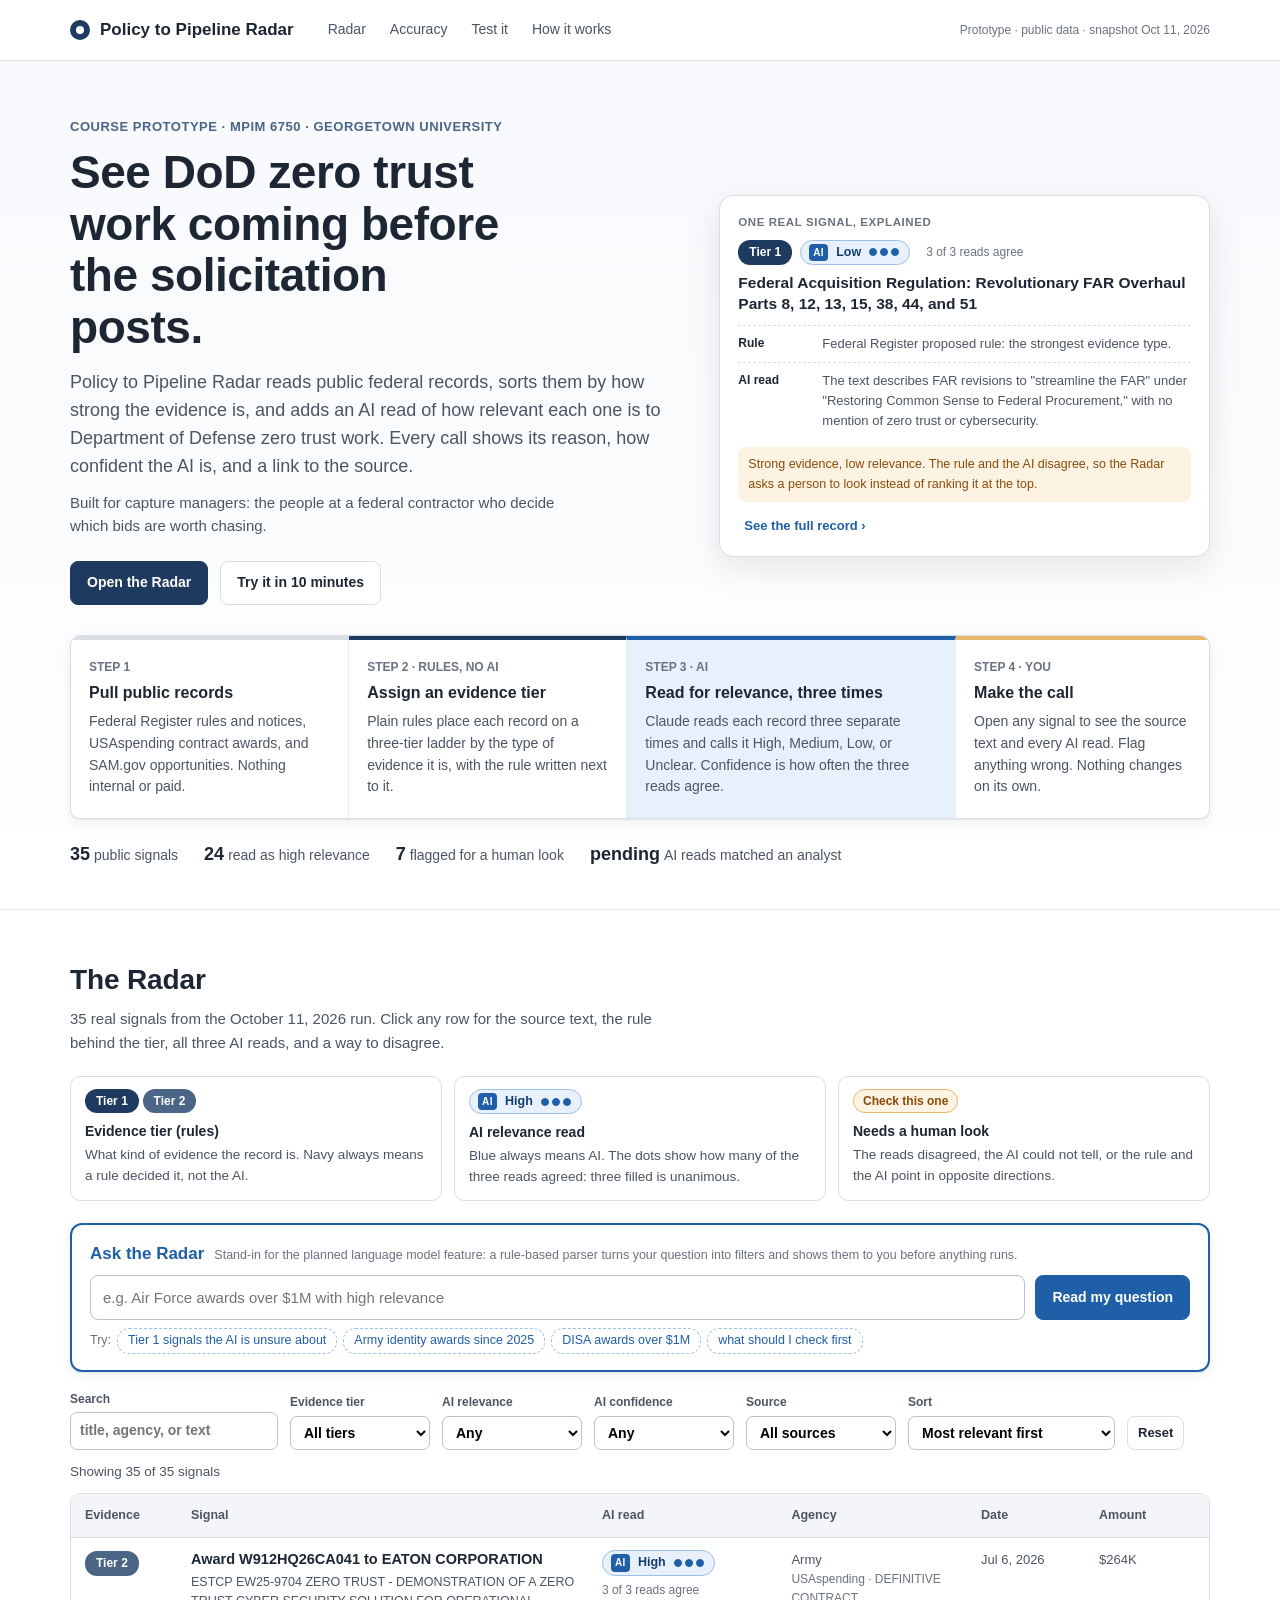
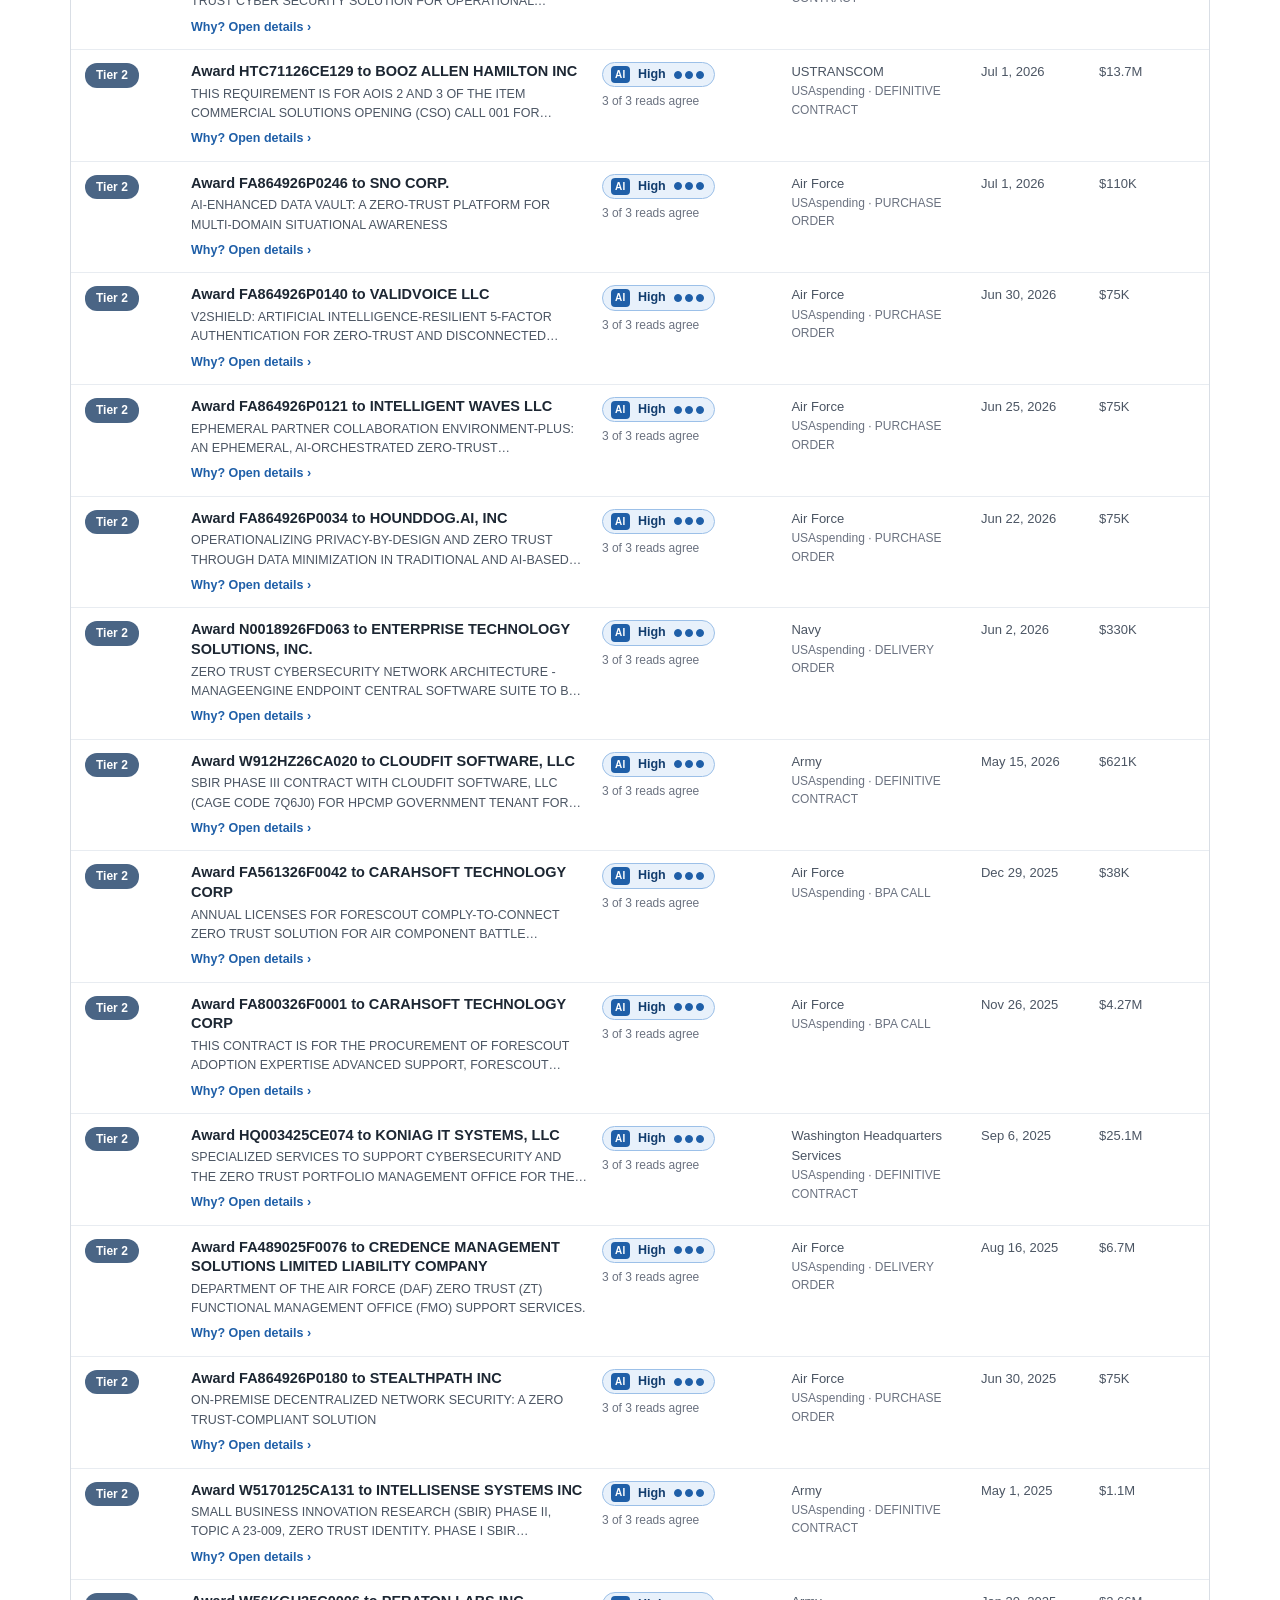
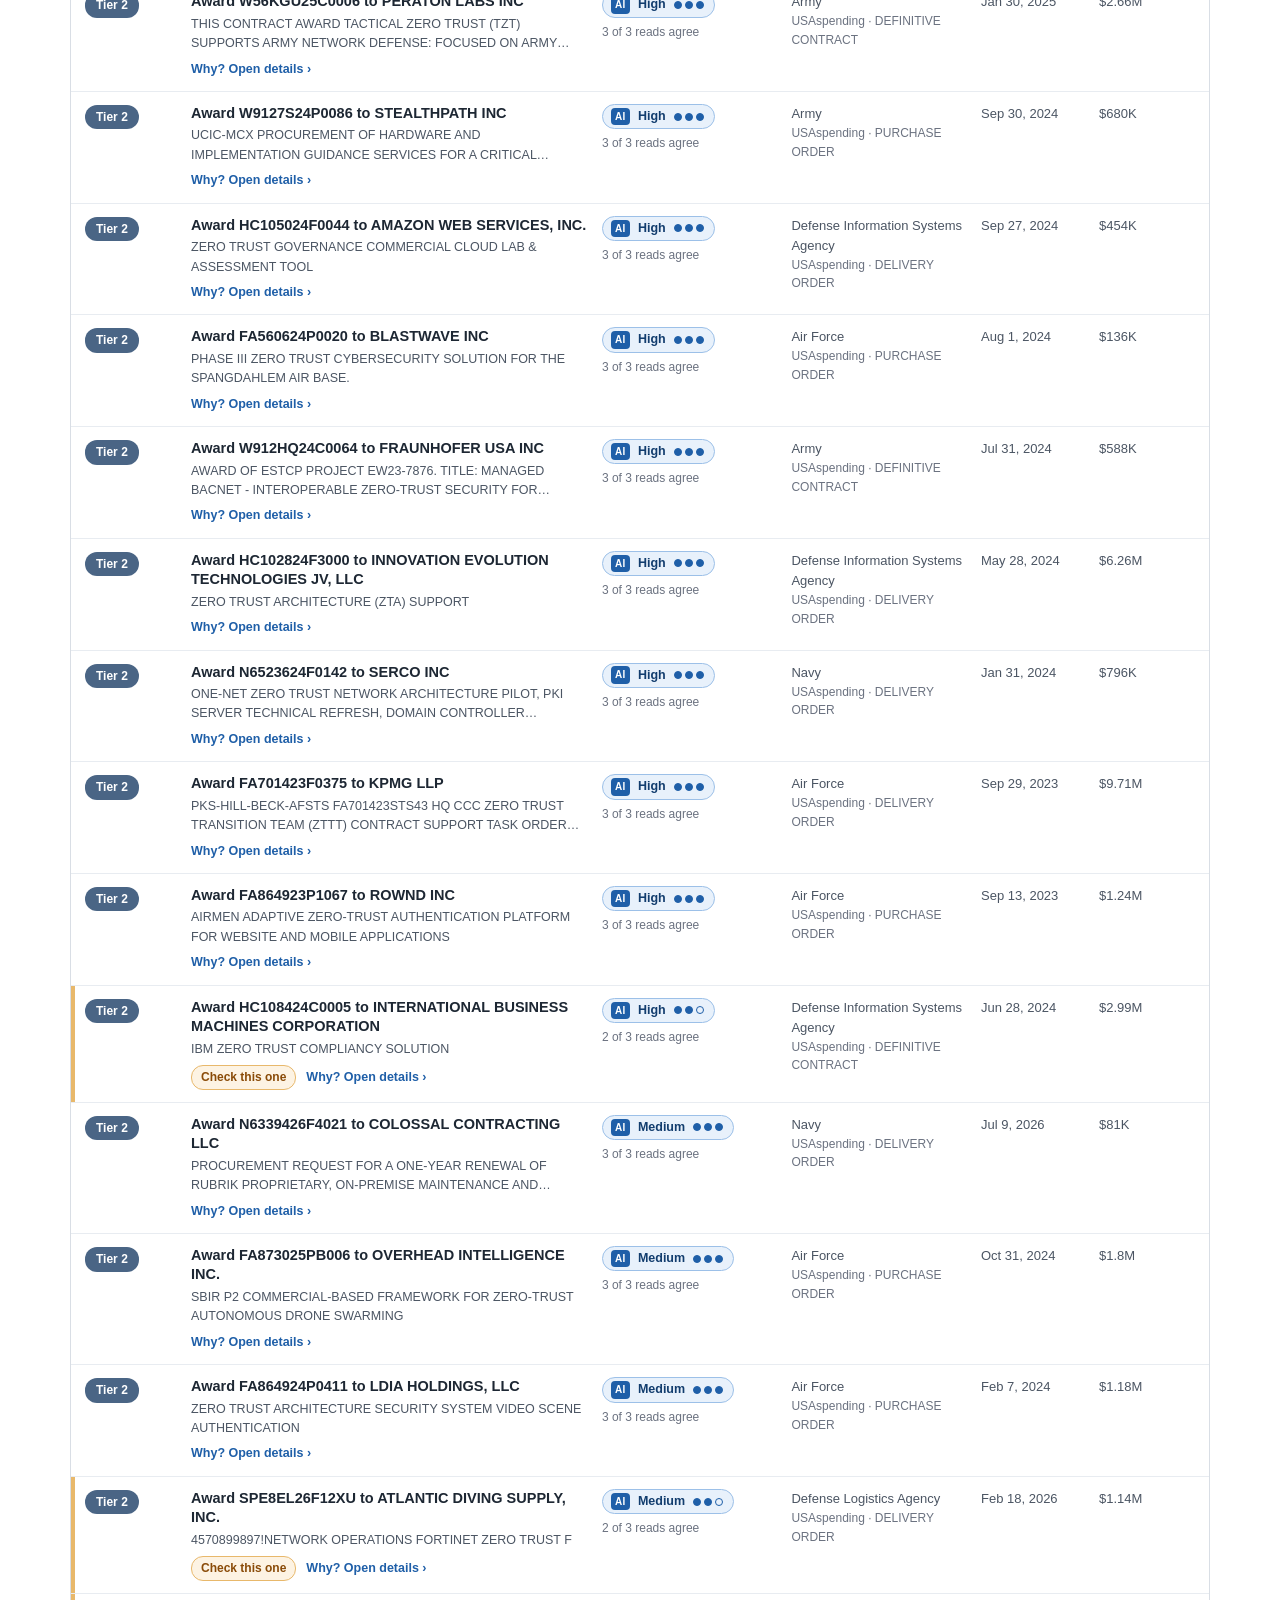
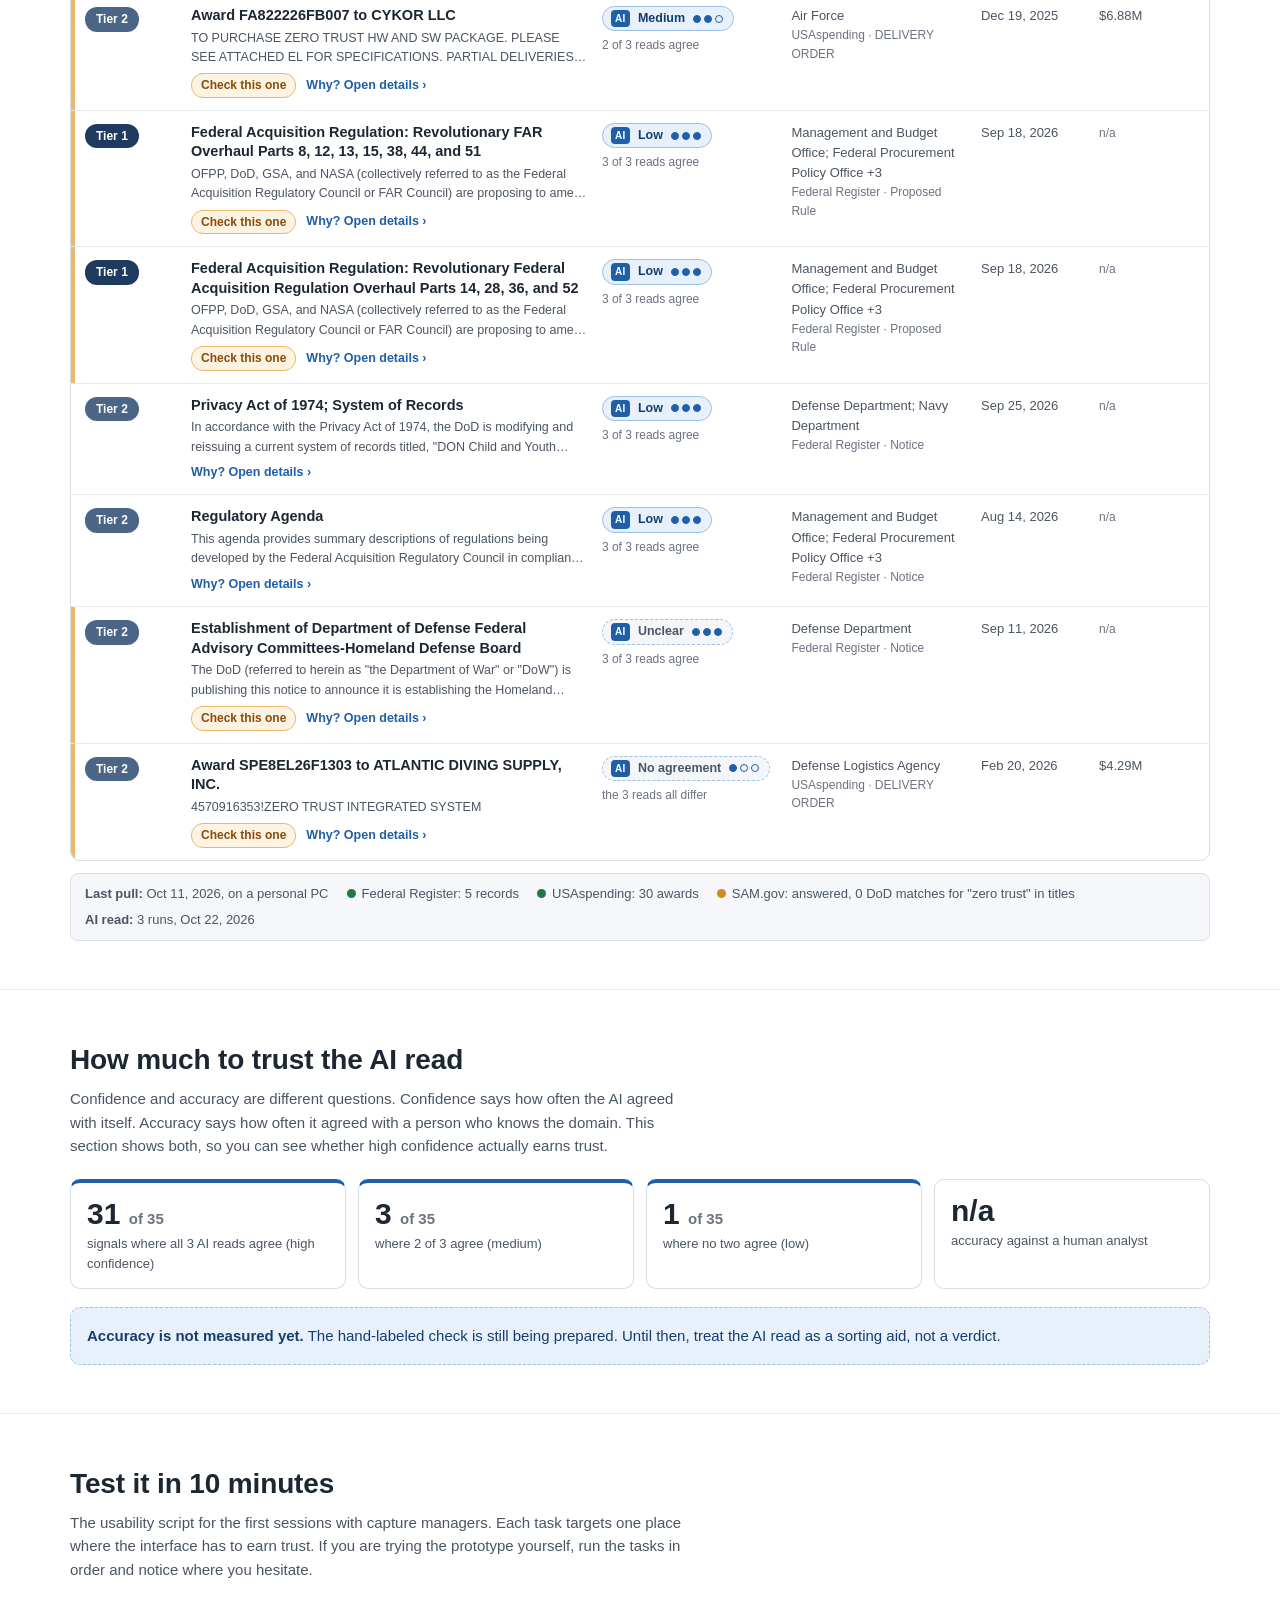
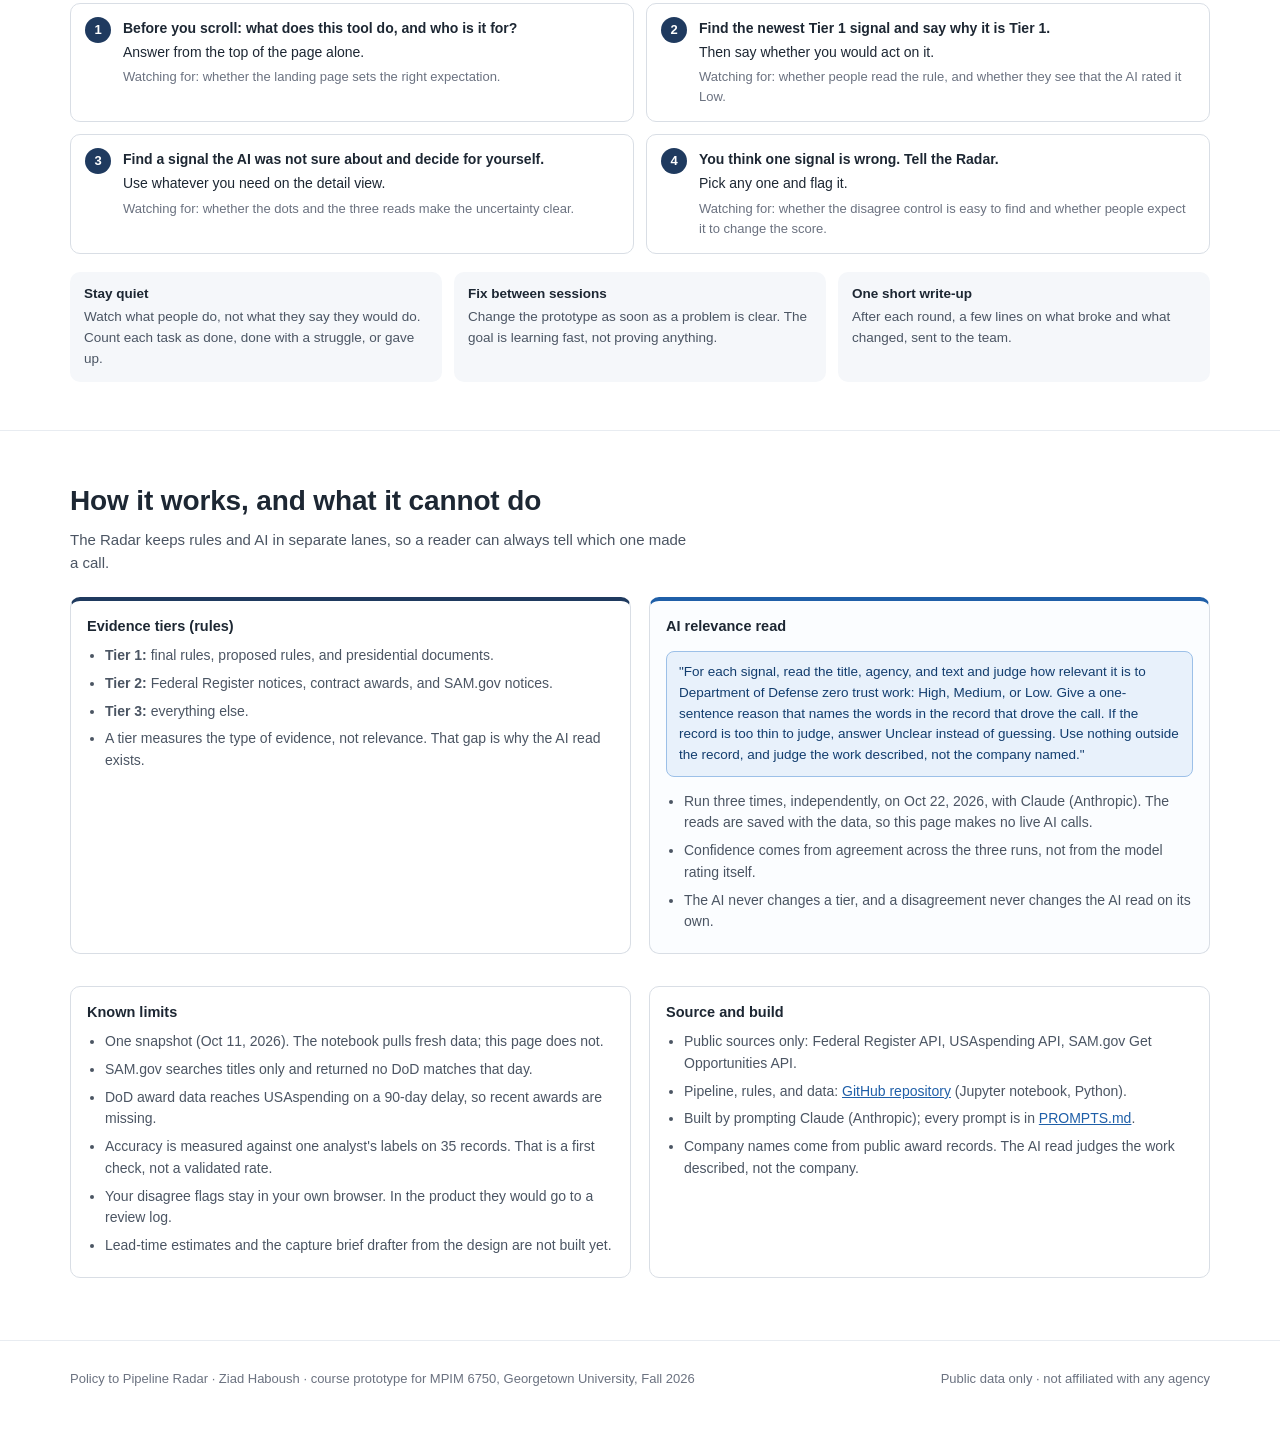
==== docs/index.html @ bf287491 "Module 7 UI prototype: website and AI relevance read Static GitHub Pages site in docs/: landing page" ====
<!doctype html>
<html lang="en">
<head>
<meta charset="utf-8">
<meta name="viewport" content="width=device-width, initial-scale=1">
<title>Policy to Pipeline Radar</title>
<meta name="description" content="A working prototype that turns public federal records into ranked, explained zero trust signals for capture managers. Every call shows its evidence tier, an AI relevance read with its confidence, and the source.">
<link rel="stylesheet" href="assets/style.css">
<link rel="icon" href="data:image/svg+xml,%3Csvg xmlns='http://www.w3.org/2000/svg' viewBox='0 0 32 32'%3E%3Ccircle cx='16' cy='16' r='11' fill='none' stroke='%231f3a5f' stroke-width='8'/%3E%3C/svg%3E">
</head>
<body>
<a class="skip" href="#radar">Skip to the Radar</a>

<header class="topbar">
  <div class="wrap">
    <a class="logo" href="#top" aria-label="Policy to Pipeline Radar, back to top"><i aria-hidden="true"></i><span>Policy to Pipeline Radar</span></a>
    <nav class="nav" aria-label="Sections">
      <a href="#radar">Radar</a>
      <a href="#accuracy">Accuracy</a>
      <a href="#test">Test it</a>
      <a href="#about">How it works</a>
    </nav>
    <div class="proto">Prototype · public data · snapshot Oct 11, 2026</div>
  </div>
</header>

<main id="top">
<!-- ===================== LANDING ===================== -->
<section class="hero" aria-labelledby="hero-h">
  <div class="wrap">
    <p class="eyebrow">Course prototype · MPIM 6750 · Georgetown University</p>
    <div class="hero-grid"><div>
    <h1 id="hero-h">See DoD zero trust work coming before the solicitation posts.</h1>
    <p class="lede">Policy to Pipeline Radar reads public federal records, sorts them by how strong the evidence is, and adds an AI read of how relevant each one is to Department of Defense zero trust work. Every call shows its reason, how confident the AI is, and a link to the source.</p>
    <p class="who">Built for capture managers: the people at a federal contractor who decide which bids are worth chasing.</p>
    <div class="cta">
      <a class="btn primary" href="#radar">Open the Radar</a>
      <a class="btn" href="#test">Try it in 10 minutes</a>
    </div>
    </div>
    <aside class="preview" id="preview" aria-label="Example: one signal, explained"></aside>
    </div>

    <div class="steps" role="list" aria-label="How the Radar works">
      <div class="step src" role="listitem"><div class="num">STEP 1</div><h3>Pull public records</h3><p>Federal Register rules and notices, USAspending contract awards, and SAM.gov opportunities. Nothing internal or paid.</p></div>
      <div class="step rule" role="listitem"><div class="num">STEP 2 · RULES, NO AI</div><h3>Assign an evidence tier</h3><p>Plain rules place each record on a three-tier ladder by the type of evidence it is, with the rule written next to it.</p></div>
      <div class="step aistep" role="listitem"><div class="num">STEP 3 · AI</div><h3>Read for relevance, three times</h3><p>Claude reads each record three separate times and calls it High, Medium, Low, or Unclear. Confidence is how often the three reads agree.</p></div>
      <div class="step you" role="listitem"><div class="num">STEP 4 · YOU</div><h3>Make the call</h3><p>Open any signal to see the source text and every AI read. Flag anything wrong. Nothing changes on its own.</p></div>
    </div>
    <div class="stats" id="stats" aria-live="polite"></div>
  </div>
</section>

<!-- ===================== THE RADAR ===================== -->
<section class="block" id="radar" aria-labelledby="radar-h">
  <div class="wrap">
    <h2 id="radar-h">The Radar</h2>
    <p class="sub">35 real signals from the October 11, 2026 run. Click any row for the source text, the rule behind the tier, all three AI reads, and a way to disagree.</p>

    <div class="legend" aria-label="How to read a row">
      <div><span class="badge t1">Tier 1</span> <span class="badge t2">Tier 2</span><strong>Evidence tier (rules)</strong>What kind of evidence the record is. Navy always means a rule decided it, not the AI.</div>
      <div><span class="airead"><span class="tag">AI</span>High <span class="dots" aria-hidden="true"><span class="on"></span><span class="on"></span><span class="on"></span></span></span><strong>AI relevance read</strong>Blue always means AI. The dots show how many of the three reads agreed: three filled is unanimous.</div>
      <div><span class="flag">Check this one</span><strong>Needs a human look</strong>The reads disagreed, the AI could not tell, or the rule and the AI point in opposite directions.</div>
    </div>

    <div class="ask" id="ask">
      <div class="ask-head">
        <h3>Ask the Radar</h3>
        <span class="note">Stand-in for the planned language model feature: a rule-based parser turns your question into filters and shows them to you before anything runs.</span>
      </div>
      <form id="ask-form" autocomplete="off">
        <label class="sr-only" for="ask-input">Ask a question about the signals</label>
        <input id="ask-input" type="text" placeholder="e.g. Air Force awards over $1M with high relevance">
        <button class="btn ai" type="submit">Read my question</button>
      </form>
      <div class="examples">Try:
        <button type="button" data-q="Tier 1 signals the AI is unsure about">Tier 1 signals the AI is unsure about</button>
        <button type="button" data-q="Army zero trust identity awards since 2025">Army identity awards since 2025</button>
        <button type="button" data-q="DISA awards over $1M">DISA awards over $1M</button>
        <button type="button" data-q="what should I check first">what should I check first</button>
      </div>
      <div class="interp" id="interp" aria-live="polite">
        <div class="label">Here is how I read your question. Remove anything I got wrong, then run it.</div>
        <div class="chips" id="interp-chips"></div>
        <button class="btn ai small" id="ask-run" type="button">Run these filters</button>
        <button class="btn link small" id="ask-cancel" type="button">Cancel</button>
        <div class="did" id="ask-did"></div>
      </div>
    </div>

    <div class="filters" role="search" aria-label="Filter signals">
      <label>Search<input id="f-q" type="search" placeholder="title, agency, or text"></label>
      <label>Evidence tier<select id="f-tier"><option value="">All tiers</option><option value="1">Tier 1</option><option value="2">Tier 2</option><option value="3">Tier 3</option></select></label>
      <label>AI relevance<select id="f-ai"><option value="">Any</option><option>High</option><option>Medium</option><option>Low</option><option>Unclear</option><option value="Split">No agreement</option></select></label>
      <label>AI confidence<select id="f-conf"><option value="">Any</option><option value="High">3 of 3 agree</option><option value="Medium">2 of 3 agree</option><option value="Low">No two agree</option></select></label>
      <label>Source<select id="f-src"><option value="">All sources</option><option value="federal_register">Federal Register</option><option value="usaspending">USAspending</option><option value="sam">SAM.gov</option></select></label>
      <label>Sort<select id="f-sort">
        <option value="relevance">Most relevant first</option>
        <option value="review">Needs a human look first</option>
        <option value="tier">Strongest evidence first</option>
        <option value="date">Newest first</option>
        <option value="amount">Largest award first</option>
      </select></label>
      <button class="btn small" id="f-reset" type="button">Reset</button>
    </div>
    <div class="countline"><span id="count" aria-live="polite"></span><span class="active-chips" id="active-chips"></span></div>

    <div class="feed" role="table" aria-label="Signals">
      <div class="feed-head" role="row">
        <span role="columnheader">Evidence</span><span role="columnheader">Signal</span><span role="columnheader">AI read</span><span role="columnheader">Agency</span><span role="columnheader">Date</span><span role="columnheader">Amount</span>
      </div>
      <div id="feed" role="rowgroup"></div>
    </div>

    <div class="status" id="status">
      <span><b>Last pull:</b> Oct 11, 2026, on a personal PC</span>
      <span><span class="dot ok"></span>Federal Register: 5 records</span>
      <span><span class="dot ok"></span>USAspending: 30 awards</span>
      <span><span class="dot warn"></span>SAM.gov: answered, 0 DoD matches for "zero trust" in titles</span>
      <span><b>AI read:</b> 3 runs, Oct 22, 2026</span>
    </div>
  </div>
</section>

<!-- ===================== ACCURACY ===================== -->
<section class="block" id="accuracy" aria-labelledby="acc-h">
  <div class="wrap">
    <h2 id="acc-h">How much to trust the AI read</h2>
    <p class="sub">Confidence and accuracy are different questions. Confidence says how often the AI agreed with itself. Accuracy says how often it agreed with a person who knows the domain. This section shows both, so you can see whether high confidence actually earns trust.</p>
    <div id="acc-body"></div>
  </div>
</section>

<!-- ===================== TEST IT ===================== -->
<section class="block" id="test" aria-labelledby="test-h">
  <div class="wrap">
    <h2 id="test-h">Test it in 10 minutes</h2>
    <p class="sub">The usability script for the first sessions with capture managers. Each task targets one place where the interface has to earn trust. If you are trying the prototype yourself, run the tasks in order and notice where you hesitate.</p>
    <ol class="tasks">
      <li><b>Before you scroll: what does this tool do, and who is it for?</b>Answer from the top of the page alone.<div class="look">Watching for: whether the landing page sets the right expectation.</div></li>
      <li><b>Find the newest Tier 1 signal and say why it is Tier 1.</b>Then say whether you would act on it.<div class="look">Watching for: whether people read the rule, and whether they see that the AI rated it Low.</div></li>
      <li><b>Find a signal the AI was not sure about and decide for yourself.</b>Use whatever you need on the detail view.<div class="look">Watching for: whether the dots and the three reads make the uncertainty clear.</div></li>
      <li><b>You think one signal is wrong. Tell the Radar.</b>Pick any one and flag it.<div class="look">Watching for: whether the disagree control is easy to find and whether people expect it to change the score.</div></li>
    </ol>
    <div class="protocol">
      <div><b>Stay quiet</b>Watch what people do, not what they say they would do. Count each task as done, done with a struggle, or gave up.</div>
      <div><b>Fix between sessions</b>Change the prototype as soon as a problem is clear. The goal is learning fast, not proving anything.</div>
      <div><b>One short write-up</b>After each round, a few lines on what broke and what changed, sent to the team.</div>
    </div>
  </div>
</section>

<!-- ===================== ABOUT ===================== -->
<section class="block" id="about" aria-labelledby="about-h">
  <div class="wrap">
    <h2 id="about-h">How it works, and what it cannot do</h2>
    <p class="sub">The Radar keeps rules and AI in separate lanes, so a reader can always tell which one made a call.</p>
    <div class="about-grid">
      <div class="card rulecard">
        <h4>Evidence tiers (rules)</h4>
        <ul>
          <li><b>Tier 1:</b> final rules, proposed rules, and presidential documents.</li>
          <li><b>Tier 2:</b> Federal Register notices, contract awards, and SAM.gov notices.</li>
          <li><b>Tier 3:</b> everything else.</li>
          <li>A tier measures the type of evidence, not relevance. That gap is why the AI read exists.</li>
        </ul>
      </div>
      <div class="card aicard">
        <h4>AI relevance read</h4>
        <p class="prompt" id="prompt-text">"For each signal, read the title, agency, and text and judge how relevant it is to Department of Defense zero trust work: High, Medium, or Low. Give a one-sentence reason that names the words in the record that drove the call. If the record is too thin to judge, answer Unclear instead of guessing. Use nothing outside the record, and judge the work described, not the company named."</p>
        <ul>
          <li>Run three times, independently, on Oct 22, 2026, with Claude (Anthropic). The reads are saved with the data, so this page makes no live AI calls.</li>
          <li>Confidence comes from agreement across the three runs, not from the model rating itself.</li>
          <li>The AI never changes a tier, and a disagreement never changes the AI read on its own.</li>
        </ul>
      </div>
      <div class="card">
        <h4>Known limits</h4>
        <ul>
          <li>One snapshot (Oct 11, 2026). The notebook pulls fresh data; this page does not.</li>
          <li>SAM.gov searches titles only and returned no DoD matches that day.</li>
          <li>DoD award data reaches USAspending on a 90-day delay, so recent awards are missing.</li>
          <li>Accuracy is measured against one analyst's labels on 35 records. That is a first check, not a validated rate.</li>
          <li>Your disagree flags stay in your own browser. In the product they would go to a review log.</li>
          <li>Lead-time estimates and the capture brief drafter from the design are not built yet.</li>
        </ul>
      </div>
      <div class="card">
        <h4>Source and build</h4>
        <ul>
          <li>Public sources only: Federal Register API, USAspending API, SAM.gov Get Opportunities API.</li>
          <li>Pipeline, rules, and data: <a href="https://github.com/haboushziad-hash/policy-to-pipeline-radar">GitHub repository</a> (Jupyter notebook, Python).</li>
          <li>Built by prompting Claude (Anthropic); every prompt is in <a href="https://github.com/haboushziad-hash/policy-to-pipeline-radar/blob/main/PROMPTS.md">PROMPTS.md</a>.</li>
          <li>Company names come from public award records. The AI read judges the work described, not the company.</li>
        </ul>
      </div>
    </div>
  </div>
</section>
</main>

<footer>
  <div class="wrap">
    <span>Policy to Pipeline Radar · Ziad Haboush · course prototype for MPIM 6750, Georgetown University, Fall 2026</span>
    <span>Public data only · not affiliated with any agency</span>
  </div>
</footer>

<button class="btn small totop" id="totop" type="button" aria-label="Back to top">↑ Back to top</button>
<div class="toast" id="toast" role="status" aria-live="polite"></div>

<dialog id="detail" aria-labelledby="dlg-title">
  <div class="dlg-head">
    <h3 id="dlg-title"></h3>
    <button class="btn small" id="dlg-close" type="button" aria-label="Close detail">Close</button>
  </div>
  <div class="dlg-body" id="dlg-body"></div>
</dialog>

<script src="assets/data.js"></script>
<script src="assets/app.js"></script>
</body>
</html>
---- docs/assets/style.css ----
/* Policy to Pipeline Radar: course prototype site.
   Palette carried over from the Module 4 wireframes: navy is reserved for the
   rule-based evidence tiers, one blue accent marks anything the AI produced. */
:root {
  --ink: #1d2733;
  --muted: #4b5563;
  --faint: #6b7280;
  --line: #d9dee5;
  --line-soft: #e8ecf1;
  --bg: #ffffff;
  --panel: #f5f7fa;
  --navy: #1f3a5f;
  --navy-2: #4a6585;
  --tier3: #b7c6d8;
  --ai: #1f5fa8;
  --ai-soft: #e8f1fb;
  --ai-line: #9cc0e8;
  --amber: #8a4b08;
  --amber-soft: #fdf3e3;
  --amber-line: #e8b86b;
  --good: #1f7a46;
  --good-soft: #e6f4ec;
  --bad: #a61b1b;
  --bad-soft: #fbeaea;
  --radius: 10px;
  --shadow: 0 1px 2px rgba(16, 24, 40, .06), 0 4px 14px rgba(16, 24, 40, .06);
  --font: "Segoe UI", -apple-system, BlinkMacSystemFont, Roboto, "Helvetica Neue", Arial, sans-serif;
}

* { box-sizing: border-box; }
[hidden] { display: none !important; }
html { scroll-behavior: smooth; scroll-padding-top: 76px; }
body { margin: 0; font-family: var(--font); color: var(--ink); background: var(--bg); font-size: 15px; line-height: 1.55; }
a { color: var(--ai); }
a:hover { text-decoration-thickness: 2px; }
:focus-visible { outline: 3px solid #f2b705; outline-offset: 2px; border-radius: 4px; }
.wrap { max-width: 1180px; margin: 0 auto; padding: 0 20px; }
.sr-only { position: absolute; width: 1px; height: 1px; overflow: hidden; clip: rect(0 0 0 0); white-space: nowrap; }
.skip { position: absolute; left: -999px; top: 8px; background: #fff; padding: 8px 12px; z-index: 50; }
.skip:focus { left: 8px; }

/* ---------- top bar ---------- */
.topbar { position: sticky; top: 0; z-index: 20; background: rgba(255,255,255,.96); border-bottom: 1px solid var(--line); backdrop-filter: saturate(1.4) blur(6px); }
.topbar .wrap { display: flex; align-items: center; gap: 24px; height: 60px; }
.logo { display: flex; align-items: center; gap: 10px; font-weight: 700; font-size: 17px; color: var(--ink); text-decoration: none; white-space: nowrap; }
.logo i { width: 20px; height: 20px; border-radius: 50%; border: 6px solid var(--navy); display: inline-block; }
.nav { display: flex; gap: 4px; overflow-x: auto; scrollbar-width: none; }
.nav a { color: var(--muted); text-decoration: none; padding: 6px 10px; border-radius: 6px; font-size: 14px; white-space: nowrap; }
.nav a:hover, .nav a.on { color: var(--ink); background: #eef1f5; }
.proto { margin-left: auto; font-size: 12px; color: var(--faint); white-space: nowrap; }

/* ---------- hero ---------- */
.hero { padding: 56px 0 40px; border-bottom: 1px solid var(--line-soft); background: linear-gradient(180deg, #f7f9fc 0%, #fff 100%); }
.eyebrow { font-size: 13px; font-weight: 600; letter-spacing: .04em; text-transform: uppercase; color: var(--navy-2); margin: 0 0 10px; }
.hero-grid { display: grid; grid-template-columns: minmax(0, 1.25fr) minmax(0, 1fr); gap: 36px; align-items: center; margin-bottom: 30px; }
.hero-grid .cta { margin-bottom: 0; }
.preview { border: 1px solid var(--line); border-radius: 14px; background: #fff; box-shadow: 0 10px 34px rgba(16,24,40,.10); padding: 18px 18px 16px; }
.preview .pv-k { font-size: 11.5px; font-weight: 700; letter-spacing: .05em; text-transform: uppercase; color: var(--faint); margin-bottom: 8px; }
.preview .pv-title { font-weight: 700; font-size: 15.5px; line-height: 1.35; margin: 8px 0 10px; }
.preview .pv-row { display: flex; gap: 8px; flex-wrap: wrap; align-items: center; }
.preview .pv-line { display: grid; grid-template-columns: 74px 1fr; gap: 10px; font-size: 13px; color: var(--muted); padding: 8px 0; border-top: 1px dashed var(--line); }
.preview .pv-line b { color: var(--ink); font-size: 12px; }
.preview .pv-foot { font-size: 12.5px; color: var(--amber); background: var(--amber-soft); border-radius: 8px; padding: 8px 10px; margin-top: 8px; }
.hero h1 { font-size: clamp(30px, 4.4vw, 46px); line-height: 1.12; margin: 0 0 16px; max-width: 18ch; letter-spacing: -.01em; }
.hero .lede { font-size: 18px; color: var(--muted); max-width: 62ch; margin: 0 0 10px; }
.hero .who { font-size: 15px; color: var(--muted); max-width: 62ch; margin: 0 0 24px; }
.cta { display: flex; flex-wrap: wrap; gap: 12px; margin-bottom: 36px; }
.btn { display: inline-flex; align-items: center; gap: 8px; border: 1px solid var(--line); background: #fff; color: var(--ink); padding: 10px 16px; border-radius: 8px; font: inherit; font-weight: 600; font-size: 14px; cursor: pointer; text-decoration: none; }
.btn:hover { border-color: #b9c3cf; }
.btn.primary { background: var(--navy); border-color: var(--navy); color: #fff; }
.btn.primary:hover { background: #172d4a; }
.btn.ai { background: var(--ai); border-color: var(--ai); color: #fff; }
.btn.ai:hover { background: #184d8a; }
.btn.small { padding: 6px 10px; font-size: 13px; font-weight: 600; }
.btn.link { border: 0; background: none; color: var(--ai); padding: 4px 6px; }

.steps { display: grid; grid-template-columns: 1.1fr 1.1fr 1.3fr 1fr; gap: 0; border: 1px solid var(--line); border-radius: var(--radius); background: #fff; box-shadow: var(--shadow); overflow: hidden; }
.step { padding: 18px 18px 20px; border-right: 1px solid var(--line-soft); position: relative; }
.step:last-child { border-right: 0; }
.step .num { font-size: 12px; font-weight: 700; color: var(--faint); }
.step h3 { margin: 4px 0 6px; font-size: 16px; }
.step p { margin: 0; font-size: 14px; color: var(--muted); }
.step.rule { border-top: 4px solid var(--navy); }
.step.aistep { border-top: 4px solid var(--ai); background: var(--ai-soft); }
.step.you { border-top: 4px solid var(--amber-line); }
.step.src { border-top: 4px solid var(--line); }

.stats { display: flex; flex-wrap: wrap; gap: 10px 26px; margin-top: 22px; font-size: 14px; color: var(--muted); }
.stats b { color: var(--ink); font-size: 18px; margin-right: 4px; }

/* ---------- sections ---------- */
section.block { padding: 48px 0; border-bottom: 1px solid var(--line-soft); }
section.block h2 { font-size: 28px; margin: 0 0 6px; letter-spacing: -.005em; }
section.block .sub { color: var(--muted); margin: 0 0 22px; max-width: 75ch; }

/* legend */
.legend { display: grid; grid-template-columns: repeat(3, 1fr); gap: 12px; margin: 0 0 22px; }
.legend > div { border: 1px solid var(--line); border-radius: var(--radius); padding: 12px 14px; background: #fff; font-size: 13.5px; color: var(--muted); }
.legend > div strong { display: block; color: var(--ink); margin: 8px 0 2px; font-size: 14px; }

/* badges and chips */
.badge { display: inline-block; padding: 3px 11px; border-radius: 12px; font-weight: 600; font-size: 12px; white-space: nowrap; }
.t1 { background: var(--navy); color: #fff; }
.t2 { background: var(--navy-2); color: #fff; }
.t3 { background: var(--tier3); color: var(--ink); }
.airead { display: inline-flex; align-items: center; gap: 8px; border: 1.5px solid var(--ai-line); background: var(--ai-soft); color: #123d6e; border-radius: 14px; padding: 2px 10px 2px 8px; font-size: 12.5px; font-weight: 600; white-space: nowrap; }
.airead .tag { font-size: 10px; font-weight: 700; letter-spacing: .05em; color: #fff; background: var(--ai); border-radius: 4px; padding: 1px 4px; }
.airead.split, .airead.unclear { border-style: dashed; background: #f4f6f9; color: var(--muted); }
.dots { display: inline-flex; gap: 3px; vertical-align: middle; }
.dots span { width: 8px; height: 8px; border-radius: 50%; border: 1.5px solid var(--ai); background: transparent; }
.dots span.on { background: var(--ai); }
.conf-text { font-size: 12px; color: var(--faint); }
.airead + .conf-text { margin-left: 8px; }
.row .airead + .conf-text { margin-left: 0; }
.flag { display: inline-flex; align-items: center; gap: 6px; border: 1px solid var(--amber-line); background: var(--amber-soft); color: var(--amber); font-size: 12px; font-weight: 600; padding: 2px 9px; border-radius: 12px; white-space: nowrap; }
.chip { display: inline-flex; align-items: center; gap: 6px; border: 1px solid #cfd6df; border-radius: 14px; padding: 3px 10px; font-size: 12.5px; background: #f7f8fa; }
.chip.ai { border-color: var(--ai-line); background: var(--ai-soft); color: #123d6e; }
.chip button { border: 0; background: none; cursor: pointer; font-size: 14px; line-height: 1; padding: 0 0 0 2px; color: inherit; }

/* ---------- ask the radar ---------- */
.ask { border: 2px solid var(--ai); border-radius: 12px; padding: 16px 18px; background: #fff; margin-bottom: 18px; box-shadow: var(--shadow); }
.ask-head { display: flex; align-items: baseline; gap: 10px; flex-wrap: wrap; margin-bottom: 8px; }
.ask-head h3 { margin: 0; font-size: 17px; color: var(--ai); }
.ask-head .note { font-size: 12.5px; color: var(--faint); }
.ask form { display: flex; gap: 10px; }
.ask input[type=text] { flex: 1; font: inherit; font-size: 15px; padding: 10px 12px; border: 1px solid #b9c3cf; border-radius: 8px; min-width: 0; }
.ask .examples { margin-top: 8px; display: flex; flex-wrap: wrap; gap: 6px; align-items: center; font-size: 12.5px; color: var(--faint); }
.ask .examples button { font: inherit; font-size: 12.5px; border: 1px dashed var(--ai-line); background: #fff; color: var(--ai); border-radius: 12px; padding: 2px 10px; cursor: pointer; }
.interp { margin-top: 14px; border-top: 1px solid var(--line-soft); padding-top: 12px; display: none; }
.interp.show { display: block; }
.interp .label { font-size: 13px; font-weight: 600; margin-bottom: 6px; }
.interp .chips { display: flex; flex-wrap: wrap; gap: 6px; margin-bottom: 10px; }
.interp .did { font-size: 12.5px; color: var(--muted); background: var(--panel); border-radius: 6px; padding: 8px 10px; margin-top: 10px; }
.interp .miss { color: var(--amber); }

/* ---------- filters ---------- */
.filters { display: flex; flex-wrap: wrap; gap: 10px 12px; align-items: end; margin-bottom: 12px; }
.filters label { display: flex; flex-direction: column; font-size: 12px; font-weight: 600; color: var(--muted); gap: 4px; }
.filters select, .filters input { font: inherit; font-size: 14px; padding: 7px 9px; border: 1px solid #b9c3cf; border-radius: 7px; background: #fff; min-width: 140px; }
.filters input { min-width: 200px; }
.countline { display: flex; flex-wrap: wrap; justify-content: space-between; gap: 8px; font-size: 13.5px; color: var(--muted); margin: 6px 0 10px; }
.active-chips { display: flex; flex-wrap: wrap; gap: 6px; }

/* ---------- feed ---------- */
.feed { border: 1px solid var(--line); border-radius: var(--radius); overflow: hidden; background: #fff; }
.feed-head, .row { display: grid; grid-template-columns: 92px minmax(0, 2.6fr) 1.15fr 1.15fr 104px 96px; gap: 14px; align-items: start; padding: 12px 14px; }
.feed-head { background: #f3f5f8; font-size: 12.5px; font-weight: 600; color: var(--muted); border-bottom: 1px solid var(--line); }
.row { border-bottom: 1px solid var(--line-soft); cursor: pointer; }
.row:last-child { border-bottom: 0; }
.row:hover { background: #fafbfd; }
.row.needs { box-shadow: inset 4px 0 0 var(--amber-line); }
.row .title { font-weight: 600; font-size: 14.5px; line-height: 1.35; }
.row .desc { font-size: 12.5px; color: var(--muted); margin-top: 3px; display: -webkit-box; -webkit-line-clamp: 2; -webkit-box-orient: vertical; overflow: hidden; }
.row .meta { font-size: 13px; color: var(--muted); }
.row .src { font-size: 12px; color: var(--faint); }
.row .rowbtn { font: inherit; font-size: 12.5px; color: var(--ai); background: none; border: 0; padding: 0; cursor: pointer; font-weight: 600; text-align: left; }
.row .aicell { display: flex; flex-direction: column; gap: 5px; align-items: flex-start; }
.mlabel { display: none; font-size: 11px; font-weight: 600; color: var(--faint); text-transform: uppercase; letter-spacing: .03em; }
.empty { padding: 28px; text-align: center; color: var(--muted); }

.status { margin-top: 12px; padding: 10px 14px; border: 1px solid var(--line); border-radius: 8px; background: var(--panel); font-size: 13px; color: var(--muted); display: flex; flex-wrap: wrap; gap: 6px 18px; align-items: center; }
.dot { display: inline-block; width: 9px; height: 9px; border-radius: 50%; margin-right: 6px; }
.dot.ok { background: var(--good); } .dot.warn { background: #d08a1f; }

/* ---------- detail dialog ---------- */
dialog#detail { width: min(860px, 94vw); max-height: 90vh; border: 0; border-radius: 14px; padding: 0; box-shadow: 0 20px 60px rgba(16, 24, 40, .25); }
dialog::backdrop { background: rgba(15, 23, 42, .45); }
.dlg-head { position: sticky; top: 0; background: #fff; border-bottom: 1px solid var(--line); padding: 14px 20px; display: flex; gap: 12px; align-items: flex-start; z-index: 1; }
.dlg-head h3 { margin: 0; font-size: 18px; line-height: 1.3; flex: 1; }
.dlg-body { padding: 18px 20px 22px; }
.dlg-grid { display: grid; grid-template-columns: 1.4fr 1fr; gap: 18px; }
.card { border: 1px solid var(--line); border-radius: var(--radius); padding: 14px 16px; background: #fff; margin-bottom: 14px; }
.card h4 { margin: 0 0 8px; font-size: 14.5px; }
.card.rulecard { border-top: 4px solid var(--navy); }
.card.aicard { border-top: 4px solid var(--ai); background: #fbfdff; }
.card.you { border-top: 4px solid var(--amber-line); }
.quote { border-left: 3px solid var(--line); background: #f8f9fb; padding: 10px 12px; font-size: 13.5px; color: #2b3542; margin: 8px 0; overflow-wrap: anywhere; }
.kv { display: grid; grid-template-columns: 110px 1fr; gap: 4px 10px; font-size: 13.5px; }
.kv dt { color: var(--faint); }
.kv dd { margin: 0; overflow-wrap: anywhere; }
.runs { list-style: none; margin: 8px 0 0; padding: 0; }
.runs li { border-top: 1px dashed var(--line); padding: 8px 0; font-size: 13.5px; }
.runs li .rl { font-weight: 700; color: var(--ai); margin-right: 6px; }
.runs li.diff { background: #fff8ec; margin: 0 -8px; padding: 8px; border-radius: 6px; }
.callout { font-size: 13px; border-radius: 8px; padding: 9px 11px; margin-top: 10px; }
.callout.warn { background: var(--amber-soft); border: 1px solid var(--amber-line); color: #6b3a05; }
.callout.info { background: var(--panel); border: 1px solid var(--line); color: var(--muted); }
.callout.good { background: var(--good-soft); border: 1px solid #a7d7b9; color: #14532d; }
.callout.bad { background: var(--bad-soft); border: 1px solid #efb4b4; color: #7a1414; }
fieldset { border: 0; padding: 0; margin: 0; }
fieldset label { display: flex; gap: 8px; align-items: baseline; font-size: 13.5px; padding: 3px 0; cursor: pointer; }
textarea { width: 100%; font: inherit; font-size: 13.5px; border: 1px solid #b9c3cf; border-radius: 7px; padding: 7px 9px; margin-top: 6px; resize: vertical; }

/* ---------- accuracy ---------- */
.acc-top { display: grid; grid-template-columns: repeat(4, 1fr); gap: 12px; margin-bottom: 18px; }
.metric { border: 1px solid var(--line); border-radius: var(--radius); padding: 14px 16px; background: #fff; }
.metric .big { font-size: 30px; font-weight: 700; line-height: 1.1; }
.metric .big small { font-size: 15px; color: var(--faint); font-weight: 600; }
.metric .lbl { font-size: 13px; color: var(--muted); margin-top: 4px; }
.metric.ai { border-top: 4px solid var(--ai); }
.acc-grid { display: grid; grid-template-columns: 1fr 1fr; gap: 18px; }
table.plain { width: 100%; border-collapse: collapse; font-size: 13.5px; }
table.plain th, table.plain td { padding: 8px 10px; border-bottom: 1px solid var(--line-soft); text-align: left; }
table.plain th { background: #f3f5f8; font-weight: 600; color: var(--muted); }
table.plain td.num, table.plain th.num { text-align: right; font-variant-numeric: tabular-nums; }
table.cm td.hit { background: var(--good-soft); font-weight: 700; }
table.cm td.zero { color: #c0c6cf; }
.bar { height: 8px; background: var(--line-soft); border-radius: 4px; overflow: hidden; min-width: 80px; }
.bar span { display: block; height: 100%; background: var(--ai); }
.misslist { list-style: none; padding: 0; margin: 0; }
.misslist li { border-bottom: 1px solid var(--line-soft); padding: 8px 0; font-size: 13.5px; }
.misslist button { font: inherit; text-align: left; background: none; border: 0; padding: 0; color: var(--ai); cursor: pointer; font-weight: 600; }
.pending { border: 1px dashed var(--ai-line); background: var(--ai-soft); border-radius: var(--radius); padding: 16px; color: #123d6e; }

/* ---------- test ---------- */
.tasks { counter-reset: t; list-style: none; padding: 0; margin: 0; display: grid; grid-template-columns: repeat(2, 1fr); gap: 12px; }
.tasks li { border: 1px solid var(--line); border-radius: var(--radius); padding: 14px 16px 14px 52px; position: relative; background: #fff; font-size: 14px; }
.tasks li::before { counter-increment: t; content: counter(t); position: absolute; left: 14px; top: 13px; width: 26px; height: 26px; border-radius: 50%; background: var(--navy); color: #fff; font-weight: 700; display: grid; place-items: center; font-size: 13px; }
.tasks li b { display: block; margin-bottom: 2px; }
.tasks li .look { color: var(--faint); font-size: 13px; margin-top: 4px; }
.protocol { margin-top: 18px; display: grid; grid-template-columns: repeat(3, 1fr); gap: 12px; }
.protocol div { background: var(--panel); border-radius: var(--radius); padding: 12px 14px; font-size: 13.5px; color: var(--muted); }
.protocol b { color: var(--ink); display: block; margin-bottom: 2px; }

/* ---------- about ---------- */
.about-grid { display: grid; grid-template-columns: 1fr 1fr; gap: 18px; }
.about-grid ul { margin: 6px 0 0; padding-left: 18px; font-size: 14px; color: var(--muted); }
.about-grid li { margin-bottom: 6px; }
.prompt { font-size: 13.5px; background: var(--ai-soft); border: 1px solid var(--ai-line); border-radius: 8px; padding: 10px 12px; color: #123d6e; }

footer { padding: 28px 0 40px; font-size: 13px; color: var(--faint); }
footer .wrap { display: flex; flex-wrap: wrap; gap: 8px 24px; justify-content: space-between; }
.totop { position: fixed; right: 18px; bottom: 18px; z-index: 15; opacity: 0; pointer-events: none; transition: opacity .2s; box-shadow: var(--shadow); }
.totop.show { opacity: 1; pointer-events: auto; }
.toast { position: fixed; left: 50%; bottom: 22px; transform: translateX(-50%); background: var(--ink); color: #fff; padding: 10px 16px; border-radius: 8px; font-size: 14px; z-index: 40; opacity: 0; transition: opacity .2s; pointer-events: none; max-width: 92vw; }
.toast.show { opacity: 1; }

/* ---------- responsive ---------- */
@media (max-width: 980px) {
  .hero-grid { grid-template-columns: 1fr; }
  .steps { grid-template-columns: 1fr 1fr; }
  .step:nth-child(2) { border-right: 0; }
  .step:nth-child(-n+2) { border-bottom: 1px solid var(--line-soft); }
  .acc-top { grid-template-columns: 1fr 1fr; }
  .dlg-grid, .acc-grid, .about-grid { grid-template-columns: 1fr; }
  .proto { display: none; }
}
@media (max-width: 820px) {
  .feed-head { display: none; }
  .row { grid-template-columns: 1fr 1fr; gap: 8px 12px; }
  .row .c-title { grid-column: 1 / -1; order: -1; }
  .mlabel { display: block; }
  .legend, .tasks, .protocol { grid-template-columns: 1fr; }
}
@media (max-width: 560px) {
  .wrap { padding: 0 16px; }
  .steps { grid-template-columns: 1fr; }
  .step { border-right: 0; border-bottom: 1px solid var(--line-soft); }
  .ask form { flex-direction: column; }
  .filters label, .filters select, .filters input { width: 100%; min-width: 0; }
  .acc-top { grid-template-columns: 1fr; }
  .kv { grid-template-columns: 1fr; }
  .logo span { display: none; }
}
@media print { .topbar, .totop, .ask, .filters { display: none; } }
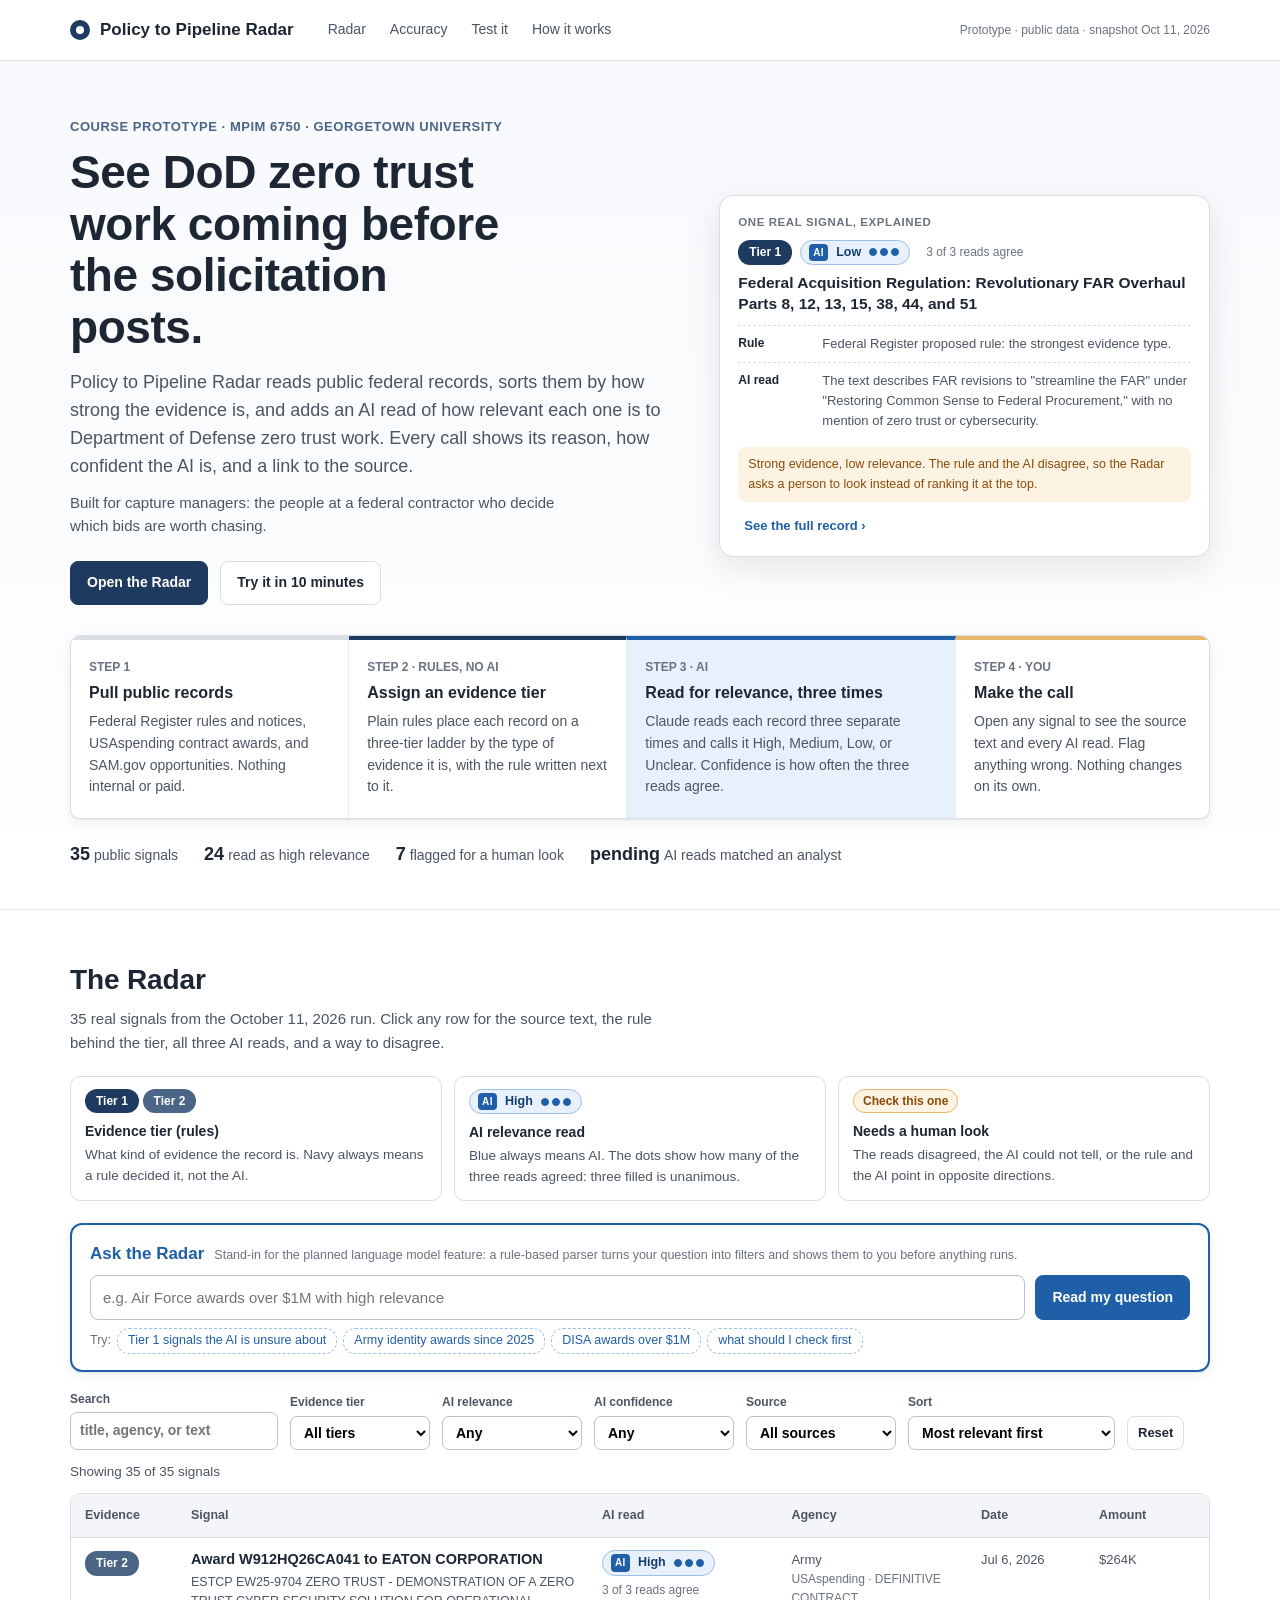
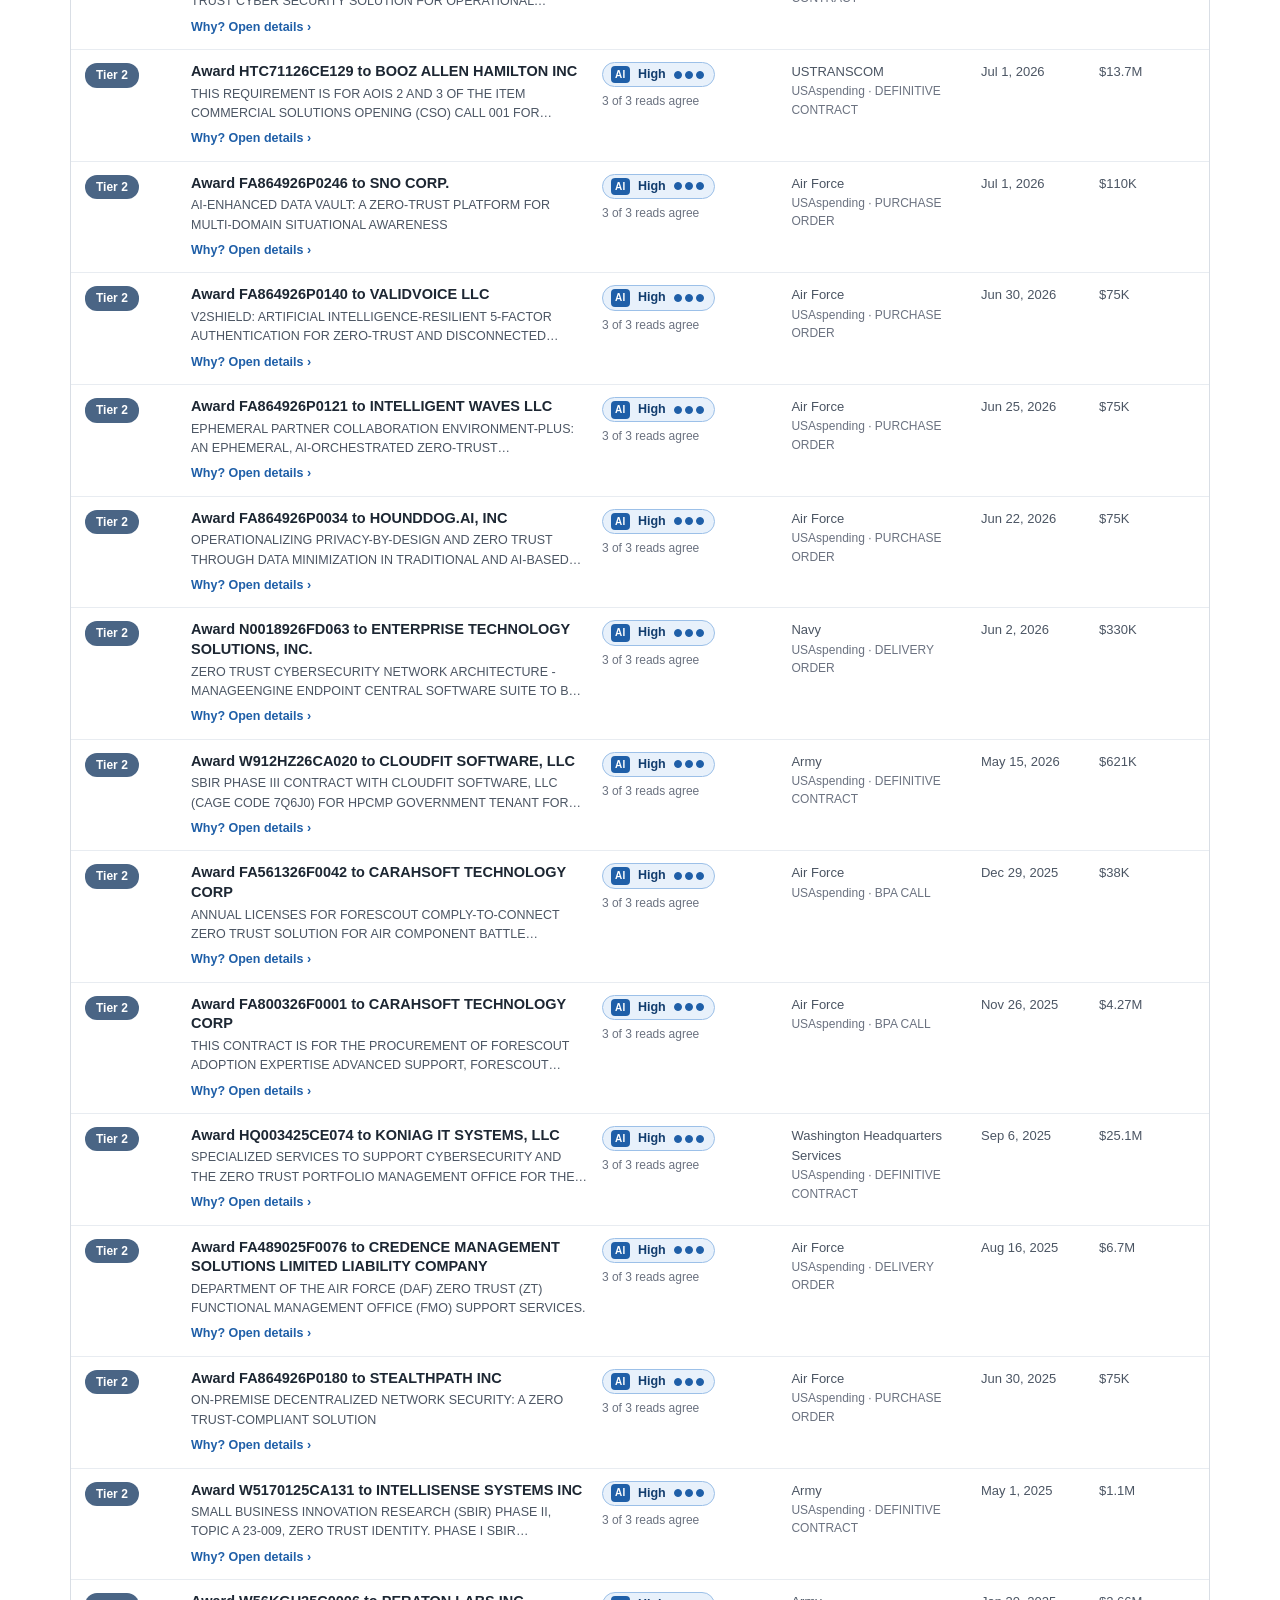
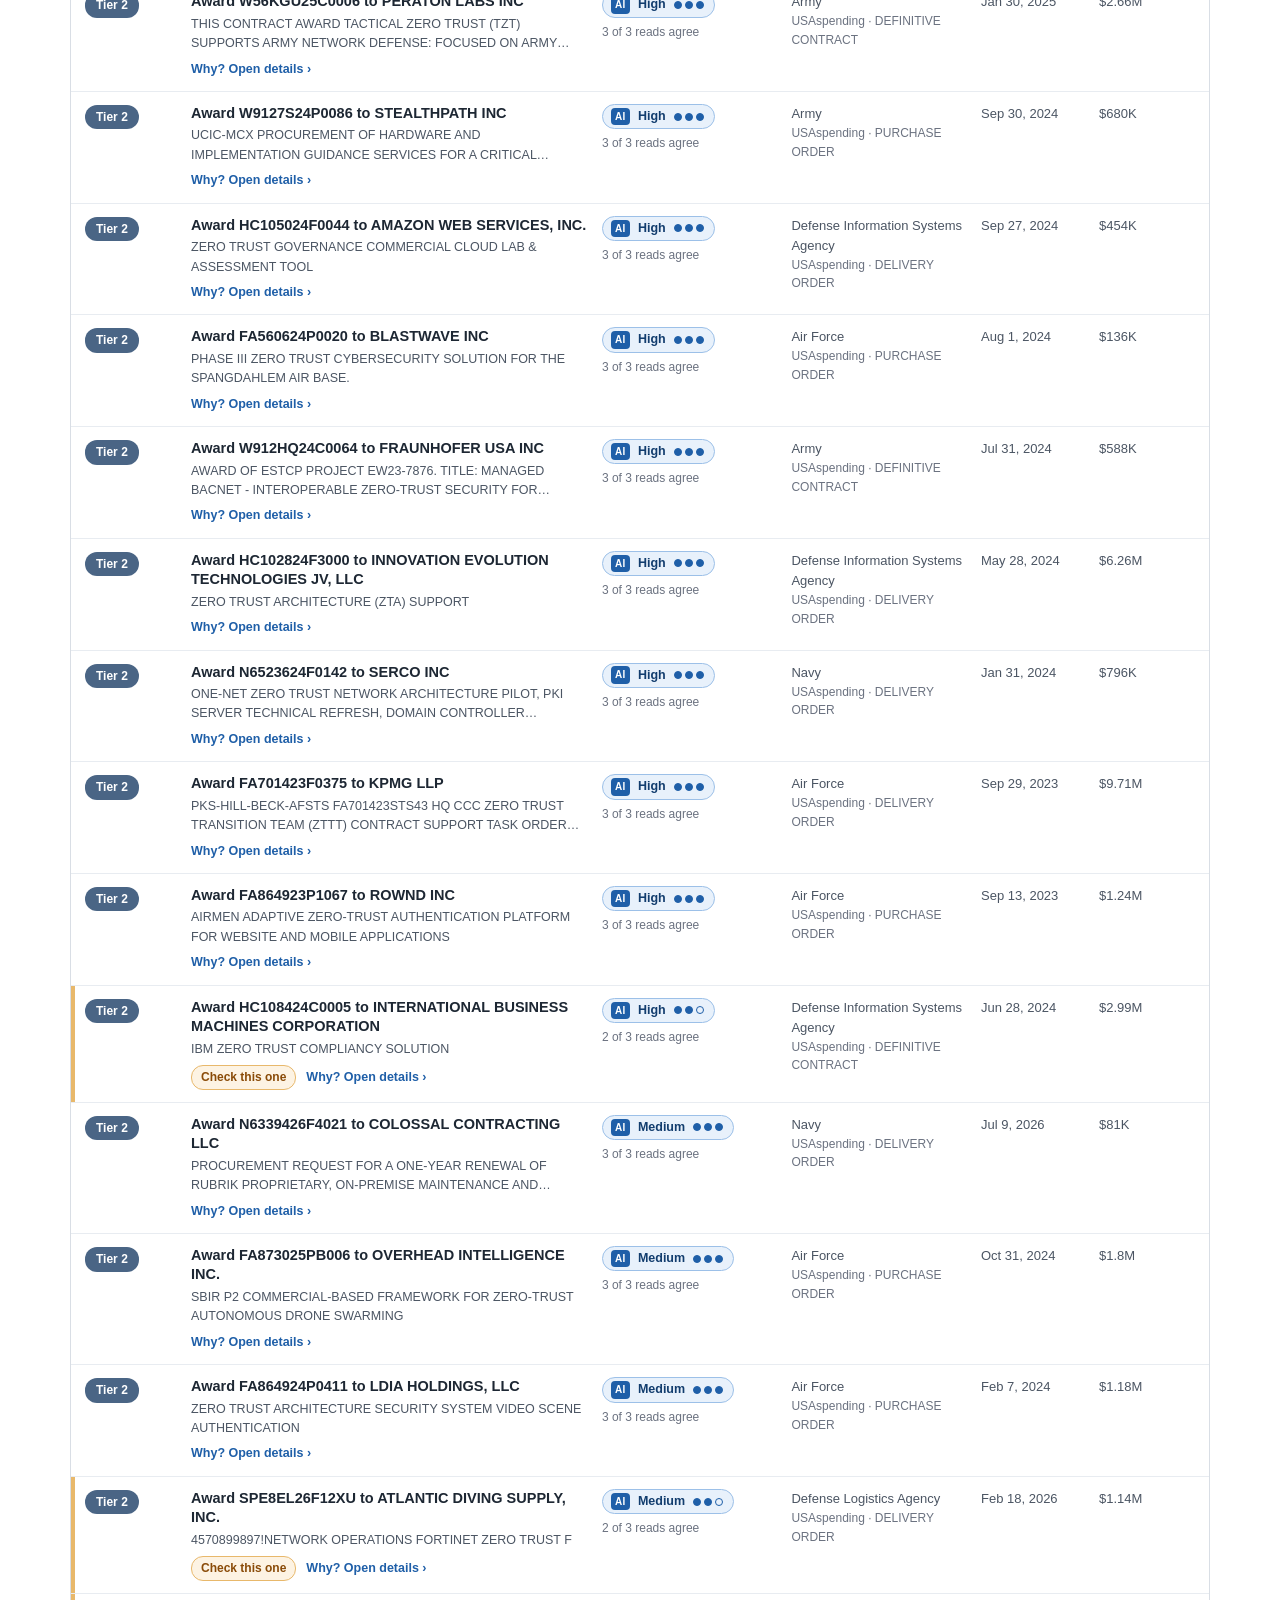
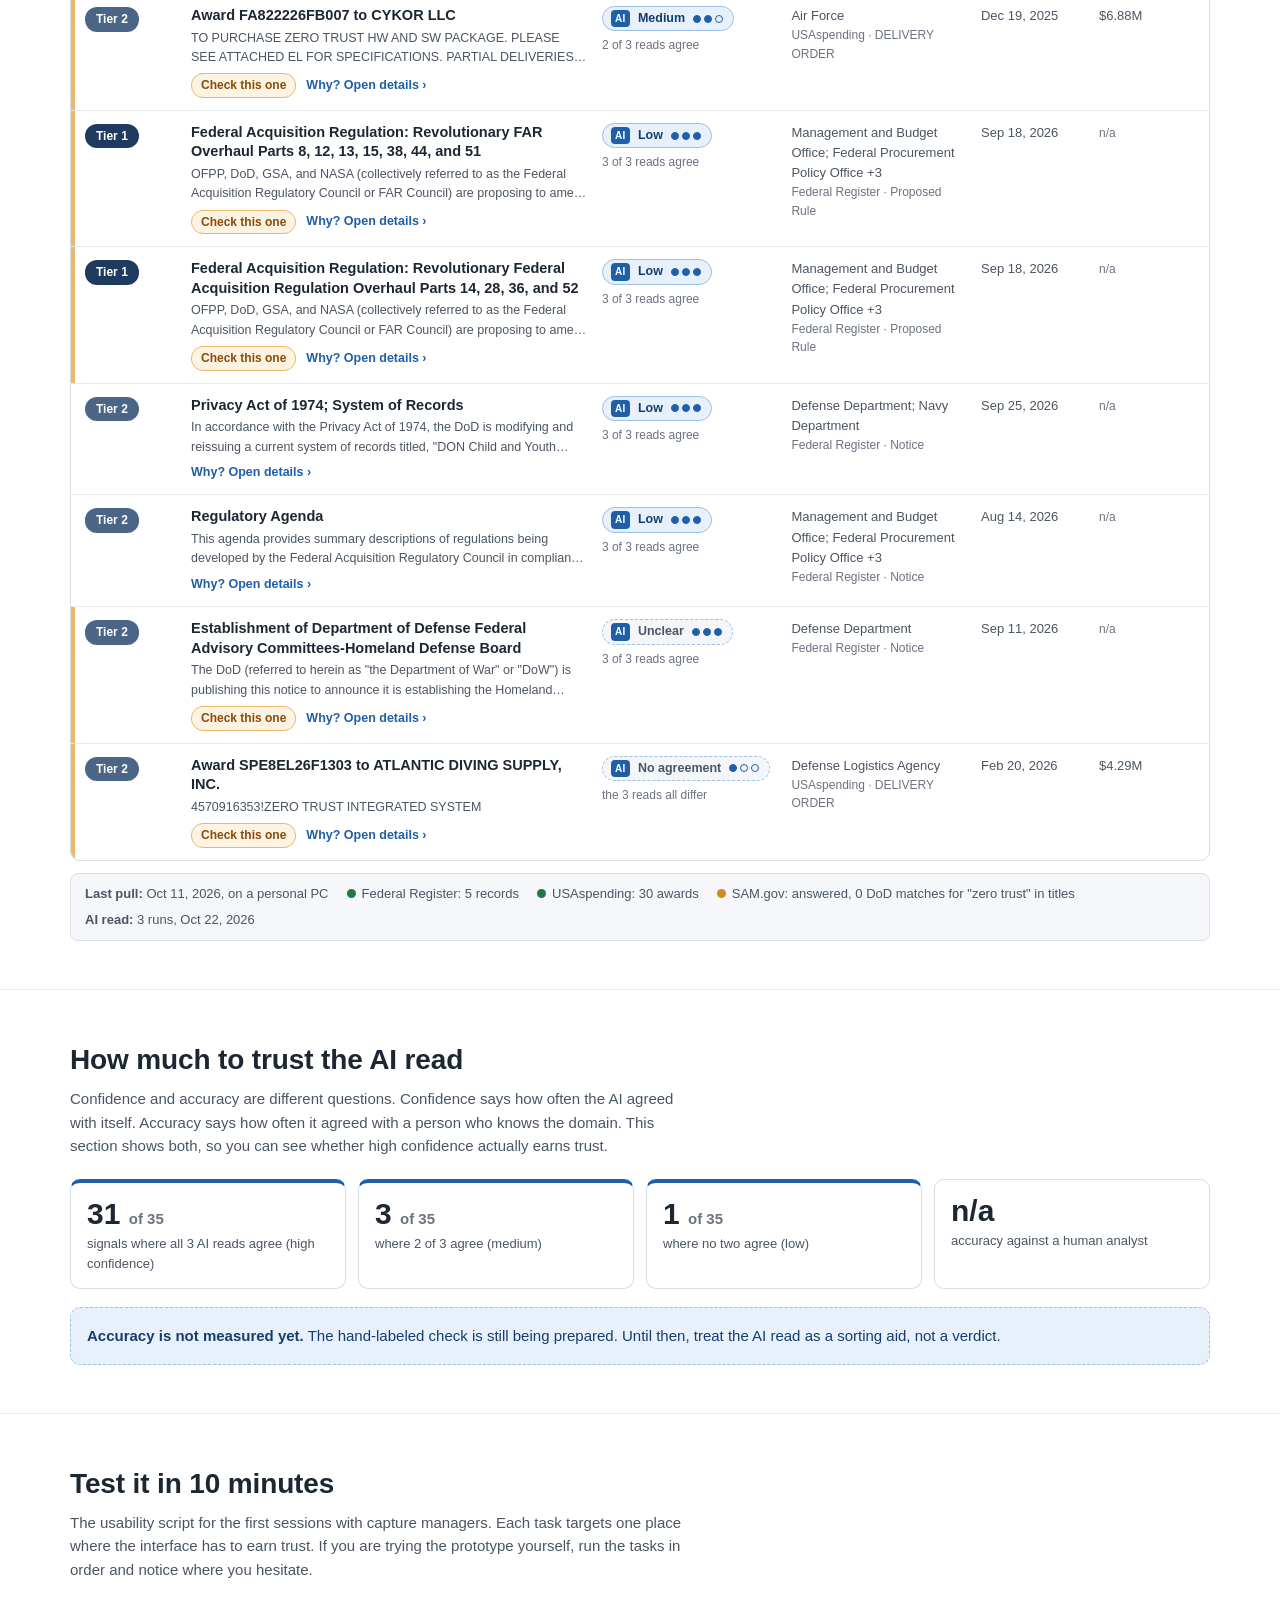
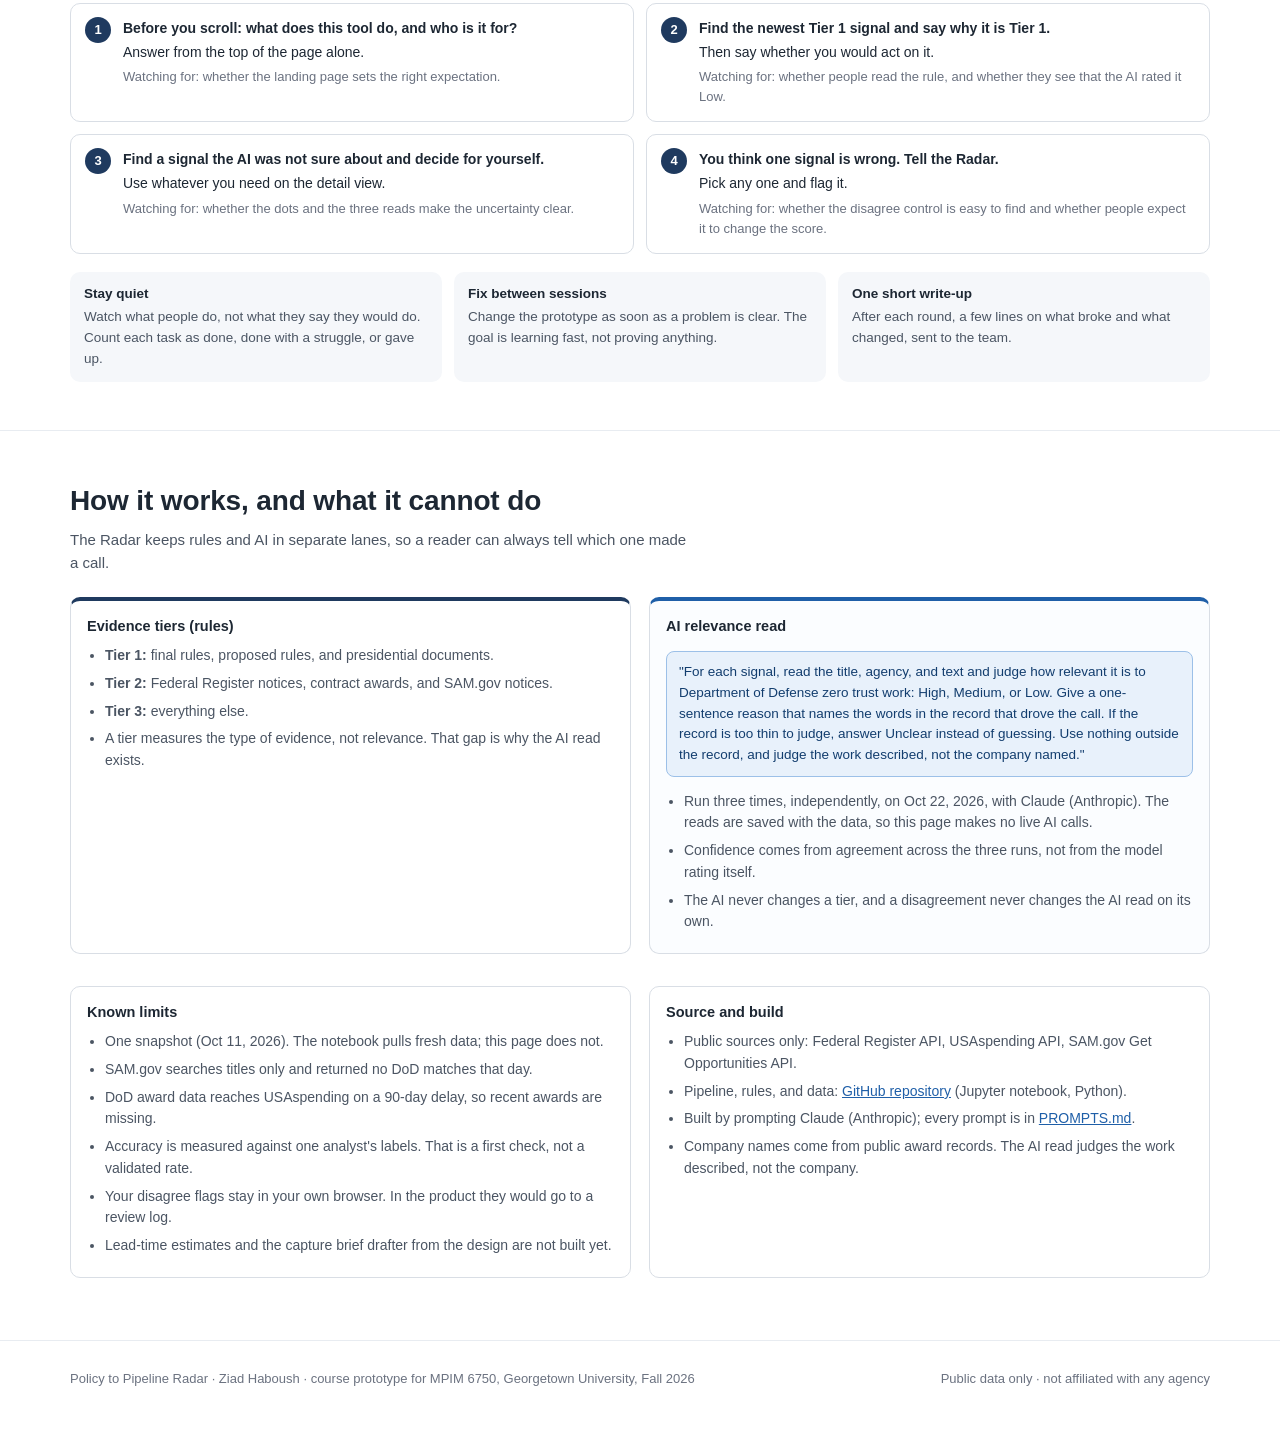
==== commit 46abd70e: "Accuracy section: handle a partial label set Co-Authored-By: Claude Opus 5.5 <noreply@anthropic.com>" ====
--- a/docs/index.html
+++ b/docs/index.html
@@ -180,7 +180,7 @@
           <li>One snapshot (Oct 11, 2026). The notebook pulls fresh data; this page does not.</li>
           <li>SAM.gov searches titles only and returned no DoD matches that day.</li>
           <li>DoD award data reaches USAspending on a 90-day delay, so recent awards are missing.</li>
-          <li>Accuracy is measured against one analyst's labels on 35 records. That is a first check, not a validated rate.</li>
+          <li>Accuracy is measured against one analyst's labels. That is a first check, not a validated rate.</li>
           <li>Your disagree flags stay in your own browser. In the product they would go to a review log.</li>
           <li>Lead-time estimates and the capture brief drafter from the design are not built yet.</li>
         </ul>
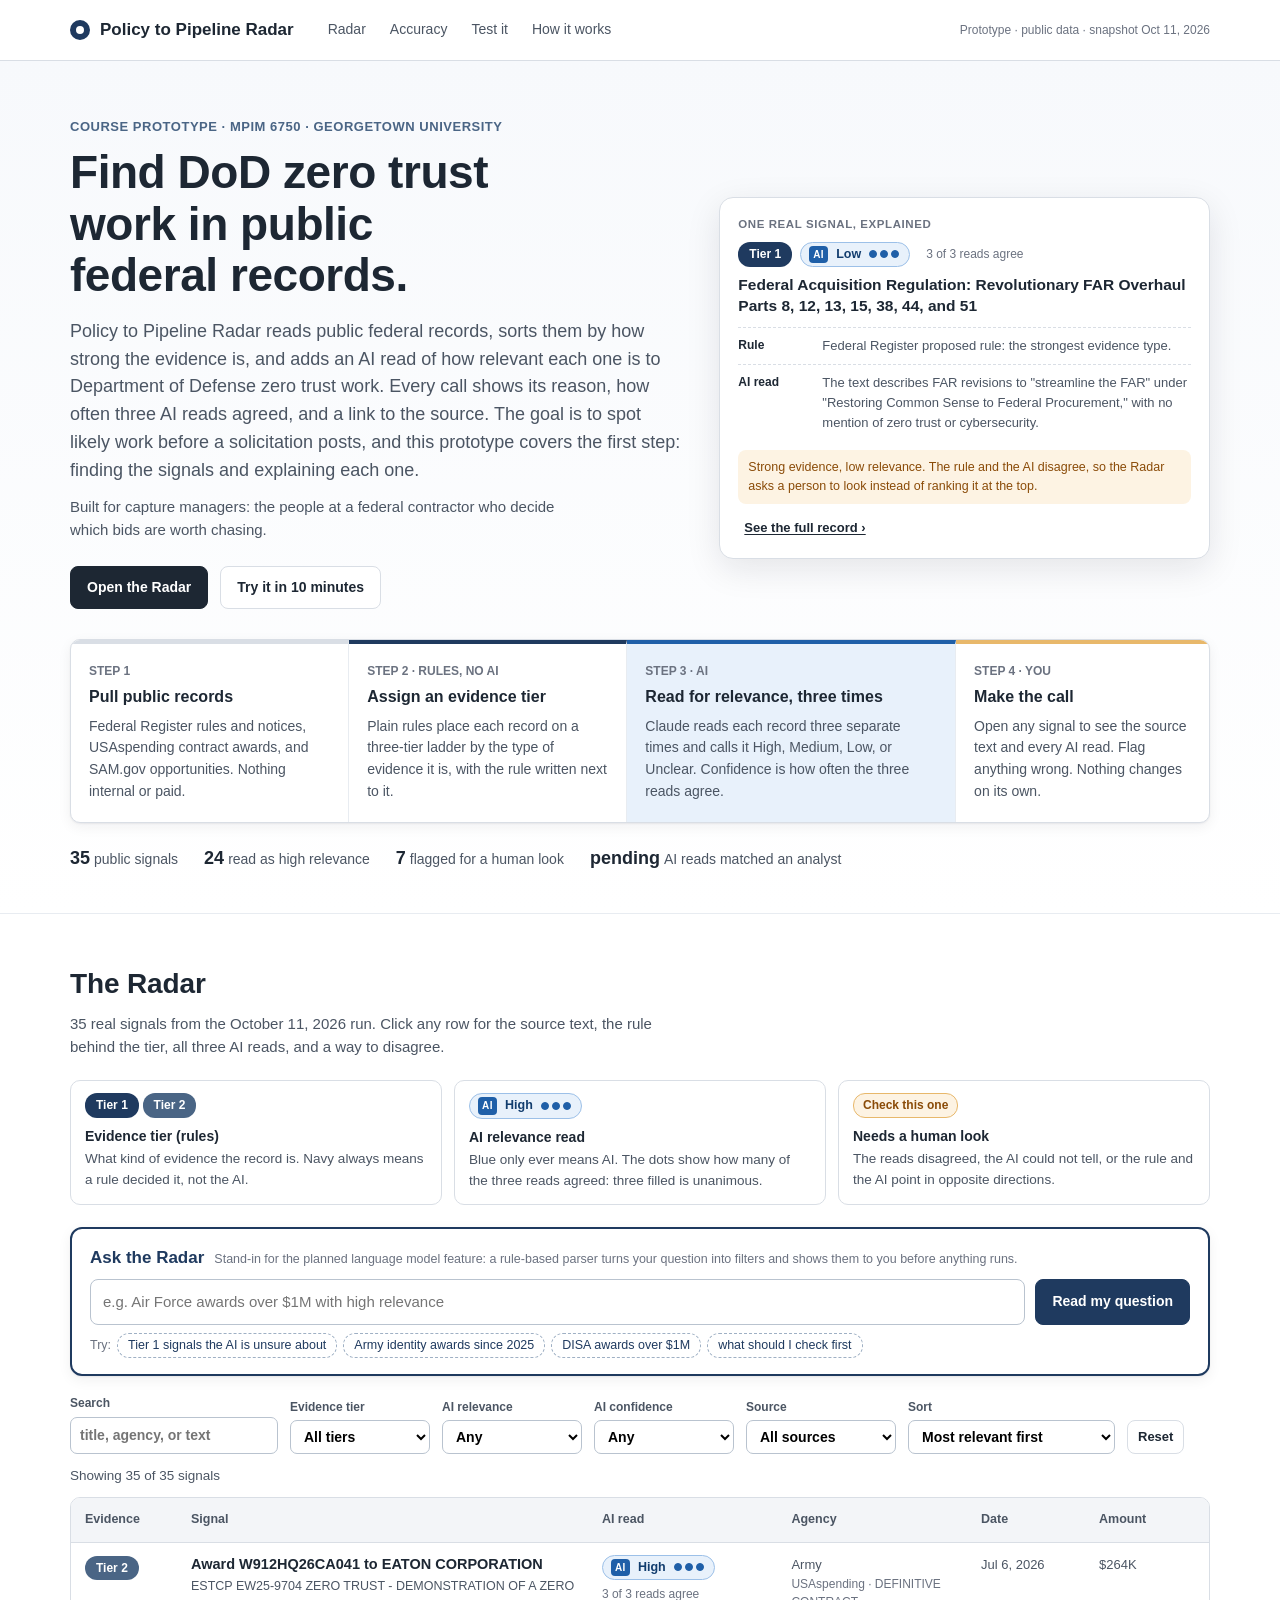
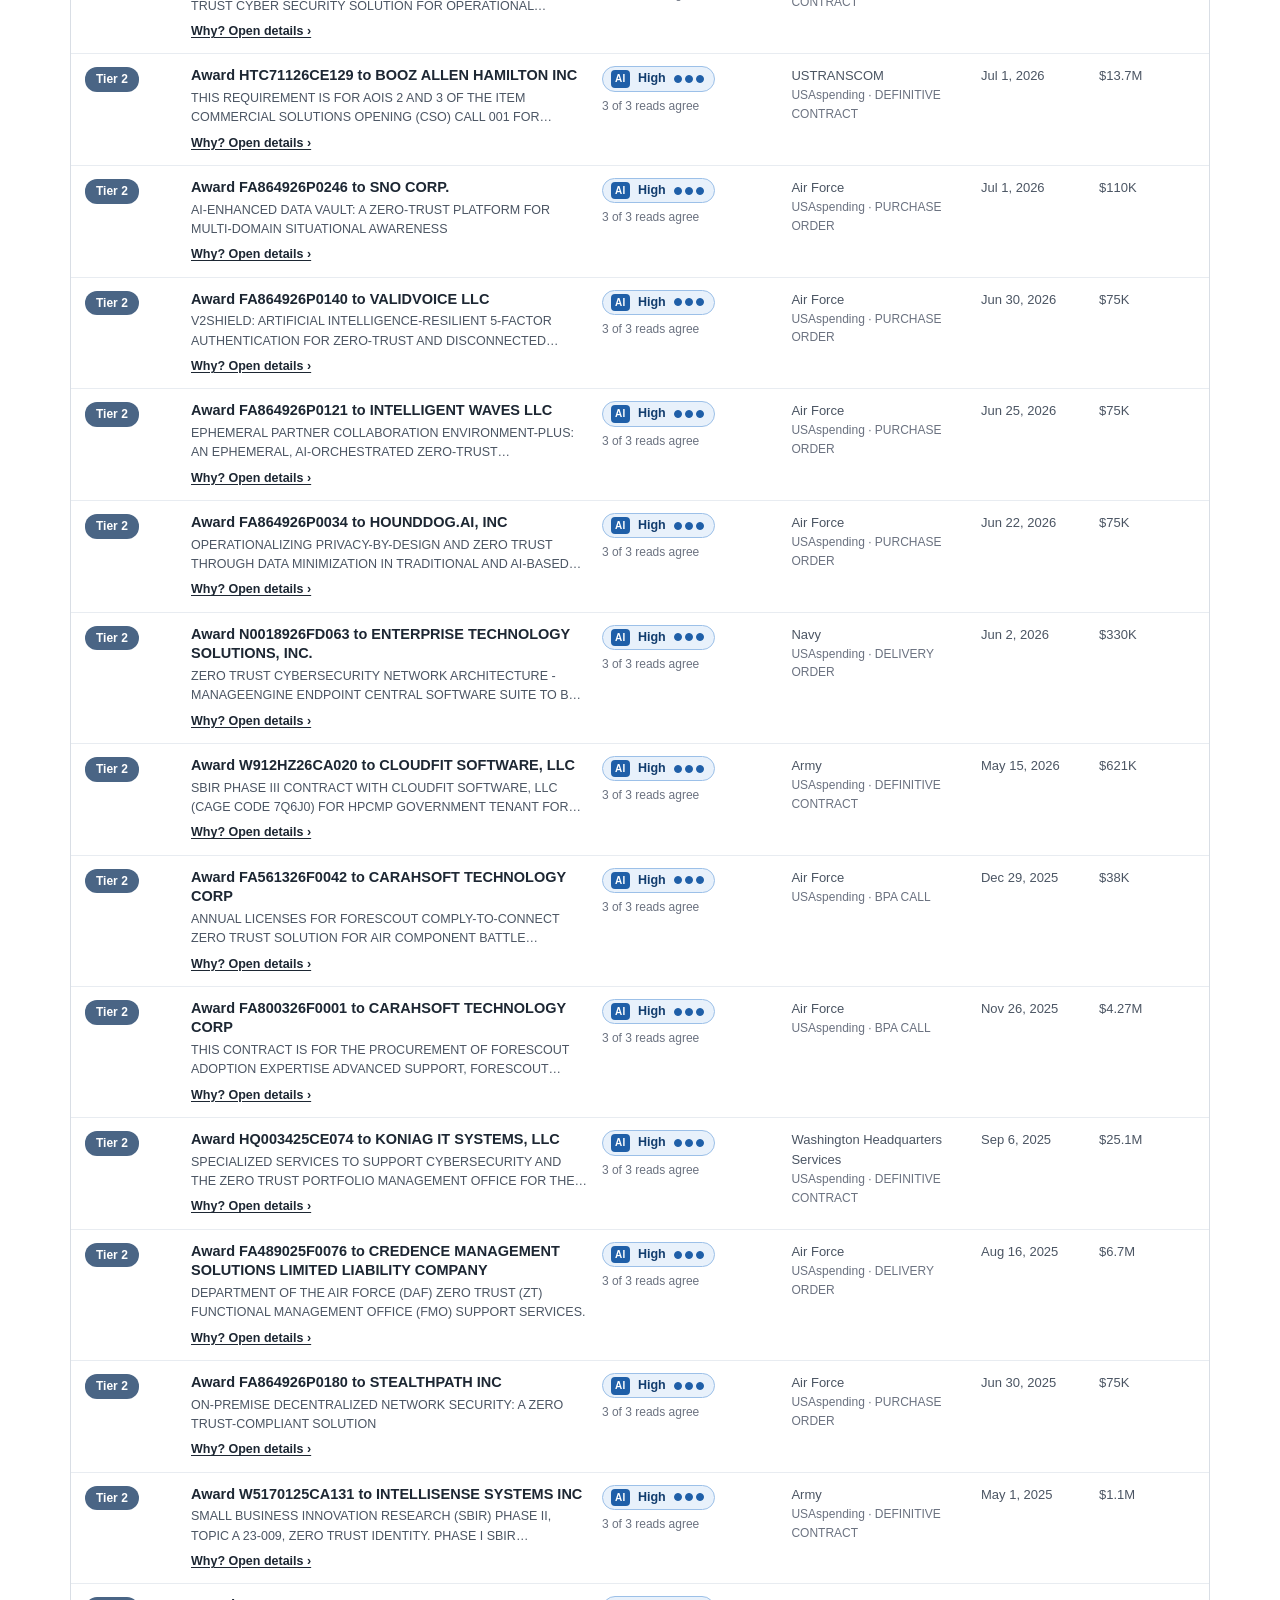
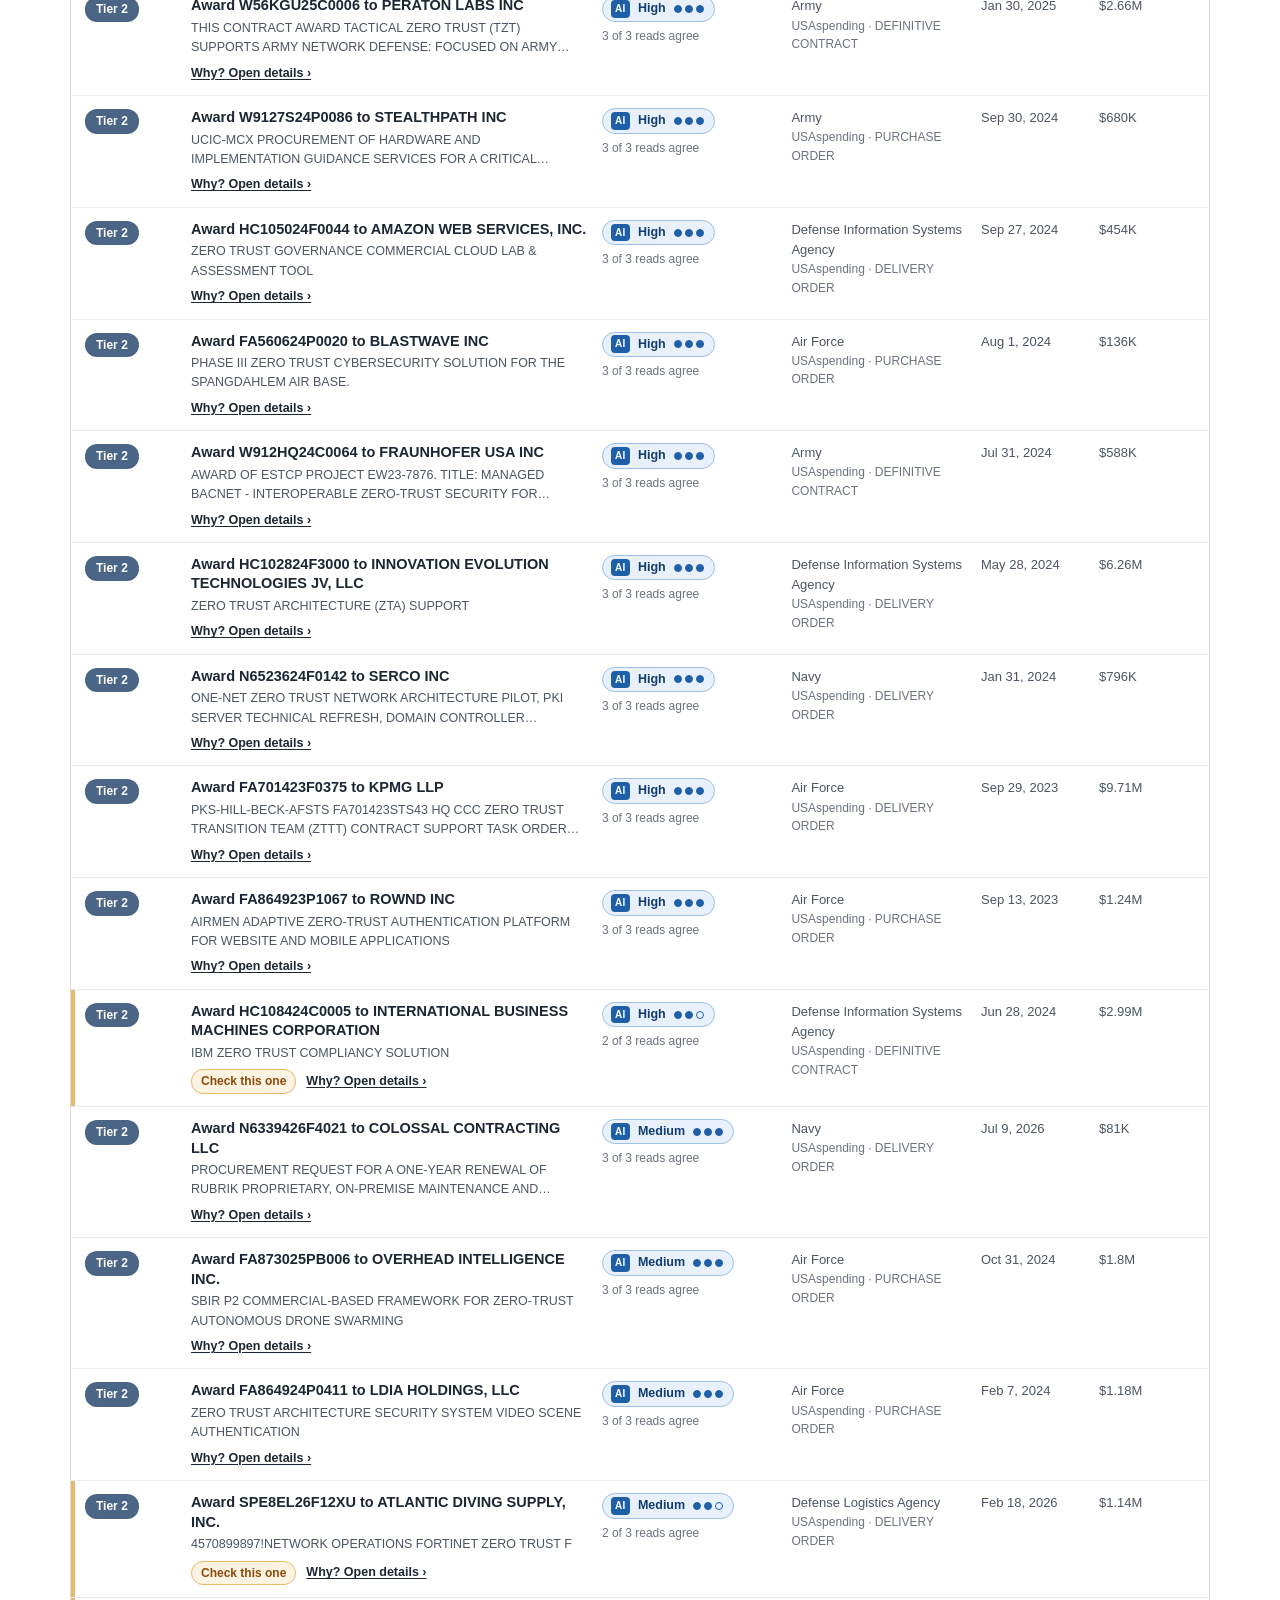
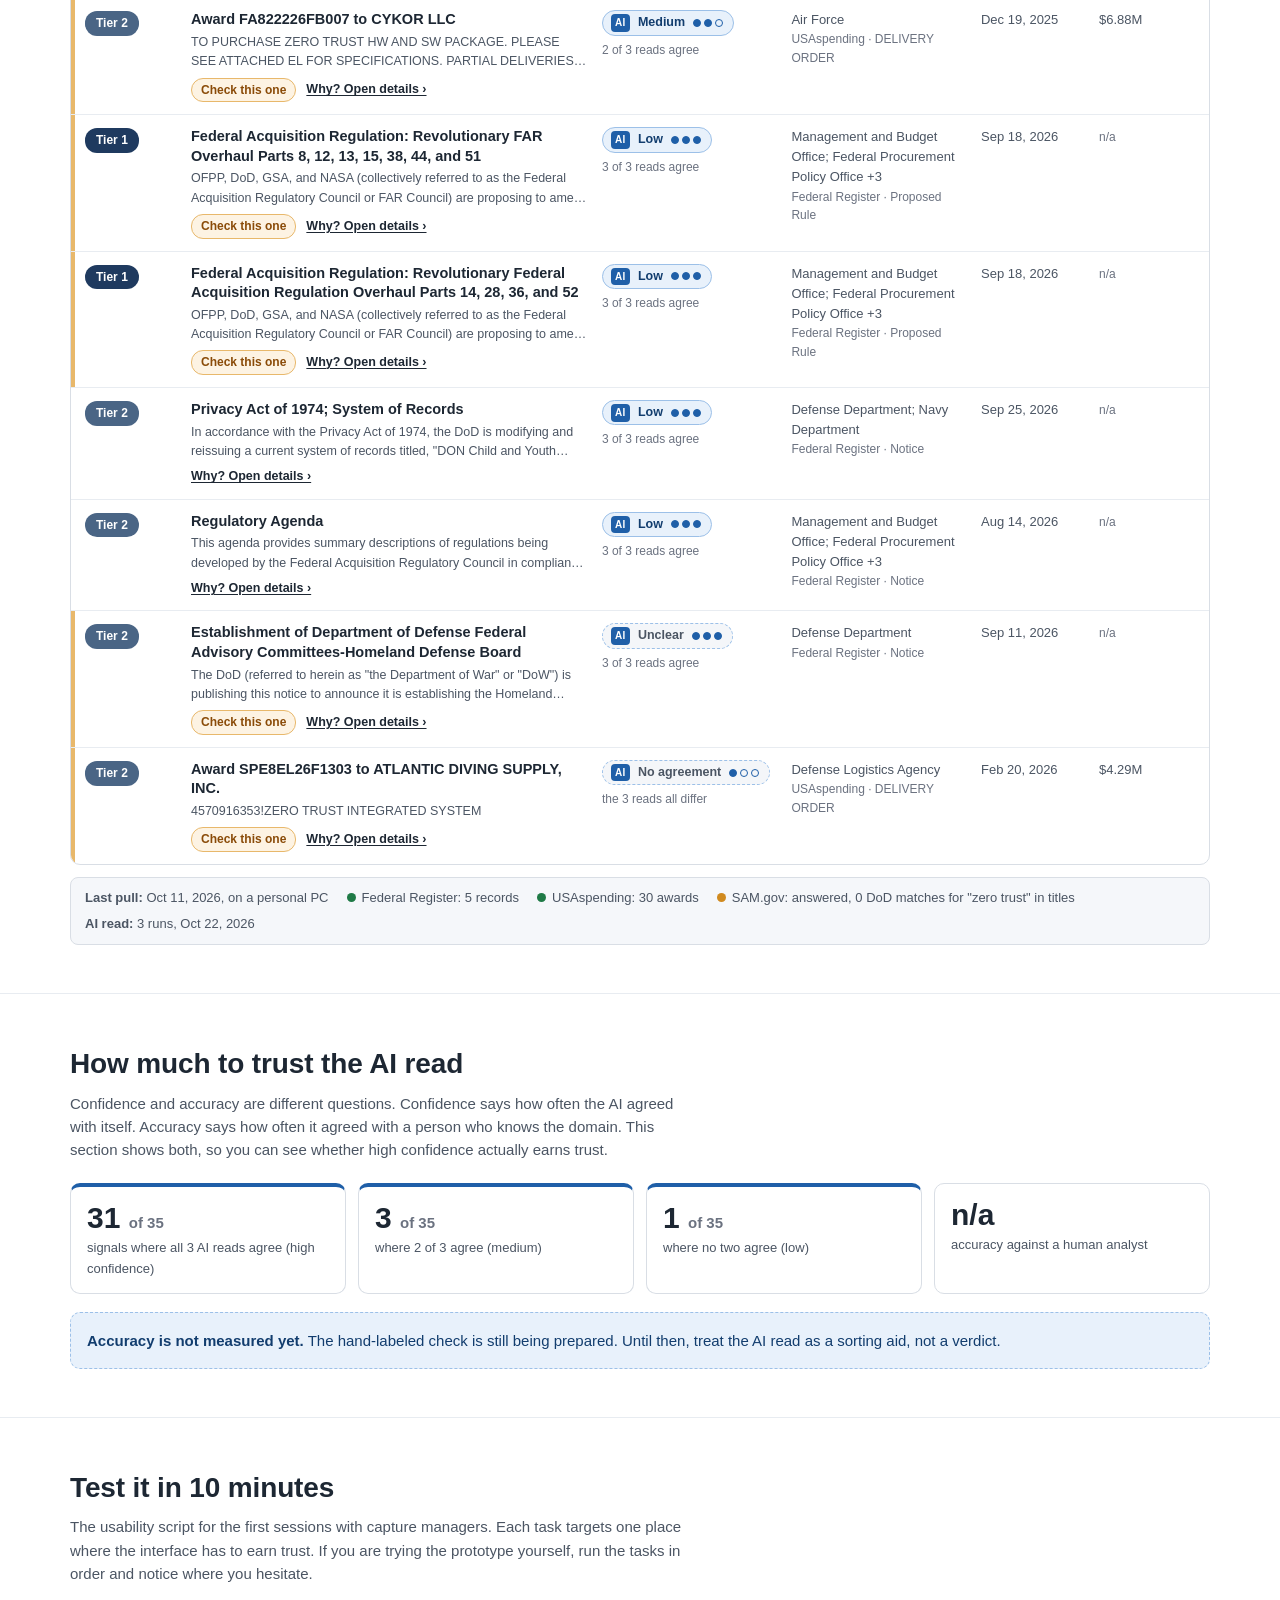
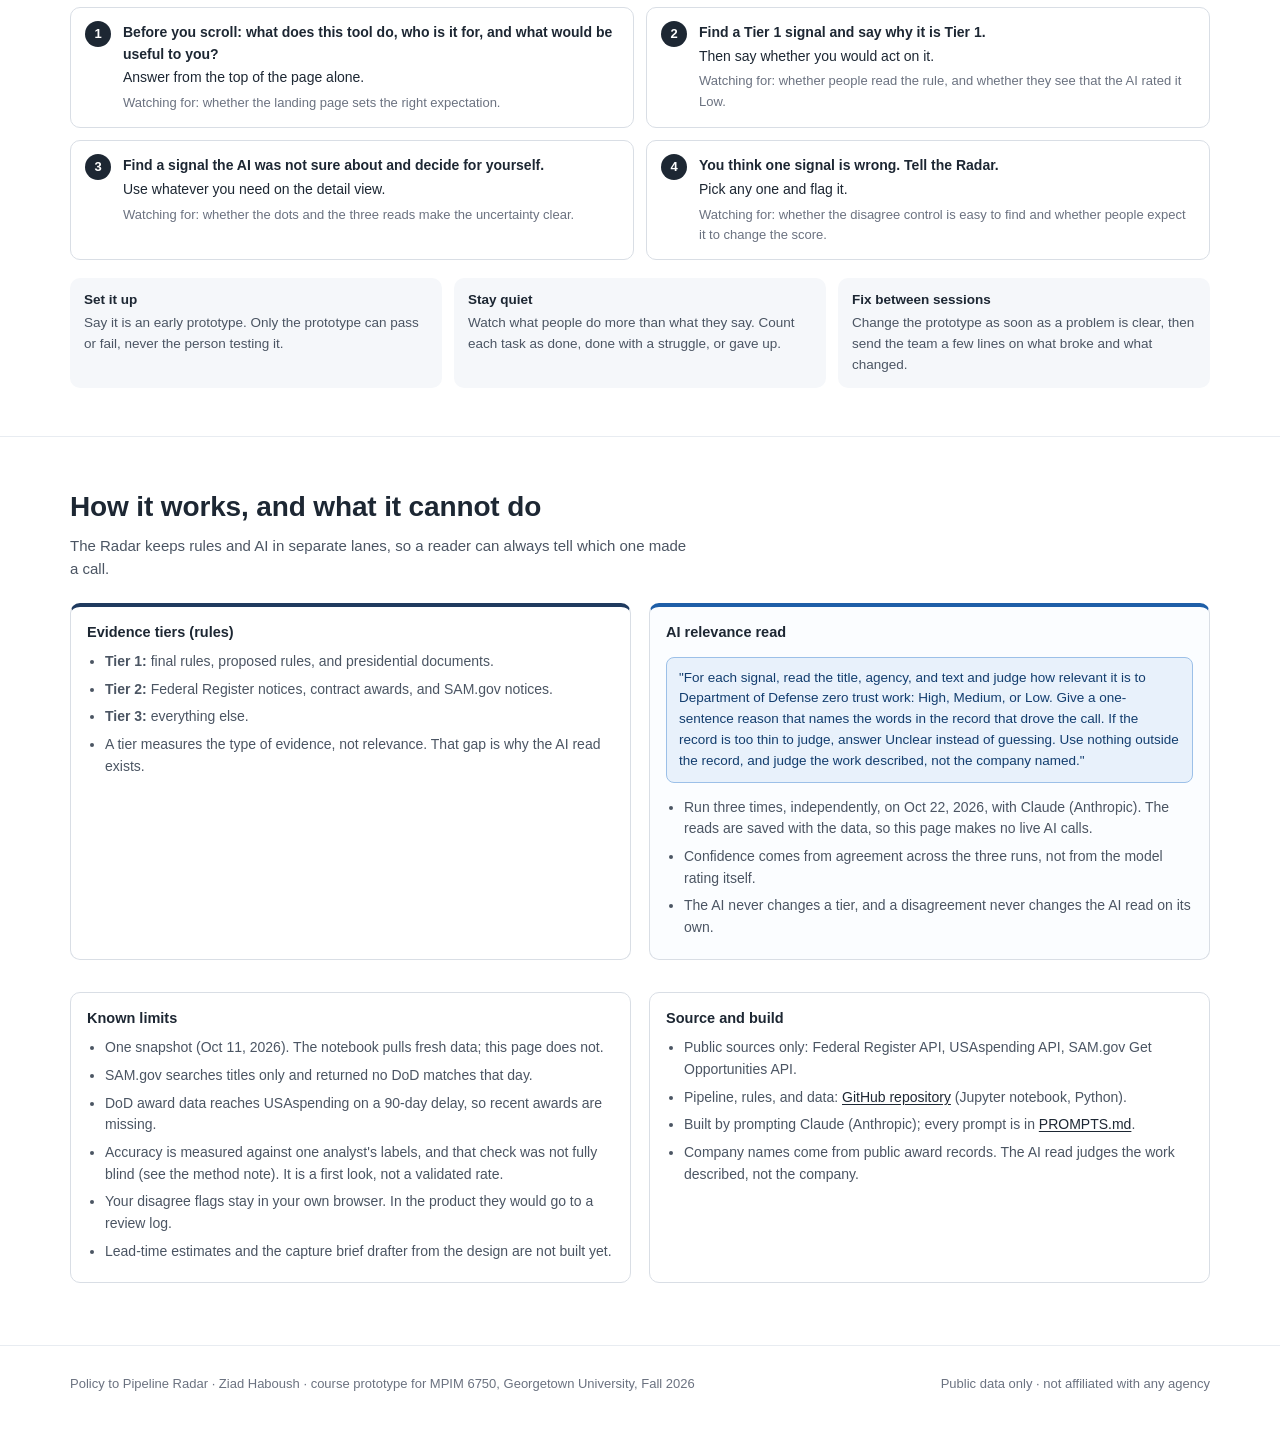
==== commit a8de214a: "Keep blue for AI only; scope the headline; disclose label limits Co-Authored-By: Claude Opus 5.5 <no" ====
--- a/docs/index.html
+++ b/docs/index.html
@@ -30,8 +30,8 @@
   <div class="wrap">
     <p class="eyebrow">Course prototype · MPIM 6750 · Georgetown University</p>
     <div class="hero-grid"><div>
-    <h1 id="hero-h">See DoD zero trust work coming before the solicitation posts.</h1>
-    <p class="lede">Policy to Pipeline Radar reads public federal records, sorts them by how strong the evidence is, and adds an AI read of how relevant each one is to Department of Defense zero trust work. Every call shows its reason, how confident the AI is, and a link to the source.</p>
+    <h1 id="hero-h">Find DoD zero trust work in public federal records.</h1>
+    <p class="lede">Policy to Pipeline Radar reads public federal records, sorts them by how strong the evidence is, and adds an AI read of how relevant each one is to Department of Defense zero trust work. Every call shows its reason, how often three AI reads agreed, and a link to the source. The goal is to spot likely work before a solicitation posts, and this prototype covers the first step: finding the signals and explaining each one.</p>
     <p class="who">Built for capture managers: the people at a federal contractor who decide which bids are worth chasing.</p>
     <div class="cta">
       <a class="btn primary" href="#radar">Open the Radar</a>
@@ -59,7 +59,7 @@
 
     <div class="legend" aria-label="How to read a row">
       <div><span class="badge t1">Tier 1</span> <span class="badge t2">Tier 2</span><strong>Evidence tier (rules)</strong>What kind of evidence the record is. Navy always means a rule decided it, not the AI.</div>
-      <div><span class="airead"><span class="tag">AI</span>High <span class="dots" aria-hidden="true"><span class="on"></span><span class="on"></span><span class="on"></span></span></span><strong>AI relevance read</strong>Blue always means AI. The dots show how many of the three reads agreed: three filled is unanimous.</div>
+      <div><span class="airead"><span class="tag">AI</span>High <span class="dots" aria-hidden="true"><span class="on"></span><span class="on"></span><span class="on"></span></span></span><strong>AI relevance read</strong>Blue only ever means AI. The dots show how many of the three reads agreed: three filled is unanimous.</div>
       <div><span class="flag">Check this one</span><strong>Needs a human look</strong>The reads disagreed, the AI could not tell, or the rule and the AI point in opposite directions.</div>
     </div>
 
@@ -71,7 +71,7 @@
       <form id="ask-form" autocomplete="off">
         <label class="sr-only" for="ask-input">Ask a question about the signals</label>
         <input id="ask-input" type="text" placeholder="e.g. Air Force awards over $1M with high relevance">
-        <button class="btn ai" type="submit">Read my question</button>
+        <button class="btn rule" type="submit">Read my question</button>
       </form>
       <div class="examples">Try:
         <button type="button" data-q="Tier 1 signals the AI is unsure about">Tier 1 signals the AI is unsure about</button>
@@ -82,7 +82,7 @@
       <div class="interp" id="interp" aria-live="polite">
         <div class="label">Here is how I read your question. Remove anything I got wrong, then run it.</div>
         <div class="chips" id="interp-chips"></div>
-        <button class="btn ai small" id="ask-run" type="button">Run these filters</button>
+        <button class="btn rule small" id="ask-run" type="button">Run these filters</button>
         <button class="btn link small" id="ask-cancel" type="button">Cancel</button>
         <div class="did" id="ask-did"></div>
       </div>
@@ -137,15 +137,15 @@
     <h2 id="test-h">Test it in 10 minutes</h2>
     <p class="sub">The usability script for the first sessions with capture managers. Each task targets one place where the interface has to earn trust. If you are trying the prototype yourself, run the tasks in order and notice where you hesitate.</p>
     <ol class="tasks">
-      <li><b>Before you scroll: what does this tool do, and who is it for?</b>Answer from the top of the page alone.<div class="look">Watching for: whether the landing page sets the right expectation.</div></li>
-      <li><b>Find the newest Tier 1 signal and say why it is Tier 1.</b>Then say whether you would act on it.<div class="look">Watching for: whether people read the rule, and whether they see that the AI rated it Low.</div></li>
+      <li><b>Before you scroll: what does this tool do, who is it for, and what would be useful to you?</b>Answer from the top of the page alone.<div class="look">Watching for: whether the landing page sets the right expectation.</div></li>
+      <li><b>Find a Tier 1 signal and say why it is Tier 1.</b>Then say whether you would act on it.<div class="look">Watching for: whether people read the rule, and whether they see that the AI rated it Low.</div></li>
       <li><b>Find a signal the AI was not sure about and decide for yourself.</b>Use whatever you need on the detail view.<div class="look">Watching for: whether the dots and the three reads make the uncertainty clear.</div></li>
       <li><b>You think one signal is wrong. Tell the Radar.</b>Pick any one and flag it.<div class="look">Watching for: whether the disagree control is easy to find and whether people expect it to change the score.</div></li>
     </ol>
     <div class="protocol">
-      <div><b>Stay quiet</b>Watch what people do, not what they say they would do. Count each task as done, done with a struggle, or gave up.</div>
-      <div><b>Fix between sessions</b>Change the prototype as soon as a problem is clear. The goal is learning fast, not proving anything.</div>
-      <div><b>One short write-up</b>After each round, a few lines on what broke and what changed, sent to the team.</div>
+      <div><b>Set it up</b>Say it is an early prototype. Only the prototype can pass or fail, never the person testing it.</div>
+      <div><b>Stay quiet</b>Watch what people do more than what they say. Count each task as done, done with a struggle, or gave up.</div>
+      <div><b>Fix between sessions</b>Change the prototype as soon as a problem is clear, then send the team a few lines on what broke and what changed.</div>
     </div>
   </div>
 </section>
@@ -180,7 +180,7 @@
           <li>One snapshot (Oct 11, 2026). The notebook pulls fresh data; this page does not.</li>
           <li>SAM.gov searches titles only and returned no DoD matches that day.</li>
           <li>DoD award data reaches USAspending on a 90-day delay, so recent awards are missing.</li>
-          <li>Accuracy is measured against one analyst's labels. That is a first check, not a validated rate.</li>
+          <li>Accuracy is measured against one analyst's labels, and that check was not fully blind (see the method note). It is a first look, not a validated rate.</li>
           <li>Your disagree flags stay in your own browser. In the product they would go to a review log.</li>
           <li>Lead-time estimates and the capture brief drafter from the design are not built yet.</li>
         </ul>
--- a/docs/assets/style.css
+++ b/docs/assets/style.css
@@ -31,7 +31,7 @@
 [hidden] { display: none !important; }
 html { scroll-behavior: smooth; scroll-padding-top: 76px; }
 body { margin: 0; font-family: var(--font); color: var(--ink); background: var(--bg); font-size: 15px; line-height: 1.55; }
-a { color: var(--ai); }
+a { color: var(--ink); text-decoration: underline; text-underline-offset: 2px; }
 a:hover { text-decoration-thickness: 2px; }
 :focus-visible { outline: 3px solid #f2b705; outline-offset: 2px; border-radius: 4px; }
 .wrap { max-width: 1180px; margin: 0 auto; padding: 0 20px; }
@@ -67,12 +67,14 @@
 .cta { display: flex; flex-wrap: wrap; gap: 12px; margin-bottom: 36px; }
 .btn { display: inline-flex; align-items: center; gap: 8px; border: 1px solid var(--line); background: #fff; color: var(--ink); padding: 10px 16px; border-radius: 8px; font: inherit; font-weight: 600; font-size: 14px; cursor: pointer; text-decoration: none; }
 .btn:hover { border-color: #b9c3cf; }
-.btn.primary { background: var(--navy); border-color: var(--navy); color: #fff; }
-.btn.primary:hover { background: #172d4a; }
+.btn.primary { background: var(--ink); border-color: var(--ink); color: #fff; }
+.btn.primary:hover { background: #0f172a; }
+.btn.rule { background: var(--navy); border-color: var(--navy); color: #fff; }
+.btn.rule:hover { background: #172d4a; }
 .btn.ai { background: var(--ai); border-color: var(--ai); color: #fff; }
 .btn.ai:hover { background: #184d8a; }
 .btn.small { padding: 6px 10px; font-size: 13px; font-weight: 600; }
-.btn.link { border: 0; background: none; color: var(--ai); padding: 4px 6px; }
+.btn.link { border: 0; background: none; color: var(--ink); padding: 4px 6px; text-decoration: underline; text-underline-offset: 2px; }
 
 .steps { display: grid; grid-template-columns: 1.1fr 1.1fr 1.3fr 1fr; gap: 0; border: 1px solid var(--line); border-radius: var(--radius); background: #fff; box-shadow: var(--shadow); overflow: hidden; }
 .step { padding: 18px 18px 20px; border-right: 1px solid var(--line-soft); position: relative; }
@@ -114,18 +116,18 @@
 .row .airead + .conf-text { margin-left: 0; }
 .flag { display: inline-flex; align-items: center; gap: 6px; border: 1px solid var(--amber-line); background: var(--amber-soft); color: var(--amber); font-size: 12px; font-weight: 600; padding: 2px 9px; border-radius: 12px; white-space: nowrap; }
 .chip { display: inline-flex; align-items: center; gap: 6px; border: 1px solid #cfd6df; border-radius: 14px; padding: 3px 10px; font-size: 12.5px; background: #f7f8fa; }
-.chip.ai { border-color: var(--ai-line); background: var(--ai-soft); color: #123d6e; }
+.chip.rule { border-color: #9fb0c4; background: #eef2f7; color: var(--navy); }
 .chip button { border: 0; background: none; cursor: pointer; font-size: 14px; line-height: 1; padding: 0 0 0 2px; color: inherit; }
 
 /* ---------- ask the radar ---------- */
-.ask { border: 2px solid var(--ai); border-radius: 12px; padding: 16px 18px; background: #fff; margin-bottom: 18px; box-shadow: var(--shadow); }
+.ask { border: 2px solid var(--navy); border-radius: 12px; padding: 16px 18px; background: #fff; margin-bottom: 18px; box-shadow: var(--shadow); }
 .ask-head { display: flex; align-items: baseline; gap: 10px; flex-wrap: wrap; margin-bottom: 8px; }
-.ask-head h3 { margin: 0; font-size: 17px; color: var(--ai); }
+.ask-head h3 { margin: 0; font-size: 17px; color: var(--navy); }
 .ask-head .note { font-size: 12.5px; color: var(--faint); }
 .ask form { display: flex; gap: 10px; }
 .ask input[type=text] { flex: 1; font: inherit; font-size: 15px; padding: 10px 12px; border: 1px solid #b9c3cf; border-radius: 8px; min-width: 0; }
 .ask .examples { margin-top: 8px; display: flex; flex-wrap: wrap; gap: 6px; align-items: center; font-size: 12.5px; color: var(--faint); }
-.ask .examples button { font: inherit; font-size: 12.5px; border: 1px dashed var(--ai-line); background: #fff; color: var(--ai); border-radius: 12px; padding: 2px 10px; cursor: pointer; }
+.ask .examples button { font: inherit; font-size: 12.5px; border: 1px dashed #9fb0c4; background: #fff; color: var(--navy); border-radius: 12px; padding: 2px 10px; cursor: pointer; }
 .interp { margin-top: 14px; border-top: 1px solid var(--line-soft); padding-top: 12px; display: none; }
 .interp.show { display: block; }
 .interp .label { font-size: 13px; font-weight: 600; margin-bottom: 6px; }
@@ -153,7 +155,7 @@
 .row .desc { font-size: 12.5px; color: var(--muted); margin-top: 3px; display: -webkit-box; -webkit-line-clamp: 2; -webkit-box-orient: vertical; overflow: hidden; }
 .row .meta { font-size: 13px; color: var(--muted); }
 .row .src { font-size: 12px; color: var(--faint); }
-.row .rowbtn { font: inherit; font-size: 12.5px; color: var(--ai); background: none; border: 0; padding: 0; cursor: pointer; font-weight: 600; text-align: left; }
+.row .rowbtn { font: inherit; font-size: 12.5px; color: var(--ink); background: none; border: 0; padding: 0; cursor: pointer; font-weight: 600; text-align: left; text-decoration: underline; text-underline-offset: 2px; }
 .row .aicell { display: flex; flex-direction: column; gap: 5px; align-items: flex-start; }
 .mlabel { display: none; font-size: 11px; font-weight: 600; color: var(--faint); text-transform: uppercase; letter-spacing: .03em; }
 .empty { padding: 28px; text-align: center; color: var(--muted); }
@@ -209,13 +211,13 @@
 .bar span { display: block; height: 100%; background: var(--ai); }
 .misslist { list-style: none; padding: 0; margin: 0; }
 .misslist li { border-bottom: 1px solid var(--line-soft); padding: 8px 0; font-size: 13.5px; }
-.misslist button { font: inherit; text-align: left; background: none; border: 0; padding: 0; color: var(--ai); cursor: pointer; font-weight: 600; }
+.misslist button { font: inherit; text-align: left; background: none; border: 0; padding: 0; color: var(--ink); cursor: pointer; font-weight: 600; text-decoration: underline; text-underline-offset: 2px; }
 .pending { border: 1px dashed var(--ai-line); background: var(--ai-soft); border-radius: var(--radius); padding: 16px; color: #123d6e; }
 
 /* ---------- test ---------- */
 .tasks { counter-reset: t; list-style: none; padding: 0; margin: 0; display: grid; grid-template-columns: repeat(2, 1fr); gap: 12px; }
 .tasks li { border: 1px solid var(--line); border-radius: var(--radius); padding: 14px 16px 14px 52px; position: relative; background: #fff; font-size: 14px; }
-.tasks li::before { counter-increment: t; content: counter(t); position: absolute; left: 14px; top: 13px; width: 26px; height: 26px; border-radius: 50%; background: var(--navy); color: #fff; font-weight: 700; display: grid; place-items: center; font-size: 13px; }
+.tasks li::before { counter-increment: t; content: counter(t); position: absolute; left: 14px; top: 13px; width: 26px; height: 26px; border-radius: 50%; background: var(--ink); color: #fff; font-weight: 700; display: grid; place-items: center; font-size: 13px; }
 .tasks li b { display: block; margin-bottom: 2px; }
 .tasks li .look { color: var(--faint); font-size: 13px; margin-top: 4px; }
 .protocol { margin-top: 18px; display: grid; grid-template-columns: repeat(3, 1fr); gap: 12px; }
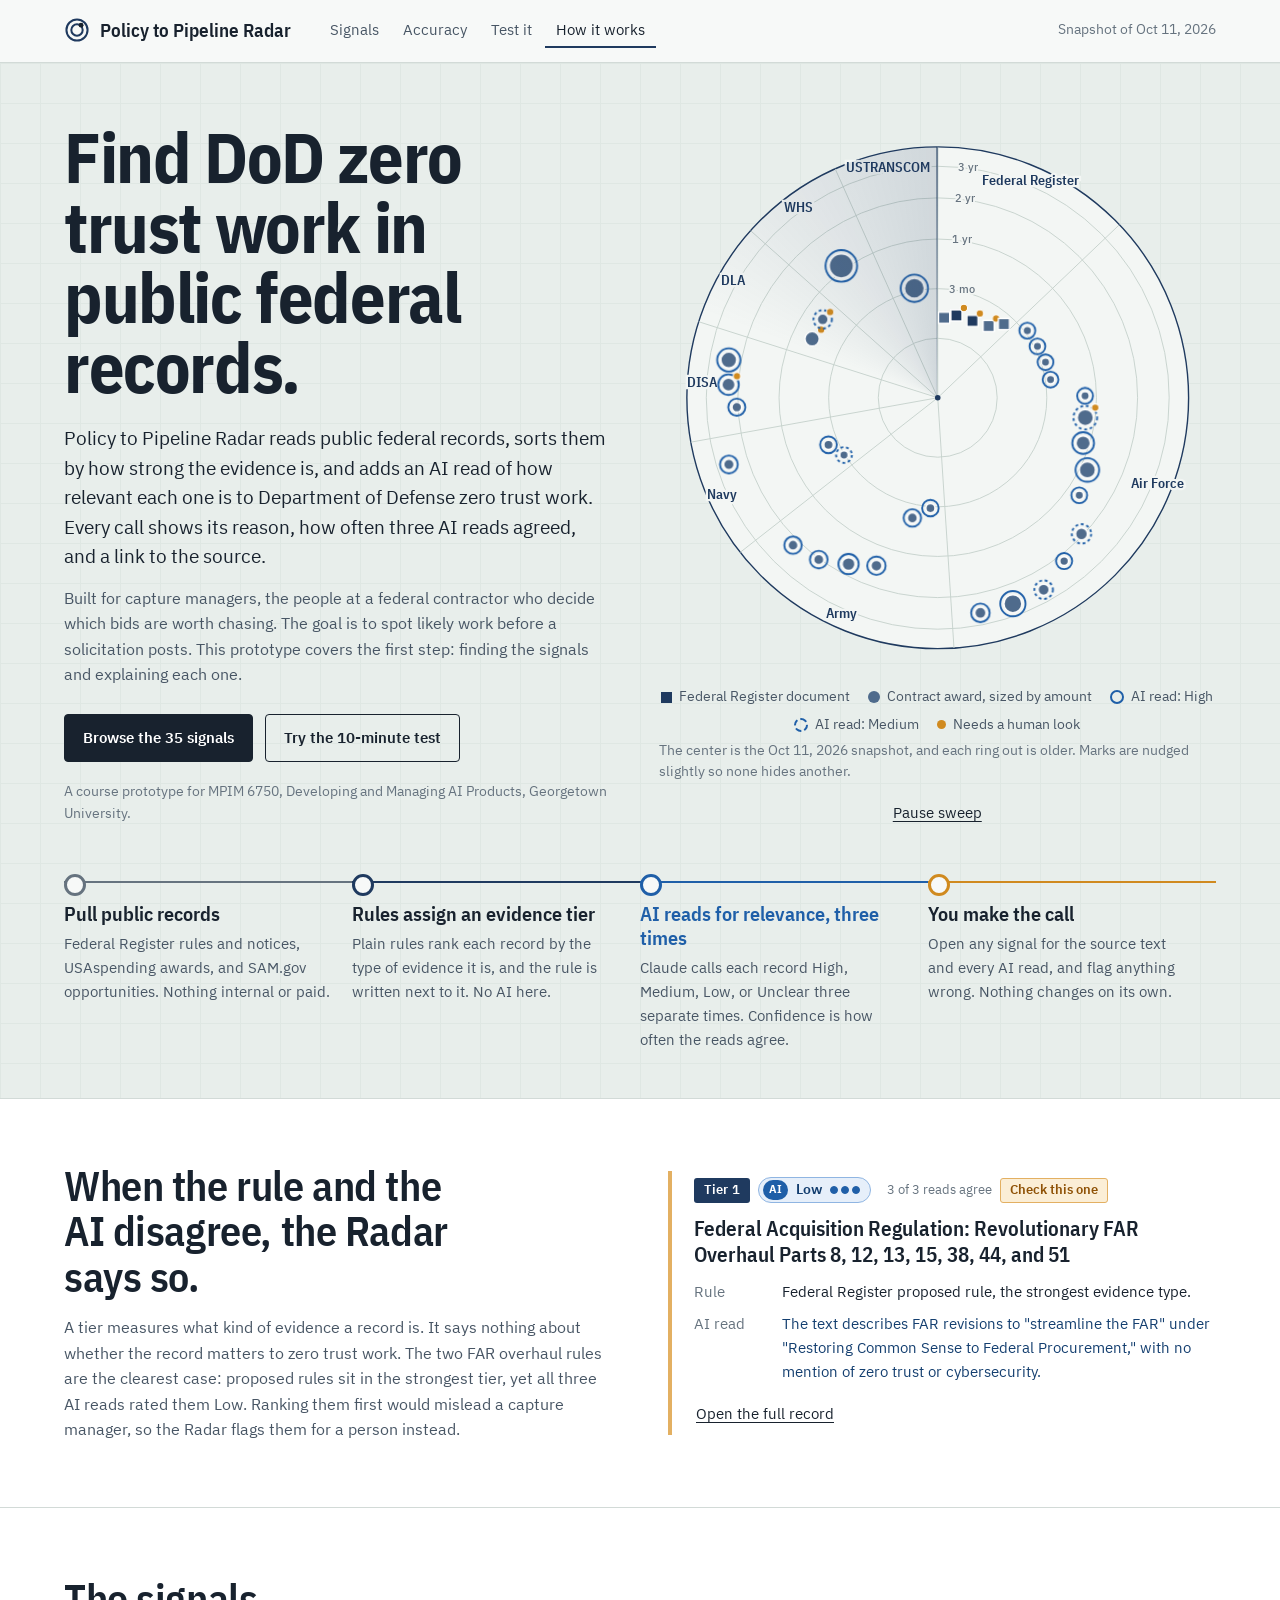
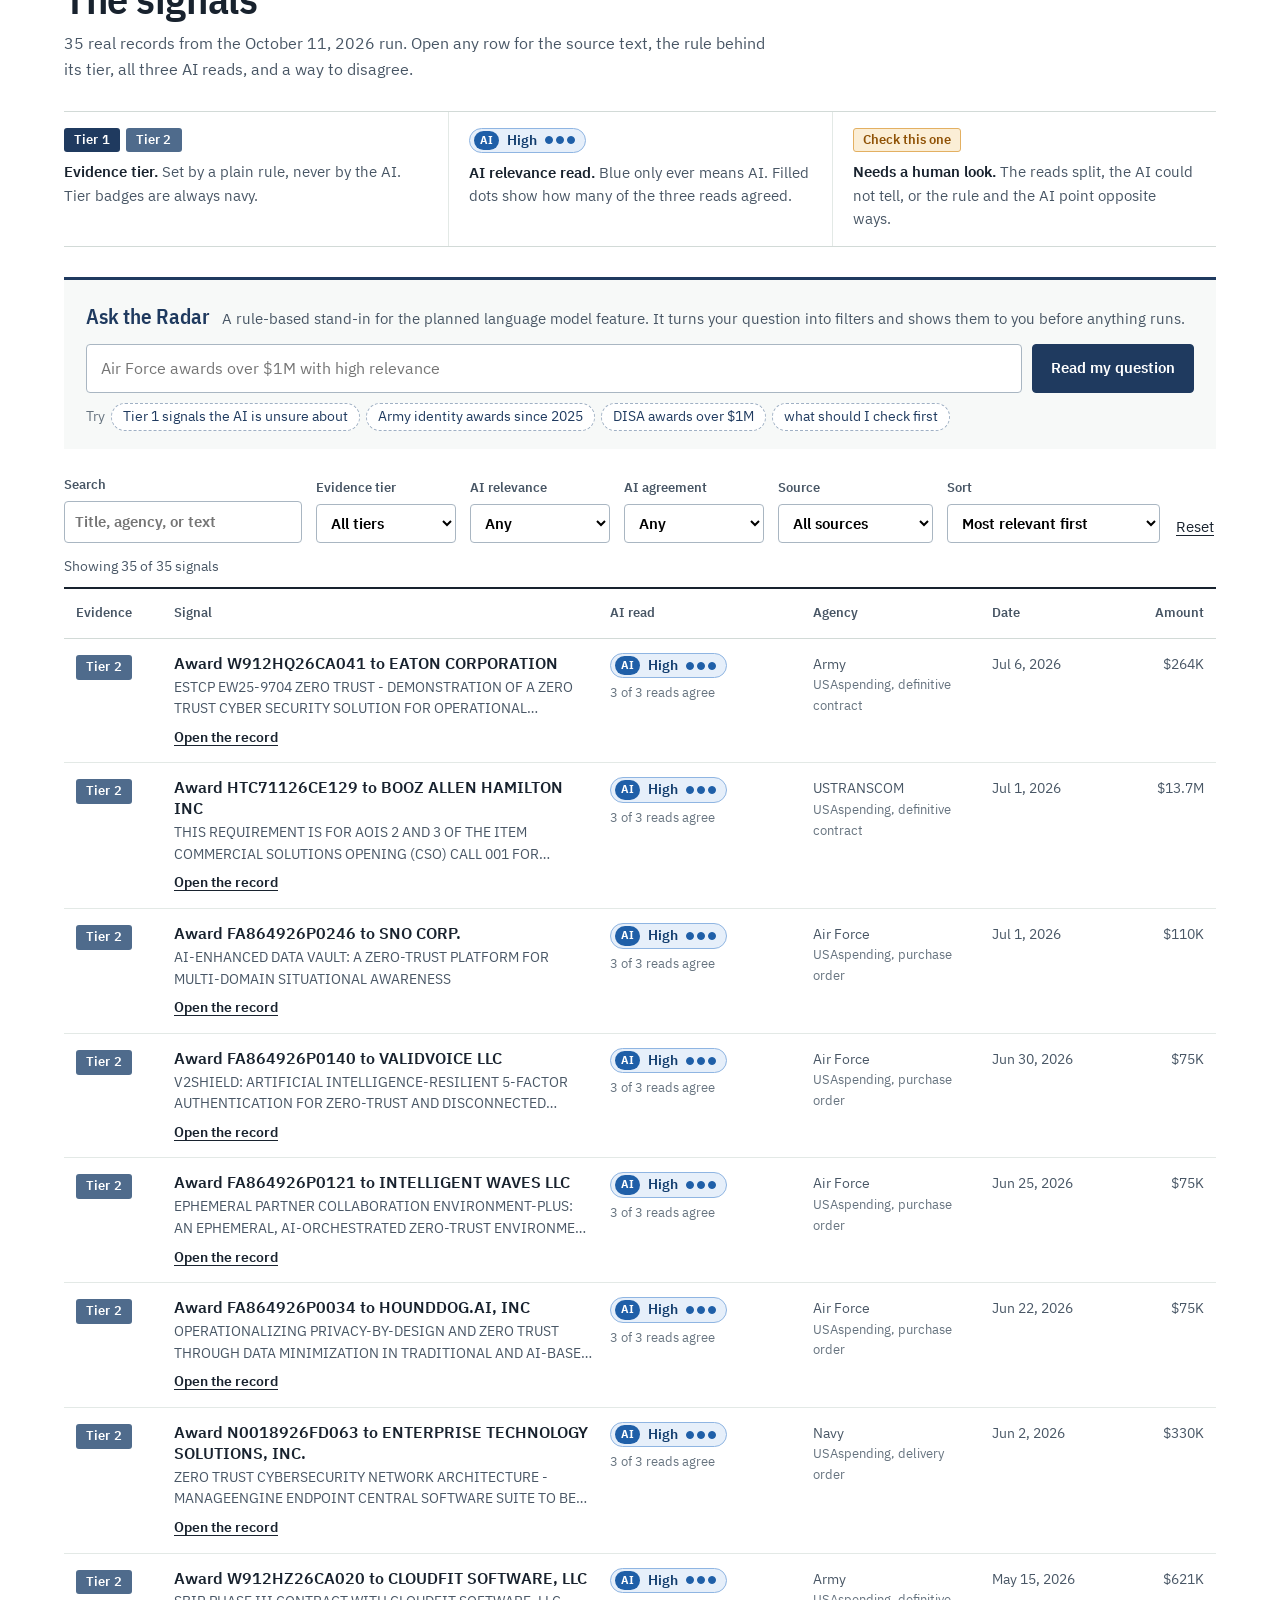
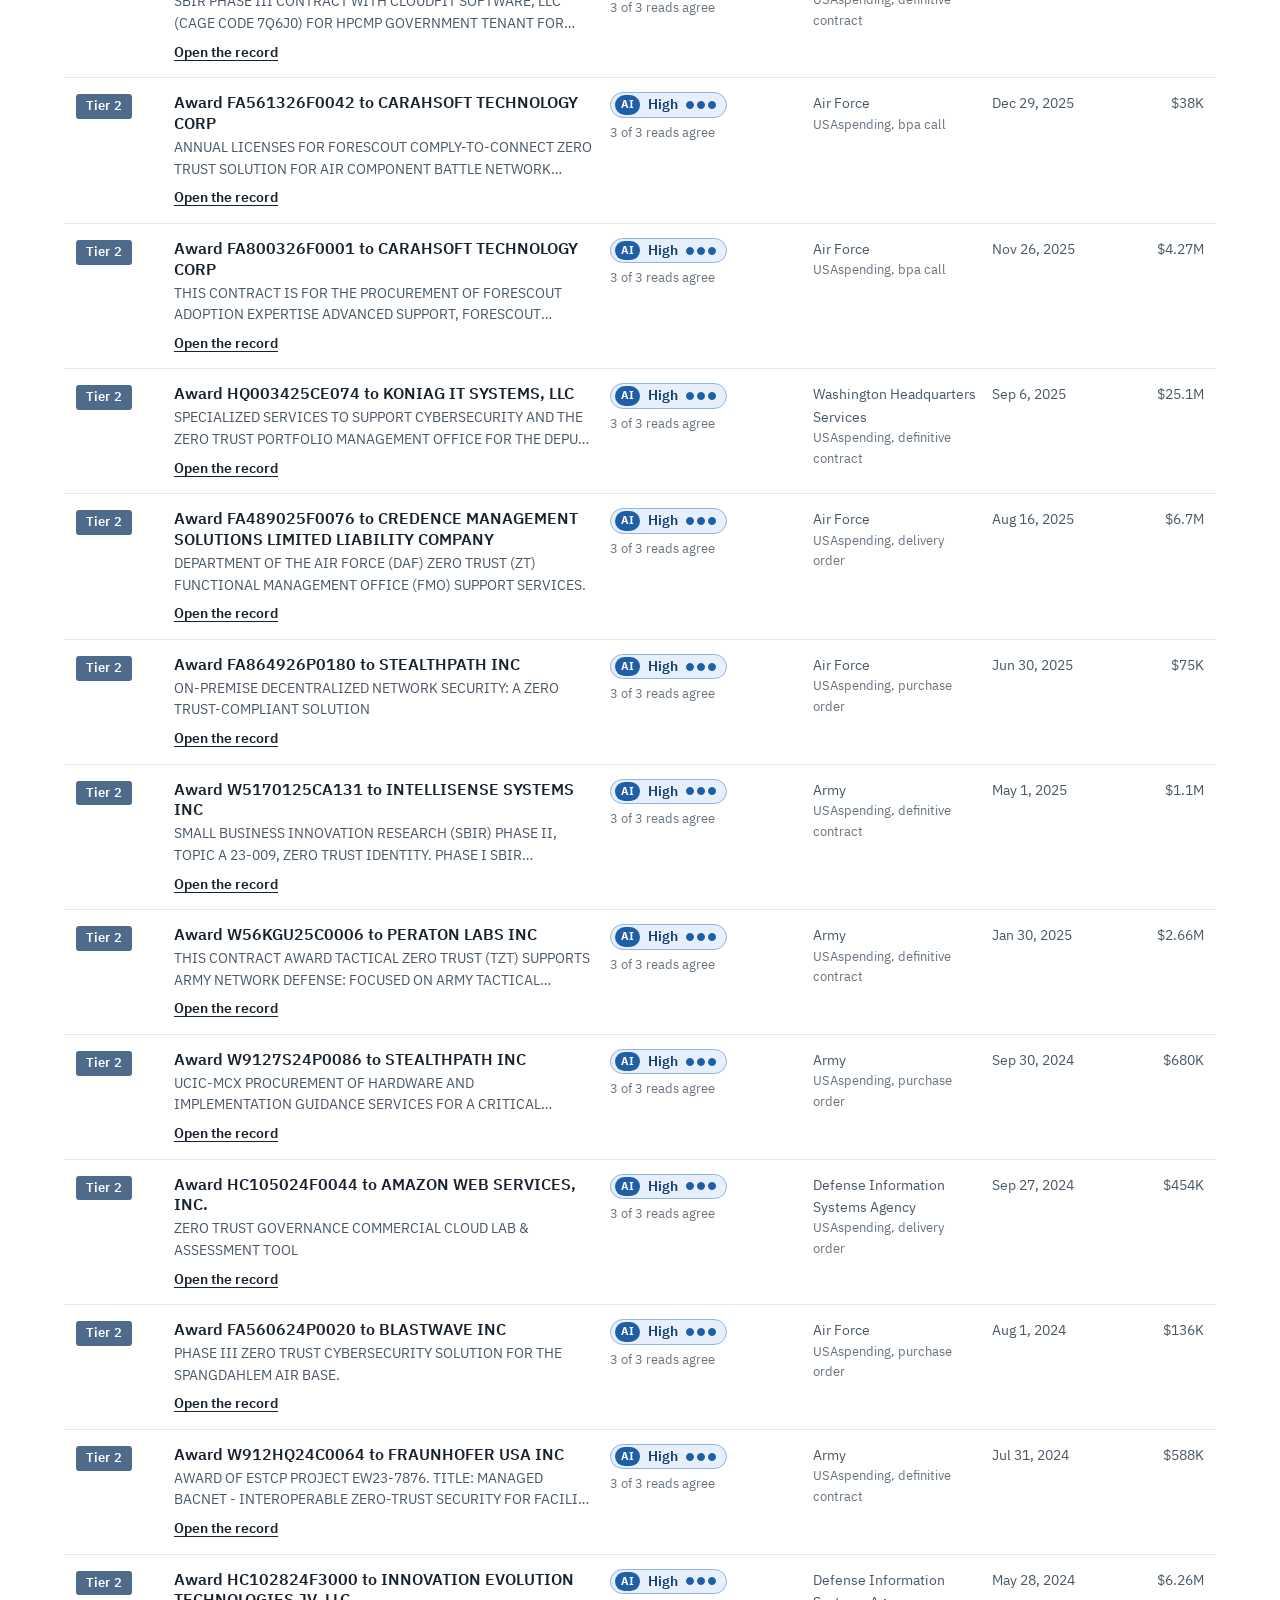
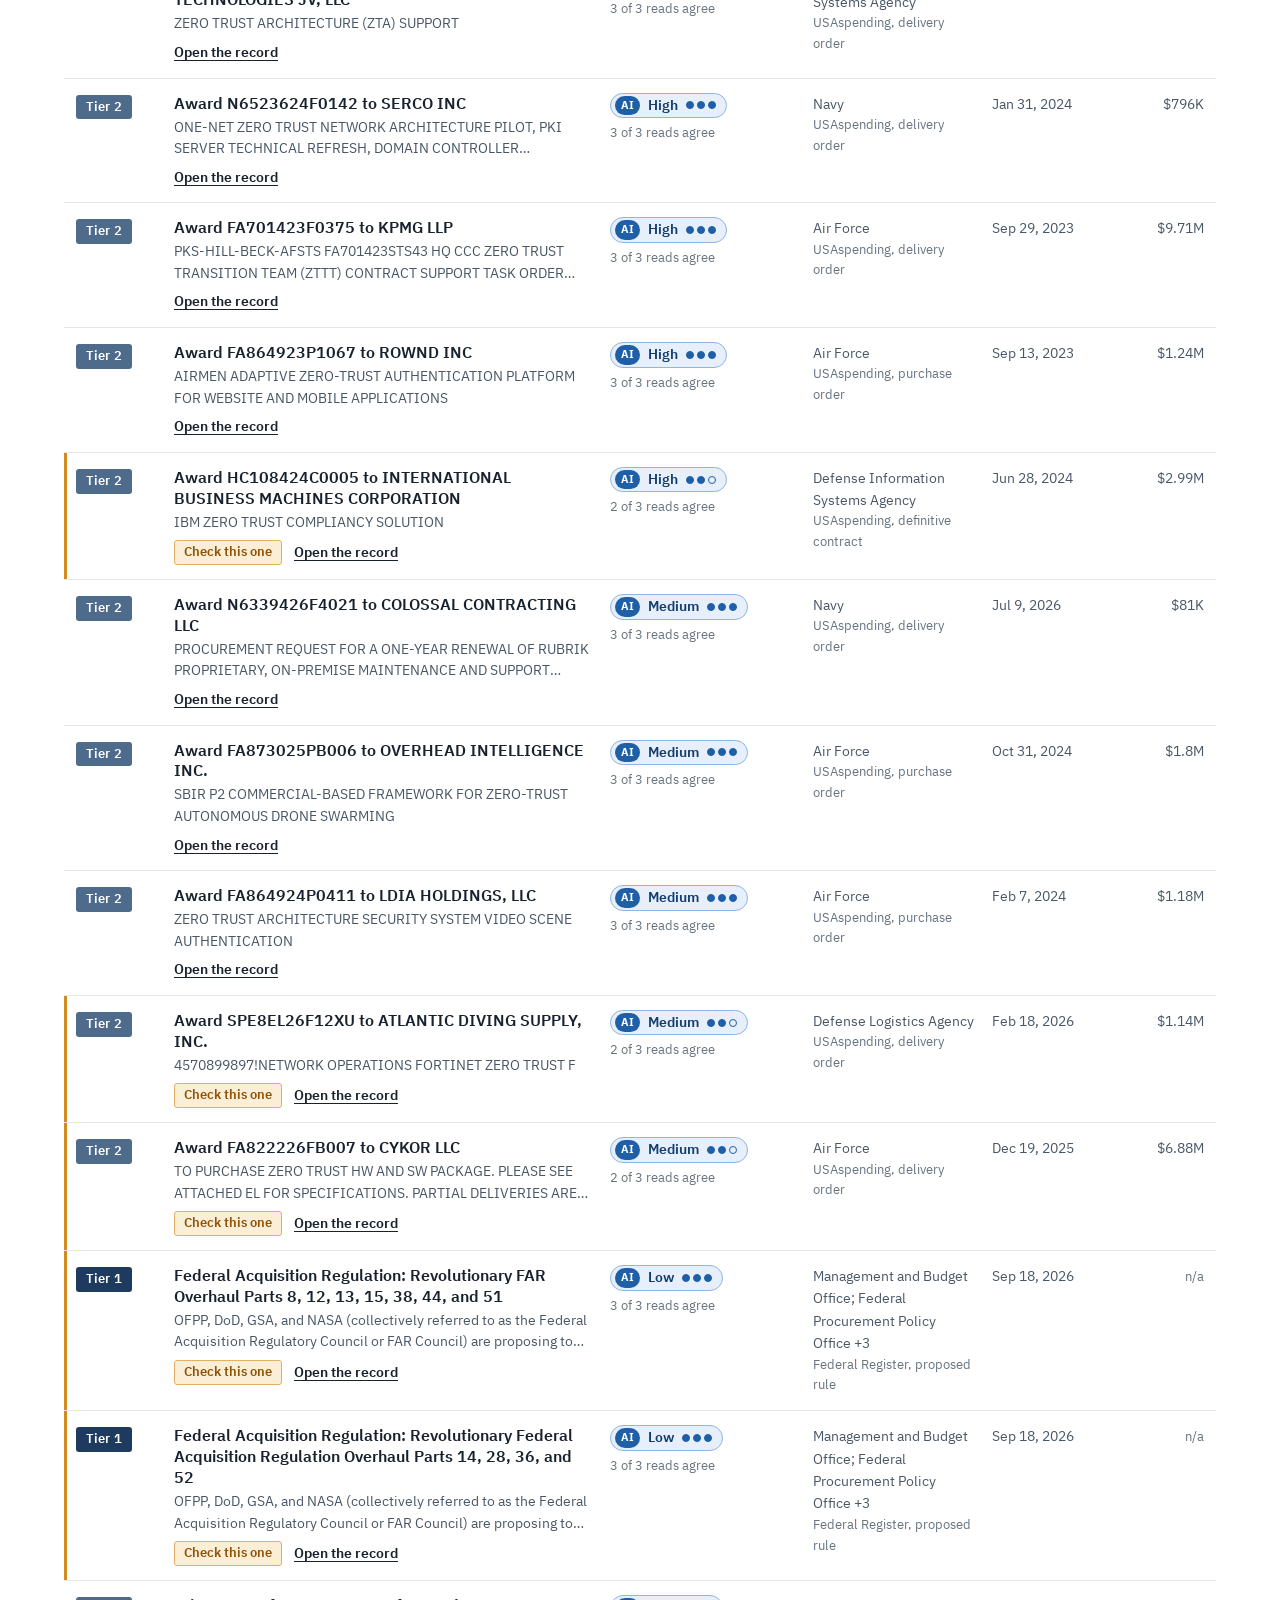
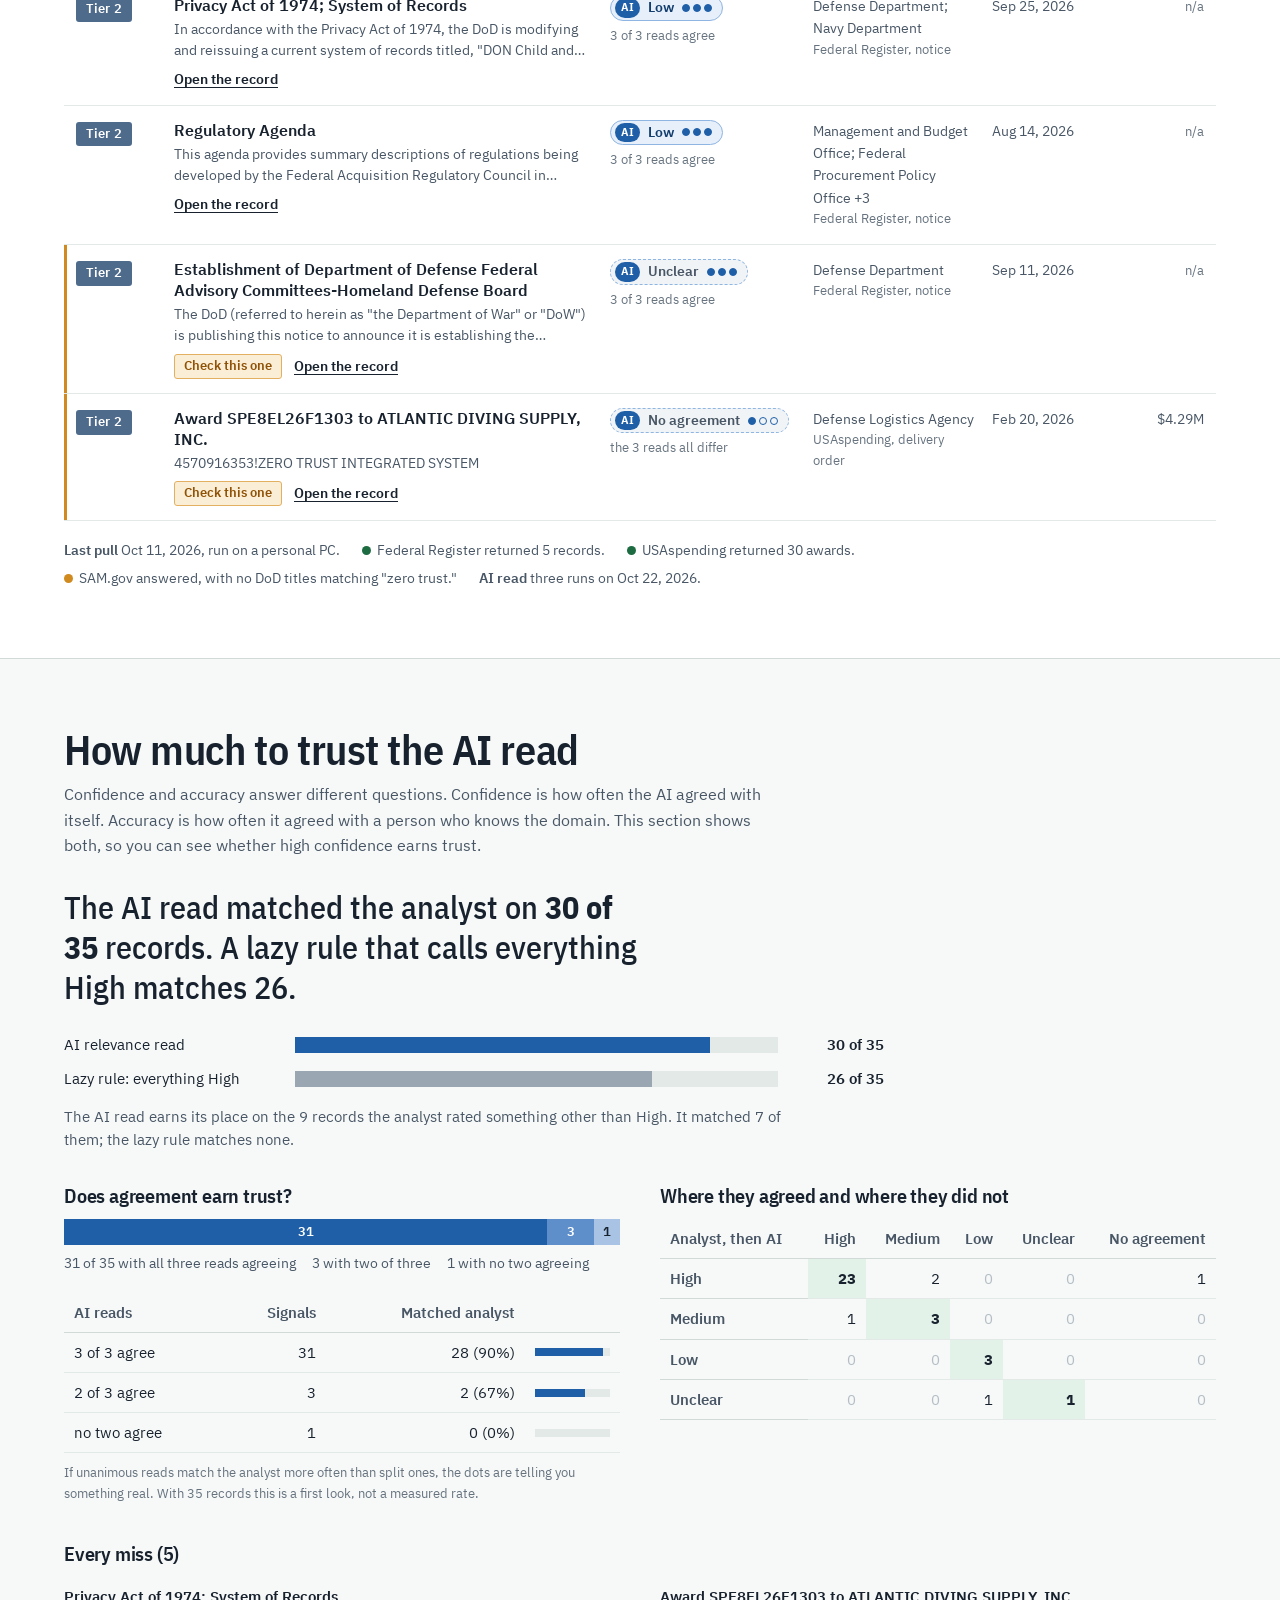
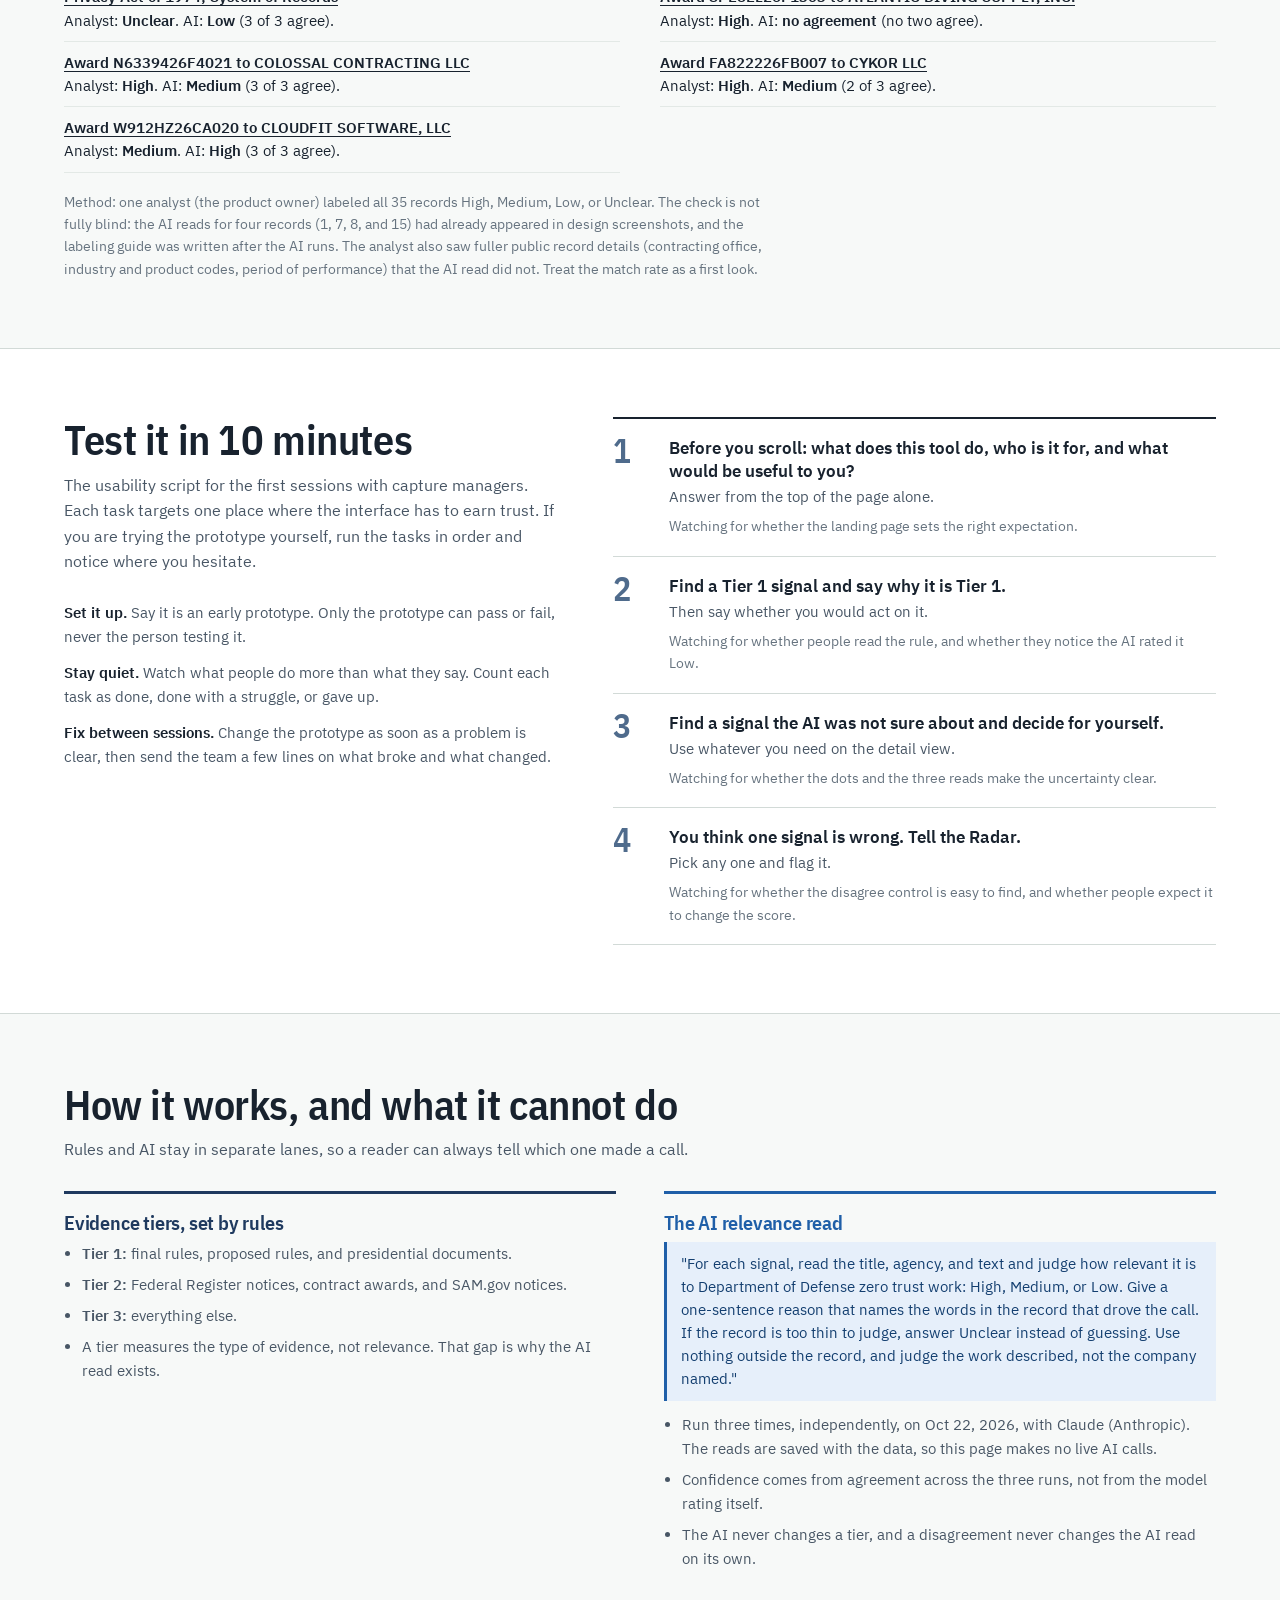
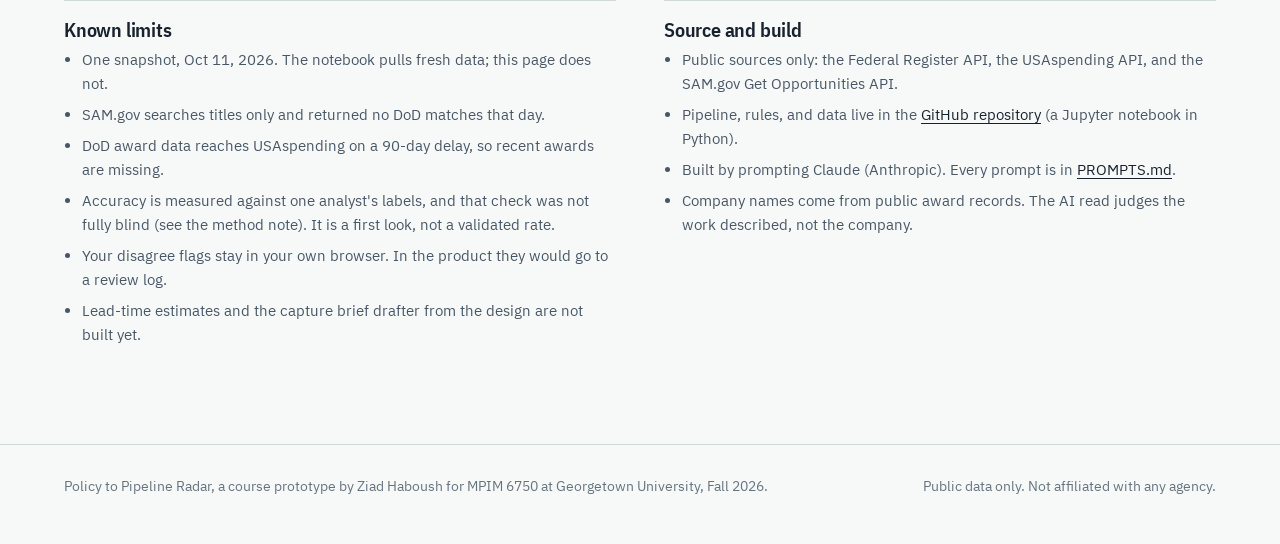
==== commit 30f8a56d: "Redesign the site around a live radar scope Adds the scope chart in the hero (sector per component, " ====
--- a/docs/index.html
+++ b/docs/index.html
@@ -4,95 +4,136 @@
 <meta charset="utf-8">
 <meta name="viewport" content="width=device-width, initial-scale=1">
 <title>Policy to Pipeline Radar</title>
-<meta name="description" content="A working prototype that turns public federal records into ranked, explained zero trust signals for capture managers. Every call shows its evidence tier, an AI relevance read with its confidence, and the source.">
+<meta name="description" content="A working prototype that finds DoD zero trust signals in public federal records. Each signal shows its rule-based evidence tier, an AI relevance read with how often three runs agreed, and its source.">
+<link rel="preload" href="assets/fonts/ibm-plex-sans-condensed-latin-700-normal.woff2" as="font" type="font/woff2" crossorigin>
 <link rel="stylesheet" href="assets/style.css">
-<link rel="icon" href="data:image/svg+xml,%3Csvg xmlns='http://www.w3.org/2000/svg' viewBox='0 0 32 32'%3E%3Ccircle cx='16' cy='16' r='11' fill='none' stroke='%231f3a5f' stroke-width='8'/%3E%3C/svg%3E">
+<link rel="icon" href="data:image/svg+xml,%3Csvg xmlns='http://www.w3.org/2000/svg' viewBox='0 0 32 32'%3E%3Ccircle cx='16' cy='16' r='13' fill='none' stroke='%231f3a5f' stroke-width='3'/%3E%3Ccircle cx='16' cy='16' r='7' fill='none' stroke='%231f3a5f' stroke-width='2'/%3E%3Ccircle cx='21' cy='10' r='3' fill='%2318222e'/%3E%3C/svg%3E">
 </head>
 <body>
-<a class="skip" href="#radar">Skip to the Radar</a>
+<a class="skip" href="#radar">Skip to the signal list</a>
 
 <header class="topbar">
-  <div class="wrap">
-    <a class="logo" href="#top" aria-label="Policy to Pipeline Radar, back to top"><i aria-hidden="true"></i><span>Policy to Pipeline Radar</span></a>
+  <div class="wrap bar">
+    <a class="logo" href="#top" aria-label="Policy to Pipeline Radar, back to top">
+      <svg viewBox="0 0 32 32" aria-hidden="true"><circle cx="16" cy="16" r="13"/><circle cx="16" cy="16" r="7"/><circle class="b" cx="21" cy="10" r="3"/></svg>
+      <span>Policy to Pipeline Radar</span>
+    </a>
     <nav class="nav" aria-label="Sections">
-      <a href="#radar">Radar</a>
+      <a href="#radar">Signals</a>
       <a href="#accuracy">Accuracy</a>
       <a href="#test">Test it</a>
       <a href="#about">How it works</a>
     </nav>
-    <div class="proto">Prototype · public data · snapshot Oct 11, 2026</div>
-  </div>
+    <span class="snap">Snapshot of Oct 11, 2026</span>
+  </div>
+  <div class="progress" aria-hidden="true"><span id="progress"></span></div>
 </header>
 
 <main id="top">
 <!-- ===================== LANDING ===================== -->
 <section class="hero" aria-labelledby="hero-h">
-  <div class="wrap">
-    <p class="eyebrow">Course prototype · MPIM 6750 · Georgetown University</p>
-    <div class="hero-grid"><div>
-    <h1 id="hero-h">Find DoD zero trust work in public federal records.</h1>
-    <p class="lede">Policy to Pipeline Radar reads public federal records, sorts them by how strong the evidence is, and adds an AI read of how relevant each one is to Department of Defense zero trust work. Every call shows its reason, how often three AI reads agreed, and a link to the source. The goal is to spot likely work before a solicitation posts, and this prototype covers the first step: finding the signals and explaining each one.</p>
-    <p class="who">Built for capture managers: the people at a federal contractor who decide which bids are worth chasing.</p>
-    <div class="cta">
-      <a class="btn primary" href="#radar">Open the Radar</a>
-      <a class="btn" href="#test">Try it in 10 minutes</a>
-    </div>
-    </div>
-    <aside class="preview" id="preview" aria-label="Example: one signal, explained"></aside>
-    </div>
-
-    <div class="steps" role="list" aria-label="How the Radar works">
-      <div class="step src" role="listitem"><div class="num">STEP 1</div><h3>Pull public records</h3><p>Federal Register rules and notices, USAspending contract awards, and SAM.gov opportunities. Nothing internal or paid.</p></div>
-      <div class="step rule" role="listitem"><div class="num">STEP 2 · RULES, NO AI</div><h3>Assign an evidence tier</h3><p>Plain rules place each record on a three-tier ladder by the type of evidence it is, with the rule written next to it.</p></div>
-      <div class="step aistep" role="listitem"><div class="num">STEP 3 · AI</div><h3>Read for relevance, three times</h3><p>Claude reads each record three separate times and calls it High, Medium, Low, or Unclear. Confidence is how often the three reads agree.</p></div>
-      <div class="step you" role="listitem"><div class="num">STEP 4 · YOU</div><h3>Make the call</h3><p>Open any signal to see the source text and every AI read. Flag anything wrong. Nothing changes on its own.</p></div>
-    </div>
-    <div class="stats" id="stats" aria-live="polite"></div>
-  </div>
-</section>
-
-<!-- ===================== THE RADAR ===================== -->
+  <div class="wrap hero-grid">
+    <div class="hero-copy">
+      <h1 id="hero-h">Find DoD zero trust work in public federal records.</h1>
+      <p class="lede">Policy to Pipeline Radar reads public federal records, sorts them by how strong the evidence is, and adds an AI read of how relevant each one is to Department of Defense zero trust work. Every call shows its reason, how often three AI reads agreed, and a link to the source.</p>
+      <p class="who">Built for capture managers, the people at a federal contractor who decide which bids are worth chasing. The goal is to spot likely work before a solicitation posts. This prototype covers the first step: finding the signals and explaining each one.</p>
+      <div class="cta">
+        <a class="btn primary" href="#radar">Browse the 35 signals</a>
+        <a class="btn" href="#test">Try the 10-minute test</a>
+      </div>
+      <p class="course">A course prototype for MPIM 6750, Developing and Managing AI Products, Georgetown University.</p>
+    </div>
+
+    <figure class="scope" aria-labelledby="scope-cap">
+      <div class="scope-box">
+        <svg id="scope" viewBox="0 0 600 600" role="img" aria-labelledby="scope-title scope-desc">
+          <title id="scope-title">Radar plot of the 35 signals</title>
+          <desc id="scope-desc">Each mark is one public record. Angle groups records by the component that issued them, distance from the center shows age, and size shows the award amount. Click a mark to open its record. The same records are listed below as text.</desc>
+        </svg>
+        <div class="sweep" id="sweep" aria-hidden="true"></div>
+        <div class="tip" id="tip" role="status" aria-live="polite"></div>
+      </div>
+      <figcaption id="scope-cap">
+        <div class="key">
+          <span><i class="k-sq"></i>Federal Register document</span>
+          <span><i class="k-ci"></i>Contract award, sized by amount</span>
+          <span><i class="k-ai"></i>AI read: High</span>
+          <span><i class="k-ai dashed"></i>AI read: Medium</span>
+          <span><i class="k-rv"></i>Needs a human look</span>
+        </div>
+        <div class="scope-foot">
+          <span>The center is the Oct 11, 2026 snapshot, and each ring out is older. Marks are nudged slightly so none hides another.</span>
+          <button class="linkbtn" id="sweep-toggle" type="button" aria-pressed="false">Pause sweep</button>
+        </div>
+      </figcaption>
+    </figure>
+  </div>
+
+  <div class="wrap">
+    <ol class="flow" aria-label="How the Radar works">
+      <li class="f-src"><b>Pull public records</b><span>Federal Register rules and notices, USAspending awards, and SAM.gov opportunities. Nothing internal or paid.</span></li>
+      <li class="f-rule"><b>Rules assign an evidence tier</b><span>Plain rules rank each record by the type of evidence it is, and the rule is written next to it. No AI here.</span></li>
+      <li class="f-ai"><b>AI reads for relevance, three times</b><span>Claude calls each record High, Medium, Low, or Unclear three separate times. Confidence is how often the reads agree.</span></li>
+      <li class="f-you"><b>You make the call</b><span>Open any signal for the source text and every AI read, and flag anything wrong. Nothing changes on its own.</span></li>
+    </ol>
+  </div>
+</section>
+
+<!-- ===================== DISAGREEMENT STORY ===================== -->
+<section class="story" aria-labelledby="story-h">
+  <div class="wrap story-grid">
+    <div>
+      <h2 id="story-h">When the rule and the AI disagree, the Radar says so.</h2>
+      <p>A tier measures what kind of evidence a record is. It says nothing about whether the record matters to zero trust work. The two FAR overhaul rules are the clearest case: proposed rules sit in the strongest tier, yet all three AI reads rated them Low. Ranking them first would mislead a capture manager, so the Radar flags them for a person instead.</p>
+    </div>
+    <div class="pv" id="preview" aria-label="Example: one signal, explained"></div>
+  </div>
+</section>
+
+<!-- ===================== SIGNALS ===================== -->
 <section class="block" id="radar" aria-labelledby="radar-h">
   <div class="wrap">
-    <h2 id="radar-h">The Radar</h2>
-    <p class="sub">35 real signals from the October 11, 2026 run. Click any row for the source text, the rule behind the tier, all three AI reads, and a way to disagree.</p>
-
-    <div class="legend" aria-label="How to read a row">
-      <div><span class="badge t1">Tier 1</span> <span class="badge t2">Tier 2</span><strong>Evidence tier (rules)</strong>What kind of evidence the record is. Navy always means a rule decided it, not the AI.</div>
-      <div><span class="airead"><span class="tag">AI</span>High <span class="dots" aria-hidden="true"><span class="on"></span><span class="on"></span><span class="on"></span></span></span><strong>AI relevance read</strong>Blue only ever means AI. The dots show how many of the three reads agreed: three filled is unanimous.</div>
-      <div><span class="flag">Check this one</span><strong>Needs a human look</strong>The reads disagreed, the AI could not tell, or the rule and the AI point in opposite directions.</div>
-    </div>
+    <div class="head">
+      <h2 id="radar-h">The signals</h2>
+      <p class="sub">35 real records from the October 11, 2026 run. Open any row for the source text, the rule behind its tier, all three AI reads, and a way to disagree.</p>
+    </div>
+
+    <dl class="legend" aria-label="How to read a row">
+      <div><dt><span class="badge t1">Tier 1</span><span class="badge t2">Tier 2</span></dt><dd><b>Evidence tier.</b> Set by a plain rule, never by the AI. Tier badges are always navy.</dd></div>
+      <div><dt><span class="airead"><span class="tag">AI</span>High <span class="dots" aria-hidden="true"><span class="on"></span><span class="on"></span><span class="on"></span></span></span></dt><dd><b>AI relevance read.</b> Blue only ever means AI. Filled dots show how many of the three reads agreed.</dd></div>
+      <div><dt><span class="flag">Check this one</span></dt><dd><b>Needs a human look.</b> The reads split, the AI could not tell, or the rule and the AI point opposite ways.</dd></div>
+    </dl>
 
     <div class="ask" id="ask">
-      <div class="ask-head">
-        <h3>Ask the Radar</h3>
-        <span class="note">Stand-in for the planned language model feature: a rule-based parser turns your question into filters and shows them to you before anything runs.</span>
-      </div>
       <form id="ask-form" autocomplete="off">
-        <label class="sr-only" for="ask-input">Ask a question about the signals</label>
-        <input id="ask-input" type="text" placeholder="e.g. Air Force awards over $1M with high relevance">
-        <button class="btn rule" type="submit">Read my question</button>
+        <label for="ask-input"><b>Ask the Radar</b> <span>A rule-based stand-in for the planned language model feature. It turns your question into filters and shows them to you before anything runs.</span></label>
+        <div class="ask-row">
+          <input id="ask-input" type="text" placeholder="Air Force awards over $1M with high relevance">
+          <button class="btn rule" type="submit">Read my question</button>
+        </div>
       </form>
-      <div class="examples">Try:
+      <div class="examples">Try
         <button type="button" data-q="Tier 1 signals the AI is unsure about">Tier 1 signals the AI is unsure about</button>
         <button type="button" data-q="Army zero trust identity awards since 2025">Army identity awards since 2025</button>
         <button type="button" data-q="DISA awards over $1M">DISA awards over $1M</button>
         <button type="button" data-q="what should I check first">what should I check first</button>
       </div>
       <div class="interp" id="interp" aria-live="polite">
-        <div class="label">Here is how I read your question. Remove anything I got wrong, then run it.</div>
+        <p class="label">Here is how I read your question. Remove anything I got wrong, then run it.</p>
         <div class="chips" id="interp-chips"></div>
-        <button class="btn rule small" id="ask-run" type="button">Run these filters</button>
-        <button class="btn link small" id="ask-cancel" type="button">Cancel</button>
-        <div class="did" id="ask-did"></div>
+        <div class="interp-actions">
+          <button class="btn rule small" id="ask-run" type="button">Run these filters</button>
+          <button class="linkbtn" id="ask-cancel" type="button">Cancel</button>
+        </div>
+        <p class="did" id="ask-did"></p>
       </div>
     </div>
 
     <div class="filters" role="search" aria-label="Filter signals">
-      <label>Search<input id="f-q" type="search" placeholder="title, agency, or text"></label>
+      <label class="grow">Search<input id="f-q" type="search" placeholder="Title, agency, or text"></label>
       <label>Evidence tier<select id="f-tier"><option value="">All tiers</option><option value="1">Tier 1</option><option value="2">Tier 2</option><option value="3">Tier 3</option></select></label>
       <label>AI relevance<select id="f-ai"><option value="">Any</option><option>High</option><option>Medium</option><option>Low</option><option>Unclear</option><option value="Split">No agreement</option></select></label>
-      <label>AI confidence<select id="f-conf"><option value="">Any</option><option value="High">3 of 3 agree</option><option value="Medium">2 of 3 agree</option><option value="Low">No two agree</option></select></label>
+      <label>AI agreement<select id="f-conf"><option value="">Any</option><option value="High">3 of 3 agree</option><option value="Medium">2 of 3 agree</option><option value="Low">No two agree</option></select></label>
       <label>Source<select id="f-src"><option value="">All sources</option><option value="federal_register">Federal Register</option><option value="usaspending">USAspending</option><option value="sam">SAM.gov</option></select></label>
       <label>Sort<select id="f-sort">
         <option value="relevance">Most relevant first</option>
@@ -101,112 +142,118 @@
         <option value="date">Newest first</option>
         <option value="amount">Largest award first</option>
       </select></label>
-      <button class="btn small" id="f-reset" type="button">Reset</button>
+      <button class="linkbtn" id="f-reset" type="button">Reset</button>
     </div>
     <div class="countline"><span id="count" aria-live="polite"></span><span class="active-chips" id="active-chips"></span></div>
 
     <div class="feed" role="table" aria-label="Signals">
       <div class="feed-head" role="row">
-        <span role="columnheader">Evidence</span><span role="columnheader">Signal</span><span role="columnheader">AI read</span><span role="columnheader">Agency</span><span role="columnheader">Date</span><span role="columnheader">Amount</span>
+        <span role="columnheader">Evidence</span><span role="columnheader">Signal</span><span role="columnheader">AI read</span><span role="columnheader">Agency</span><span role="columnheader">Date</span><span role="columnheader" class="r">Amount</span>
       </div>
       <div id="feed" role="rowgroup"></div>
     </div>
 
-    <div class="status" id="status">
-      <span><b>Last pull:</b> Oct 11, 2026, on a personal PC</span>
-      <span><span class="dot ok"></span>Federal Register: 5 records</span>
-      <span><span class="dot ok"></span>USAspending: 30 awards</span>
-      <span><span class="dot warn"></span>SAM.gov: answered, 0 DoD matches for "zero trust" in titles</span>
-      <span><b>AI read:</b> 3 runs, Oct 22, 2026</span>
-    </div>
+    <p class="status" id="status">
+      <span><b>Last pull</b> Oct 11, 2026, run on a personal PC.</span>
+      <span><i class="dot ok"></i>Federal Register returned 5 records.</span>
+      <span><i class="dot ok"></i>USAspending returned 30 awards.</span>
+      <span><i class="dot warn"></i>SAM.gov answered, with no DoD titles matching "zero trust."</span>
+      <span><b>AI read</b> three runs on Oct 22, 2026.</span>
+    </p>
   </div>
 </section>
 
 <!-- ===================== ACCURACY ===================== -->
-<section class="block" id="accuracy" aria-labelledby="acc-h">
-  <div class="wrap">
-    <h2 id="acc-h">How much to trust the AI read</h2>
-    <p class="sub">Confidence and accuracy are different questions. Confidence says how often the AI agreed with itself. Accuracy says how often it agreed with a person who knows the domain. This section shows both, so you can see whether high confidence actually earns trust.</p>
+<section class="block alt" id="accuracy" aria-labelledby="acc-h">
+  <div class="wrap">
+    <div class="head">
+      <h2 id="acc-h">How much to trust the AI read</h2>
+      <p class="sub">Confidence and accuracy answer different questions. Confidence is how often the AI agreed with itself. Accuracy is how often it agreed with a person who knows the domain. This section shows both, so you can see whether high confidence earns trust.</p>
+    </div>
     <div id="acc-body"></div>
   </div>
 </section>
 
 <!-- ===================== TEST IT ===================== -->
 <section class="block" id="test" aria-labelledby="test-h">
-  <div class="wrap">
-    <h2 id="test-h">Test it in 10 minutes</h2>
-    <p class="sub">The usability script for the first sessions with capture managers. Each task targets one place where the interface has to earn trust. If you are trying the prototype yourself, run the tasks in order and notice where you hesitate.</p>
+  <div class="wrap test-grid">
+    <div class="head">
+      <h2 id="test-h">Test it in 10 minutes</h2>
+      <p class="sub">The usability script for the first sessions with capture managers. Each task targets one place where the interface has to earn trust. If you are trying the prototype yourself, run the tasks in order and notice where you hesitate.</p>
+      <div class="protocol">
+        <p><b>Set it up.</b> Say it is an early prototype. Only the prototype can pass or fail, never the person testing it.</p>
+        <p><b>Stay quiet.</b> Watch what people do more than what they say. Count each task as done, done with a struggle, or gave up.</p>
+        <p><b>Fix between sessions.</b> Change the prototype as soon as a problem is clear, then send the team a few lines on what broke and what changed.</p>
+      </div>
+    </div>
     <ol class="tasks">
-      <li><b>Before you scroll: what does this tool do, who is it for, and what would be useful to you?</b>Answer from the top of the page alone.<div class="look">Watching for: whether the landing page sets the right expectation.</div></li>
-      <li><b>Find a Tier 1 signal and say why it is Tier 1.</b>Then say whether you would act on it.<div class="look">Watching for: whether people read the rule, and whether they see that the AI rated it Low.</div></li>
-      <li><b>Find a signal the AI was not sure about and decide for yourself.</b>Use whatever you need on the detail view.<div class="look">Watching for: whether the dots and the three reads make the uncertainty clear.</div></li>
-      <li><b>You think one signal is wrong. Tell the Radar.</b>Pick any one and flag it.<div class="look">Watching for: whether the disagree control is easy to find and whether people expect it to change the score.</div></li>
+      <li><b>Before you scroll: what does this tool do, who is it for, and what would be useful to you?</b><span>Answer from the top of the page alone.</span><em>Watching for whether the landing page sets the right expectation.</em></li>
+      <li><b>Find a Tier 1 signal and say why it is Tier 1.</b><span>Then say whether you would act on it.</span><em>Watching for whether people read the rule, and whether they notice the AI rated it Low.</em></li>
+      <li><b>Find a signal the AI was not sure about and decide for yourself.</b><span>Use whatever you need on the detail view.</span><em>Watching for whether the dots and the three reads make the uncertainty clear.</em></li>
+      <li><b>You think one signal is wrong. Tell the Radar.</b><span>Pick any one and flag it.</span><em>Watching for whether the disagree control is easy to find, and whether people expect it to change the score.</em></li>
     </ol>
-    <div class="protocol">
-      <div><b>Set it up</b>Say it is an early prototype. Only the prototype can pass or fail, never the person testing it.</div>
-      <div><b>Stay quiet</b>Watch what people do more than what they say. Count each task as done, done with a struggle, or gave up.</div>
-      <div><b>Fix between sessions</b>Change the prototype as soon as a problem is clear, then send the team a few lines on what broke and what changed.</div>
-    </div>
   </div>
 </section>
 
 <!-- ===================== ABOUT ===================== -->
-<section class="block" id="about" aria-labelledby="about-h">
-  <div class="wrap">
-    <h2 id="about-h">How it works, and what it cannot do</h2>
-    <p class="sub">The Radar keeps rules and AI in separate lanes, so a reader can always tell which one made a call.</p>
+<section class="block alt" id="about" aria-labelledby="about-h">
+  <div class="wrap">
+    <div class="head">
+      <h2 id="about-h">How it works, and what it cannot do</h2>
+      <p class="sub">Rules and AI stay in separate lanes, so a reader can always tell which one made a call.</p>
+    </div>
     <div class="about-grid">
-      <div class="card rulecard">
-        <h4>Evidence tiers (rules)</h4>
+      <section class="lane rule-lane" aria-labelledby="ab1">
+        <h3 id="ab1">Evidence tiers, set by rules</h3>
         <ul>
           <li><b>Tier 1:</b> final rules, proposed rules, and presidential documents.</li>
           <li><b>Tier 2:</b> Federal Register notices, contract awards, and SAM.gov notices.</li>
           <li><b>Tier 3:</b> everything else.</li>
           <li>A tier measures the type of evidence, not relevance. That gap is why the AI read exists.</li>
         </ul>
-      </div>
-      <div class="card aicard">
-        <h4>AI relevance read</h4>
-        <p class="prompt" id="prompt-text">"For each signal, read the title, agency, and text and judge how relevant it is to Department of Defense zero trust work: High, Medium, or Low. Give a one-sentence reason that names the words in the record that drove the call. If the record is too thin to judge, answer Unclear instead of guessing. Use nothing outside the record, and judge the work described, not the company named."</p>
+      </section>
+      <section class="lane ai-lane" aria-labelledby="ab2">
+        <h3 id="ab2">The AI relevance read</h3>
+        <blockquote class="prompt">"For each signal, read the title, agency, and text and judge how relevant it is to Department of Defense zero trust work: High, Medium, or Low. Give a one-sentence reason that names the words in the record that drove the call. If the record is too thin to judge, answer Unclear instead of guessing. Use nothing outside the record, and judge the work described, not the company named."</blockquote>
         <ul>
           <li>Run three times, independently, on Oct 22, 2026, with Claude (Anthropic). The reads are saved with the data, so this page makes no live AI calls.</li>
           <li>Confidence comes from agreement across the three runs, not from the model rating itself.</li>
           <li>The AI never changes a tier, and a disagreement never changes the AI read on its own.</li>
         </ul>
-      </div>
-      <div class="card">
-        <h4>Known limits</h4>
-        <ul>
-          <li>One snapshot (Oct 11, 2026). The notebook pulls fresh data; this page does not.</li>
+      </section>
+      <section class="lane" aria-labelledby="ab3">
+        <h3 id="ab3">Known limits</h3>
+        <ul>
+          <li>One snapshot, Oct 11, 2026. The notebook pulls fresh data; this page does not.</li>
           <li>SAM.gov searches titles only and returned no DoD matches that day.</li>
           <li>DoD award data reaches USAspending on a 90-day delay, so recent awards are missing.</li>
           <li>Accuracy is measured against one analyst's labels, and that check was not fully blind (see the method note). It is a first look, not a validated rate.</li>
           <li>Your disagree flags stay in your own browser. In the product they would go to a review log.</li>
           <li>Lead-time estimates and the capture brief drafter from the design are not built yet.</li>
         </ul>
-      </div>
-      <div class="card">
-        <h4>Source and build</h4>
-        <ul>
-          <li>Public sources only: Federal Register API, USAspending API, SAM.gov Get Opportunities API.</li>
-          <li>Pipeline, rules, and data: <a href="https://github.com/haboushziad-hash/policy-to-pipeline-radar">GitHub repository</a> (Jupyter notebook, Python).</li>
-          <li>Built by prompting Claude (Anthropic); every prompt is in <a href="https://github.com/haboushziad-hash/policy-to-pipeline-radar/blob/main/PROMPTS.md">PROMPTS.md</a>.</li>
+      </section>
+      <section class="lane" aria-labelledby="ab4">
+        <h3 id="ab4">Source and build</h3>
+        <ul>
+          <li>Public sources only: the Federal Register API, the USAspending API, and the SAM.gov Get Opportunities API.</li>
+          <li>Pipeline, rules, and data live in the <a href="https://github.com/haboushziad-hash/policy-to-pipeline-radar">GitHub repository</a> (a Jupyter notebook in Python).</li>
+          <li>Built by prompting Claude (Anthropic). Every prompt is in <a href="https://github.com/haboushziad-hash/policy-to-pipeline-radar/blob/main/PROMPTS.md">PROMPTS.md</a>.</li>
           <li>Company names come from public award records. The AI read judges the work described, not the company.</li>
         </ul>
-      </div>
+      </section>
     </div>
   </div>
 </section>
 </main>
 
 <footer>
-  <div class="wrap">
-    <span>Policy to Pipeline Radar · Ziad Haboush · course prototype for MPIM 6750, Georgetown University, Fall 2026</span>
-    <span>Public data only · not affiliated with any agency</span>
+  <div class="wrap foot">
+    <span>Policy to Pipeline Radar, a course prototype by Ziad Haboush for MPIM 6750 at Georgetown University, Fall 2026.</span>
+    <span>Public data only. Not affiliated with any agency.</span>
   </div>
 </footer>
 
-<button class="btn small totop" id="totop" type="button" aria-label="Back to top">↑ Back to top</button>
+<button class="totop" id="totop" type="button" aria-label="Back to top">Back to top</button>
 <div class="toast" id="toast" role="status" aria-live="polite"></div>
 
 <dialog id="detail" aria-labelledby="dlg-title">
--- a/docs/assets/style.css
+++ b/docs/assets/style.css
@@ -1,267 +1,389 @@
 /* Policy to Pipeline Radar: course prototype site.
-   Palette carried over from the Module 4 wireframes: navy is reserved for the
-   rule-based evidence tiers, one blue accent marks anything the AI produced. */
+   Plotting-board look: chart-paper ground, navy ink for anything a rule decided,
+   one blue for anything the AI produced, amber only for "needs a human look". */
+/* IBM Plex, self-hosted (SIL Open Font License, see fonts/OFL-LICENSE.txt) */
+@font-face { font-family: "IBM Plex Sans"; font-style: normal; font-weight: 400; font-display: swap; src: url("fonts/ibm-plex-sans-latin-400-normal.woff2") format("woff2"); }
+@font-face { font-family: "IBM Plex Sans"; font-style: normal; font-weight: 500; font-display: swap; src: url("fonts/ibm-plex-sans-latin-500-normal.woff2") format("woff2"); }
+@font-face { font-family: "IBM Plex Sans"; font-style: normal; font-weight: 600; font-display: swap; src: url("fonts/ibm-plex-sans-latin-600-normal.woff2") format("woff2"); }
+@font-face { font-family: "IBM Plex Sans"; font-style: normal; font-weight: 700; font-display: swap; src: url("fonts/ibm-plex-sans-latin-700-normal.woff2") format("woff2"); }
+@font-face { font-family: "IBM Plex Sans"; font-style: italic; font-weight: 400; font-display: swap; src: url("fonts/ibm-plex-sans-latin-400-italic.woff2") format("woff2"); }
+@font-face { font-family: "IBM Plex Sans Condensed"; font-style: normal; font-weight: 500; font-display: swap; src: url("fonts/ibm-plex-sans-condensed-latin-500-normal.woff2") format("woff2"); }
+@font-face { font-family: "IBM Plex Sans Condensed"; font-style: normal; font-weight: 600; font-display: swap; src: url("fonts/ibm-plex-sans-condensed-latin-600-normal.woff2") format("woff2"); }
+@font-face { font-family: "IBM Plex Sans Condensed"; font-style: normal; font-weight: 700; font-display: swap; src: url("fonts/ibm-plex-sans-condensed-latin-700-normal.woff2") format("woff2"); }
+
 :root {
-  --ink: #1d2733;
-  --muted: #4b5563;
-  --faint: #6b7280;
-  --line: #d9dee5;
-  --line-soft: #e8ecf1;
-  --bg: #ffffff;
-  --panel: #f5f7fa;
+  --paper: #f7f9f8;
+  --chart: #e8eeeb;
+  --chart-2: #dfe7e3;
+  --grid: #c6d2cd;
+  --ink: #18222e;
+  --muted: #485665;
+  --faint: #66737f;
+  --line: #d2dad7;
+  --line-soft: #e3e9e6;
+  --white: #ffffff;
   --navy: #1f3a5f;
-  --navy-2: #4a6585;
+  --navy-2: #4f6b8c;
   --tier3: #b7c6d8;
   --ai: #1f5fa8;
-  --ai-soft: #e8f1fb;
-  --ai-line: #9cc0e8;
-  --amber: #8a4b08;
-  --amber-soft: #fdf3e3;
-  --amber-line: #e8b86b;
-  --good: #1f7a46;
-  --good-soft: #e6f4ec;
-  --bad: #a61b1b;
-  --bad-soft: #fbeaea;
-  --radius: 10px;
-  --shadow: 0 1px 2px rgba(16, 24, 40, .06), 0 4px 14px rgba(16, 24, 40, .06);
-  --font: "Segoe UI", -apple-system, BlinkMacSystemFont, Roboto, "Helvetica Neue", Arial, sans-serif;
+  --ai-soft: #e6effa;
+  --ai-line: #8fb5e2;
+  --amber: #8f5206;
+  --amber-dot: #d08a1f;
+  --amber-soft: #fbeed6;
+  --amber-line: #e3b062;
+  --good: #1d6b41;
+  --good-soft: #e3f2e9;
+  --bad: #9b1c1c;
+  --bad-soft: #f9e6e6;
+  --display: "IBM Plex Sans Condensed", "Arial Narrow", "Segoe UI", sans-serif;
+  --text: "IBM Plex Sans", "Segoe UI", -apple-system, Roboto, Arial, sans-serif;
+  --T: 9s; /* one sweep */
 }
 
 * { box-sizing: border-box; }
 [hidden] { display: none !important; }
-html { scroll-behavior: smooth; scroll-padding-top: 76px; }
-body { margin: 0; font-family: var(--font); color: var(--ink); background: var(--bg); font-size: 15px; line-height: 1.55; }
-a { color: var(--ink); text-decoration: underline; text-underline-offset: 2px; }
+html { scroll-behavior: smooth; scroll-padding-top: 72px; }
+body { margin: 0; font-family: var(--text); color: var(--ink); background: var(--paper); font-size: 16px; line-height: 1.6; -webkit-font-smoothing: antialiased; }
+a { color: var(--ink); text-decoration: underline; text-decoration-thickness: 1px; text-underline-offset: 3px; }
 a:hover { text-decoration-thickness: 2px; }
-:focus-visible { outline: 3px solid #f2b705; outline-offset: 2px; border-radius: 4px; }
-.wrap { max-width: 1180px; margin: 0 auto; padding: 0 20px; }
+:focus-visible { outline: 3px solid #e7b416; outline-offset: 2px; border-radius: 3px; }
+b, strong { font-weight: 600; }
+.wrap { max-width: 1200px; margin: 0 auto; padding: 0 24px; }
 .sr-only { position: absolute; width: 1px; height: 1px; overflow: hidden; clip: rect(0 0 0 0); white-space: nowrap; }
-.skip { position: absolute; left: -999px; top: 8px; background: #fff; padding: 8px 12px; z-index: 50; }
+.skip { position: absolute; left: -999px; top: 8px; background: var(--white); padding: 8px 12px; z-index: 60; }
 .skip:focus { left: 8px; }
 
+h1, h2, h3 { font-family: var(--display); letter-spacing: -0.01em; line-height: 1.08; margin: 0; }
+h2 { font-size: clamp(30px, 3.4vw, 42px); font-weight: 600; }
+h3 { font-size: 21px; font-weight: 600; }
+
 /* ---------- top bar ---------- */
-.topbar { position: sticky; top: 0; z-index: 20; background: rgba(255,255,255,.96); border-bottom: 1px solid var(--line); backdrop-filter: saturate(1.4) blur(6px); }
-.topbar .wrap { display: flex; align-items: center; gap: 24px; height: 60px; }
-.logo { display: flex; align-items: center; gap: 10px; font-weight: 700; font-size: 17px; color: var(--ink); text-decoration: none; white-space: nowrap; }
-.logo i { width: 20px; height: 20px; border-radius: 50%; border: 6px solid var(--navy); display: inline-block; }
-.nav { display: flex; gap: 4px; overflow-x: auto; scrollbar-width: none; }
-.nav a { color: var(--muted); text-decoration: none; padding: 6px 10px; border-radius: 6px; font-size: 14px; white-space: nowrap; }
-.nav a:hover, .nav a.on { color: var(--ink); background: #eef1f5; }
-.proto { margin-left: auto; font-size: 12px; color: var(--faint); white-space: nowrap; }
+.topbar { position: sticky; top: 0; z-index: 30; background: rgba(247, 249, 248, .94); backdrop-filter: blur(8px); border-bottom: 1px solid var(--line); }
+.bar { display: flex; align-items: center; gap: 28px; height: 60px; }
+.logo { display: flex; align-items: center; gap: 10px; text-decoration: none; font-family: var(--display); font-weight: 600; font-size: 19px; white-space: nowrap; }
+.logo svg { width: 26px; height: 26px; fill: none; stroke: var(--navy); stroke-width: 2.5; }
+.logo svg .b { fill: var(--ink); stroke: none; }
+.nav { display: flex; gap: 2px; overflow-x: auto; scrollbar-width: none; min-width: 0; }
+.nav a { text-decoration: none; color: var(--muted); padding: 6px 11px; border-radius: 4px; font-size: 15px; white-space: nowrap; }
+.nav a:hover { color: var(--ink); background: var(--chart); }
+.nav a.on { color: var(--ink); box-shadow: inset 0 -2px 0 var(--navy); border-radius: 0; }
+.snap { margin-left: auto; font-size: 13.5px; color: var(--faint); white-space: nowrap; }
+.progress { height: 2px; background: transparent; }
+.progress span { display: block; height: 2px; width: 0; background: var(--navy); transition: width .1s linear; }
+
+/* ---------- buttons ---------- */
+.btn { display: inline-flex; align-items: center; gap: 8px; border: 1.5px solid var(--ink); background: transparent; color: var(--ink); padding: 11px 18px; border-radius: 4px; font: inherit; font-weight: 600; font-size: 15px; cursor: pointer; text-decoration: none; transition: background .15s, color .15s; }
+.btn:hover { background: var(--ink); color: var(--white); }
+.btn.primary { background: var(--ink); color: var(--white); }
+.btn.primary:hover { background: var(--navy); border-color: var(--navy); }
+.btn.rule { background: var(--navy); border-color: var(--navy); color: var(--white); }
+.btn.rule:hover { background: #142a47; }
+.btn.small { padding: 7px 12px; font-size: 14px; }
+.linkbtn { font: inherit; font-size: 14.5px; background: none; border: 0; padding: 4px 2px; color: var(--ink); text-decoration: underline; text-underline-offset: 3px; cursor: pointer; }
 
 /* ---------- hero ---------- */
-.hero { padding: 56px 0 40px; border-bottom: 1px solid var(--line-soft); background: linear-gradient(180deg, #f7f9fc 0%, #fff 100%); }
-.eyebrow { font-size: 13px; font-weight: 600; letter-spacing: .04em; text-transform: uppercase; color: var(--navy-2); margin: 0 0 10px; }
-.hero-grid { display: grid; grid-template-columns: minmax(0, 1.25fr) minmax(0, 1fr); gap: 36px; align-items: center; margin-bottom: 30px; }
-.hero-grid .cta { margin-bottom: 0; }
-.preview { border: 1px solid var(--line); border-radius: 14px; background: #fff; box-shadow: 0 10px 34px rgba(16,24,40,.10); padding: 18px 18px 16px; }
-.preview .pv-k { font-size: 11.5px; font-weight: 700; letter-spacing: .05em; text-transform: uppercase; color: var(--faint); margin-bottom: 8px; }
-.preview .pv-title { font-weight: 700; font-size: 15.5px; line-height: 1.35; margin: 8px 0 10px; }
-.preview .pv-row { display: flex; gap: 8px; flex-wrap: wrap; align-items: center; }
-.preview .pv-line { display: grid; grid-template-columns: 74px 1fr; gap: 10px; font-size: 13px; color: var(--muted); padding: 8px 0; border-top: 1px dashed var(--line); }
-.preview .pv-line b { color: var(--ink); font-size: 12px; }
-.preview .pv-foot { font-size: 12.5px; color: var(--amber); background: var(--amber-soft); border-radius: 8px; padding: 8px 10px; margin-top: 8px; }
-.hero h1 { font-size: clamp(30px, 4.4vw, 46px); line-height: 1.12; margin: 0 0 16px; max-width: 18ch; letter-spacing: -.01em; }
-.hero .lede { font-size: 18px; color: var(--muted); max-width: 62ch; margin: 0 0 10px; }
-.hero .who { font-size: 15px; color: var(--muted); max-width: 62ch; margin: 0 0 24px; }
-.cta { display: flex; flex-wrap: wrap; gap: 12px; margin-bottom: 36px; }
-.btn { display: inline-flex; align-items: center; gap: 8px; border: 1px solid var(--line); background: #fff; color: var(--ink); padding: 10px 16px; border-radius: 8px; font: inherit; font-weight: 600; font-size: 14px; cursor: pointer; text-decoration: none; }
-.btn:hover { border-color: #b9c3cf; }
-.btn.primary { background: var(--ink); border-color: var(--ink); color: #fff; }
-.btn.primary:hover { background: #0f172a; }
-.btn.rule { background: var(--navy); border-color: var(--navy); color: #fff; }
-.btn.rule:hover { background: #172d4a; }
-.btn.ai { background: var(--ai); border-color: var(--ai); color: #fff; }
-.btn.ai:hover { background: #184d8a; }
-.btn.small { padding: 6px 10px; font-size: 13px; font-weight: 600; }
-.btn.link { border: 0; background: none; color: var(--ink); padding: 4px 6px; text-decoration: underline; text-underline-offset: 2px; }
-
-.steps { display: grid; grid-template-columns: 1.1fr 1.1fr 1.3fr 1fr; gap: 0; border: 1px solid var(--line); border-radius: var(--radius); background: #fff; box-shadow: var(--shadow); overflow: hidden; }
-.step { padding: 18px 18px 20px; border-right: 1px solid var(--line-soft); position: relative; }
-.step:last-child { border-right: 0; }
-.step .num { font-size: 12px; font-weight: 700; color: var(--faint); }
-.step h3 { margin: 4px 0 6px; font-size: 16px; }
-.step p { margin: 0; font-size: 14px; color: var(--muted); }
-.step.rule { border-top: 4px solid var(--navy); }
-.step.aistep { border-top: 4px solid var(--ai); background: var(--ai-soft); }
-.step.you { border-top: 4px solid var(--amber-line); }
-.step.src { border-top: 4px solid var(--line); }
-
-.stats { display: flex; flex-wrap: wrap; gap: 10px 26px; margin-top: 22px; font-size: 14px; color: var(--muted); }
-.stats b { color: var(--ink); font-size: 18px; margin-right: 4px; }
-
-/* ---------- sections ---------- */
-section.block { padding: 48px 0; border-bottom: 1px solid var(--line-soft); }
-section.block h2 { font-size: 28px; margin: 0 0 6px; letter-spacing: -.005em; }
-section.block .sub { color: var(--muted); margin: 0 0 22px; max-width: 75ch; }
+.hero { background-color: var(--chart); background-image: linear-gradient(var(--chart-2) 1px, transparent 1px), linear-gradient(90deg, var(--chart-2) 1px, transparent 1px); background-size: 40px 40px; border-bottom: 1px solid var(--line); padding: 56px 0 0; }
+.hero-grid { display: grid; grid-template-columns: minmax(0, 1fr) minmax(0, 1.02fr); gap: 48px; align-items: center; }
+.hero h1 { font-size: clamp(42px, 5.6vw, 70px); font-weight: 700; line-height: 1.0; letter-spacing: -0.02em; max-width: 13ch; margin-bottom: 22px; }
+.lede { font-size: 19px; line-height: 1.55; max-width: 56ch; margin: 0 0 14px; }
+.who { color: var(--muted); max-width: 58ch; margin: 0 0 26px; }
+.cta { display: flex; flex-wrap: wrap; gap: 12px; margin-bottom: 18px; }
+.course { font-size: 14px; color: var(--faint); margin: 0; }
+
+/* the scope */
+.scope { margin: 0; }
+.scope-box { position: relative; width: 100%; max-width: 580px; margin: 0 auto; aspect-ratio: 1 / 1; overflow: hidden; }
+#scope { width: 100%; height: 100%; display: block; overflow: visible; }
+#scope .disc { fill: #f3f6f4; stroke: var(--navy); stroke-width: 1.5; }
+#scope .ring { fill: none; stroke: var(--grid); stroke-width: 1; stroke-dasharray: 3 4; }
+#scope .spoke { stroke: var(--grid); stroke-width: 1; }
+#scope .ring-label { font: 500 12px var(--text); fill: var(--faint); }
+#scope .sector-label { font: 600 15px var(--display); fill: var(--navy); }
+#scope .sector-count { font: 400 12px var(--text); fill: var(--faint); }
+#scope .blip { cursor: pointer; }
+#scope .blip .mark { stroke: var(--white); stroke-width: 1.5; }
+#scope .blip .t1 { fill: var(--navy); }
+#scope .blip .t2 { fill: var(--navy-2); }
+#scope .blip .t3 { fill: var(--tier3); }
+#scope .blip .ai-ring { fill: none; stroke: var(--ai); stroke-width: 2; pointer-events: none; }
+#scope .blip .halo, #scope .blip .rv { pointer-events: none; }
+#scope .blip .ai-ring.med { stroke-dasharray: 3 3; }
+#scope .blip .rv { fill: var(--amber-dot); stroke: var(--white); stroke-width: 1.2; }
+#scope .blip .halo { fill: none; stroke: var(--navy); stroke-width: 2; opacity: 0; transform-box: fill-box; transform-origin: center; }
+#scope .blip:hover .mark, #scope .blip:focus .mark { stroke: var(--ink); stroke-width: 2.5; }
+#scope .blip:focus { outline: none; }
+#scope .ring-draw { stroke-dasharray: 2000; stroke-dashoffset: 2000; animation: draw 1.4s ease-out forwards; }
+@keyframes draw { to { stroke-dashoffset: 0; } }
+
+.sweep { position: absolute; inset: 5%; border-radius: 50%; pointer-events: none; background: conic-gradient(from -70deg, rgba(31, 58, 95, 0) 0deg, rgba(31, 58, 95, .16) 70deg, rgba(31, 58, 95, 0) 70.5deg); animation: spin var(--T) linear infinite; }
+.sweep::after { content: ""; position: absolute; left: calc(50% - 1px); top: 0; width: 2px; height: 50%; background: linear-gradient(to top, rgba(31, 58, 95, .05), rgba(31, 58, 95, .55)); }
+@keyframes spin { to { transform: rotate(360deg); } }
+#scope .blip { animation: appear .5s ease-out both; }
+#scope .blip .halo { animation: ping var(--T) linear infinite; }
+@keyframes appear { from { opacity: 0; } to { opacity: 1; } }
+@keyframes ping { 0% { opacity: .75; transform: scale(1); } 9% { opacity: 0; transform: scale(2.6); } 100% { opacity: 0; transform: scale(2.6); } }
+#scope .blip.review .rv { animation: pulse 2.4s ease-in-out infinite; transform-box: fill-box; transform-origin: center; }
+@keyframes pulse { 0%, 100% { opacity: 1; } 50% { opacity: .45; } }
+.scope-box.paused .sweep, .scope-box.paused #scope .blip .halo, .scope-box.paused #scope .blip.review .rv { animation-play-state: paused; }
+
+.tip { position: absolute; z-index: 5; pointer-events: none; background: var(--ink); color: var(--white); font-size: 13.5px; line-height: 1.4; padding: 9px 11px; border-radius: 4px; max-width: 280px; opacity: 0; transform: translateY(4px); transition: opacity .12s, transform .12s; }
+.tip.show { opacity: 1; transform: none; }
+.tip b { display: block; margin-bottom: 3px; }
+.tip .ai { color: #a8c8f0; }
+.key { display: flex; flex-wrap: wrap; gap: 6px 18px; justify-content: center; font-size: 13.5px; color: var(--muted); margin-top: 10px; }
+.key span { display: inline-flex; align-items: center; gap: 7px; }
+.key i { display: inline-block; flex: none; }
+.key .k-sq { width: 11px; height: 11px; background: var(--navy); }
+.key .k-ci { width: 12px; height: 12px; border-radius: 50%; background: var(--navy-2); }
+.key .k-ai { width: 14px; height: 14px; border-radius: 50%; border: 2px solid var(--ai); }
+.key .k-ai.dashed { border-style: dashed; }
+.key .k-rv { width: 9px; height: 9px; border-radius: 50%; background: var(--amber-dot); }
+.scope-foot { display: flex; justify-content: center; align-items: baseline; gap: 14px; flex-wrap: wrap; font-size: 13.5px; color: var(--faint); margin-top: 4px; }
+
+/* the flow line */
+.flow { list-style: none; margin: 46px 0 0; padding: 0 0 46px; display: grid; grid-template-columns: repeat(4, 1fr); position: relative; }
+.flow::before { content: ""; position: absolute; left: 0; right: 0; top: 7px; height: 2px; background: linear-gradient(90deg, var(--faint) 0 25%, var(--navy) 25% 50%, var(--ai) 50% 75%, var(--amber-dot) 75% 100%); }
+.flow li { position: relative; padding: 28px 22px 0 0; }
+.flow li::before { content: ""; position: absolute; left: 0; top: 0; width: 16px; height: 16px; border-radius: 50%; background: var(--paper); border: 3px solid var(--faint); }
+.flow .f-rule::before { border-color: var(--navy); }
+.flow .f-ai::before { border-color: var(--ai); }
+.flow .f-you::before { border-color: var(--amber-dot); }
+.flow b { display: block; font-family: var(--display); font-size: 20px; font-weight: 600; line-height: 1.2; margin-bottom: 6px; }
+.flow .f-ai b { color: var(--ai); }
+.flow span { display: block; font-size: 15px; color: var(--muted); }
+
+/* ---------- story ---------- */
+.story { background: var(--white); border-bottom: 1px solid var(--line); padding: 64px 0; }
+.story-grid { display: grid; grid-template-columns: minmax(0, 1fr) minmax(0, 1fr); gap: 56px; align-items: center; }
+.story h2 { margin-bottom: 16px; max-width: 18ch; }
+.story p { color: var(--muted); max-width: 58ch; margin: 0; }
+.pv { border-left: 4px solid var(--amber-line); padding: 6px 0 6px 22px; }
+.pv .pv-row { display: flex; gap: 8px; flex-wrap: wrap; align-items: center; }
+.pv .pv-title { font-family: var(--display); font-weight: 600; font-size: 21px; line-height: 1.25; margin: 12px 0 12px; }
+.pv dl { margin: 0; display: grid; grid-template-columns: 76px 1fr; gap: 8px 12px; font-size: 15px; }
+.pv dt { color: var(--faint); }
+.pv dd { margin: 0; }
+.pv dd.ai { color: #143f70; }
+.pv .pv-foot { margin: 14px 0 0; }
+
+/* ---------- section scaffolding ---------- */
+.block { padding: 68px 0; border-bottom: 1px solid var(--line); background: var(--white); }
+.block.alt { background: var(--paper); }
+.head { margin-bottom: 28px; }
+.head h2 { margin-bottom: 10px; }
+.sub { color: var(--muted); margin: 0; max-width: 72ch; }
 
 /* legend */
-.legend { display: grid; grid-template-columns: repeat(3, 1fr); gap: 12px; margin: 0 0 22px; }
-.legend > div { border: 1px solid var(--line); border-radius: var(--radius); padding: 12px 14px; background: #fff; font-size: 13.5px; color: var(--muted); }
-.legend > div strong { display: block; color: var(--ink); margin: 8px 0 2px; font-size: 14px; }
+.legend { display: grid; grid-template-columns: repeat(3, 1fr); gap: 0; margin: 0 0 30px; border-top: 1px solid var(--line); border-bottom: 1px solid var(--line); }
+.legend > div { padding: 16px 20px 16px 0; }
+.legend > div + div { padding-left: 20px; border-left: 1px solid var(--line-soft); }
+.legend dt { display: flex; gap: 6px; flex-wrap: wrap; margin-bottom: 8px; }
+.legend dd { margin: 0; font-size: 14.5px; color: var(--muted); }
+.legend dd b { color: var(--ink); }
 
 /* badges and chips */
-.badge { display: inline-block; padding: 3px 11px; border-radius: 12px; font-weight: 600; font-size: 12px; white-space: nowrap; }
-.t1 { background: var(--navy); color: #fff; }
-.t2 { background: var(--navy-2); color: #fff; }
+.badge { display: inline-block; padding: 2px 10px; border-radius: 3px; font-weight: 600; font-size: 13px; white-space: nowrap; letter-spacing: .01em; }
+.t1 { background: var(--navy); color: var(--white); }
+.t2 { background: var(--navy-2); color: var(--white); }
 .t3 { background: var(--tier3); color: var(--ink); }
-.airead { display: inline-flex; align-items: center; gap: 8px; border: 1.5px solid var(--ai-line); background: var(--ai-soft); color: #123d6e; border-radius: 14px; padding: 2px 10px 2px 8px; font-size: 12.5px; font-weight: 600; white-space: nowrap; }
-.airead .tag { font-size: 10px; font-weight: 700; letter-spacing: .05em; color: #fff; background: var(--ai); border-radius: 4px; padding: 1px 4px; }
-.airead.split, .airead.unclear { border-style: dashed; background: #f4f6f9; color: var(--muted); }
-.dots { display: inline-flex; gap: 3px; vertical-align: middle; }
-.dots span { width: 8px; height: 8px; border-radius: 50%; border: 1.5px solid var(--ai); background: transparent; }
+.airead { display: inline-flex; align-items: center; gap: 8px; border: 1.5px solid var(--ai-line); background: var(--ai-soft); color: #123d6e; border-radius: 999px; padding: 1px 10px 1px 4px; font-size: 13.5px; font-weight: 600; white-space: nowrap; }
+.airead .tag { font-size: 11px; font-weight: 700; color: var(--white); background: var(--ai); border-radius: 999px; padding: 1px 6px; }
+.airead.split, .airead.unclear { border-style: dashed; background: #f1f4f6; color: var(--muted); }
+.dots { display: inline-flex; gap: 3px; }
+.dots span { width: 8px; height: 8px; border-radius: 50%; border: 1.5px solid var(--ai); }
 .dots span.on { background: var(--ai); }
-.conf-text { font-size: 12px; color: var(--faint); }
+.conf-text { font-size: 13px; color: var(--faint); }
 .airead + .conf-text { margin-left: 8px; }
-.row .airead + .conf-text { margin-left: 0; }
-.flag { display: inline-flex; align-items: center; gap: 6px; border: 1px solid var(--amber-line); background: var(--amber-soft); color: var(--amber); font-size: 12px; font-weight: 600; padding: 2px 9px; border-radius: 12px; white-space: nowrap; }
-.chip { display: inline-flex; align-items: center; gap: 6px; border: 1px solid #cfd6df; border-radius: 14px; padding: 3px 10px; font-size: 12.5px; background: #f7f8fa; }
-.chip.rule { border-color: #9fb0c4; background: #eef2f7; color: var(--navy); }
-.chip button { border: 0; background: none; cursor: pointer; font-size: 14px; line-height: 1; padding: 0 0 0 2px; color: inherit; }
+.flag { display: inline-flex; align-items: center; gap: 6px; border: 1px solid var(--amber-line); background: var(--amber-soft); color: var(--amber); font-size: 13px; font-weight: 600; padding: 1px 9px; border-radius: 3px; white-space: nowrap; }
+.chip { display: inline-flex; align-items: center; gap: 6px; border: 1px solid #9fb0c4; border-radius: 999px; padding: 3px 10px; font-size: 13.5px; background: #edf1f6; color: var(--navy); animation: pop .18s ease-out both; }
+.chip button { border: 0; background: none; cursor: pointer; font-size: 16px; line-height: 1; padding: 0 0 0 2px; color: inherit; }
+@keyframes pop { from { transform: scale(.85); opacity: 0; } to { transform: none; opacity: 1; } }
 
 /* ---------- ask the radar ---------- */
-.ask { border: 2px solid var(--navy); border-radius: 12px; padding: 16px 18px; background: #fff; margin-bottom: 18px; box-shadow: var(--shadow); }
-.ask-head { display: flex; align-items: baseline; gap: 10px; flex-wrap: wrap; margin-bottom: 8px; }
-.ask-head h3 { margin: 0; font-size: 17px; color: var(--navy); }
-.ask-head .note { font-size: 12.5px; color: var(--faint); }
-.ask form { display: flex; gap: 10px; }
-.ask input[type=text] { flex: 1; font: inherit; font-size: 15px; padding: 10px 12px; border: 1px solid #b9c3cf; border-radius: 8px; min-width: 0; }
-.ask .examples { margin-top: 8px; display: flex; flex-wrap: wrap; gap: 6px; align-items: center; font-size: 12.5px; color: var(--faint); }
-.ask .examples button { font: inherit; font-size: 12.5px; border: 1px dashed #9fb0c4; background: #fff; color: var(--navy); border-radius: 12px; padding: 2px 10px; cursor: pointer; }
-.interp { margin-top: 14px; border-top: 1px solid var(--line-soft); padding-top: 12px; display: none; }
-.interp.show { display: block; }
-.interp .label { font-size: 13px; font-weight: 600; margin-bottom: 6px; }
-.interp .chips { display: flex; flex-wrap: wrap; gap: 6px; margin-bottom: 10px; }
-.interp .did { font-size: 12.5px; color: var(--muted); background: var(--panel); border-radius: 6px; padding: 8px 10px; margin-top: 10px; }
-.interp .miss { color: var(--amber); }
-
-/* ---------- filters ---------- */
-.filters { display: flex; flex-wrap: wrap; gap: 10px 12px; align-items: end; margin-bottom: 12px; }
-.filters label { display: flex; flex-direction: column; font-size: 12px; font-weight: 600; color: var(--muted); gap: 4px; }
-.filters select, .filters input { font: inherit; font-size: 14px; padding: 7px 9px; border: 1px solid #b9c3cf; border-radius: 7px; background: #fff; min-width: 140px; }
-.filters input { min-width: 200px; }
-.countline { display: flex; flex-wrap: wrap; justify-content: space-between; gap: 8px; font-size: 13.5px; color: var(--muted); margin: 6px 0 10px; }
+.ask { border-top: 3px solid var(--navy); background: var(--paper); padding: 20px 22px 18px; margin-bottom: 26px; }
+.ask label { display: block; font-size: 14.5px; color: var(--muted); margin-bottom: 10px; }
+.ask label b { font-family: var(--display); font-size: 21px; color: var(--navy); margin-right: 8px; }
+.ask-row { display: flex; gap: 10px; }
+.ask input[type=text] { flex: 1; min-width: 0; font: inherit; font-size: 16px; padding: 11px 14px; border: 1.5px solid #a9b6c2; border-radius: 4px; background: var(--white); }
+.ask input[type=text]:focus { border-color: var(--navy); outline: none; box-shadow: 0 0 0 3px rgba(31, 58, 95, .15); }
+.examples { margin-top: 10px; display: flex; flex-wrap: wrap; gap: 6px; align-items: center; font-size: 13.5px; color: var(--faint); }
+.examples button { font: inherit; font-size: 13.5px; border: 1px dashed #9fb0c4; background: var(--white); color: var(--navy); border-radius: 999px; padding: 2px 11px; cursor: pointer; }
+.examples button:hover { border-style: solid; }
+.interp { display: none; margin-top: 16px; padding-top: 14px; border-top: 1px solid var(--line); }
+.interp.show { display: block; animation: rise .2s ease-out; }
+@keyframes rise { from { opacity: 0; transform: translateY(-4px); } to { opacity: 1; transform: none; } }
+.interp .label { font-size: 14.5px; font-weight: 600; margin: 0 0 8px; }
+.interp .chips { display: flex; flex-wrap: wrap; gap: 6px; margin-bottom: 12px; }
+.interp-actions { display: flex; gap: 12px; align-items: center; }
+.interp .did { font-size: 14px; color: var(--muted); background: var(--white); border-left: 3px solid var(--line); padding: 8px 12px; margin: 12px 0 0; }
+.interp .miss { color: var(--amber); font-weight: 600; }
+
+/* ---------- filters and feed ---------- */
+.filters { display: flex; flex-wrap: wrap; gap: 12px 14px; align-items: end; margin-bottom: 12px; }
+.filters label { display: flex; flex-direction: column; font-size: 13px; font-weight: 600; color: var(--muted); gap: 5px; }
+.filters label.grow { flex: 1 1 220px; }
+.filters select, .filters input { font: inherit; font-size: 15px; padding: 8px 10px; border: 1.5px solid #a9b6c2; border-radius: 4px; background: var(--white); min-width: 140px; }
+.countline { display: flex; flex-wrap: wrap; justify-content: space-between; gap: 8px; font-size: 14px; color: var(--muted); margin: 8px 0 10px; }
 .active-chips { display: flex; flex-wrap: wrap; gap: 6px; }
 
-/* ---------- feed ---------- */
-.feed { border: 1px solid var(--line); border-radius: var(--radius); overflow: hidden; background: #fff; }
-.feed-head, .row { display: grid; grid-template-columns: 92px minmax(0, 2.6fr) 1.15fr 1.15fr 104px 96px; gap: 14px; align-items: start; padding: 12px 14px; }
-.feed-head { background: #f3f5f8; font-size: 12.5px; font-weight: 600; color: var(--muted); border-bottom: 1px solid var(--line); }
-.row { border-bottom: 1px solid var(--line-soft); cursor: pointer; }
-.row:last-child { border-bottom: 0; }
-.row:hover { background: #fafbfd; }
-.row.needs { box-shadow: inset 4px 0 0 var(--amber-line); }
-.row .title { font-weight: 600; font-size: 14.5px; line-height: 1.35; }
-.row .desc { font-size: 12.5px; color: var(--muted); margin-top: 3px; display: -webkit-box; -webkit-line-clamp: 2; -webkit-box-orient: vertical; overflow: hidden; }
-.row .meta { font-size: 13px; color: var(--muted); }
-.row .src { font-size: 12px; color: var(--faint); }
-.row .rowbtn { font: inherit; font-size: 12.5px; color: var(--ink); background: none; border: 0; padding: 0; cursor: pointer; font-weight: 600; text-align: left; text-decoration: underline; text-underline-offset: 2px; }
+.feed { border-top: 2px solid var(--ink); }
+.feed-head, .row { display: grid; grid-template-columns: 82px minmax(0, 2.7fr) 1.2fr 1.05fr 108px 88px; gap: 16px; align-items: start; padding: 14px 12px; }
+.feed-head { font-size: 13px; font-weight: 600; color: var(--muted); border-bottom: 1px solid var(--line); }
+.r { text-align: right; }
+.row { border-bottom: 1px solid var(--line-soft); cursor: pointer; transition: background .12s; }
+.row:hover { background: #f3f7f5; }
+.row.needs { box-shadow: inset 3px 0 0 var(--amber-dot); }
+.row.enter { animation: rowin .25s ease-out both; }
+@keyframes rowin { from { opacity: 0; transform: translateY(6px); } to { opacity: 1; transform: none; } }
+.row .title { font-weight: 600; font-size: 15.5px; line-height: 1.35; }
+.row .desc { font-size: 13.5px; color: var(--muted); margin-top: 3px; display: -webkit-box; -webkit-line-clamp: 2; -webkit-box-orient: vertical; overflow: hidden; }
+.row .meta { font-size: 14px; color: var(--muted); }
+.row .num { text-align: right; font-variant-numeric: tabular-nums; }
+.row .src { font-size: 13px; color: var(--faint); }
+.row .rowfoot { margin-top: 7px; display: flex; gap: 12px; flex-wrap: wrap; align-items: center; }
+.row .rowbtn { font: inherit; font-size: 13.5px; color: var(--ink); background: none; border: 0; padding: 0; cursor: pointer; font-weight: 600; text-decoration: underline; text-underline-offset: 3px; }
 .row .aicell { display: flex; flex-direction: column; gap: 5px; align-items: flex-start; }
-.mlabel { display: none; font-size: 11px; font-weight: 600; color: var(--faint); text-transform: uppercase; letter-spacing: .03em; }
-.empty { padding: 28px; text-align: center; color: var(--muted); }
-
-.status { margin-top: 12px; padding: 10px 14px; border: 1px solid var(--line); border-radius: 8px; background: var(--panel); font-size: 13px; color: var(--muted); display: flex; flex-wrap: wrap; gap: 6px 18px; align-items: center; }
+.row .aicell .conf-text { margin-left: 0; }
+.mlabel { display: none; font-size: 12px; font-weight: 600; color: var(--faint); }
+.empty { padding: 30px; text-align: center; color: var(--muted); }
+.status { margin: 18px 0 0; display: flex; flex-wrap: wrap; gap: 6px 22px; font-size: 14px; color: var(--muted); }
 .dot { display: inline-block; width: 9px; height: 9px; border-radius: 50%; margin-right: 6px; }
-.dot.ok { background: var(--good); } .dot.warn { background: #d08a1f; }
-
-/* ---------- detail dialog ---------- */
-dialog#detail { width: min(860px, 94vw); max-height: 90vh; border: 0; border-radius: 14px; padding: 0; box-shadow: 0 20px 60px rgba(16, 24, 40, .25); }
-dialog::backdrop { background: rgba(15, 23, 42, .45); }
-.dlg-head { position: sticky; top: 0; background: #fff; border-bottom: 1px solid var(--line); padding: 14px 20px; display: flex; gap: 12px; align-items: flex-start; z-index: 1; }
-.dlg-head h3 { margin: 0; font-size: 18px; line-height: 1.3; flex: 1; }
-.dlg-body { padding: 18px 20px 22px; }
-.dlg-grid { display: grid; grid-template-columns: 1.4fr 1fr; gap: 18px; }
-.card { border: 1px solid var(--line); border-radius: var(--radius); padding: 14px 16px; background: #fff; margin-bottom: 14px; }
-.card h4 { margin: 0 0 8px; font-size: 14.5px; }
-.card.rulecard { border-top: 4px solid var(--navy); }
-.card.aicard { border-top: 4px solid var(--ai); background: #fbfdff; }
-.card.you { border-top: 4px solid var(--amber-line); }
-.quote { border-left: 3px solid var(--line); background: #f8f9fb; padding: 10px 12px; font-size: 13.5px; color: #2b3542; margin: 8px 0; overflow-wrap: anywhere; }
-.kv { display: grid; grid-template-columns: 110px 1fr; gap: 4px 10px; font-size: 13.5px; }
+.dot.ok { background: var(--good); } .dot.warn { background: var(--amber-dot); }
+
+/* ---------- detail drawer ---------- */
+dialog#detail { margin: 0 0 0 auto; height: 100%; max-height: 100%; width: min(760px, 100vw); max-width: 100vw; border: 0; padding: 0; background: var(--white); box-shadow: -18px 0 48px rgba(24, 34, 46, .18); }
+dialog#detail[open] { animation: slidein .26s cubic-bezier(.2, .8, .2, 1); }
+@keyframes slidein { from { transform: translateX(40px); opacity: 0; } to { transform: none; opacity: 1; } }
+dialog::backdrop { background: rgba(24, 34, 46, .35); backdrop-filter: blur(2px); }
+.dlg-head { position: sticky; top: 0; z-index: 1; background: var(--white); border-bottom: 1px solid var(--line); padding: 18px 24px; display: flex; gap: 14px; align-items: flex-start; }
+.dlg-head h3 { flex: 1; font-size: 23px; line-height: 1.2; }
+.dlg-body { padding: 20px 24px 40px; }
+.dlg-tags { display: flex; gap: 10px; flex-wrap: wrap; align-items: center; margin-bottom: 20px; }
+.sec { padding: 18px 0; border-top: 1px solid var(--line-soft); }
+.sec h4 { font-family: var(--display); font-size: 18px; font-weight: 600; margin: 0 0 10px; }
+.sec.rule-sec h4 { color: var(--navy); }
+.sec.ai-sec h4 { color: var(--ai); }
+.sec.you-sec h4 { color: var(--amber); }
+.quote { border-left: 3px solid var(--navy); background: var(--paper); padding: 12px 14px; font-size: 15px; margin: 0 0 12px; overflow-wrap: anywhere; }
+.kv { display: grid; grid-template-columns: 110px 1fr; gap: 5px 12px; font-size: 14.5px; margin: 0; }
 .kv dt { color: var(--faint); }
 .kv dd { margin: 0; overflow-wrap: anywhere; }
-.runs { list-style: none; margin: 8px 0 0; padding: 0; }
-.runs li { border-top: 1px dashed var(--line); padding: 8px 0; font-size: 13.5px; }
+.runs { list-style: none; margin: 10px 0 0; padding: 0; }
+.runs li { padding: 9px 0; border-top: 1px dashed var(--line); font-size: 15px; }
 .runs li .rl { font-weight: 700; color: var(--ai); margin-right: 6px; }
-.runs li.diff { background: #fff8ec; margin: 0 -8px; padding: 8px; border-radius: 6px; }
-.callout { font-size: 13px; border-radius: 8px; padding: 9px 11px; margin-top: 10px; }
-.callout.warn { background: var(--amber-soft); border: 1px solid var(--amber-line); color: #6b3a05; }
-.callout.info { background: var(--panel); border: 1px solid var(--line); color: var(--muted); }
-.callout.good { background: var(--good-soft); border: 1px solid #a7d7b9; color: #14532d; }
-.callout.bad { background: var(--bad-soft); border: 1px solid #efb4b4; color: #7a1414; }
+.runs li.diff { background: #fff6e6; margin: 0 -10px; padding: 9px 10px; }
+.callout { font-size: 14.5px; padding: 10px 12px; margin-top: 12px; border-left: 3px solid; }
+.callout.warn { background: var(--amber-soft); border-color: var(--amber-dot); color: #5e3604; }
+.callout.info { background: var(--paper); border-color: var(--line); color: var(--muted); }
+.callout.good { background: var(--good-soft); border-color: #6fb38b; color: #13462b; }
+.callout.bad { background: var(--bad-soft); border-color: #d98a8a; color: #6b1515; }
 fieldset { border: 0; padding: 0; margin: 0; }
-fieldset label { display: flex; gap: 8px; align-items: baseline; font-size: 13.5px; padding: 3px 0; cursor: pointer; }
-textarea { width: 100%; font: inherit; font-size: 13.5px; border: 1px solid #b9c3cf; border-radius: 7px; padding: 7px 9px; margin-top: 6px; resize: vertical; }
+fieldset label { display: flex; gap: 8px; align-items: baseline; font-size: 15px; padding: 3px 0; cursor: pointer; }
+textarea { width: 100%; font: inherit; font-size: 15px; border: 1.5px solid #a9b6c2; border-radius: 4px; padding: 8px 10px; margin-top: 8px; resize: vertical; }
 
 /* ---------- accuracy ---------- */
-.acc-top { display: grid; grid-template-columns: repeat(4, 1fr); gap: 12px; margin-bottom: 18px; }
-.metric { border: 1px solid var(--line); border-radius: var(--radius); padding: 14px 16px; background: #fff; }
-.metric .big { font-size: 30px; font-weight: 700; line-height: 1.1; }
-.metric .big small { font-size: 15px; color: var(--faint); font-weight: 600; }
-.metric .lbl { font-size: 13px; color: var(--muted); margin-top: 4px; }
-.metric.ai { border-top: 4px solid var(--ai); }
-.acc-grid { display: grid; grid-template-columns: 1fr 1fr; gap: 18px; }
-table.plain { width: 100%; border-collapse: collapse; font-size: 13.5px; }
+.acc-lead { font-family: var(--display); font-size: clamp(24px, 2.6vw, 32px); font-weight: 500; line-height: 1.25; max-width: 34ch; margin: 0 0 26px; }
+.acc-lead b { font-weight: 700; }
+.vs { display: grid; grid-template-columns: 215px minmax(0, 1fr) 90px; gap: 10px 16px; align-items: center; max-width: 820px; margin-bottom: 14px; font-size: 15px; }
+.vs .track { height: 16px; background: var(--line-soft); position: relative; }
+.vs .fill { position: absolute; inset: 0 auto 0 0; width: 0; transition: width 1s cubic-bezier(.2, .8, .2, 1); }
+.vs .fill.ai { background: var(--ai); }
+.vs .fill.lazy { background: #9aa6b2; }
+.vs .val { font-variant-numeric: tabular-nums; font-weight: 600; text-align: right; }
+.acc-note { font-size: 14.5px; color: var(--muted); max-width: 80ch; margin: 6px 0 34px; }
+.acc-grid { display: grid; grid-template-columns: minmax(0, 1fr) minmax(0, 1fr); gap: 40px; }
+.acc-grid > div { min-width: 0; overflow-x: auto; }
+.acc-grid h3, .misses h3 { font-size: 20px; margin-bottom: 12px; }
+.stack { display: flex; height: 26px; margin: 4px 0 8px; }
+.stack span { display: flex; align-items: center; justify-content: center; color: var(--white); font-size: 13px; font-weight: 600; min-width: 26px; }
+.stack .s3 { background: var(--ai); } .stack .s2 { background: #5f8fca; } .stack .s1 { background: #a8c3e4; color: var(--ink); }
+.stack-key { display: flex; flex-wrap: wrap; gap: 4px 16px; font-size: 13.5px; color: var(--muted); margin-bottom: 18px; }
+table.plain { width: 100%; border-collapse: collapse; font-size: 14.5px; }
 table.plain th, table.plain td { padding: 8px 10px; border-bottom: 1px solid var(--line-soft); text-align: left; }
-table.plain th { background: #f3f5f8; font-weight: 600; color: var(--muted); }
-table.plain td.num, table.plain th.num { text-align: right; font-variant-numeric: tabular-nums; }
+table.plain th { font-weight: 600; color: var(--muted); border-bottom: 1px solid var(--line); }
+table.plain .num { text-align: right; font-variant-numeric: tabular-nums; }
 table.cm td.hit { background: var(--good-soft); font-weight: 700; }
-table.cm td.zero { color: #c0c6cf; }
-.bar { height: 8px; background: var(--line-soft); border-radius: 4px; overflow: hidden; min-width: 80px; }
-.bar span { display: block; height: 100%; background: var(--ai); }
-.misslist { list-style: none; padding: 0; margin: 0; }
-.misslist li { border-bottom: 1px solid var(--line-soft); padding: 8px 0; font-size: 13.5px; }
-.misslist button { font: inherit; text-align: left; background: none; border: 0; padding: 0; color: var(--ink); cursor: pointer; font-weight: 600; text-decoration: underline; text-underline-offset: 2px; }
-.pending { border: 1px dashed var(--ai-line); background: var(--ai-soft); border-radius: var(--radius); padding: 16px; color: #123d6e; }
+table.cm td.zero { color: #b5bec6; }
+.minibar { height: 8px; background: var(--line-soft); min-width: 44px; }
+.minibar span { display: block; height: 100%; background: var(--ai); }
+.misses { margin-top: 38px; }
+.misslist { list-style: none; padding: 0; margin: 0; columns: 2; column-gap: 40px; }
+.misslist li { break-inside: avoid; padding: 9px 0; border-bottom: 1px solid var(--line-soft); font-size: 14.5px; }
+.misslist button { font: inherit; text-align: left; background: none; border: 0; padding: 0; color: var(--ink); cursor: pointer; font-weight: 600; text-decoration: underline; text-underline-offset: 3px; }
+.method { font-size: 14px; color: var(--faint); max-width: 90ch; margin: 18px 0 0; }
+.pending { border-left: 3px solid var(--ai); background: var(--ai-soft); padding: 14px 16px; color: #123d6e; }
 
 /* ---------- test ---------- */
-.tasks { counter-reset: t; list-style: none; padding: 0; margin: 0; display: grid; grid-template-columns: repeat(2, 1fr); gap: 12px; }
-.tasks li { border: 1px solid var(--line); border-radius: var(--radius); padding: 14px 16px 14px 52px; position: relative; background: #fff; font-size: 14px; }
-.tasks li::before { counter-increment: t; content: counter(t); position: absolute; left: 14px; top: 13px; width: 26px; height: 26px; border-radius: 50%; background: var(--ink); color: #fff; font-weight: 700; display: grid; place-items: center; font-size: 13px; }
-.tasks li b { display: block; margin-bottom: 2px; }
-.tasks li .look { color: var(--faint); font-size: 13px; margin-top: 4px; }
-.protocol { margin-top: 18px; display: grid; grid-template-columns: repeat(3, 1fr); gap: 12px; }
-.protocol div { background: var(--panel); border-radius: var(--radius); padding: 12px 14px; font-size: 13.5px; color: var(--muted); }
-.protocol b { color: var(--ink); display: block; margin-bottom: 2px; }
+.test-grid { display: grid; grid-template-columns: minmax(0, .9fr) minmax(0, 1.1fr); gap: 56px; align-items: start; }
+.protocol { margin-top: 26px; }
+.protocol p { margin: 0 0 12px; font-size: 15px; color: var(--muted); }
+.protocol b { color: var(--ink); }
+.tasks { list-style: none; counter-reset: t; margin: 0; padding: 0; border-top: 2px solid var(--ink); }
+.tasks li { counter-increment: t; position: relative; padding: 18px 0 18px 56px; border-bottom: 1px solid var(--line); }
+.tasks li::before { content: counter(t); position: absolute; left: 0; top: 14px; font-family: var(--display); font-size: 34px; font-weight: 600; color: var(--navy-2); line-height: 1; }
+.tasks b { display: block; font-size: 16.5px; line-height: 1.4; }
+.tasks span { display: block; color: var(--muted); font-size: 15px; margin-top: 2px; }
+.tasks em { display: block; font-style: normal; color: var(--faint); font-size: 14px; margin-top: 6px; }
 
 /* ---------- about ---------- */
-.about-grid { display: grid; grid-template-columns: 1fr 1fr; gap: 18px; }
-.about-grid ul { margin: 6px 0 0; padding-left: 18px; font-size: 14px; color: var(--muted); }
-.about-grid li { margin-bottom: 6px; }
-.prompt { font-size: 13.5px; background: var(--ai-soft); border: 1px solid var(--ai-line); border-radius: 8px; padding: 10px 12px; color: #123d6e; }
-
-footer { padding: 28px 0 40px; font-size: 13px; color: var(--faint); }
-footer .wrap { display: flex; flex-wrap: wrap; gap: 8px 24px; justify-content: space-between; }
-.totop { position: fixed; right: 18px; bottom: 18px; z-index: 15; opacity: 0; pointer-events: none; transition: opacity .2s; box-shadow: var(--shadow); }
+.about-grid { display: grid; grid-template-columns: repeat(2, minmax(0, 1fr)); gap: 0 48px; }
+.lane { padding: 18px 0 22px; border-top: 1px solid var(--line); }
+.lane h3 { font-size: 20px; margin-bottom: 8px; }
+.rule-lane { border-top: 3px solid var(--navy); }
+.rule-lane h3 { color: var(--navy); }
+.ai-lane { border-top: 3px solid var(--ai); }
+.ai-lane h3 { color: var(--ai); }
+.lane ul { margin: 6px 0 0; padding-left: 18px; color: var(--muted); font-size: 15px; }
+.lane li { margin-bottom: 7px; }
+.prompt { margin: 6px 0 12px; padding: 10px 14px; background: var(--ai-soft); border-left: 3px solid var(--ai); color: #143f70; font-size: 14.5px; }
+
+footer { padding: 30px 0 46px; font-size: 14px; color: var(--faint); }
+.foot { display: flex; flex-wrap: wrap; justify-content: space-between; gap: 8px 24px; }
+.totop { position: fixed; right: 18px; bottom: 18px; z-index: 20; font: inherit; font-size: 14px; font-weight: 600; background: var(--white); color: var(--ink); border: 1.5px solid var(--ink); border-radius: 4px; padding: 7px 12px; cursor: pointer; opacity: 0; pointer-events: none; transition: opacity .2s; }
 .totop.show { opacity: 1; pointer-events: auto; }
-.toast { position: fixed; left: 50%; bottom: 22px; transform: translateX(-50%); background: var(--ink); color: #fff; padding: 10px 16px; border-radius: 8px; font-size: 14px; z-index: 40; opacity: 0; transition: opacity .2s; pointer-events: none; max-width: 92vw; }
-.toast.show { opacity: 1; }
+.toast { position: fixed; left: 50%; bottom: 24px; transform: translate(-50%, 8px); background: var(--ink); color: var(--white); padding: 11px 16px; border-radius: 4px; font-size: 15px; z-index: 50; opacity: 0; transition: opacity .2s, transform .2s; pointer-events: none; max-width: 92vw; }
+.toast.show { opacity: 1; transform: translate(-50%, 0); }
 
 /* ---------- responsive ---------- */
-@media (max-width: 980px) {
-  .hero-grid { grid-template-columns: 1fr; }
-  .steps { grid-template-columns: 1fr 1fr; }
-  .step:nth-child(2) { border-right: 0; }
-  .step:nth-child(-n+2) { border-bottom: 1px solid var(--line-soft); }
-  .acc-top { grid-template-columns: 1fr 1fr; }
-  .dlg-grid, .acc-grid, .about-grid { grid-template-columns: 1fr; }
-  .proto { display: none; }
+@media (max-width: 1020px) {
+  .hero-grid, .story-grid, .test-grid { grid-template-columns: 1fr; gap: 36px; }
+  .scope-box { max-width: 520px; }
+  .flow { grid-template-columns: 1fr 1fr; row-gap: 26px; }
+  .flow::before { display: none; }
+  .acc-grid, .about-grid { grid-template-columns: minmax(0, 1fr); }
+  .snap { display: none; }
 }
 @media (max-width: 820px) {
   .feed-head { display: none; }
   .row { grid-template-columns: 1fr 1fr; gap: 8px 12px; }
   .row .c-title { grid-column: 1 / -1; order: -1; }
+  .row .num { text-align: left; }
   .mlabel { display: block; }
-  .legend, .tasks, .protocol { grid-template-columns: 1fr; }
+  .legend { grid-template-columns: 1fr; }
+  .legend > div + div { padding-left: 0; border-left: 0; border-top: 1px solid var(--line-soft); }
+  .misslist { columns: 1; }
+  .vs { grid-template-columns: 1fr 70px; }
+  .vs .lbl { grid-column: 1 / -1; }
 }
 @media (max-width: 560px) {
   .wrap { padding: 0 16px; }
-  .steps { grid-template-columns: 1fr; }
-  .step { border-right: 0; border-bottom: 1px solid var(--line-soft); }
-  .ask form { flex-direction: column; }
+  .bar { gap: 14px; }
+  .nav a { padding: 6px 7px; font-size: 14px; }
+  table.plain th, table.plain td { padding: 7px 6px; }
+  .hero { padding-top: 36px; }
+  .flow { grid-template-columns: 1fr; }
+  .ask-row { flex-direction: column; }
   .filters label, .filters select, .filters input { width: 100%; min-width: 0; }
-  .acc-top { grid-template-columns: 1fr; }
-  .kv { grid-template-columns: 1fr; }
+  .kv, .pv dl { grid-template-columns: 1fr; }
   .logo span { display: none; }
-}
-@media print { .topbar, .totop, .ask, .filters { display: none; } }
+  #scope .sector-label { font-size: 17px; }
+  #scope .ring-label { font-size: 14px; }
+}
+@media (prefers-reduced-motion: reduce) {
+  *, *::before, *::after { animation: none !important; transition: none !important; }
+  .sweep { display: none; }
+  #scope .ring-draw { stroke-dashoffset: 0; }
+  html { scroll-behavior: auto; }
+}
+@media print { .topbar, .totop, .ask, .filters, .sweep { display: none; } }
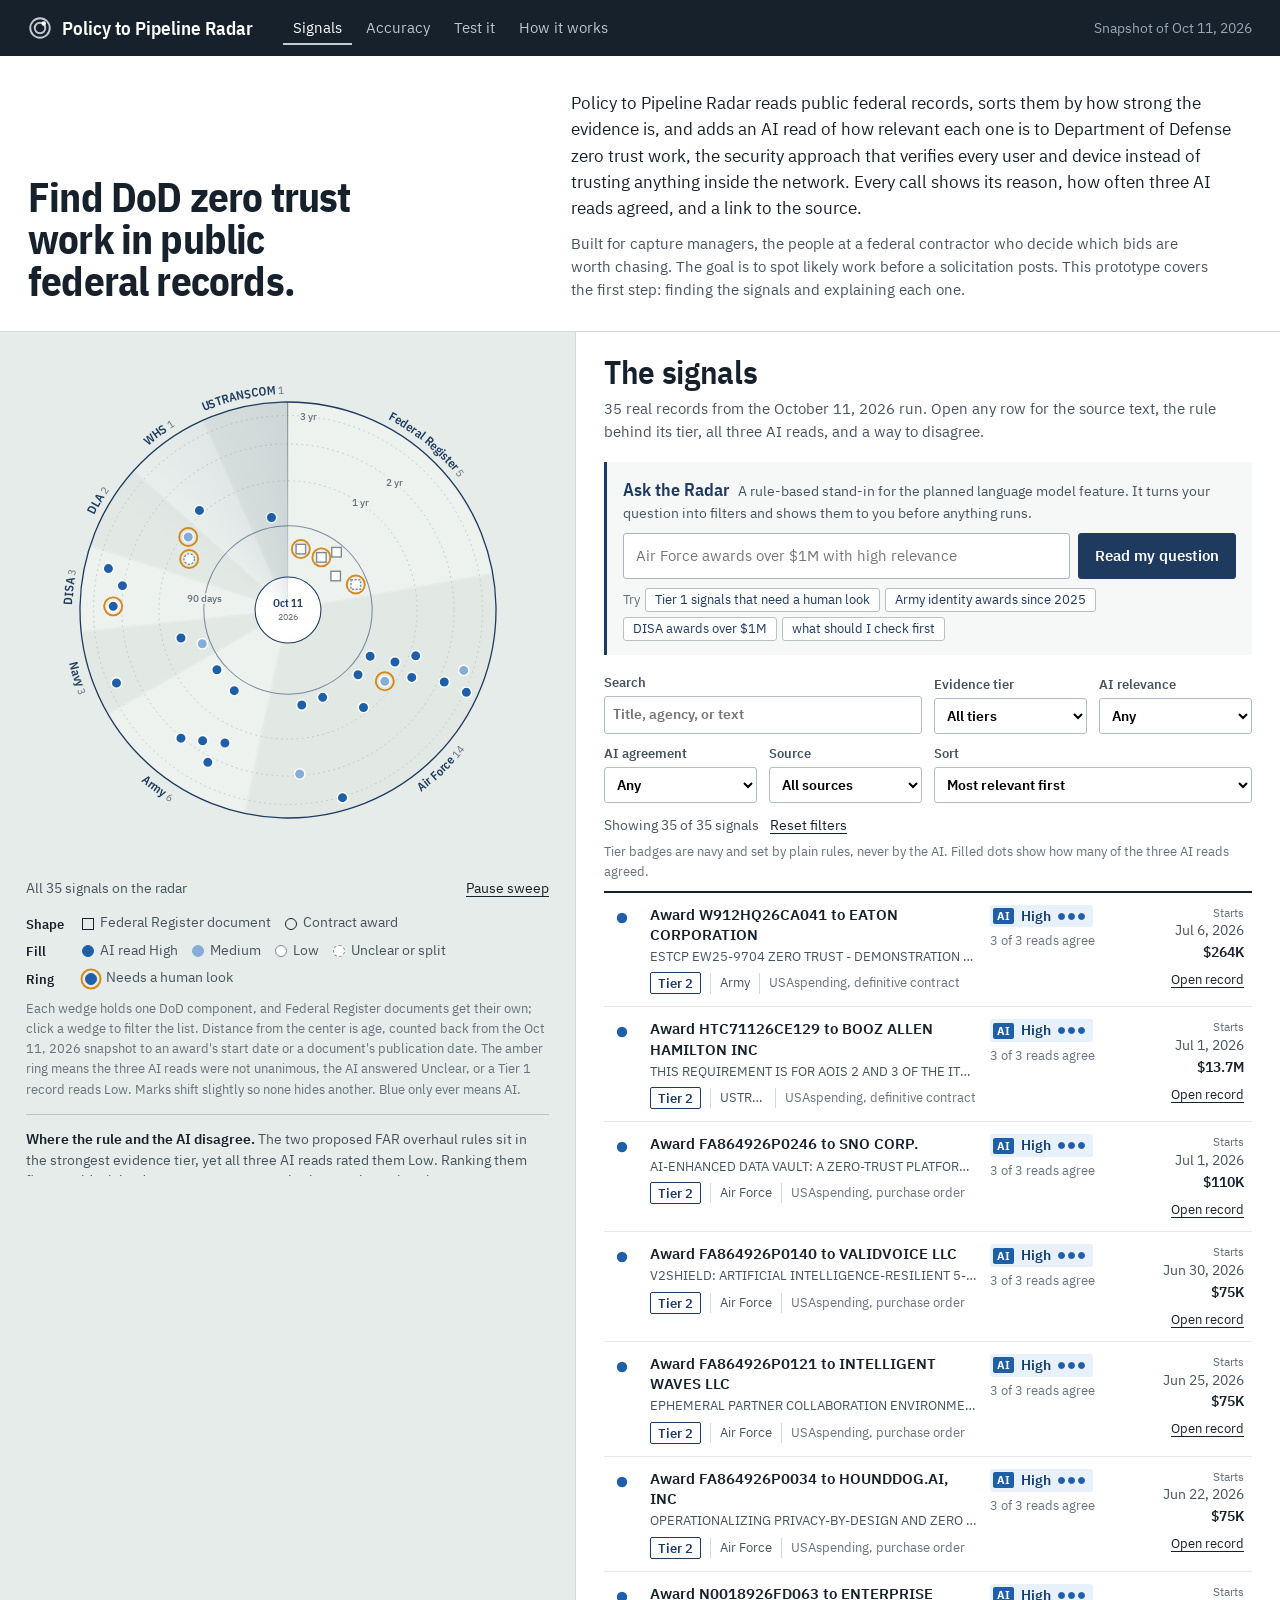
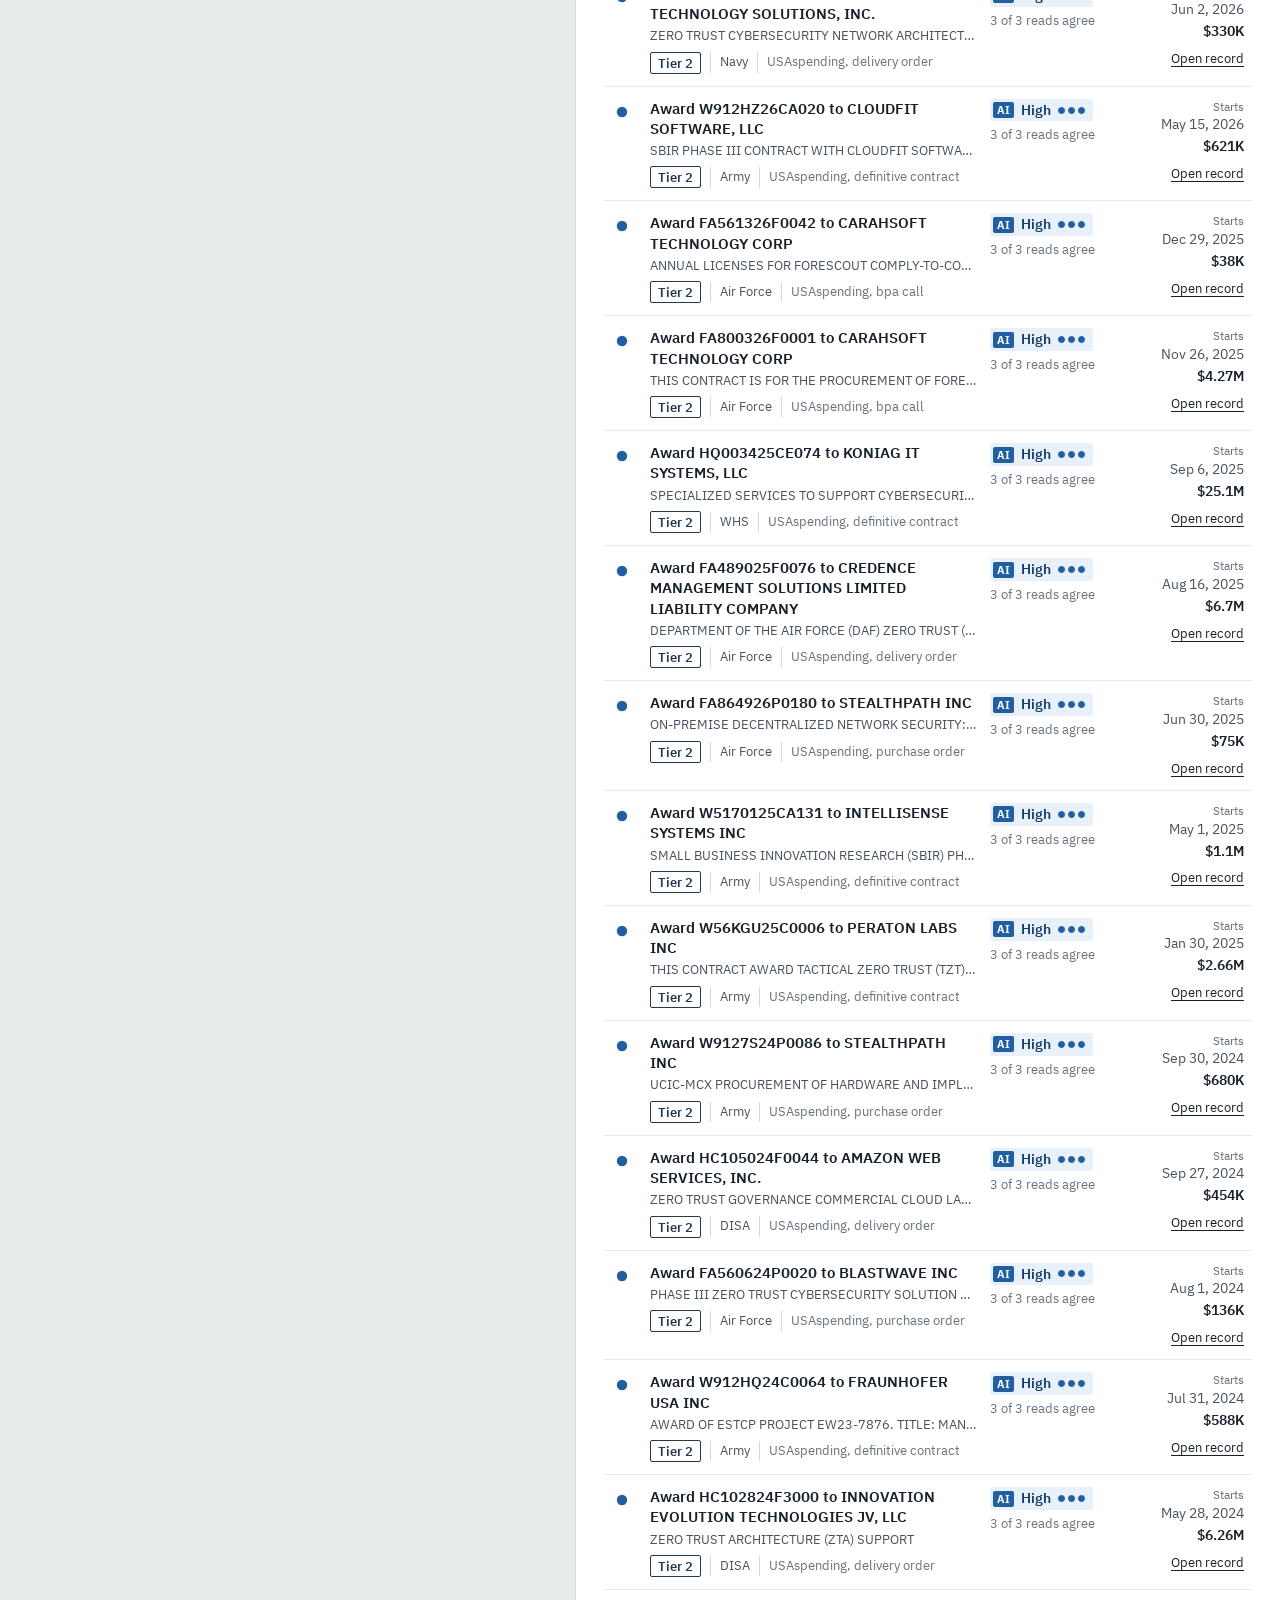
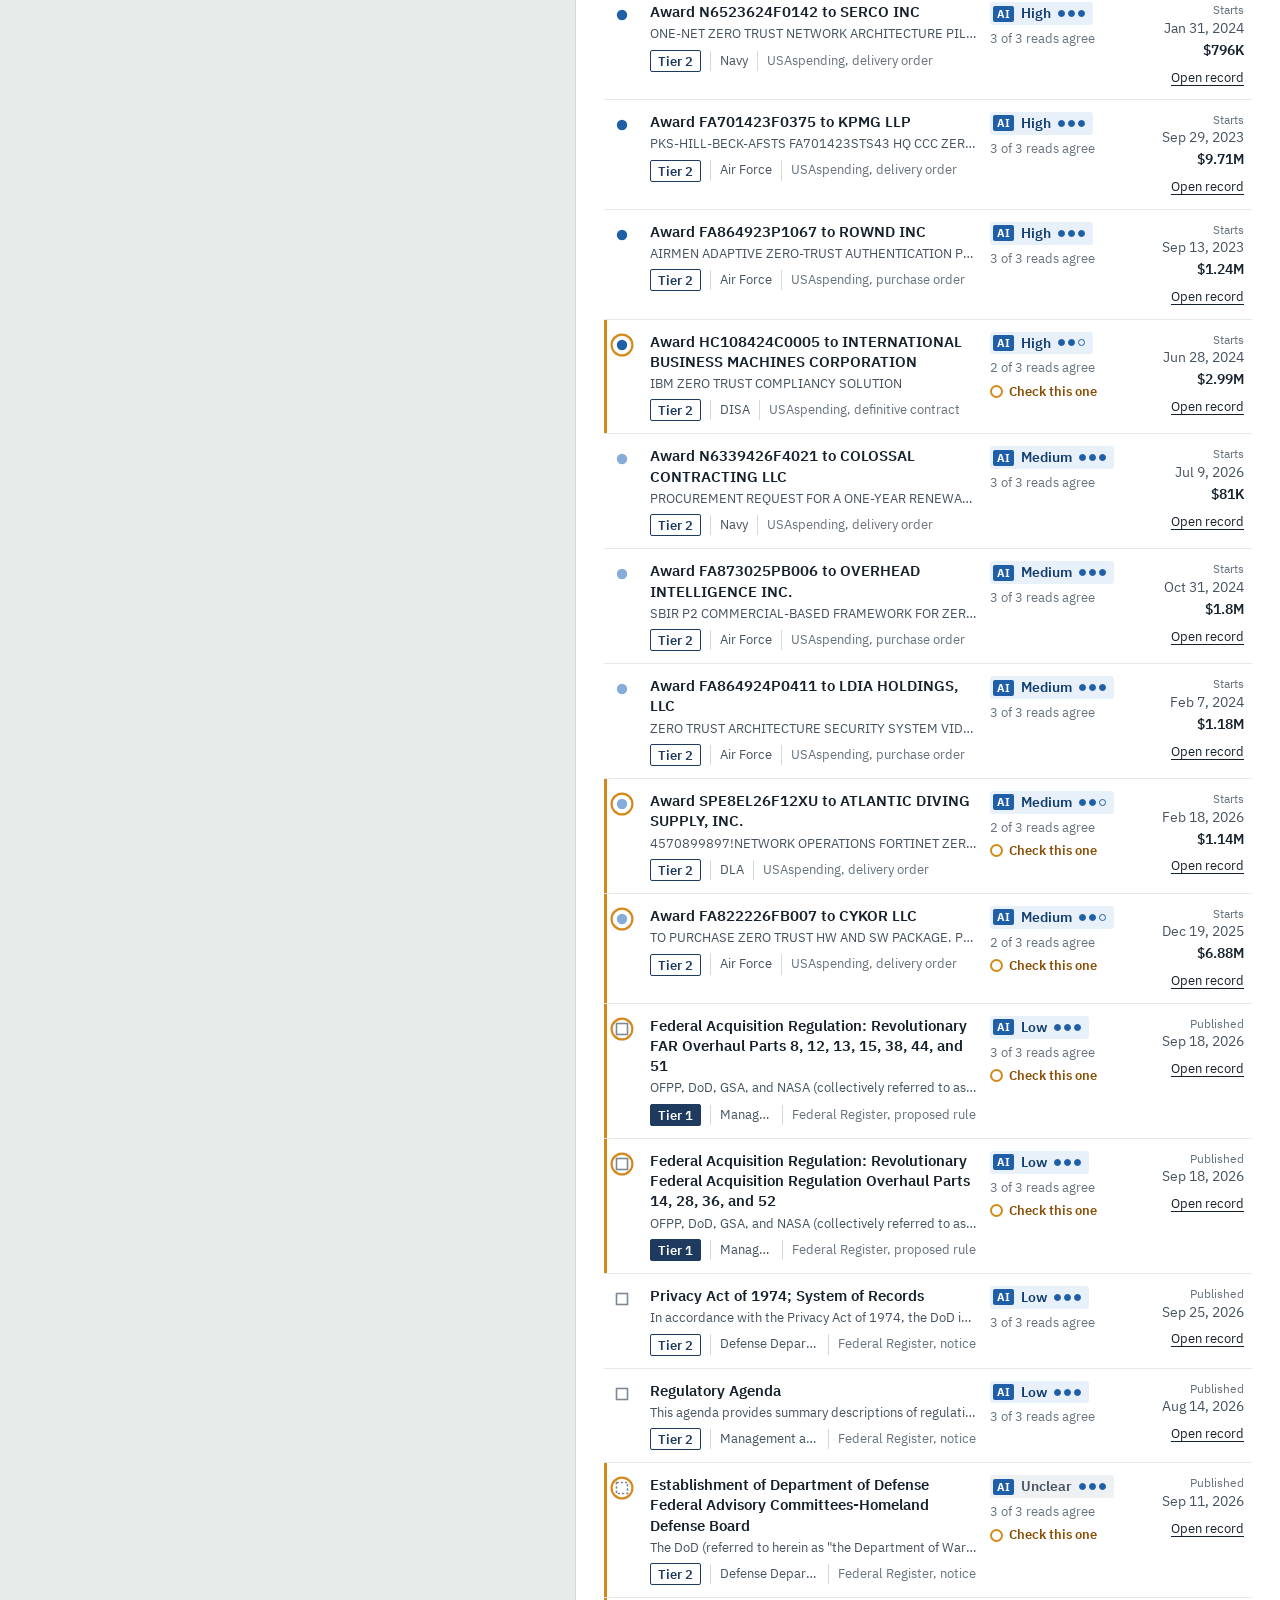
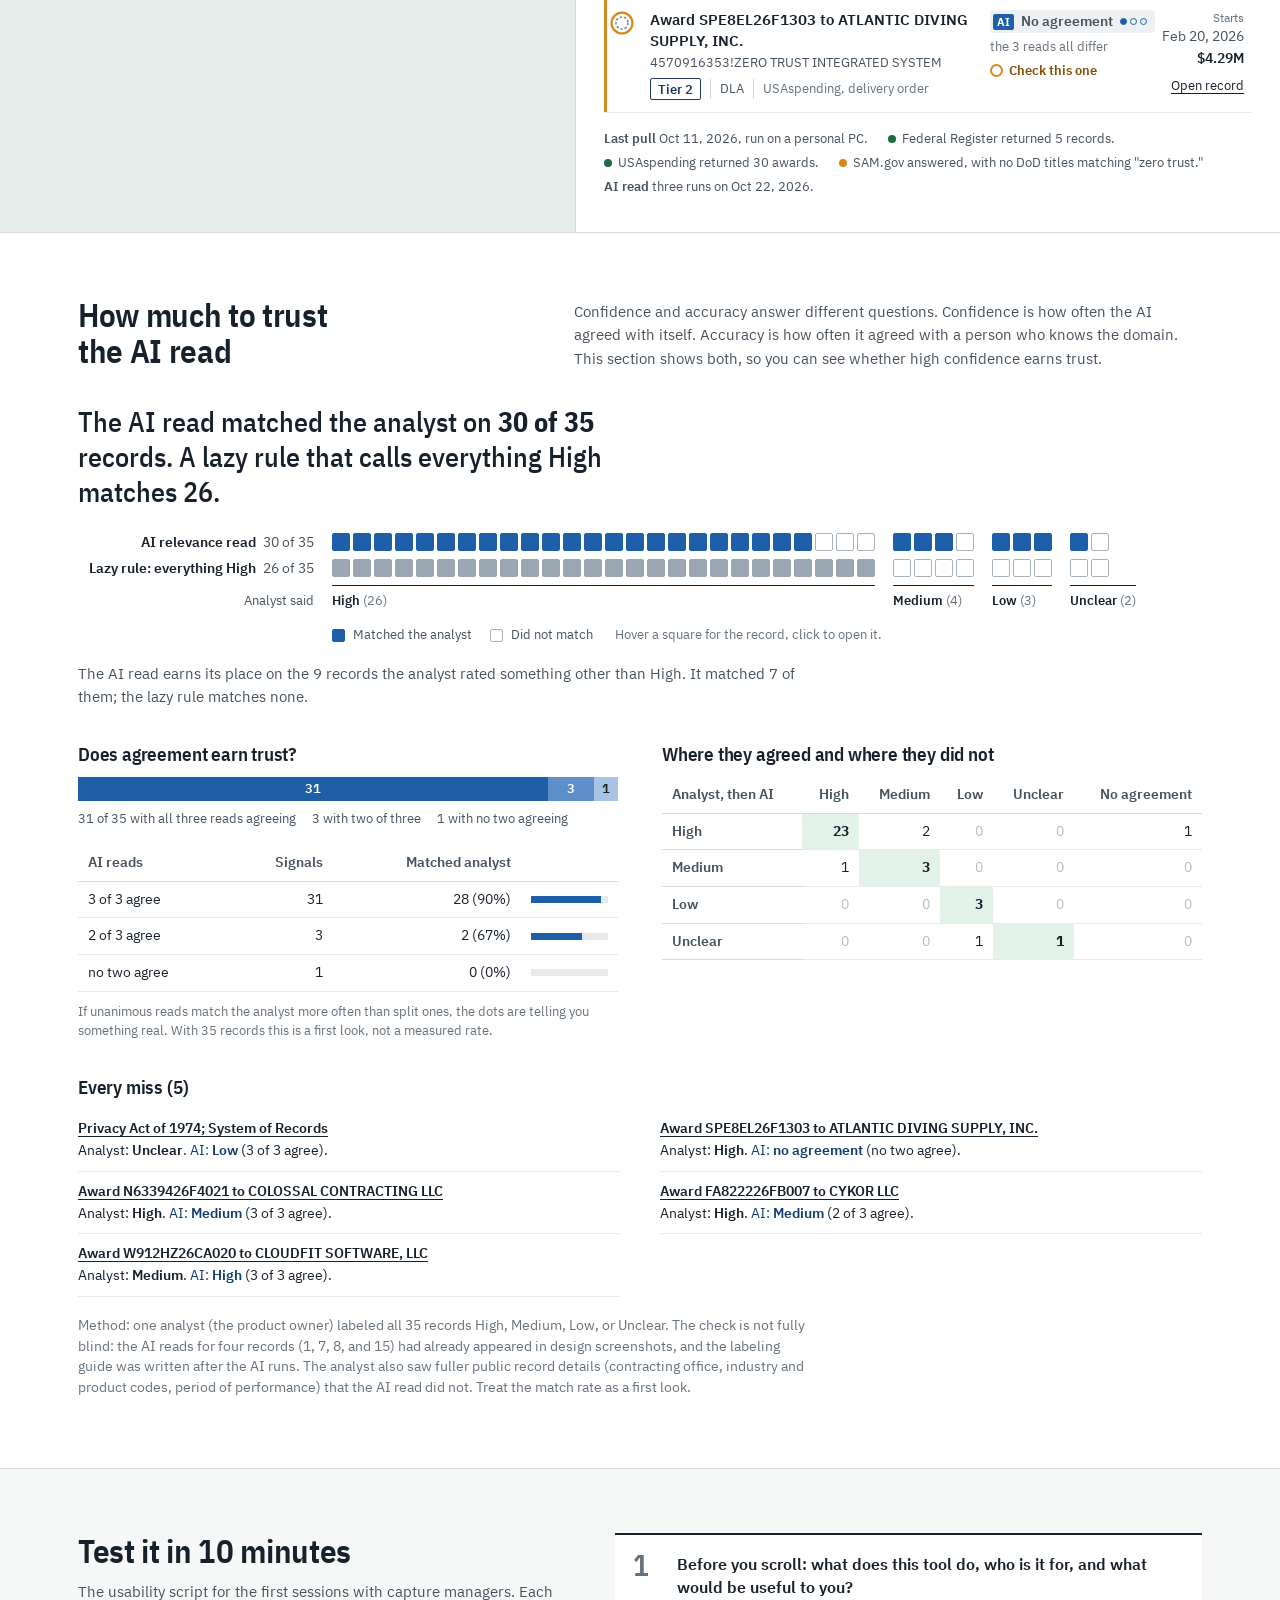
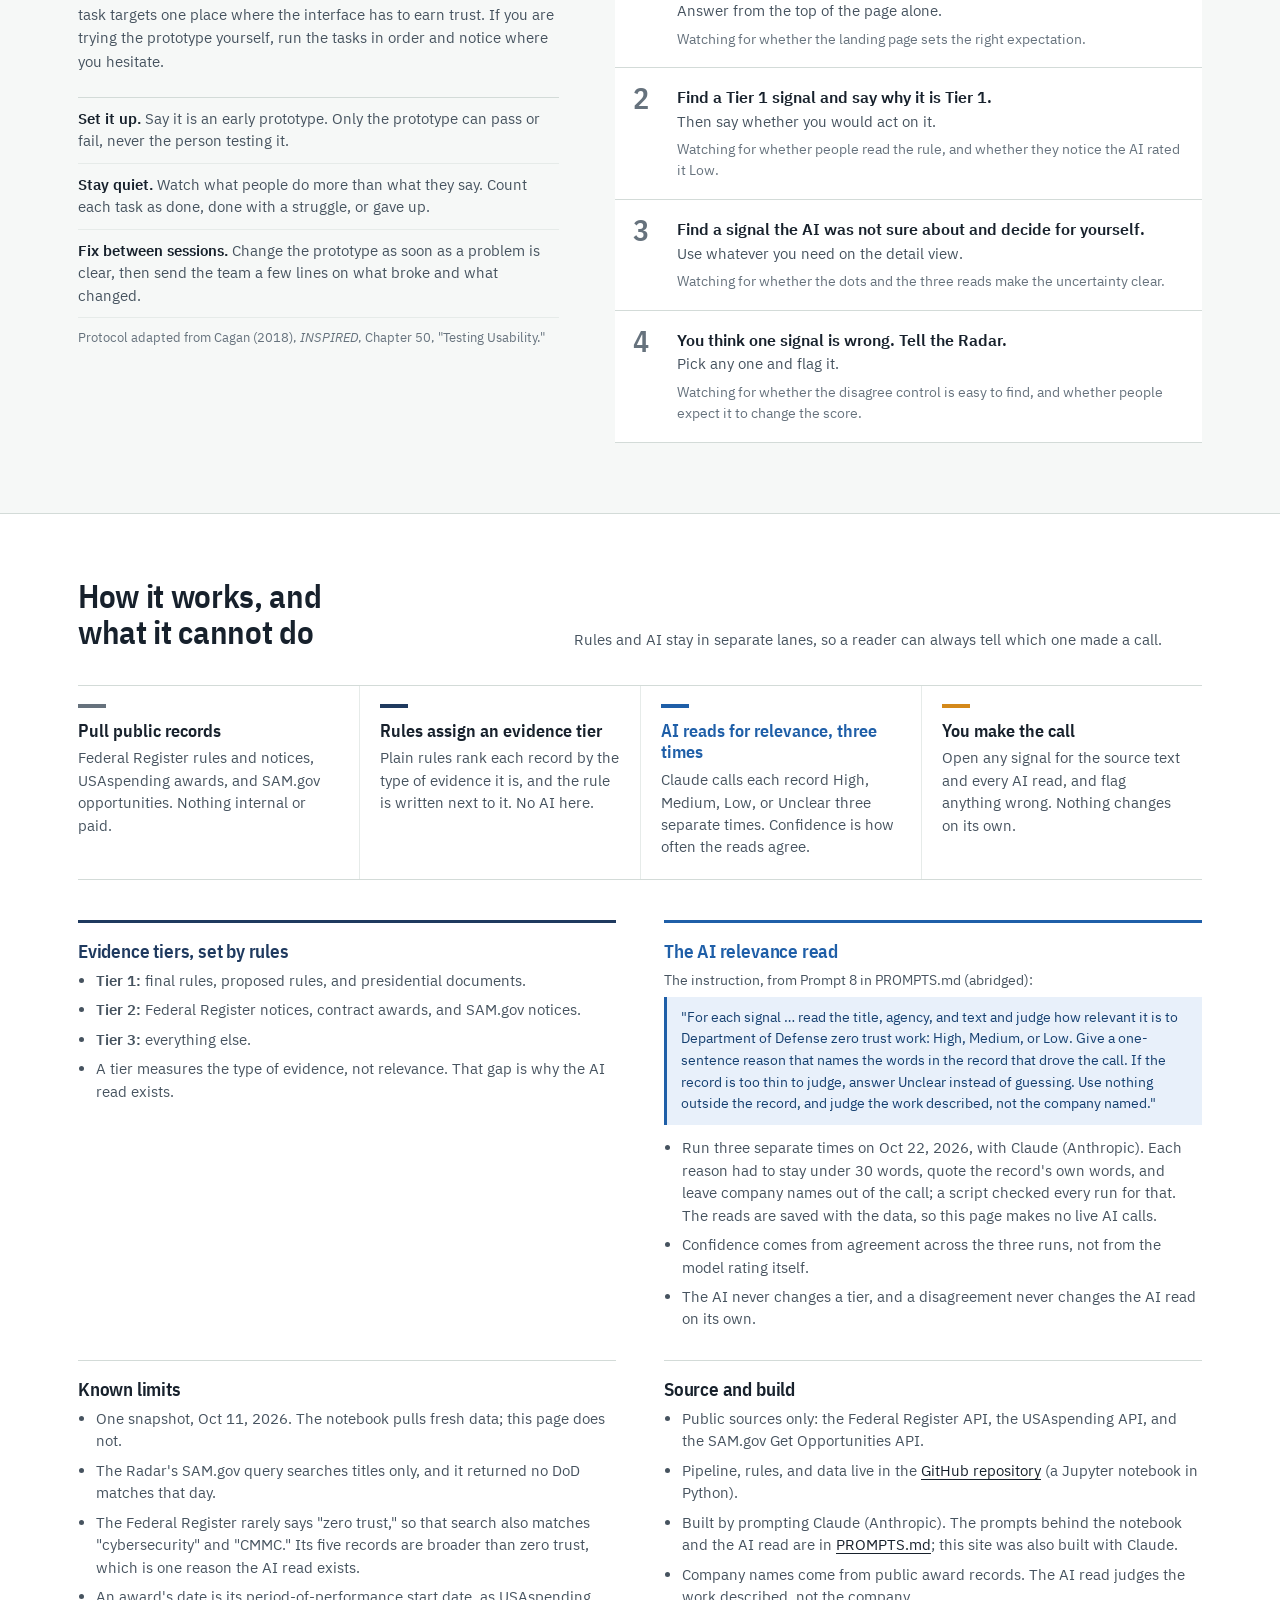
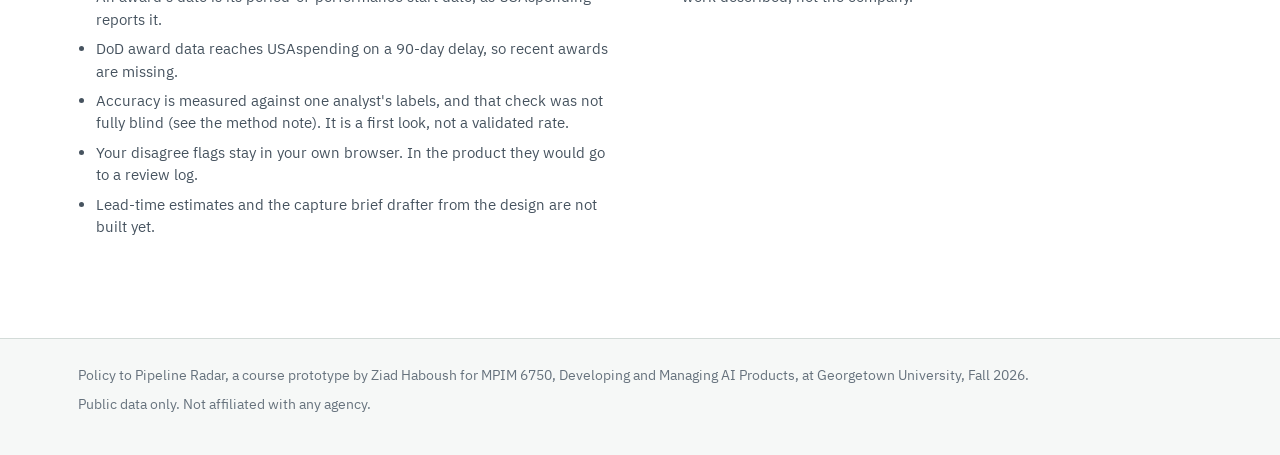
==== commit 55375926: "Rebuild the site as a linked radar console; fix audit findings Layout: the radar sits beside the sig" ====
--- a/docs/index.html
+++ b/docs/index.html
@@ -5,15 +5,15 @@
 <meta name="viewport" content="width=device-width, initial-scale=1">
 <title>Policy to Pipeline Radar</title>
 <meta name="description" content="A working prototype that finds DoD zero trust signals in public federal records. Each signal shows its rule-based evidence tier, an AI relevance read with how often three runs agreed, and its source.">
-<link rel="preload" href="assets/fonts/ibm-plex-sans-condensed-latin-700-normal.woff2" as="font" type="font/woff2" crossorigin>
+<link rel="preload" href="assets/fonts/ibm-plex-sans-condensed-latin-600-normal.woff2" as="font" type="font/woff2" crossorigin>
 <link rel="stylesheet" href="assets/style.css">
 <link rel="icon" href="data:image/svg+xml,%3Csvg xmlns='http://www.w3.org/2000/svg' viewBox='0 0 32 32'%3E%3Ccircle cx='16' cy='16' r='13' fill='none' stroke='%231f3a5f' stroke-width='3'/%3E%3Ccircle cx='16' cy='16' r='7' fill='none' stroke='%231f3a5f' stroke-width='2'/%3E%3Ccircle cx='21' cy='10' r='3' fill='%2318222e'/%3E%3C/svg%3E">
 </head>
 <body>
-<a class="skip" href="#radar">Skip to the signal list</a>
+<a class="skip" href="#feed-start">Skip to the signal list</a>
 
 <header class="topbar">
-  <div class="wrap bar">
+  <div class="bar">
     <a class="logo" href="#top" aria-label="Policy to Pipeline Radar, back to top">
       <svg viewBox="0 0 32 32" aria-hidden="true"><circle cx="16" cy="16" r="13"/><circle cx="16" cy="16" r="7"/><circle class="b" cx="21" cy="10" r="3"/></svg>
       <span>Policy to Pipeline Radar</span>
@@ -26,83 +26,53 @@
     </nav>
     <span class="snap">Snapshot of Oct 11, 2026</span>
   </div>
-  <div class="progress" aria-hidden="true"><span id="progress"></span></div>
 </header>
 
 <main id="top">
-<!-- ===================== LANDING ===================== -->
-<section class="hero" aria-labelledby="hero-h">
-  <div class="wrap hero-grid">
-    <div class="hero-copy">
-      <h1 id="hero-h">Find DoD zero trust work in public federal records.</h1>
-      <p class="lede">Policy to Pipeline Radar reads public federal records, sorts them by how strong the evidence is, and adds an AI read of how relevant each one is to Department of Defense zero trust work. Every call shows its reason, how often three AI reads agreed, and a link to the source.</p>
+<!-- ===================== INTRO ===================== -->
+<section class="intro" aria-labelledby="hero-h">
+  <div class="intro-grid">
+    <h1 id="hero-h">Find DoD zero trust work in public federal records.</h1>
+    <div class="intro-copy">
+      <p class="lede">Policy to Pipeline Radar reads public federal records, sorts them by how strong the evidence is, and adds an AI read of how relevant each one is to Department of Defense zero trust work, the security approach that verifies every user and device instead of trusting anything inside the network. Every call shows its reason, how often three AI reads agreed, and a link to the source.</p>
       <p class="who">Built for capture managers, the people at a federal contractor who decide which bids are worth chasing. The goal is to spot likely work before a solicitation posts. This prototype covers the first step: finding the signals and explaining each one.</p>
-      <div class="cta">
-        <a class="btn primary" href="#radar">Browse the 35 signals</a>
-        <a class="btn" href="#test">Try the 10-minute test</a>
-      </div>
-      <p class="course">A course prototype for MPIM 6750, Developing and Managing AI Products, Georgetown University.</p>
-    </div>
-
+    </div>
+  </div>
+</section>
+
+<!-- ===================== CONSOLE: radar + signal list ===================== -->
+<section class="console" id="radar" aria-labelledby="radar-h">
+  <div class="scope-pane">
     <figure class="scope" aria-labelledby="scope-cap">
       <div class="scope-box">
         <svg id="scope" viewBox="0 0 600 600" role="img" aria-labelledby="scope-title scope-desc">
           <title id="scope-title">Radar plot of the 35 signals</title>
-          <desc id="scope-desc">Each mark is one public record. Angle groups records by the component that issued them, distance from the center shows age, and size shows the award amount. Click a mark to open its record. The same records are listed below as text.</desc>
+          <desc id="scope-desc">Each mark is one public record. Each wedge holds one DoD component, and Federal Register documents get their own wedge. Distance from the center shows age. Fill color shows the AI relevance read. Click a mark or a wedge. The same records are listed beside the plot as text.</desc>
         </svg>
         <div class="sweep" id="sweep" aria-hidden="true"></div>
         <div class="tip" id="tip" role="status" aria-live="polite"></div>
       </div>
       <figcaption id="scope-cap">
-        <div class="key">
-          <span><i class="k-sq"></i>Federal Register document</span>
-          <span><i class="k-ci"></i>Contract award, sized by amount</span>
-          <span><i class="k-ai"></i>AI read: High</span>
-          <span><i class="k-ai dashed"></i>AI read: Medium</span>
-          <span><i class="k-rv"></i>Needs a human look</span>
-        </div>
-        <div class="scope-foot">
-          <span>The center is the Oct 11, 2026 snapshot, and each ring out is older. Marks are nudged slightly so none hides another.</span>
-          <button class="linkbtn" id="sweep-toggle" type="button" aria-pressed="false">Pause sweep</button>
+        <div class="scope-status"><span id="scope-count"></span><button class="linkbtn" id="sweep-toggle" type="button" aria-pressed="false">Pause sweep</button></div>
+        <dl class="key">
+          <div><dt>Shape</dt><dd><span><i class="g sq"></i>Federal Register document</span><span><i class="g ci"></i>Contract award</span></dd></div>
+          <div><dt>Fill</dt><dd><span><i class="g ci f-high"></i>AI read High</span><span><i class="g ci f-med"></i>Medium</span><span><i class="g ci f-low"></i>Low</span><span><i class="g ci f-unc"></i>Unclear or split</span></dd></div>
+          <div><dt>Ring</dt><dd><span><i class="g ci f-high look"></i>Needs a human look</span></dd></div>
+        </dl>
+        <p class="key-note">Each wedge holds one DoD component, and Federal Register documents get their own; click a wedge to filter the list. Distance from the center is age, counted back from the Oct 11, 2026 snapshot to an award's start date or a document's publication date. The amber ring means the three AI reads were not unanimous, the AI answered Unclear, or a Tier 1 record reads Low. Marks shift slightly so none hides another. Blue only ever means AI.</p>
+        <div class="notes">
+          <p><b>Where the rule and the AI disagree.</b> The two proposed FAR overhaul rules sit in the strongest evidence tier, yet all three AI reads rated them Low. Ranking them first would mislead a capture manager, so both carry the amber ring. <button class="linkbtn" type="button" id="show-far">Show the two rules</button></p>
+          <p><b>The 90-day ring.</b> No award sits inside it, which fits the 90-day delay on DoD contract data in USAspending. The newest marks are all Federal Register documents.</p>
         </div>
       </figcaption>
     </figure>
   </div>
 
-  <div class="wrap">
-    <ol class="flow" aria-label="How the Radar works">
-      <li class="f-src"><b>Pull public records</b><span>Federal Register rules and notices, USAspending awards, and SAM.gov opportunities. Nothing internal or paid.</span></li>
-      <li class="f-rule"><b>Rules assign an evidence tier</b><span>Plain rules rank each record by the type of evidence it is, and the rule is written next to it. No AI here.</span></li>
-      <li class="f-ai"><b>AI reads for relevance, three times</b><span>Claude calls each record High, Medium, Low, or Unclear three separate times. Confidence is how often the reads agree.</span></li>
-      <li class="f-you"><b>You make the call</b><span>Open any signal for the source text and every AI read, and flag anything wrong. Nothing changes on its own.</span></li>
-    </ol>
-  </div>
-</section>
-
-<!-- ===================== DISAGREEMENT STORY ===================== -->
-<section class="story" aria-labelledby="story-h">
-  <div class="wrap story-grid">
-    <div>
-      <h2 id="story-h">When the rule and the AI disagree, the Radar says so.</h2>
-      <p>A tier measures what kind of evidence a record is. It says nothing about whether the record matters to zero trust work. The two FAR overhaul rules are the clearest case: proposed rules sit in the strongest tier, yet all three AI reads rated them Low. Ranking them first would mislead a capture manager, so the Radar flags them for a person instead.</p>
-    </div>
-    <div class="pv" id="preview" aria-label="Example: one signal, explained"></div>
-  </div>
-</section>
-
-<!-- ===================== SIGNALS ===================== -->
-<section class="block" id="radar" aria-labelledby="radar-h">
-  <div class="wrap">
+  <div class="list-pane">
     <div class="head">
       <h2 id="radar-h">The signals</h2>
       <p class="sub">35 real records from the October 11, 2026 run. Open any row for the source text, the rule behind its tier, all three AI reads, and a way to disagree.</p>
     </div>
-
-    <dl class="legend" aria-label="How to read a row">
-      <div><dt><span class="badge t1">Tier 1</span><span class="badge t2">Tier 2</span></dt><dd><b>Evidence tier.</b> Set by a plain rule, never by the AI. Tier badges are always navy.</dd></div>
-      <div><dt><span class="airead"><span class="tag">AI</span>High <span class="dots" aria-hidden="true"><span class="on"></span><span class="on"></span><span class="on"></span></span></span></dt><dd><b>AI relevance read.</b> Blue only ever means AI. Filled dots show how many of the three reads agreed.</dd></div>
-      <div><dt><span class="flag">Check this one</span></dt><dd><b>Needs a human look.</b> The reads split, the AI could not tell, or the rule and the AI point opposite ways.</dd></div>
-    </dl>
 
     <div class="ask" id="ask">
       <form id="ask-form" autocomplete="off">
@@ -113,7 +83,7 @@
         </div>
       </form>
       <div class="examples">Try
-        <button type="button" data-q="Tier 1 signals the AI is unsure about">Tier 1 signals the AI is unsure about</button>
+        <button type="button" data-q="Tier 1 signals that need a human look">Tier 1 signals that need a human look</button>
         <button type="button" data-q="Army zero trust identity awards since 2025">Army identity awards since 2025</button>
         <button type="button" data-q="DISA awards over $1M">DISA awards over $1M</button>
         <button type="button" data-q="what should I check first">what should I check first</button>
@@ -135,21 +105,18 @@
       <label>AI relevance<select id="f-ai"><option value="">Any</option><option>High</option><option>Medium</option><option>Low</option><option>Unclear</option><option value="Split">No agreement</option></select></label>
       <label>AI agreement<select id="f-conf"><option value="">Any</option><option value="High">3 of 3 agree</option><option value="Medium">2 of 3 agree</option><option value="Low">No two agree</option></select></label>
       <label>Source<select id="f-src"><option value="">All sources</option><option value="federal_register">Federal Register</option><option value="usaspending">USAspending</option><option value="sam">SAM.gov</option></select></label>
-      <label>Sort<select id="f-sort">
+      <label class="sortl">Sort<select id="f-sort">
         <option value="relevance">Most relevant first</option>
         <option value="review">Needs a human look first</option>
         <option value="tier">Strongest evidence first</option>
         <option value="date">Newest first</option>
         <option value="amount">Largest award first</option>
       </select></label>
-      <button class="linkbtn" id="f-reset" type="button">Reset</button>
-    </div>
-    <div class="countline"><span id="count" aria-live="polite"></span><span class="active-chips" id="active-chips"></span></div>
-
-    <div class="feed" role="table" aria-label="Signals">
-      <div class="feed-head" role="row">
-        <span role="columnheader">Evidence</span><span role="columnheader">Signal</span><span role="columnheader">AI read</span><span role="columnheader">Agency</span><span role="columnheader">Date</span><span role="columnheader" class="r">Amount</span>
-      </div>
+    </div>
+    <div class="countline"><span><span id="count" aria-live="polite"></span> <button class="linkbtn" id="f-reset" type="button">Reset filters</button></span><span class="active-chips" id="active-chips"></span></div>
+    <p class="rowkey">Tier badges are navy and set by plain rules, never by the AI. Filled dots show how many of the three AI reads agreed.</p>
+
+    <div class="feed" role="table" aria-label="Signals" id="feed-start" tabindex="-1">
       <div id="feed" role="rowgroup"></div>
     </div>
 
@@ -164,9 +131,9 @@
 </section>
 
 <!-- ===================== ACCURACY ===================== -->
-<section class="block alt" id="accuracy" aria-labelledby="acc-h">
+<section class="block" id="accuracy" aria-labelledby="acc-h">
   <div class="wrap">
-    <div class="head">
+    <div class="head split">
       <h2 id="acc-h">How much to trust the AI read</h2>
       <p class="sub">Confidence and accuracy answer different questions. Confidence is how often the AI agreed with itself. Accuracy is how often it agreed with a person who knows the domain. This section shows both, so you can see whether high confidence earns trust.</p>
     </div>
@@ -175,7 +142,7 @@
 </section>
 
 <!-- ===================== TEST IT ===================== -->
-<section class="block" id="test" aria-labelledby="test-h">
+<section class="block tint" id="test" aria-labelledby="test-h">
   <div class="wrap test-grid">
     <div class="head">
       <h2 id="test-h">Test it in 10 minutes</h2>
@@ -184,6 +151,7 @@
         <p><b>Set it up.</b> Say it is an early prototype. Only the prototype can pass or fail, never the person testing it.</p>
         <p><b>Stay quiet.</b> Watch what people do more than what they say. Count each task as done, done with a struggle, or gave up.</p>
         <p><b>Fix between sessions.</b> Change the prototype as soon as a problem is clear, then send the team a few lines on what broke and what changed.</p>
+        <p class="credit">Protocol adapted from Cagan (2018), <i>INSPIRED</i>, Chapter 50, "Testing Usability."</p>
       </div>
     </div>
     <ol class="tasks">
@@ -196,12 +164,18 @@
 </section>
 
 <!-- ===================== ABOUT ===================== -->
-<section class="block alt" id="about" aria-labelledby="about-h">
+<section class="block" id="about" aria-labelledby="about-h">
   <div class="wrap">
-    <div class="head">
+    <div class="head split">
       <h2 id="about-h">How it works, and what it cannot do</h2>
       <p class="sub">Rules and AI stay in separate lanes, so a reader can always tell which one made a call.</p>
     </div>
+    <ol class="flow" aria-label="How the Radar works">
+      <li class="f-src"><b>Pull public records</b><span>Federal Register rules and notices, USAspending awards, and SAM.gov opportunities. Nothing internal or paid.</span></li>
+      <li class="f-rule"><b>Rules assign an evidence tier</b><span>Plain rules rank each record by the type of evidence it is, and the rule is written next to it. No AI here.</span></li>
+      <li class="f-ai"><b>AI reads for relevance, three times</b><span>Claude calls each record High, Medium, Low, or Unclear three separate times. Confidence is how often the reads agree.</span></li>
+      <li class="f-you"><b>You make the call</b><span>Open any signal for the source text and every AI read, and flag anything wrong. Nothing changes on its own.</span></li>
+    </ol>
     <div class="about-grid">
       <section class="lane rule-lane" aria-labelledby="ab1">
         <h3 id="ab1">Evidence tiers, set by rules</h3>
@@ -214,9 +188,10 @@
       </section>
       <section class="lane ai-lane" aria-labelledby="ab2">
         <h3 id="ab2">The AI relevance read</h3>
-        <blockquote class="prompt">"For each signal, read the title, agency, and text and judge how relevant it is to Department of Defense zero trust work: High, Medium, or Low. Give a one-sentence reason that names the words in the record that drove the call. If the record is too thin to judge, answer Unclear instead of guessing. Use nothing outside the record, and judge the work described, not the company named."</blockquote>
-        <ul>
-          <li>Run three times, independently, on Oct 22, 2026, with Claude (Anthropic). The reads are saved with the data, so this page makes no live AI calls.</li>
+        <p class="prompt-label">The instruction, from Prompt 8 in PROMPTS.md (abridged):</p>
+        <blockquote class="prompt">"For each signal &hellip; read the title, agency, and text and judge how relevant it is to Department of Defense zero trust work: High, Medium, or Low. Give a one-sentence reason that names the words in the record that drove the call. If the record is too thin to judge, answer Unclear instead of guessing. Use nothing outside the record, and judge the work described, not the company named."</blockquote>
+        <ul>
+          <li>Run three separate times on Oct 22, 2026, with Claude (Anthropic). Each reason had to stay under 30 words, quote the record's own words, and leave company names out of the call; a script checked every run for that. The reads are saved with the data, so this page makes no live AI calls.</li>
           <li>Confidence comes from agreement across the three runs, not from the model rating itself.</li>
           <li>The AI never changes a tier, and a disagreement never changes the AI read on its own.</li>
         </ul>
@@ -225,7 +200,9 @@
         <h3 id="ab3">Known limits</h3>
         <ul>
           <li>One snapshot, Oct 11, 2026. The notebook pulls fresh data; this page does not.</li>
-          <li>SAM.gov searches titles only and returned no DoD matches that day.</li>
+          <li>The Radar's SAM.gov query searches titles only, and it returned no DoD matches that day.</li>
+          <li>The Federal Register rarely says "zero trust," so that search also matches "cybersecurity" and "CMMC." Its five records are broader than zero trust, which is one reason the AI read exists.</li>
+          <li>An award's date is its period-of-performance start date, as USAspending reports it.</li>
           <li>DoD award data reaches USAspending on a 90-day delay, so recent awards are missing.</li>
           <li>Accuracy is measured against one analyst's labels, and that check was not fully blind (see the method note). It is a first look, not a validated rate.</li>
           <li>Your disagree flags stay in your own browser. In the product they would go to a review log.</li>
@@ -237,7 +214,7 @@
         <ul>
           <li>Public sources only: the Federal Register API, the USAspending API, and the SAM.gov Get Opportunities API.</li>
           <li>Pipeline, rules, and data live in the <a href="https://github.com/haboushziad-hash/policy-to-pipeline-radar">GitHub repository</a> (a Jupyter notebook in Python).</li>
-          <li>Built by prompting Claude (Anthropic). Every prompt is in <a href="https://github.com/haboushziad-hash/policy-to-pipeline-radar/blob/main/PROMPTS.md">PROMPTS.md</a>.</li>
+          <li>Built by prompting Claude (Anthropic). The prompts behind the notebook and the AI read are in <a href="https://github.com/haboushziad-hash/policy-to-pipeline-radar/blob/main/PROMPTS.md">PROMPTS.md</a>; this site was also built with Claude.</li>
           <li>Company names come from public award records. The AI read judges the work described, not the company.</li>
         </ul>
       </section>
@@ -248,12 +225,11 @@
 
 <footer>
   <div class="wrap foot">
-    <span>Policy to Pipeline Radar, a course prototype by Ziad Haboush for MPIM 6750 at Georgetown University, Fall 2026.</span>
+    <span>Policy to Pipeline Radar, a course prototype by Ziad Haboush for MPIM 6750, Developing and Managing AI Products, at Georgetown University, Fall 2026.</span>
     <span>Public data only. Not affiliated with any agency.</span>
   </div>
 </footer>
 
-<button class="totop" id="totop" type="button" aria-label="Back to top">Back to top</button>
 <div class="toast" id="toast" role="status" aria-live="polite"></div>
 
 <dialog id="detail" aria-labelledby="dlg-title">
--- a/docs/assets/style.css
+++ b/docs/assets/style.css
@@ -1,6 +1,7 @@
 /* Policy to Pipeline Radar: course prototype site.
-   Plotting-board look: chart-paper ground, navy ink for anything a rule decided,
-   one blue for anything the AI produced, amber only for "needs a human look". */
+   An analyst console, not a landing page: the radar and the signal list sit side by side
+   and stay linked. Navy ink for anything a rule decided, one blue for anything the AI
+   produced, amber only for "needs a human look". */
 /* IBM Plex, self-hosted (SIL Open Font License, see fonts/OFL-LICENSE.txt) */
 @font-face { font-family: "IBM Plex Sans"; font-style: normal; font-weight: 400; font-display: swap; src: url("fonts/ibm-plex-sans-latin-400-normal.woff2") format("woff2"); }
 @font-face { font-family: "IBM Plex Sans"; font-style: normal; font-weight: 500; font-display: swap; src: url("fonts/ibm-plex-sans-latin-500-normal.woff2") format("woff2"); }
@@ -12,254 +13,252 @@
 @font-face { font-family: "IBM Plex Sans Condensed"; font-style: normal; font-weight: 700; font-display: swap; src: url("fonts/ibm-plex-sans-condensed-latin-700-normal.woff2") format("woff2"); }
 
 :root {
-  --paper: #f7f9f8;
-  --chart: #e8eeeb;
-  --chart-2: #dfe7e3;
-  --grid: #c6d2cd;
-  --ink: #18222e;
-  --muted: #485665;
-  --faint: #66737f;
-  --line: #d2dad7;
-  --line-soft: #e3e9e6;
+  --paper: #f6f8f7;
+  --chart: #e6ece9;
+  --wedge-a: #edf2ef;
+  --wedge-b: #e2e9e5;
+  --grid: #b9c7c1;
+  --ink: #17212c;
+  --muted: #46535f;
+  --faint: #66727d;
+  --line: #d3dbd8;
+  --line-soft: #e6ebe9;
   --white: #ffffff;
   --navy: #1f3a5f;
   --navy-2: #4f6b8c;
-  --tier3: #b7c6d8;
+  --tier3: #8c9aa8;
   --ai: #1f5fa8;
-  --ai-soft: #e6effa;
-  --ai-line: #8fb5e2;
-  --amber: #8f5206;
-  --amber-dot: #d08a1f;
-  --amber-soft: #fbeed6;
-  --amber-line: #e3b062;
+  --ai-mid: #86acd9;
+  --ai-soft: #e8f0fa;
+  --ai-ink: #123d6e;
+  --low: #7d8995;
+  --amber: #8a4f05;
+  --amber-dot: #d4891a;
+  --amber-soft: #fcf0da;
+  --amber-line: #e6b45f;
   --good: #1d6b41;
   --good-soft: #e3f2e9;
   --bad: #9b1c1c;
   --bad-soft: #f9e6e6;
   --display: "IBM Plex Sans Condensed", "Arial Narrow", "Segoe UI", sans-serif;
   --text: "IBM Plex Sans", "Segoe UI", -apple-system, Roboto, Arial, sans-serif;
-  --T: 9s; /* one sweep */
+  --bar-h: 56px;
+  --T: 9s; /* one sweep, keep in step with SWEEP_SECONDS in app.js */
 }
 
 * { box-sizing: border-box; }
 [hidden] { display: none !important; }
-html { scroll-behavior: smooth; scroll-padding-top: 72px; }
-body { margin: 0; font-family: var(--text); color: var(--ink); background: var(--paper); font-size: 16px; line-height: 1.6; -webkit-font-smoothing: antialiased; }
+html { scroll-behavior: smooth; scroll-padding-top: calc(var(--bar-h) + 12px); }
+body { margin: 0; font-family: var(--text); color: var(--ink); background: var(--paper); font-size: 16px; line-height: 1.55; -webkit-font-smoothing: antialiased; }
 a { color: var(--ink); text-decoration: underline; text-decoration-thickness: 1px; text-underline-offset: 3px; }
 a:hover { text-decoration-thickness: 2px; }
-:focus-visible { outline: 3px solid #e7b416; outline-offset: 2px; border-radius: 3px; }
+:focus-visible { outline: 3px solid #e7b416; outline-offset: 2px; border-radius: 2px; }
 b, strong { font-weight: 600; }
-.wrap { max-width: 1200px; margin: 0 auto; padding: 0 24px; }
+.wrap { max-width: 1180px; margin: 0 auto; padding: 0 28px; }
 .sr-only { position: absolute; width: 1px; height: 1px; overflow: hidden; clip: rect(0 0 0 0); white-space: nowrap; }
 .skip { position: absolute; left: -999px; top: 8px; background: var(--white); padding: 8px 12px; z-index: 60; }
 .skip:focus { left: 8px; }
 
-h1, h2, h3 { font-family: var(--display); letter-spacing: -0.01em; line-height: 1.08; margin: 0; }
-h2 { font-size: clamp(30px, 3.4vw, 42px); font-weight: 600; }
-h3 { font-size: 21px; font-weight: 600; }
+h1, h2, h3 { font-family: var(--display); letter-spacing: -0.01em; line-height: 1.1; margin: 0; }
+h2 { font-size: clamp(27px, 2.6vw, 34px); font-weight: 600; }
+h3 { font-size: 19px; font-weight: 600; }
 
 /* ---------- top bar ---------- */
-.topbar { position: sticky; top: 0; z-index: 30; background: rgba(247, 249, 248, .94); backdrop-filter: blur(8px); border-bottom: 1px solid var(--line); }
-.bar { display: flex; align-items: center; gap: 28px; height: 60px; }
-.logo { display: flex; align-items: center; gap: 10px; text-decoration: none; font-family: var(--display); font-weight: 600; font-size: 19px; white-space: nowrap; }
-.logo svg { width: 26px; height: 26px; fill: none; stroke: var(--navy); stroke-width: 2.5; }
-.logo svg .b { fill: var(--ink); stroke: none; }
-.nav { display: flex; gap: 2px; overflow-x: auto; scrollbar-width: none; min-width: 0; }
-.nav a { text-decoration: none; color: var(--muted); padding: 6px 11px; border-radius: 4px; font-size: 15px; white-space: nowrap; }
-.nav a:hover { color: var(--ink); background: var(--chart); }
-.nav a.on { color: var(--ink); box-shadow: inset 0 -2px 0 var(--navy); border-radius: 0; }
-.snap { margin-left: auto; font-size: 13.5px; color: var(--faint); white-space: nowrap; }
-.progress { height: 2px; background: transparent; }
-.progress span { display: block; height: 2px; width: 0; background: var(--navy); transition: width .1s linear; }
+.topbar { position: sticky; top: 0; z-index: 30; background: var(--ink); color: #dfe6ec; }
+.bar { display: flex; align-items: center; gap: 30px; height: var(--bar-h); padding: 0 28px; }
+.logo { display: flex; align-items: center; gap: 10px; text-decoration: none; color: var(--white); font-family: var(--display); font-weight: 600; font-size: 18.5px; white-space: nowrap; }
+.logo svg { width: 24px; height: 24px; fill: none; stroke: #c3cbd2; stroke-width: 2.5; }
+.logo svg .b { fill: var(--white); stroke: none; }
+.nav { display: flex; gap: 4px; overflow-x: auto; scrollbar-width: none; min-width: 0; }
+.nav a { text-decoration: none; color: #b9c5d0; padding: 6px 10px; font-size: 14.5px; white-space: nowrap; border-radius: 3px; }
+.nav a:hover { color: var(--white); background: rgba(255, 255, 255, .08); }
+.nav a.on { color: var(--white); box-shadow: inset 0 -2px 0 #c3cbd2; border-radius: 0; }
+.snap { margin-left: auto; font-size: 13.5px; color: #9aa8b5; white-space: nowrap; font-variant-numeric: tabular-nums; }
 
 /* ---------- buttons ---------- */
-.btn { display: inline-flex; align-items: center; gap: 8px; border: 1.5px solid var(--ink); background: transparent; color: var(--ink); padding: 11px 18px; border-radius: 4px; font: inherit; font-weight: 600; font-size: 15px; cursor: pointer; text-decoration: none; transition: background .15s, color .15s; }
+.btn { display: inline-flex; align-items: center; gap: 8px; border: 1.5px solid var(--ink); background: transparent; color: var(--ink); padding: 10px 16px; border-radius: 3px; font: inherit; font-weight: 600; font-size: 15px; cursor: pointer; text-decoration: none; transition: background .15s, color .15s; }
 .btn:hover { background: var(--ink); color: var(--white); }
-.btn.primary { background: var(--ink); color: var(--white); }
-.btn.primary:hover { background: var(--navy); border-color: var(--navy); }
 .btn.rule { background: var(--navy); border-color: var(--navy); color: var(--white); }
 .btn.rule:hover { background: #142a47; }
-.btn.small { padding: 7px 12px; font-size: 14px; }
-.linkbtn { font: inherit; font-size: 14.5px; background: none; border: 0; padding: 4px 2px; color: var(--ink); text-decoration: underline; text-underline-offset: 3px; cursor: pointer; }
-
-/* ---------- hero ---------- */
-.hero { background-color: var(--chart); background-image: linear-gradient(var(--chart-2) 1px, transparent 1px), linear-gradient(90deg, var(--chart-2) 1px, transparent 1px); background-size: 40px 40px; border-bottom: 1px solid var(--line); padding: 56px 0 0; }
-.hero-grid { display: grid; grid-template-columns: minmax(0, 1fr) minmax(0, 1.02fr); gap: 48px; align-items: center; }
-.hero h1 { font-size: clamp(42px, 5.6vw, 70px); font-weight: 700; line-height: 1.0; letter-spacing: -0.02em; max-width: 13ch; margin-bottom: 22px; }
-.lede { font-size: 19px; line-height: 1.55; max-width: 56ch; margin: 0 0 14px; }
-.who { color: var(--muted); max-width: 58ch; margin: 0 0 26px; }
-.cta { display: flex; flex-wrap: wrap; gap: 12px; margin-bottom: 18px; }
-.course { font-size: 14px; color: var(--faint); margin: 0; }
-
-/* the scope */
-.scope { margin: 0; }
-.scope-box { position: relative; width: 100%; max-width: 580px; margin: 0 auto; aspect-ratio: 1 / 1; overflow: hidden; }
+.btn.small { padding: 6px 12px; font-size: 14px; }
+.linkbtn { font: inherit; font-size: 14px; background: none; border: 0; padding: 2px 0; color: var(--ink); text-decoration: underline; text-underline-offset: 3px; cursor: pointer; }
+
+/* ---------- intro ---------- */
+.intro { background: var(--white); border-bottom: 1px solid var(--line); }
+.intro-grid { display: grid; grid-template-columns: minmax(0, 5fr) minmax(0, 7fr); gap: 56px; align-items: end; padding: 34px 28px 30px; max-width: 1480px; }
+.intro h1 { font-size: clamp(32px, 3.2vw, 46px); font-weight: 700; line-height: 1.02; letter-spacing: -0.02em; max-width: 15ch; }
+.lede { font-size: 17px; line-height: 1.55; margin: 0 0 10px; max-width: 70ch; }
+.who { color: var(--muted); font-size: 15px; margin: 0; max-width: 72ch; }
+
+/* ---------- console ---------- */
+.console { display: grid; grid-template-columns: minmax(440px, 45%) minmax(0, 1fr); border-bottom: 1px solid var(--line); background: var(--white); }
+.scope-pane { background: var(--chart); border-right: 1px solid var(--line); }
+.scope { position: sticky; top: var(--bar-h); margin: 0; padding: 18px 26px 22px; max-height: calc(100vh - var(--bar-h)); overflow-y: auto; scrollbar-width: thin; }
+.scope-box { position: relative; width: 100%; max-width: clamp(340px, calc(100vh - 380px), 560px); aspect-ratio: 1 / 1; margin: 0 auto; }
 #scope { width: 100%; height: 100%; display: block; overflow: visible; }
-#scope .disc { fill: #f3f6f4; stroke: var(--navy); stroke-width: 1.5; }
-#scope .ring { fill: none; stroke: var(--grid); stroke-width: 1; stroke-dasharray: 3 4; }
-#scope .spoke { stroke: var(--grid); stroke-width: 1; }
-#scope .ring-label { font: 500 12px var(--text); fill: var(--faint); }
-#scope .sector-label { font: 600 15px var(--display); fill: var(--navy); }
-#scope .sector-count { font: 400 12px var(--text); fill: var(--faint); }
-#scope .blip { cursor: pointer; }
-#scope .blip .mark { stroke: var(--white); stroke-width: 1.5; }
-#scope .blip .t1 { fill: var(--navy); }
-#scope .blip .t2 { fill: var(--navy-2); }
-#scope .blip .t3 { fill: var(--tier3); }
-#scope .blip .ai-ring { fill: none; stroke: var(--ai); stroke-width: 2; pointer-events: none; }
-#scope .blip .halo, #scope .blip .rv { pointer-events: none; }
-#scope .blip .ai-ring.med { stroke-dasharray: 3 3; }
-#scope .blip .rv { fill: var(--amber-dot); stroke: var(--white); stroke-width: 1.2; }
-#scope .blip .halo { fill: none; stroke: var(--navy); stroke-width: 2; opacity: 0; transform-box: fill-box; transform-origin: center; }
-#scope .blip:hover .mark, #scope .blip:focus .mark { stroke: var(--ink); stroke-width: 2.5; }
-#scope .blip:focus { outline: none; }
-#scope .ring-draw { stroke-dasharray: 2000; stroke-dashoffset: 2000; animation: draw 1.4s ease-out forwards; }
+#scope .wedge { fill: var(--wedge-a); stroke: var(--chart); stroke-width: 2; cursor: pointer; transition: fill .15s; }
+#scope .wedge.alt { fill: var(--wedge-b); }
+#scope .wedge:hover { fill: #d6e0db; }
+#scope .wedge.on { fill: #cbd8d1; }
+#scope .rim { fill: none; stroke: var(--navy); stroke-width: 1.5; pointer-events: none; }
+#scope .ring { fill: none; stroke: var(--grid); stroke-width: 1; stroke-dasharray: 2 4; pointer-events: none; }
+#scope .ring.r90 { stroke: var(--navy); stroke-dasharray: none; stroke-width: 1.2; opacity: .55; }
+#scope .ring-label { font: 500 11px var(--text); fill: var(--faint); paint-order: stroke; stroke: var(--wedge-a); stroke-width: 4px; pointer-events: none; }
+#scope .core { fill: var(--white); stroke: var(--navy); stroke-width: 1.2; pointer-events: none; }
+#scope .core-label { font: 600 12.5px var(--display); fill: var(--navy); pointer-events: none; }
+#scope .core-sub { font: 400 10.5px var(--text); fill: var(--faint); pointer-events: none; }
+#scope .sector-label { font: 600 14px var(--display); fill: var(--navy); letter-spacing: .01em; pointer-events: none; transition: fill .15s; }
+#scope .sector-label .sector-count { font: 400 12px var(--text); fill: var(--faint); }
+#scope .sector-label.hov, #scope .sector-label.on { fill: var(--ink); text-decoration: underline; }
+#scope .blip { cursor: pointer; transition: opacity .2s; }
+#scope .blip .hit { fill: transparent; }
+#scope .blip .mk { stroke-width: 1.6; transform-box: fill-box; transform-origin: center; transition: transform .15s; }
+#scope .blip .lookring { fill: none; stroke: var(--amber-dot); stroke-width: 2.2; pointer-events: none; }
+#scope .blip .halo { fill: none; stroke: var(--navy); stroke-width: 1.5; opacity: 0; pointer-events: none; transform-box: fill-box; transform-origin: center; }
+#scope.focus .blip:not(.hot) { opacity: .28; }
+#scope .blip.hot .mk { transform: scale(1.45); stroke: var(--ink); stroke-width: 2; }
+#scope .blip.off { opacity: .12; pointer-events: none; }
+#scope .ring-draw { stroke-dasharray: 2000; stroke-dashoffset: 2000; animation: draw 1.2s ease-out forwards; }
+#scope .ring.r90.ring-draw { stroke-dasharray: 2000; }
 @keyframes draw { to { stroke-dashoffset: 0; } }
-
-.sweep { position: absolute; inset: 5%; border-radius: 50%; pointer-events: none; background: conic-gradient(from -70deg, rgba(31, 58, 95, 0) 0deg, rgba(31, 58, 95, .16) 70deg, rgba(31, 58, 95, 0) 70.5deg); animation: spin var(--T) linear infinite; }
-.sweep::after { content: ""; position: absolute; left: calc(50% - 1px); top: 0; width: 2px; height: 50%; background: linear-gradient(to top, rgba(31, 58, 95, .05), rgba(31, 58, 95, .55)); }
+#scope .ring:not(.r90).ring-draw { animation: draw 1.2s ease-out forwards, dash 0s 1.3s forwards; }
+@keyframes dash { to { stroke-dasharray: 2 4; } }
+
+/* the same mark in the key, the list, and the radar */
+.mk.f-high { fill: var(--ai); stroke: var(--white); }
+.mk.f-med { fill: var(--ai-mid); stroke: var(--white); }
+.mk.f-low { fill: var(--white); stroke: var(--low); }
+.mk.f-unc { fill: var(--white); stroke: var(--low); stroke-dasharray: 2.4 1.8; }
+.lookring { fill: none; stroke: var(--amber-dot); stroke-width: 2.2; }
+.glyph { width: 24px; height: 24px; display: block; }
+.glyph .mk { stroke-width: 1.6; }
+
+.sweep { position: absolute; inset: 10%; border-radius: 50%; pointer-events: none; background: conic-gradient(from -60deg, rgba(31, 58, 95, 0) 0deg, rgba(31, 58, 95, .10) 60deg, rgba(31, 58, 95, 0) 60.4deg); animation: spin var(--T) linear infinite; }
+.sweep::after { content: ""; position: absolute; left: calc(50% - .75px); top: 0; width: 1.5px; height: 50%; background: linear-gradient(to top, rgba(31, 58, 95, 0), rgba(31, 58, 95, .45)); }
 @keyframes spin { to { transform: rotate(360deg); } }
-#scope .blip { animation: appear .5s ease-out both; }
+#scope .blip { animation: appear .5s ease-out backwards; }
 #scope .blip .halo { animation: ping var(--T) linear infinite; }
 @keyframes appear { from { opacity: 0; } to { opacity: 1; } }
-@keyframes ping { 0% { opacity: .75; transform: scale(1); } 9% { opacity: 0; transform: scale(2.6); } 100% { opacity: 0; transform: scale(2.6); } }
-#scope .blip.review .rv { animation: pulse 2.4s ease-in-out infinite; transform-box: fill-box; transform-origin: center; }
-@keyframes pulse { 0%, 100% { opacity: 1; } 50% { opacity: .45; } }
-.scope-box.paused .sweep, .scope-box.paused #scope .blip .halo, .scope-box.paused #scope .blip.review .rv { animation-play-state: paused; }
-
-.tip { position: absolute; z-index: 5; pointer-events: none; background: var(--ink); color: var(--white); font-size: 13.5px; line-height: 1.4; padding: 9px 11px; border-radius: 4px; max-width: 280px; opacity: 0; transform: translateY(4px); transition: opacity .12s, transform .12s; }
+@keyframes ping { 0% { opacity: .55; transform: scale(1); } 8% { opacity: 0; transform: scale(2.3); } 100% { opacity: 0; transform: scale(2.3); } }
+.scope-box.paused .sweep, .scope-box.paused #scope .blip .halo { animation-play-state: paused; }
+
+.tip { position: absolute; z-index: 5; pointer-events: none; background: var(--ink); color: var(--white); font-size: 13px; line-height: 1.4; padding: 9px 11px; border-radius: 3px; max-width: 260px; opacity: 0; transform: translateY(4px); transition: opacity .12s, transform .12s; }
 .tip.show { opacity: 1; transform: none; }
 .tip b { display: block; margin-bottom: 3px; }
-.tip .ai { color: #a8c8f0; }
-.key { display: flex; flex-wrap: wrap; gap: 6px 18px; justify-content: center; font-size: 13.5px; color: var(--muted); margin-top: 10px; }
-.key span { display: inline-flex; align-items: center; gap: 7px; }
-.key i { display: inline-block; flex: none; }
-.key .k-sq { width: 11px; height: 11px; background: var(--navy); }
-.key .k-ci { width: 12px; height: 12px; border-radius: 50%; background: var(--navy-2); }
-.key .k-ai { width: 14px; height: 14px; border-radius: 50%; border: 2px solid var(--ai); }
-.key .k-ai.dashed { border-style: dashed; }
-.key .k-rv { width: 9px; height: 9px; border-radius: 50%; background: var(--amber-dot); }
-.scope-foot { display: flex; justify-content: center; align-items: baseline; gap: 14px; flex-wrap: wrap; font-size: 13.5px; color: var(--faint); margin-top: 4px; }
-
-/* the flow line */
-.flow { list-style: none; margin: 46px 0 0; padding: 0 0 46px; display: grid; grid-template-columns: repeat(4, 1fr); position: relative; }
-.flow::before { content: ""; position: absolute; left: 0; right: 0; top: 7px; height: 2px; background: linear-gradient(90deg, var(--faint) 0 25%, var(--navy) 25% 50%, var(--ai) 50% 75%, var(--amber-dot) 75% 100%); }
-.flow li { position: relative; padding: 28px 22px 0 0; }
-.flow li::before { content: ""; position: absolute; left: 0; top: 0; width: 16px; height: 16px; border-radius: 50%; background: var(--paper); border: 3px solid var(--faint); }
-.flow .f-rule::before { border-color: var(--navy); }
-.flow .f-ai::before { border-color: var(--ai); }
-.flow .f-you::before { border-color: var(--amber-dot); }
-.flow b { display: block; font-family: var(--display); font-size: 20px; font-weight: 600; line-height: 1.2; margin-bottom: 6px; }
-.flow .f-ai b { color: var(--ai); }
-.flow span { display: block; font-size: 15px; color: var(--muted); }
-
-/* ---------- story ---------- */
-.story { background: var(--white); border-bottom: 1px solid var(--line); padding: 64px 0; }
-.story-grid { display: grid; grid-template-columns: minmax(0, 1fr) minmax(0, 1fr); gap: 56px; align-items: center; }
-.story h2 { margin-bottom: 16px; max-width: 18ch; }
-.story p { color: var(--muted); max-width: 58ch; margin: 0; }
-.pv { border-left: 4px solid var(--amber-line); padding: 6px 0 6px 22px; }
-.pv .pv-row { display: flex; gap: 8px; flex-wrap: wrap; align-items: center; }
-.pv .pv-title { font-family: var(--display); font-weight: 600; font-size: 21px; line-height: 1.25; margin: 12px 0 12px; }
-.pv dl { margin: 0; display: grid; grid-template-columns: 76px 1fr; gap: 8px 12px; font-size: 15px; }
-.pv dt { color: var(--faint); }
-.pv dd { margin: 0; }
-.pv dd.ai { color: #143f70; }
-.pv .pv-foot { margin: 14px 0 0; }
-
-/* ---------- section scaffolding ---------- */
-.block { padding: 68px 0; border-bottom: 1px solid var(--line); background: var(--white); }
-.block.alt { background: var(--paper); }
-.head { margin-bottom: 28px; }
-.head h2 { margin-bottom: 10px; }
-.sub { color: var(--muted); margin: 0; max-width: 72ch; }
-
-/* legend */
-.legend { display: grid; grid-template-columns: repeat(3, 1fr); gap: 0; margin: 0 0 30px; border-top: 1px solid var(--line); border-bottom: 1px solid var(--line); }
-.legend > div { padding: 16px 20px 16px 0; }
-.legend > div + div { padding-left: 20px; border-left: 1px solid var(--line-soft); }
-.legend dt { display: flex; gap: 6px; flex-wrap: wrap; margin-bottom: 8px; }
-.legend dd { margin: 0; font-size: 14.5px; color: var(--muted); }
-.legend dd b { color: var(--ink); }
+.tip .ai { color: #a9c9f0; }
+.tip .lk { color: #f3c77c; }
+.tip .hint { display: block; margin-top: 4px; color: #9aa8b5; font-size: 12px; }
+
+.scope-status { display: flex; justify-content: space-between; align-items: baseline; gap: 12px; font-size: 13.5px; color: var(--muted); margin: 6px 0 10px; }
+.key { margin: 0; display: grid; gap: 5px; font-size: 13.5px; color: var(--muted); }
+.key > div { display: grid; grid-template-columns: 46px minmax(0, 1fr); gap: 10px; align-items: baseline; }
+.key dt { font-weight: 600; color: var(--ink); font-size: 13px; }
+.key dd { margin: 0; display: flex; flex-wrap: wrap; gap: 3px 14px; }
+.key dd span { display: inline-flex; align-items: center; gap: 6px; }
+.key .g { display: inline-block; flex: none; width: 12px; height: 12px; border: 1.6px solid var(--ink); background: var(--ink); position: relative; top: 1px; }
+.key .g.ci { border-radius: 50%; }
+.key .g.sq { background: transparent; }
+.key .g.ci:not([class*="f-"]) { background: transparent; }
+.key .g.f-high { background: var(--ai); border-color: var(--ai); }
+.key .g.f-med { background: var(--ai-mid); border-color: var(--ai-mid); }
+.key .g.f-low { background: var(--white); border-color: var(--low); }
+.key .g.f-unc { background: var(--white); border: 1.6px dashed var(--low); }
+.key .g.look { box-shadow: 0 0 0 2.5px var(--chart), 0 0 0 4.5px var(--amber-dot); margin: 0 3px; }
+.key-note { font-size: 13px; color: var(--faint); margin: 9px 0 0; }
+.notes { margin-top: 14px; border-top: 1px solid var(--grid); padding-top: 4px; }
+.notes p { font-size: 13.5px; color: var(--muted); margin: 10px 0 0; }
+.notes b { color: var(--ink); }
+.notes .linkbtn { font-size: 13.5px; font-weight: 600; }
+
+/* ---------- list pane ---------- */
+.list-pane { padding: 22px 28px 34px; min-width: 0; }
+.head { margin-bottom: 18px; }
+.head h2 { margin-bottom: 6px; }
+.sub { color: var(--muted); margin: 0; max-width: 72ch; font-size: 15px; }
+
+.ask { border-left: 3px solid var(--navy); background: var(--paper); padding: 14px 16px 14px; margin-bottom: 18px; }
+.ask label { display: block; font-size: 13.5px; color: var(--muted); margin-bottom: 9px; }
+.ask label b { font-family: var(--display); font-size: 18px; color: var(--navy); margin-right: 6px; }
+.ask-row { display: flex; gap: 8px; }
+.ask input[type=text] { flex: 1; min-width: 0; font: inherit; font-size: 15px; padding: 9px 12px; border: 1.5px solid #a9b6c2; border-radius: 3px; background: var(--white); }
+.ask input[type=text]:focus { border-color: var(--navy); outline: none; box-shadow: 0 0 0 3px rgba(31, 58, 95, .15); }
+.examples { margin-top: 9px; display: flex; flex-wrap: wrap; gap: 5px; align-items: center; font-size: 13px; color: var(--faint); }
+.examples button { font: inherit; font-size: 13px; border: 1px solid #b9c2c0; background: var(--white); color: var(--navy); border-radius: 3px; padding: 1px 9px; cursor: pointer; }
+.examples button:hover { border-color: var(--navy); }
+.interp { display: none; margin-top: 14px; padding-top: 12px; border-top: 1px solid var(--line); }
+.interp.show { display: block; animation: rise .2s ease-out; }
+@keyframes rise { from { opacity: 0; transform: translateY(-4px); } to { opacity: 1; transform: none; } }
+.interp .label { font-size: 14px; font-weight: 600; margin: 0 0 8px; }
+.interp .chips { display: flex; flex-wrap: wrap; gap: 6px; margin-bottom: 10px; }
+.interp-actions { display: flex; gap: 12px; align-items: center; }
+.interp .did { font-size: 13.5px; color: var(--muted); background: var(--white); border-left: 3px solid var(--line); padding: 8px 12px; margin: 10px 0 0; }
+.interp .miss { color: var(--amber); font-weight: 600; }
+
+.filters { display: grid; grid-template-columns: repeat(4, minmax(0, 1fr)); gap: 10px 12px; align-items: end; margin-bottom: 10px; }
+.filters label.sortl { grid-column: span 2; }
+.filters label { display: flex; flex-direction: column; font-size: 12.5px; font-weight: 600; color: var(--muted); gap: 4px; min-width: 0; }
+.filters label.grow { grid-column: span 2; }
+.filters select, .filters input { font: inherit; font-size: 14px; padding: 7px 8px; border: 1.5px solid #b1bdc8; border-radius: 3px; background: var(--white); width: 100%; min-width: 0; }
+.countline .linkbtn { font-size: 13.5px; margin-left: 8px; }
+.countline { display: flex; flex-wrap: wrap; justify-content: space-between; gap: 8px; font-size: 13.5px; color: var(--muted); margin: 6px 0 4px; }
+.active-chips { display: flex; flex-wrap: wrap; gap: 6px; }
+.rowkey { font-size: 13px; color: var(--faint); margin: 0 0 8px; }
 
 /* badges and chips */
-.badge { display: inline-block; padding: 2px 10px; border-radius: 3px; font-weight: 600; font-size: 13px; white-space: nowrap; letter-spacing: .01em; }
+.badge { display: inline-block; padding: 0 7px; border-radius: 2px; font-weight: 600; font-size: 12.5px; line-height: 20px; white-space: nowrap; border: 1.5px solid var(--navy); }
 .t1 { background: var(--navy); color: var(--white); }
-.t2 { background: var(--navy-2); color: var(--white); }
-.t3 { background: var(--tier3); color: var(--ink); }
-.airead { display: inline-flex; align-items: center; gap: 8px; border: 1.5px solid var(--ai-line); background: var(--ai-soft); color: #123d6e; border-radius: 999px; padding: 1px 10px 1px 4px; font-size: 13.5px; font-weight: 600; white-space: nowrap; }
-.airead .tag { font-size: 11px; font-weight: 700; color: var(--white); background: var(--ai); border-radius: 999px; padding: 1px 6px; }
-.airead.split, .airead.unclear { border-style: dashed; background: #f1f4f6; color: var(--muted); }
+.t2 { background: var(--white); color: var(--navy); border-color: var(--navy); }
+.t3 { background: var(--white); color: var(--muted); border-color: var(--tier3); }
+.airead { display: inline-flex; align-items: center; gap: 7px; background: var(--ai-soft); color: var(--ai-ink); border-radius: 3px; padding: 1px 8px 1px 3px; font-size: 13.5px; font-weight: 600; white-space: nowrap; }
+.airead .tag { font-size: 10.5px; font-weight: 700; color: var(--white); background: var(--ai); border-radius: 2px; padding: 0 4px; line-height: 16px; }
+.airead.split, .airead.unclear { background: #eef1f3; color: var(--muted); }
 .dots { display: inline-flex; gap: 3px; }
-.dots span { width: 8px; height: 8px; border-radius: 50%; border: 1.5px solid var(--ai); }
+.dots span { width: 7px; height: 7px; border-radius: 50%; border: 1.5px solid var(--ai); }
 .dots span.on { background: var(--ai); }
-.conf-text { font-size: 13px; color: var(--faint); }
+.conf-text { font-size: 12.5px; color: var(--faint); }
 .airead + .conf-text { margin-left: 8px; }
-.flag { display: inline-flex; align-items: center; gap: 6px; border: 1px solid var(--amber-line); background: var(--amber-soft); color: var(--amber); font-size: 13px; font-weight: 600; padding: 1px 9px; border-radius: 3px; white-space: nowrap; }
-.chip { display: inline-flex; align-items: center; gap: 6px; border: 1px solid #9fb0c4; border-radius: 999px; padding: 3px 10px; font-size: 13.5px; background: #edf1f6; color: var(--navy); animation: pop .18s ease-out both; }
+.flag { display: inline-flex; align-items: center; gap: 6px; color: var(--amber); font-size: 12.5px; font-weight: 600; white-space: nowrap; }
+.flag::before { content: ""; width: 9px; height: 9px; border-radius: 50%; border: 2px solid var(--amber-dot); }
+.chip { display: inline-flex; align-items: center; gap: 6px; border: 1px solid var(--navy); border-radius: 3px; padding: 2px 8px; font-size: 13px; background: var(--white); color: var(--navy); animation: pop .18s ease-out both; }
 .chip button { border: 0; background: none; cursor: pointer; font-size: 16px; line-height: 1; padding: 0 0 0 2px; color: inherit; }
 @keyframes pop { from { transform: scale(.85); opacity: 0; } to { transform: none; opacity: 1; } }
 
-/* ---------- ask the radar ---------- */
-.ask { border-top: 3px solid var(--navy); background: var(--paper); padding: 20px 22px 18px; margin-bottom: 26px; }
-.ask label { display: block; font-size: 14.5px; color: var(--muted); margin-bottom: 10px; }
-.ask label b { font-family: var(--display); font-size: 21px; color: var(--navy); margin-right: 8px; }
-.ask-row { display: flex; gap: 10px; }
-.ask input[type=text] { flex: 1; min-width: 0; font: inherit; font-size: 16px; padding: 11px 14px; border: 1.5px solid #a9b6c2; border-radius: 4px; background: var(--white); }
-.ask input[type=text]:focus { border-color: var(--navy); outline: none; box-shadow: 0 0 0 3px rgba(31, 58, 95, .15); }
-.examples { margin-top: 10px; display: flex; flex-wrap: wrap; gap: 6px; align-items: center; font-size: 13.5px; color: var(--faint); }
-.examples button { font: inherit; font-size: 13.5px; border: 1px dashed #9fb0c4; background: var(--white); color: var(--navy); border-radius: 999px; padding: 2px 11px; cursor: pointer; }
-.examples button:hover { border-style: solid; }
-.interp { display: none; margin-top: 16px; padding-top: 14px; border-top: 1px solid var(--line); }
-.interp.show { display: block; animation: rise .2s ease-out; }
-@keyframes rise { from { opacity: 0; transform: translateY(-4px); } to { opacity: 1; transform: none; } }
-.interp .label { font-size: 14.5px; font-weight: 600; margin: 0 0 8px; }
-.interp .chips { display: flex; flex-wrap: wrap; gap: 6px; margin-bottom: 12px; }
-.interp-actions { display: flex; gap: 12px; align-items: center; }
-.interp .did { font-size: 14px; color: var(--muted); background: var(--white); border-left: 3px solid var(--line); padding: 8px 12px; margin: 12px 0 0; }
-.interp .miss { color: var(--amber); font-weight: 600; }
-
-/* ---------- filters and feed ---------- */
-.filters { display: flex; flex-wrap: wrap; gap: 12px 14px; align-items: end; margin-bottom: 12px; }
-.filters label { display: flex; flex-direction: column; font-size: 13px; font-weight: 600; color: var(--muted); gap: 5px; }
-.filters label.grow { flex: 1 1 220px; }
-.filters select, .filters input { font: inherit; font-size: 15px; padding: 8px 10px; border: 1.5px solid #a9b6c2; border-radius: 4px; background: var(--white); min-width: 140px; }
-.countline { display: flex; flex-wrap: wrap; justify-content: space-between; gap: 8px; font-size: 14px; color: var(--muted); margin: 8px 0 10px; }
-.active-chips { display: flex; flex-wrap: wrap; gap: 6px; }
-
+/* rows */
 .feed { border-top: 2px solid var(--ink); }
-.feed-head, .row { display: grid; grid-template-columns: 82px minmax(0, 2.7fr) 1.2fr 1.05fr 108px 88px; gap: 16px; align-items: start; padding: 14px 12px; }
-.feed-head { font-size: 13px; font-weight: 600; color: var(--muted); border-bottom: 1px solid var(--line); }
-.r { text-align: right; }
-.row { border-bottom: 1px solid var(--line-soft); cursor: pointer; transition: background .12s; }
-.row:hover { background: #f3f7f5; }
+.feed:focus { outline: none; }
+.row { display: grid; grid-template-columns: 26px minmax(0, 1fr) 148px 92px; gap: 4px 14px; align-items: start; padding: 12px 8px 12px 6px; border-bottom: 1px solid var(--line-soft); cursor: pointer; transition: background .12s; }
+.row:hover, .row.hot { background: #f0f5f2; }
 .row.needs { box-shadow: inset 3px 0 0 var(--amber-dot); }
 .row.enter { animation: rowin .25s ease-out both; }
-@keyframes rowin { from { opacity: 0; transform: translateY(6px); } to { opacity: 1; transform: none; } }
-.row .title { font-weight: 600; font-size: 15.5px; line-height: 1.35; }
-.row .desc { font-size: 13.5px; color: var(--muted); margin-top: 3px; display: -webkit-box; -webkit-line-clamp: 2; -webkit-box-orient: vertical; overflow: hidden; }
-.row .meta { font-size: 14px; color: var(--muted); }
-.row .num { text-align: right; font-variant-numeric: tabular-nums; }
-.row .src { font-size: 13px; color: var(--faint); }
-.row .rowfoot { margin-top: 7px; display: flex; gap: 12px; flex-wrap: wrap; align-items: center; }
-.row .rowbtn { font: inherit; font-size: 13.5px; color: var(--ink); background: none; border: 0; padding: 0; cursor: pointer; font-weight: 600; text-decoration: underline; text-underline-offset: 3px; }
-.row .aicell { display: flex; flex-direction: column; gap: 5px; align-items: flex-start; }
-.row .aicell .conf-text { margin-left: 0; }
-.mlabel { display: none; font-size: 12px; font-weight: 600; color: var(--faint); }
+@keyframes rowin { from { opacity: 0; transform: translateY(5px); } to { opacity: 1; transform: none; } }
+.row .c-g { padding-top: 1px; }
+.row .title { font-weight: 600; font-size: 15px; line-height: 1.35; }
+.row:hover .title, .row.hot .title { text-decoration: underline; text-underline-offset: 3px; text-decoration-thickness: 1px; }
+.row .desc { font-size: 12.5px; color: var(--muted); margin-top: 2px; white-space: nowrap; overflow: hidden; text-overflow: ellipsis; }
+.row .meta { display: flex; align-items: center; gap: 9px; margin-top: 6px; font-size: 13px; color: var(--faint); min-width: 0; }
+.row .meta > span + span { border-left: 1px solid var(--line); padding-left: 9px; }
+.row .meta .where { color: var(--muted); overflow: hidden; text-overflow: ellipsis; white-space: nowrap; min-width: 0; }
+.row .meta > span:last-child { white-space: nowrap; }
+.row .c-ai { display: flex; flex-direction: column; gap: 4px; align-items: flex-start; }
+.row .c-ai .conf-text { margin-left: 0; }
+.row .c-num { display: flex; flex-direction: column; align-items: flex-end; gap: 1px; font-size: 13.5px; font-variant-numeric: tabular-nums; color: var(--muted); }
+.row .c-num .amt { color: var(--ink); font-weight: 600; }
+.row .c-num .dl { display: block; text-align: right; color: var(--faint); font-size: 12px; line-height: 1.3; }
+.row .rowbtn { font: inherit; font-size: 12.5px; color: var(--ink); background: none; border: 0; padding: 0; margin-top: 6px; cursor: pointer; text-decoration: underline; text-underline-offset: 3px; }
 .empty { padding: 30px; text-align: center; color: var(--muted); }
-.status { margin: 18px 0 0; display: flex; flex-wrap: wrap; gap: 6px 22px; font-size: 14px; color: var(--muted); }
-.dot { display: inline-block; width: 9px; height: 9px; border-radius: 50%; margin-right: 6px; }
+.status { margin: 16px 0 0; display: flex; flex-wrap: wrap; gap: 4px 20px; font-size: 13px; color: var(--muted); }
+.dot { display: inline-block; width: 8px; height: 8px; border-radius: 50%; margin-right: 6px; }
 .dot.ok { background: var(--good); } .dot.warn { background: var(--amber-dot); }
 
 /* ---------- detail drawer ---------- */
-dialog#detail { margin: 0 0 0 auto; height: 100%; max-height: 100%; width: min(760px, 100vw); max-width: 100vw; border: 0; padding: 0; background: var(--white); box-shadow: -18px 0 48px rgba(24, 34, 46, .18); }
+dialog#detail { margin: 0 0 0 auto; height: 100%; max-height: 100%; width: min(720px, 100vw); max-width: 100vw; border: 0; padding: 0; background: var(--white); box-shadow: -18px 0 48px rgba(23, 33, 44, .2); }
 dialog#detail[open] { animation: slidein .26s cubic-bezier(.2, .8, .2, 1); }
 @keyframes slidein { from { transform: translateX(40px); opacity: 0; } to { transform: none; opacity: 1; } }
-dialog::backdrop { background: rgba(24, 34, 46, .35); backdrop-filter: blur(2px); }
+dialog::backdrop { background: rgba(23, 33, 44, .38); }
 .dlg-head { position: sticky; top: 0; z-index: 1; background: var(--white); border-bottom: 1px solid var(--line); padding: 18px 24px; display: flex; gap: 14px; align-items: flex-start; }
-.dlg-head h3 { flex: 1; font-size: 23px; line-height: 1.2; }
-.dlg-body { padding: 20px 24px 40px; }
-.dlg-tags { display: flex; gap: 10px; flex-wrap: wrap; align-items: center; margin-bottom: 20px; }
+.dlg-head h3 { flex: 1; font-size: 22px; line-height: 1.2; }
+.dlg-body { padding: 18px 24px 40px; }
+.dlg-tags { display: flex; gap: 10px; flex-wrap: wrap; align-items: center; margin-bottom: 18px; }
 .sec { padding: 18px 0; border-top: 1px solid var(--line-soft); }
 .sec h4 { font-family: var(--display); font-size: 18px; font-weight: 600; margin: 0 0 10px; }
 .sec.rule-sec h4 { color: var(--navy); }
@@ -272,6 +271,7 @@
 .runs { list-style: none; margin: 10px 0 0; padding: 0; }
 .runs li { padding: 9px 0; border-top: 1px dashed var(--line); font-size: 15px; }
 .runs li .rl { font-weight: 700; color: var(--ai); margin-right: 6px; }
+.runs li .rr, .aitxt { color: var(--ai-ink); }
 .runs li.diff { background: #fff6e6; margin: 0 -10px; padding: 9px 10px; }
 .callout { font-size: 14.5px; padding: 10px 12px; margin-top: 12px; border-left: 3px solid; }
 .callout.warn { background: var(--amber-soft); border-color: var(--amber-dot); color: #5e3604; }
@@ -280,110 +280,163 @@
 .callout.bad { background: var(--bad-soft); border-color: #d98a8a; color: #6b1515; }
 fieldset { border: 0; padding: 0; margin: 0; }
 fieldset label { display: flex; gap: 8px; align-items: baseline; font-size: 15px; padding: 3px 0; cursor: pointer; }
-textarea { width: 100%; font: inherit; font-size: 15px; border: 1.5px solid #a9b6c2; border-radius: 4px; padding: 8px 10px; margin-top: 8px; resize: vertical; }
+textarea { width: 100%; font: inherit; font-size: 15px; border: 1.5px solid #a9b6c2; border-radius: 3px; padding: 8px 10px; margin-top: 8px; resize: vertical; }
+
+/* ---------- section scaffolding ---------- */
+.block { padding: 64px 0 70px; border-bottom: 1px solid var(--line); background: var(--white); }
+.block.tint { background: var(--paper); }
+.head.split { display: grid; grid-template-columns: minmax(0, 5fr) minmax(0, 7fr); gap: 48px; align-items: end; margin-bottom: 34px; }
+.head.split h2 { margin: 0; max-width: 16ch; }
 
 /* ---------- accuracy ---------- */
-.acc-lead { font-family: var(--display); font-size: clamp(24px, 2.6vw, 32px); font-weight: 500; line-height: 1.25; max-width: 34ch; margin: 0 0 26px; }
+.acc-lead { font-family: var(--display); font-size: clamp(22px, 2.3vw, 28px); font-weight: 500; line-height: 1.25; max-width: 40ch; margin: 0 0 24px; }
 .acc-lead b { font-weight: 700; }
-.vs { display: grid; grid-template-columns: 215px minmax(0, 1fr) 90px; gap: 10px 16px; align-items: center; max-width: 820px; margin-bottom: 14px; font-size: 15px; }
-.vs .track { height: 16px; background: var(--line-soft); position: relative; }
-.vs .fill { position: absolute; inset: 0 auto 0 0; width: 0; transition: width 1s cubic-bezier(.2, .8, .2, 1); }
-.vs .fill.ai { background: var(--ai); }
-.vs .fill.lazy { background: #9aa6b2; }
-.vs .val { font-variant-numeric: tabular-nums; font-weight: 600; text-align: right; }
-.acc-note { font-size: 14.5px; color: var(--muted); max-width: 80ch; margin: 6px 0 34px; }
-.acc-grid { display: grid; grid-template-columns: minmax(0, 1fr) minmax(0, 1fr); gap: 40px; }
+.units { display: grid; grid-template-columns: 236px minmax(0, 1fr); gap: 0 18px; margin: 0 0 10px; }
+.u-labels { display: grid; grid-template-rows: 18px 18px auto; row-gap: 8px; font-size: 13.5px; color: var(--muted); text-align: right; }
+.u-labels span { line-height: 18px; white-space: nowrap; }
+.u-labels .u-al { padding-top: 7px; font-size: 13px; }
+.u-cap .u-m { display: none; }
+.u-labels b { color: var(--ink); margin-right: 4px; }
+.u-groups { display: flex; flex-wrap: wrap; gap: 16px 18px; }
+.u-group { display: grid; grid-template-rows: 18px 18px auto; row-gap: 8px; }
+.u-rl { display: none; }
+.u-cells { display: flex; gap: 3px; }
+.u { display: inline-block; width: 18px; height: 18px; border-radius: 2px; border: 1.5px solid #a6b2bd; background: var(--white); cursor: pointer; }
+.u-cells .u { opacity: 0; transform: scale(.6); transition: opacity .3s, transform .3s; transition-delay: calc(var(--i, 0) * 18ms); }
+.units.in .u-cells .u { opacity: 1; transform: none; }
+.u-cells.ai .u.hit, .u-key .u.hit { background: var(--ai); border-color: var(--ai); }
+.u-cells.lazy .u.hit { background: #9aa6b2; border-color: #9aa6b2; }
+.u:hover { outline: 2px solid var(--ink); outline-offset: 1px; }
+.u-cap { font-size: 13px; color: var(--ink); font-weight: 600; border-top: 1.5px solid var(--ink); padding-top: 5px; white-space: nowrap; }
+.u-cap span { font-weight: 400; }
+.u-cap span { color: var(--faint); }
+.u-key { display: flex; flex-wrap: wrap; align-items: center; gap: 6px 8px; font-size: 13px; color: var(--muted); margin: 14px 0 0 254px; }
+.u-key .u { width: 13px; height: 13px; cursor: default; opacity: 1; transform: none; }
+.u-key .u.miss { margin-left: 10px; }
+.u-key span { color: var(--faint); margin-left: 14px; }
+.acc-note { font-size: 14.5px; color: var(--muted); max-width: 80ch; margin: 18px 0 36px; }
+.acc-grid { display: grid; grid-template-columns: minmax(0, 1fr) minmax(0, 1fr); gap: 44px; }
 .acc-grid > div { min-width: 0; overflow-x: auto; }
-.acc-grid h3, .misses h3 { font-size: 20px; margin-bottom: 12px; }
-.stack { display: flex; height: 26px; margin: 4px 0 8px; }
-.stack span { display: flex; align-items: center; justify-content: center; color: var(--white); font-size: 13px; font-weight: 600; min-width: 26px; }
+.acc-grid h3, .misses h3 { font-size: 19px; margin-bottom: 12px; }
+.stack { display: flex; height: 24px; margin: 4px 0 8px; }
+.stack span { display: flex; align-items: center; justify-content: center; color: var(--white); font-size: 12.5px; font-weight: 600; min-width: 24px; }
 .stack .s3 { background: var(--ai); } .stack .s2 { background: #5f8fca; } .stack .s1 { background: #a8c3e4; color: var(--ink); }
-.stack-key { display: flex; flex-wrap: wrap; gap: 4px 16px; font-size: 13.5px; color: var(--muted); margin-bottom: 18px; }
-table.plain { width: 100%; border-collapse: collapse; font-size: 14.5px; }
-table.plain th, table.plain td { padding: 8px 10px; border-bottom: 1px solid var(--line-soft); text-align: left; }
+.stack-key { display: flex; flex-wrap: wrap; gap: 4px 16px; font-size: 13px; color: var(--muted); margin-bottom: 16px; }
+table.plain { width: 100%; border-collapse: collapse; font-size: 14px; }
+table.plain th, table.plain td { padding: 7px 10px; border-bottom: 1px solid var(--line-soft); text-align: left; }
 table.plain th { font-weight: 600; color: var(--muted); border-bottom: 1px solid var(--line); }
 table.plain .num { text-align: right; font-variant-numeric: tabular-nums; }
 table.cm td.hit { background: var(--good-soft); font-weight: 700; }
 table.cm td.zero { color: #b5bec6; }
-.minibar { height: 8px; background: var(--line-soft); min-width: 44px; }
+.minibar { height: 7px; background: var(--line-soft); min-width: 44px; }
 .minibar span { display: block; height: 100%; background: var(--ai); }
-.misses { margin-top: 38px; }
+.misses { margin-top: 36px; }
 .misslist { list-style: none; padding: 0; margin: 0; columns: 2; column-gap: 40px; }
-.misslist li { break-inside: avoid; padding: 9px 0; border-bottom: 1px solid var(--line-soft); font-size: 14.5px; }
+.misslist li { break-inside: avoid; padding: 9px 0; border-bottom: 1px solid var(--line-soft); font-size: 14px; }
 .misslist button { font: inherit; text-align: left; background: none; border: 0; padding: 0; color: var(--ink); cursor: pointer; font-weight: 600; text-decoration: underline; text-underline-offset: 3px; }
-.method { font-size: 14px; color: var(--faint); max-width: 90ch; margin: 18px 0 0; }
-.pending { border-left: 3px solid var(--ai); background: var(--ai-soft); padding: 14px 16px; color: #123d6e; }
+.method { font-size: 13.5px; color: var(--faint); max-width: 92ch; margin: 18px 0 0; }
+.pending { border-left: 3px solid var(--ai); background: var(--ai-soft); padding: 14px 16px; color: var(--ai-ink); }
 
 /* ---------- test ---------- */
 .test-grid { display: grid; grid-template-columns: minmax(0, .9fr) minmax(0, 1.1fr); gap: 56px; align-items: start; }
-.protocol { margin-top: 26px; }
-.protocol p { margin: 0 0 12px; font-size: 15px; color: var(--muted); }
+.test-grid .head h2 { margin-bottom: 10px; }
+.protocol { margin-top: 24px; border-top: 1px solid var(--line); }
+.protocol p { margin: 0; padding: 10px 0; border-bottom: 1px solid var(--line-soft); font-size: 14.5px; color: var(--muted); }
 .protocol b { color: var(--ink); }
-.tasks { list-style: none; counter-reset: t; margin: 0; padding: 0; border-top: 2px solid var(--ink); }
-.tasks li { counter-increment: t; position: relative; padding: 18px 0 18px 56px; border-bottom: 1px solid var(--line); }
-.tasks li::before { content: counter(t); position: absolute; left: 0; top: 14px; font-family: var(--display); font-size: 34px; font-weight: 600; color: var(--navy-2); line-height: 1; }
-.tasks b { display: block; font-size: 16.5px; line-height: 1.4; }
-.tasks span { display: block; color: var(--muted); font-size: 15px; margin-top: 2px; }
-.tasks em { display: block; font-style: normal; color: var(--faint); font-size: 14px; margin-top: 6px; }
+.protocol .credit { font-size: 13px; color: var(--faint); border-bottom: 0; }
+.tasks { list-style: none; counter-reset: t; margin: 0; padding: 0; border-top: 2px solid var(--ink); background: var(--white); }
+.tasks li { counter-increment: t; position: relative; padding: 18px 18px 18px 62px; border-bottom: 1px solid var(--line); }
+.tasks li::before { content: counter(t); position: absolute; left: 18px; top: 15px; font-family: var(--display); font-size: 30px; font-weight: 600; color: var(--faint); line-height: 1; font-variant-numeric: tabular-nums; }
+.tasks b { display: block; font-size: 16px; line-height: 1.4; }
+.tasks span { display: block; color: var(--muted); font-size: 14.5px; margin-top: 2px; }
+.tasks em { display: block; font-style: normal; color: var(--faint); font-size: 13.5px; margin-top: 6px; }
 
 /* ---------- about ---------- */
+.flow { list-style: none; margin: 0 0 40px; padding: 0; display: grid; grid-template-columns: repeat(4, minmax(0, 1fr)); border-top: 1px solid var(--line); border-bottom: 1px solid var(--line); }
+.flow li { padding: 18px 20px 20px 0; position: relative; }
+.flow li + li { padding-left: 20px; border-left: 1px solid var(--line-soft); }
+.flow li::before { content: ""; display: block; width: 28px; height: 4px; margin-bottom: 12px; background: var(--faint); }
+.flow .f-rule::before { background: var(--navy); }
+.flow .f-ai::before { background: var(--ai); }
+.flow .f-you::before { background: var(--amber-dot); }
+.flow b { display: block; font-family: var(--display); font-size: 18px; font-weight: 600; line-height: 1.2; margin-bottom: 6px; }
+.flow .f-ai b { color: var(--ai); }
+.flow span { display: block; font-size: 14.5px; color: var(--muted); }
 .about-grid { display: grid; grid-template-columns: repeat(2, minmax(0, 1fr)); gap: 0 48px; }
 .lane { padding: 18px 0 22px; border-top: 1px solid var(--line); }
-.lane h3 { font-size: 20px; margin-bottom: 8px; }
+.lane h3 { margin-bottom: 8px; }
 .rule-lane { border-top: 3px solid var(--navy); }
 .rule-lane h3 { color: var(--navy); }
 .ai-lane { border-top: 3px solid var(--ai); }
 .ai-lane h3 { color: var(--ai); }
-.lane ul { margin: 6px 0 0; padding-left: 18px; color: var(--muted); font-size: 15px; }
+.lane ul { margin: 6px 0 0; padding-left: 18px; color: var(--muted); font-size: 14.5px; }
 .lane li { margin-bottom: 7px; }
-.prompt { margin: 6px 0 12px; padding: 10px 14px; background: var(--ai-soft); border-left: 3px solid var(--ai); color: #143f70; font-size: 14.5px; }
-
-footer { padding: 30px 0 46px; font-size: 14px; color: var(--faint); }
+.prompt-label { font-size: 13.5px; color: var(--muted); margin: 6px 0 0; }
+.prompt { margin: 6px 0 12px; padding: 10px 14px; background: var(--ai-soft); border-left: 3px solid var(--ai); color: #143f70; font-size: 14px; }
+
+footer { padding: 26px 0 40px; font-size: 13.5px; color: var(--faint); background: var(--paper); }
 .foot { display: flex; flex-wrap: wrap; justify-content: space-between; gap: 8px 24px; }
-.totop { position: fixed; right: 18px; bottom: 18px; z-index: 20; font: inherit; font-size: 14px; font-weight: 600; background: var(--white); color: var(--ink); border: 1.5px solid var(--ink); border-radius: 4px; padding: 7px 12px; cursor: pointer; opacity: 0; pointer-events: none; transition: opacity .2s; }
-.totop.show { opacity: 1; pointer-events: auto; }
-.toast { position: fixed; left: 50%; bottom: 24px; transform: translate(-50%, 8px); background: var(--ink); color: var(--white); padding: 11px 16px; border-radius: 4px; font-size: 15px; z-index: 50; opacity: 0; transition: opacity .2s, transform .2s; pointer-events: none; max-width: 92vw; }
+.toast { position: fixed; left: 50%; bottom: 24px; transform: translate(-50%, 8px); background: var(--ink); color: var(--white); padding: 11px 16px; border-radius: 3px; font-size: 15px; z-index: 50; opacity: 0; transition: opacity .2s, transform .2s; pointer-events: none; max-width: 92vw; }
 .toast.show { opacity: 1; transform: translate(-50%, 0); }
 
 /* ---------- responsive ---------- */
-@media (max-width: 1020px) {
-  .hero-grid, .story-grid, .test-grid { grid-template-columns: 1fr; gap: 36px; }
-  .scope-box { max-width: 520px; }
-  .flow { grid-template-columns: 1fr 1fr; row-gap: 26px; }
-  .flow::before { display: none; }
+@media (max-width: 1180px) {
+  .row { grid-template-columns: 26px minmax(0, 1fr) 140px; }
+  .row .c-num { grid-column: 2 / -1; flex-direction: row; justify-content: flex-start; gap: 14px; align-items: baseline; }
+  .row .rowbtn { margin: 0 0 0 auto; }
+}
+@media (max-width: 1000px) {
+  .console { grid-template-columns: minmax(0, 1fr); }
+  .scope-pane { border-right: 0; border-bottom: 1px solid var(--line); }
+  .scope { position: static; max-height: none; overflow: visible; }
+  .scope-box { max-width: 560px; }
+  .scope figcaption { max-width: 560px; margin: 0 auto; }
+  .intro-grid, .head.split, .test-grid { grid-template-columns: minmax(0, 1fr); gap: 16px; }
   .acc-grid, .about-grid { grid-template-columns: minmax(0, 1fr); }
+  .flow { grid-template-columns: repeat(2, minmax(0, 1fr)); }
+  .flow li:nth-child(3) { padding-left: 0; border-left: 0; }
   .snap { display: none; }
 }
-@media (max-width: 820px) {
-  .feed-head { display: none; }
-  .row { grid-template-columns: 1fr 1fr; gap: 8px 12px; }
-  .row .c-title { grid-column: 1 / -1; order: -1; }
-  .row .num { text-align: left; }
-  .mlabel { display: block; }
-  .legend { grid-template-columns: 1fr; }
-  .legend > div + div { padding-left: 0; border-left: 0; border-top: 1px solid var(--line-soft); }
+@media (max-width: 760px) {
+  .units { grid-template-columns: minmax(0, 1fr); }
+  .u-labels { display: none; }
+  .u-group { grid-template-rows: none; row-gap: 4px; }
+  .u-rl { display: block; font-size: 12px; color: var(--faint); }
+  .u-cells { flex-wrap: wrap; max-width: 100%; }
+  .u { width: 15px; height: 15px; }
+  .u-cap { order: -1; border-top: 0; border-bottom: 1.5px solid var(--ink); padding: 0 0 4px; }
+  .u-cap .u-m { display: inline; font-weight: 400; }
+  .u-key { margin-left: 0; }
   .misslist { columns: 1; }
-  .vs { grid-template-columns: 1fr 70px; }
-  .vs .lbl { grid-column: 1 / -1; }
+  .row { grid-template-columns: 26px minmax(0, 1fr); }
+  .row .c-ai { grid-column: 2; flex-direction: row; flex-wrap: wrap; align-items: center; gap: 6px 10px; }
+  .row .meta { flex-wrap: wrap; }
 }
 @media (max-width: 560px) {
-  .wrap { padding: 0 16px; }
-  .bar { gap: 14px; }
-  .nav a { padding: 6px 7px; font-size: 14px; }
+  .wrap, .bar, .intro-grid, .list-pane { padding-left: 16px; padding-right: 16px; }
+  .scope { padding: 14px 16px 18px; }
+  .bar { gap: 12px; }
+  .nav a { padding: 6px 6px; font-size: 13.5px; }
+  .logo span { display: none; }
+  .intro-grid { padding-top: 24px; padding-bottom: 22px; }
   table.plain th, table.plain td { padding: 7px 6px; }
-  .hero { padding-top: 36px; }
-  .flow { grid-template-columns: 1fr; }
   .ask-row { flex-direction: column; }
-  .filters label, .filters select, .filters input { width: 100%; min-width: 0; }
-  .kv, .pv dl { grid-template-columns: 1fr; }
-  .logo span { display: none; }
+  .filters { grid-template-columns: repeat(2, minmax(0, 1fr)); }
+  .filters label.grow { grid-column: 1 / -1; }
+  .kv { grid-template-columns: 1fr; }
+  .flow { grid-template-columns: minmax(0, 1fr); }
+  .flow li + li { padding-left: 0; border-left: 0; border-top: 1px solid var(--line-soft); }
   #scope .sector-label { font-size: 17px; }
-  #scope .ring-label { font-size: 14px; }
+  #scope .sector-label .sector-count { font-size: 14px; }
+  #scope .ring-label { font-size: 13px; }
+  .key > div { grid-template-columns: 40px minmax(0, 1fr); }
 }
 @media (prefers-reduced-motion: reduce) {
   *, *::before, *::after { animation: none !important; transition: none !important; }
   .sweep { display: none; }
   #scope .ring-draw { stroke-dashoffset: 0; }
+  #scope .ring:not(.r90) { stroke-dasharray: 2 4; }
+  .u-cells .u { opacity: 1; transform: none; }
   html { scroll-behavior: auto; }
 }
-@media print { .topbar, .totop, .ask, .filters, .sweep { display: none; } }
+@media print { .topbar, .ask, .filters, .sweep { display: none; } .scope { position: static; max-height: none; } }
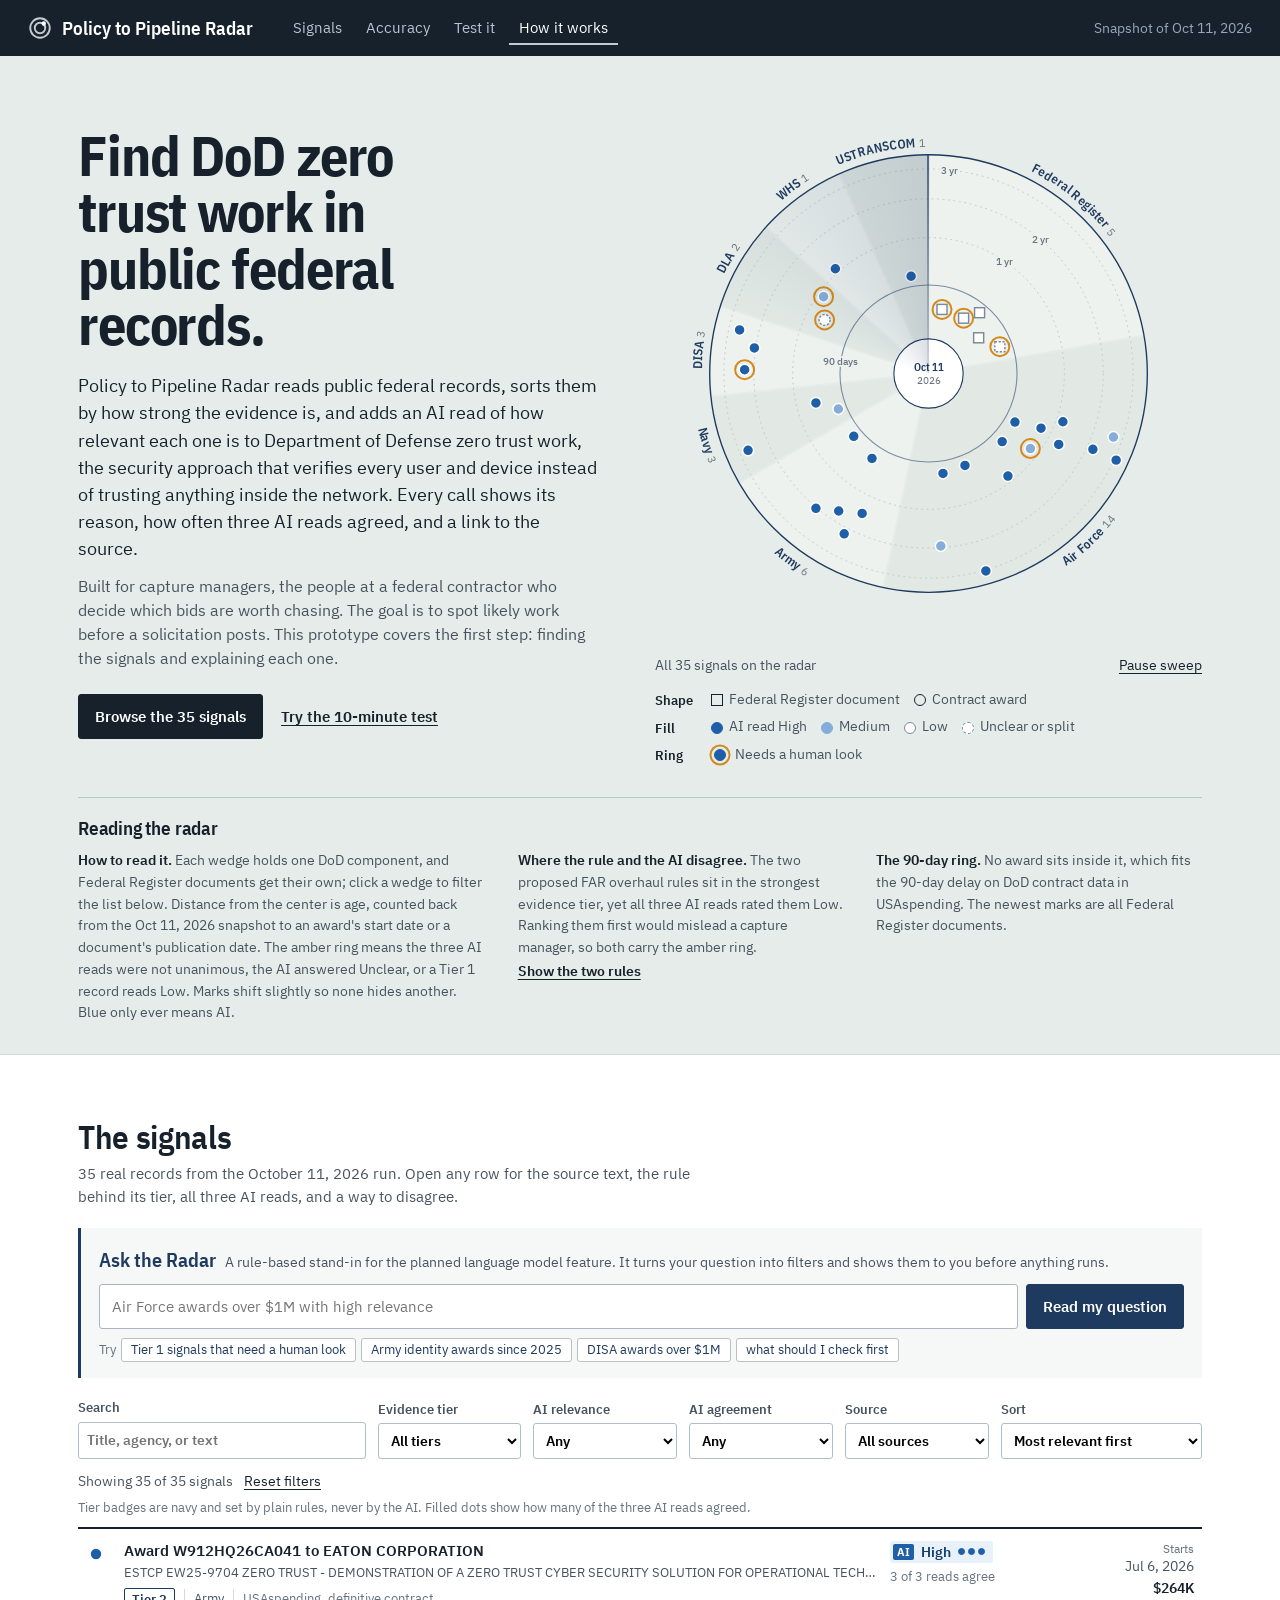
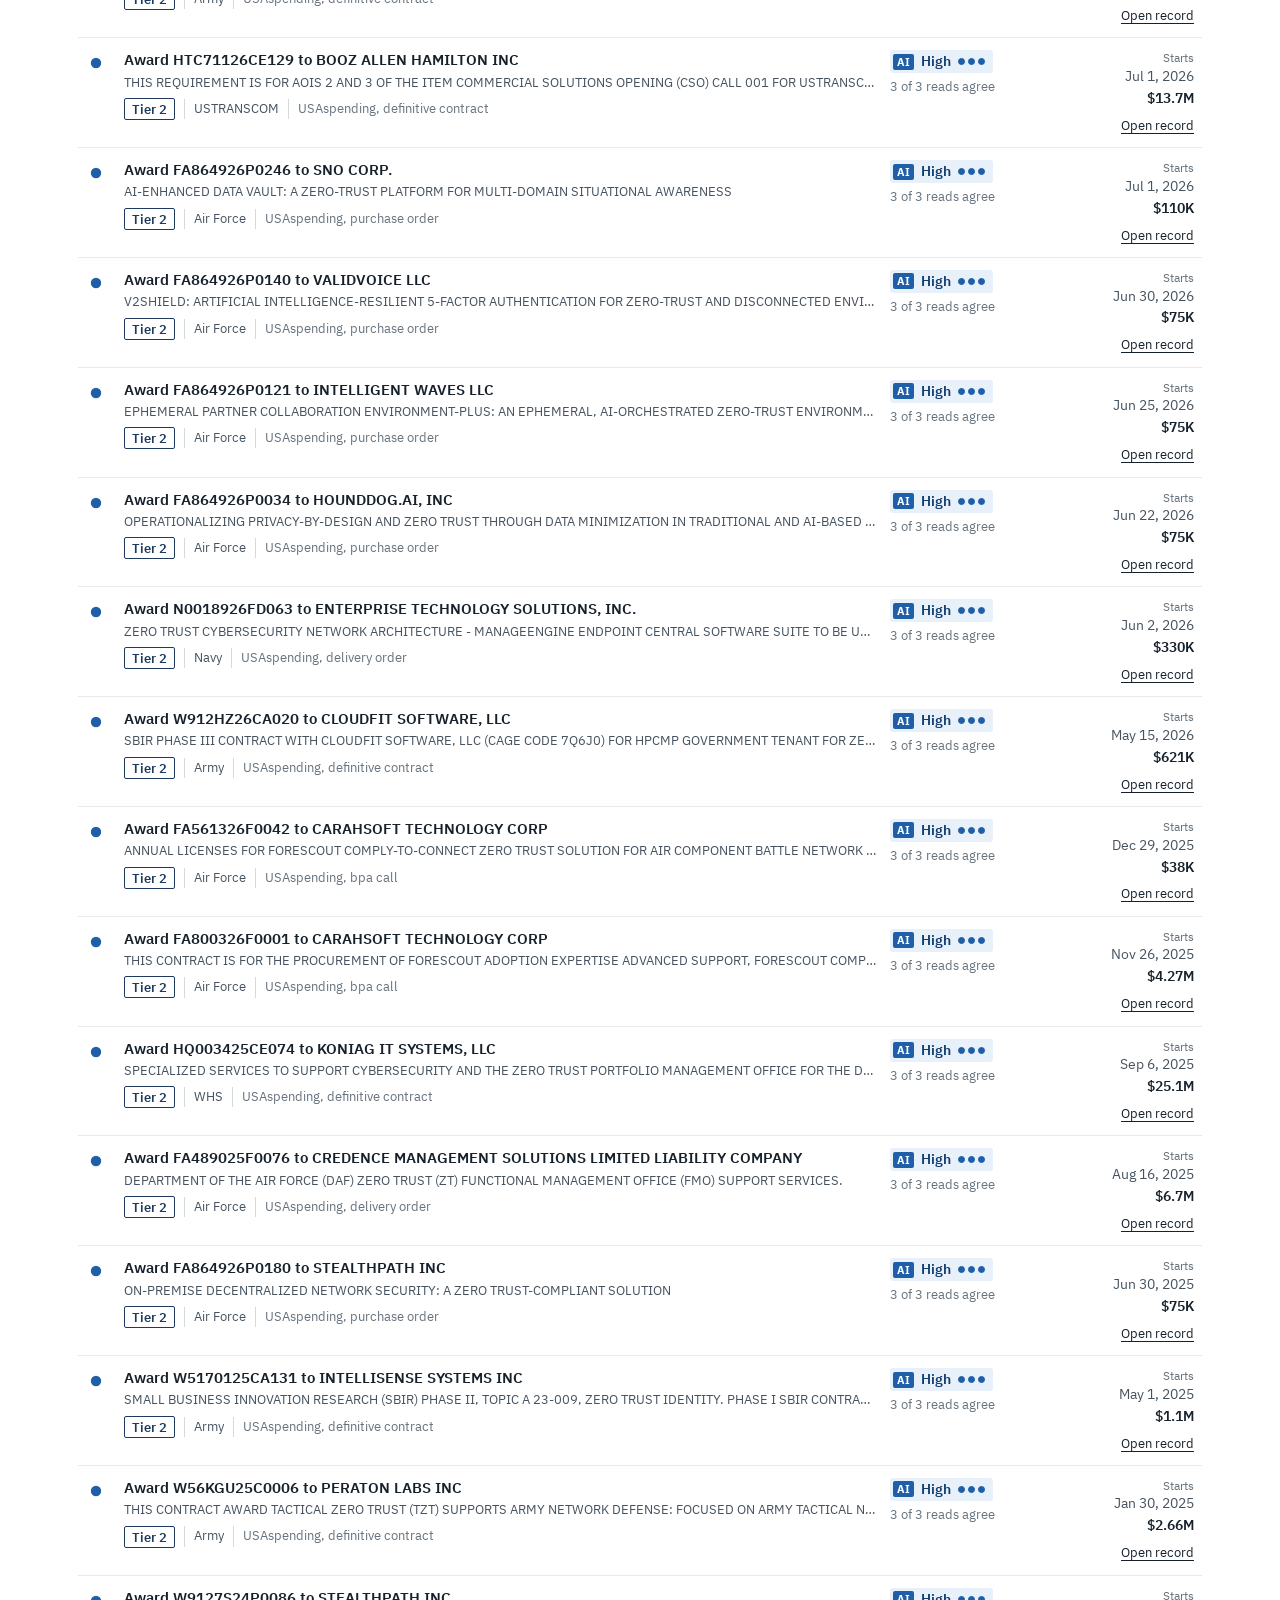
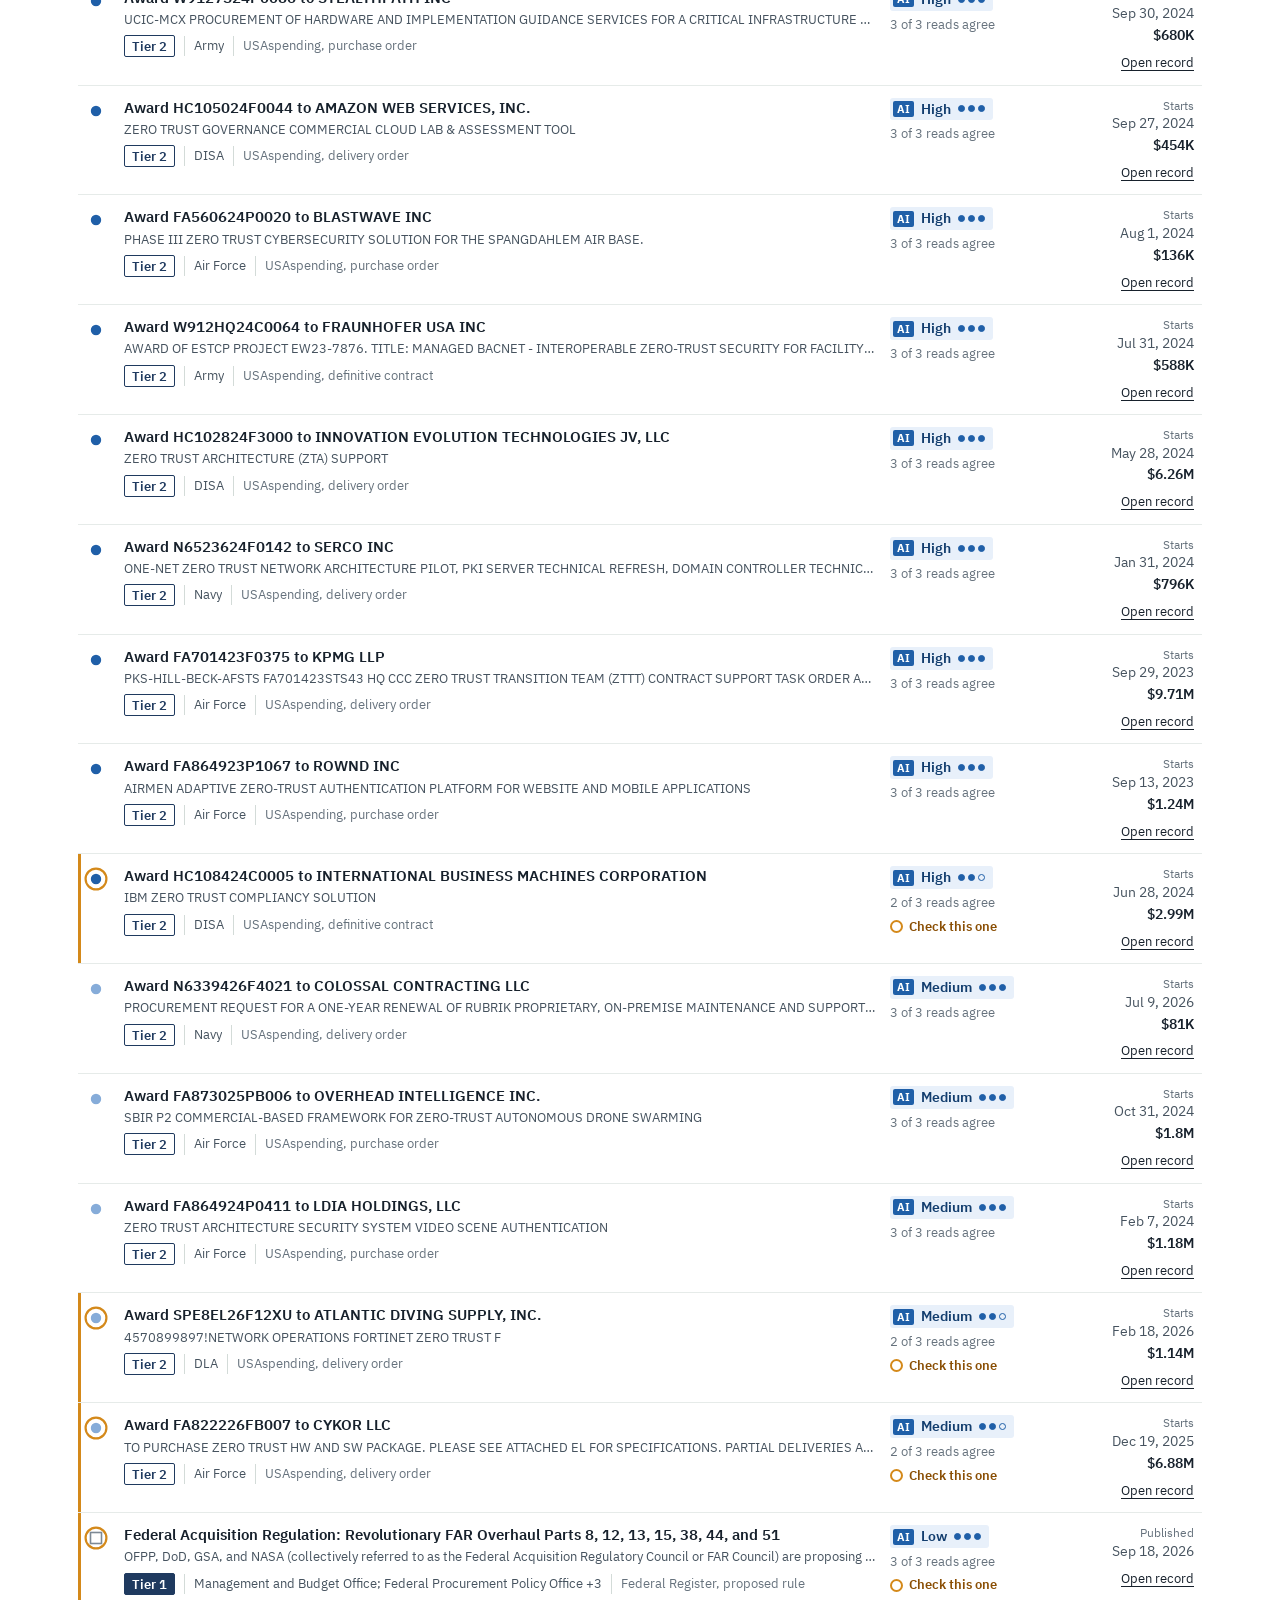
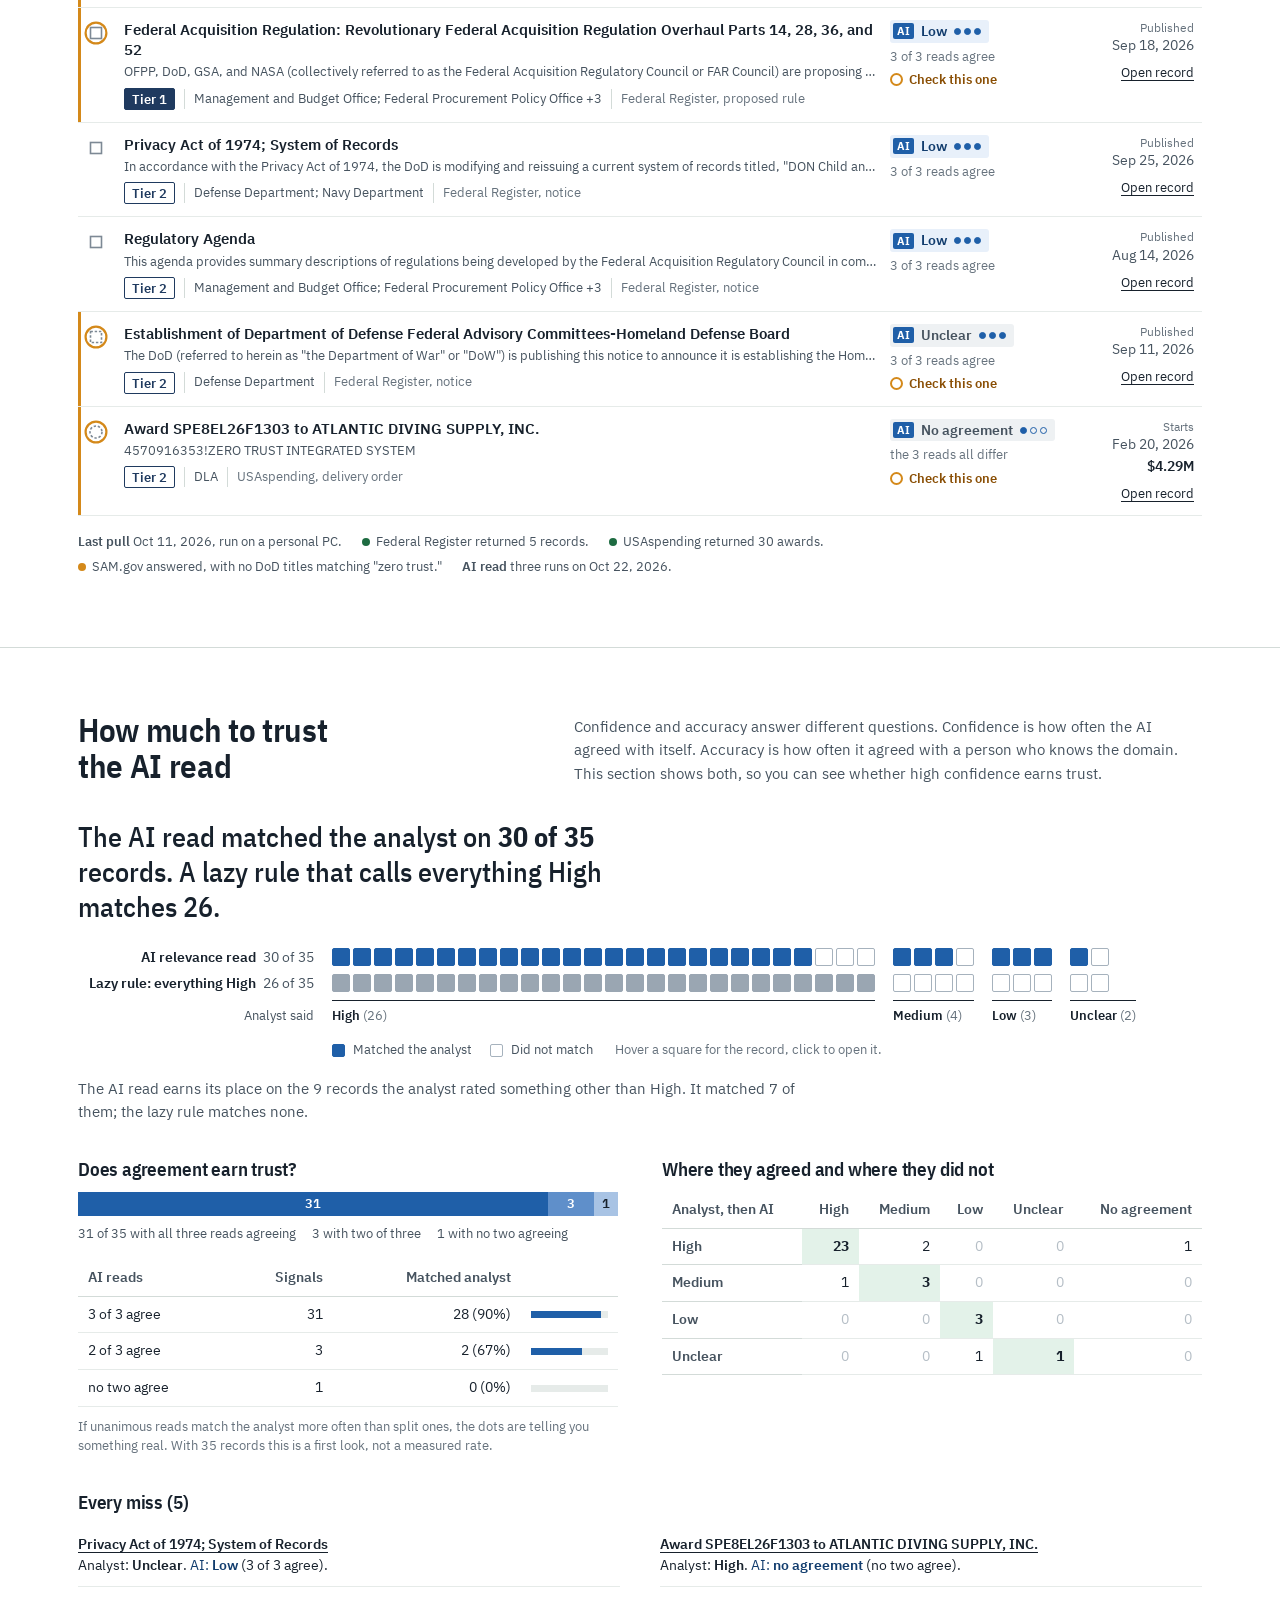
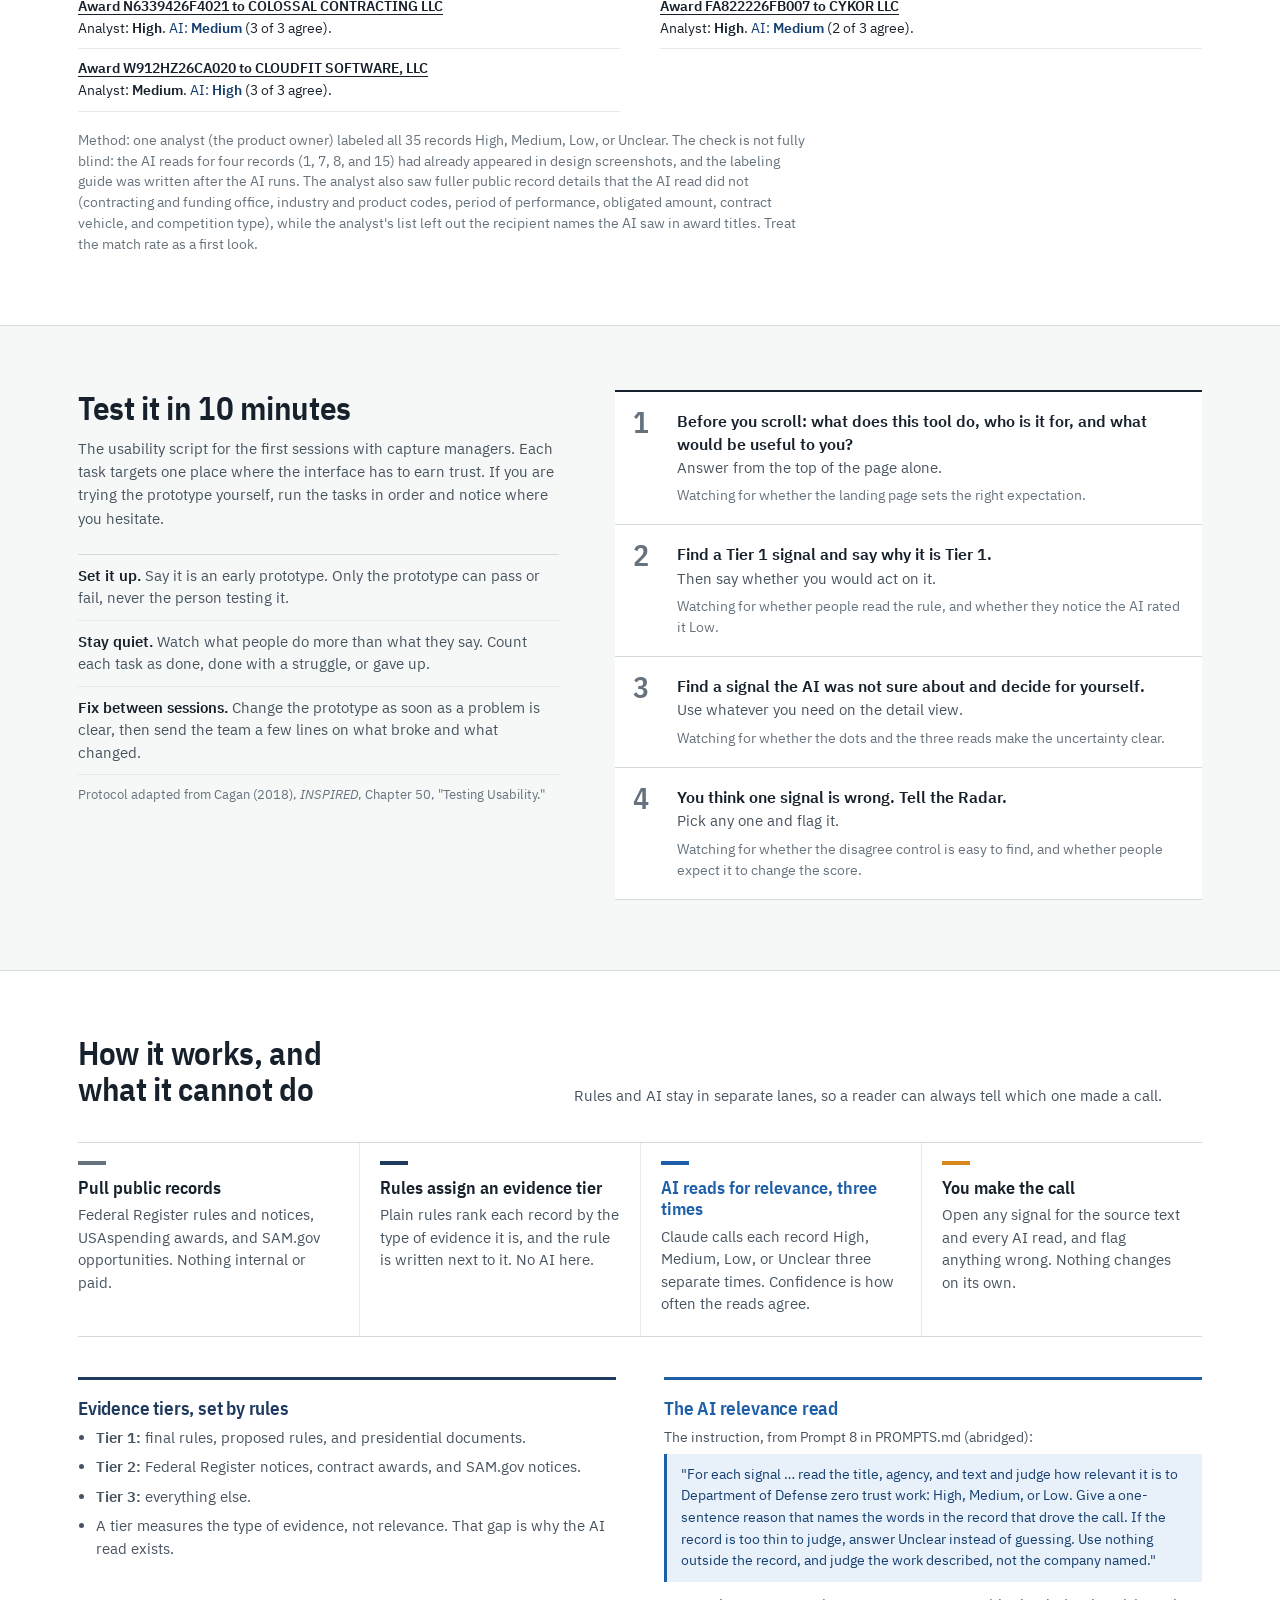
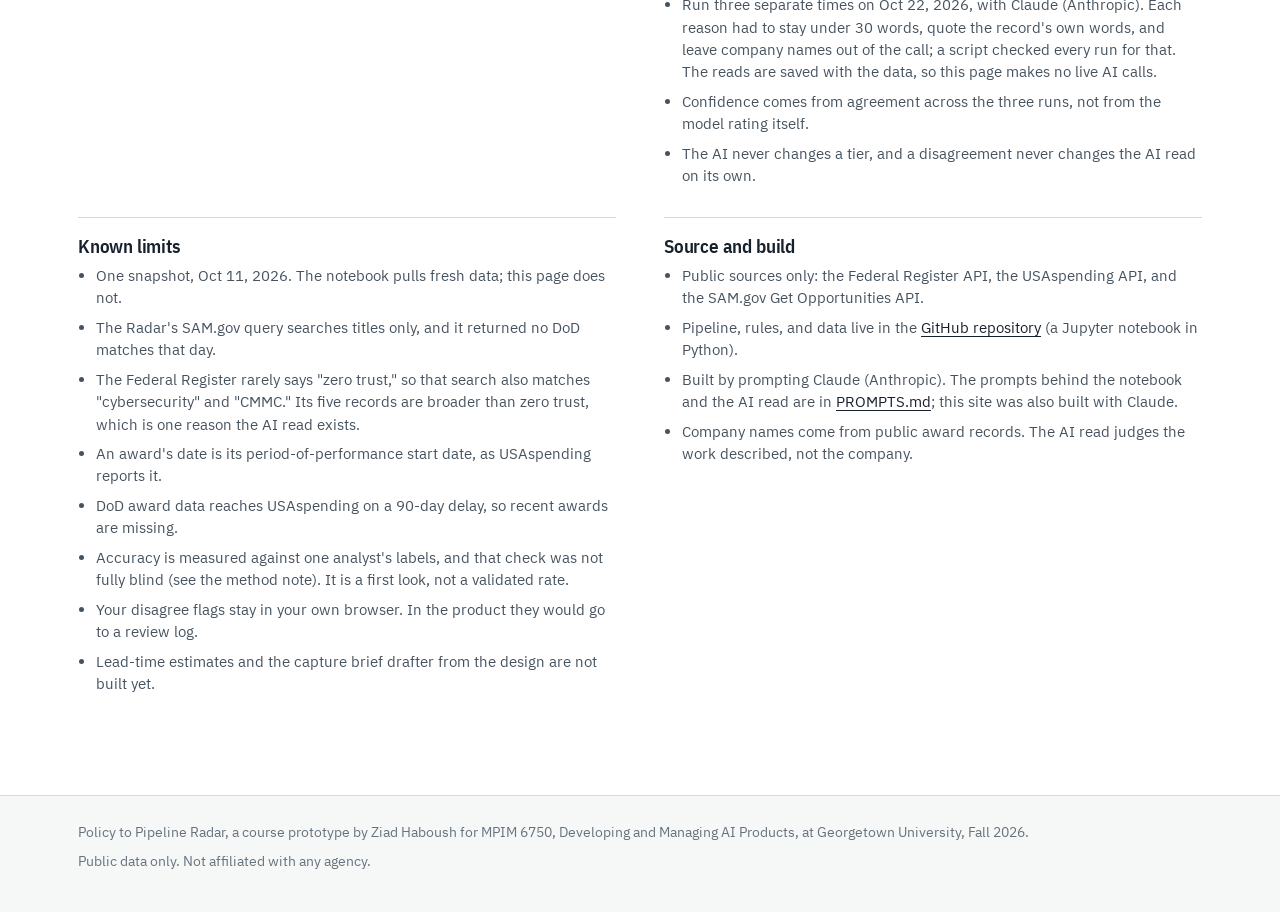
==== commit 3a9df035: "Stack the layout: intro and radar on top, signal list below; stronger ping The list is its own full-" ====
--- a/docs/index.html
+++ b/docs/index.html
@@ -29,25 +29,20 @@
 </header>
 
 <main id="top">
-<!-- ===================== INTRO ===================== -->
-<section class="intro" aria-labelledby="hero-h">
-  <div class="intro-grid">
-    <h1 id="hero-h">Find DoD zero trust work in public federal records.</h1>
-    <div class="intro-copy">
+<!-- ===================== HERO: intro + radar ===================== -->
+<section class="hero" aria-labelledby="hero-h">
+  <div class="wrap hero-grid">
+    <div class="hero-copy">
+      <h1 id="hero-h">Find DoD zero trust work in public federal records.</h1>
       <p class="lede">Policy to Pipeline Radar reads public federal records, sorts them by how strong the evidence is, and adds an AI read of how relevant each one is to Department of Defense zero trust work, the security approach that verifies every user and device instead of trusting anything inside the network. Every call shows its reason, how often three AI reads agreed, and a link to the source.</p>
       <p class="who">Built for capture managers, the people at a federal contractor who decide which bids are worth chasing. The goal is to spot likely work before a solicitation posts. This prototype covers the first step: finding the signals and explaining each one.</p>
-    </div>
-  </div>
-</section>
-
-<!-- ===================== CONSOLE: radar + signal list ===================== -->
-<section class="console" id="radar" aria-labelledby="radar-h">
-  <div class="scope-pane">
+      <div class="cta"><a class="btn primary" href="#radar">Browse the 35 signals</a><a class="textlink" href="#test">Try the 10-minute test</a></div>
+    </div>
     <figure class="scope" aria-labelledby="scope-cap">
       <div class="scope-box">
         <svg id="scope" viewBox="0 0 600 600" role="img" aria-labelledby="scope-title scope-desc">
           <title id="scope-title">Radar plot of the 35 signals</title>
-          <desc id="scope-desc">Each mark is one public record. Each wedge holds one DoD component, and Federal Register documents get their own wedge. Distance from the center shows age. Fill color shows the AI relevance read. Click a mark or a wedge. The same records are listed beside the plot as text.</desc>
+          <desc id="scope-desc">Each mark is one public record. Each wedge holds one DoD component, and Federal Register documents get their own wedge. Distance from the center shows age. Fill color shows the AI relevance read. Click a mark or a wedge. The same records are listed below the plot as text.</desc>
         </svg>
         <div class="sweep" id="sweep" aria-hidden="true"></div>
         <div class="tip" id="tip" role="status" aria-live="polite"></div>
@@ -59,16 +54,22 @@
           <div><dt>Fill</dt><dd><span><i class="g ci f-high"></i>AI read High</span><span><i class="g ci f-med"></i>Medium</span><span><i class="g ci f-low"></i>Low</span><span><i class="g ci f-unc"></i>Unclear or split</span></dd></div>
           <div><dt>Ring</dt><dd><span><i class="g ci f-high look"></i>Needs a human look</span></dd></div>
         </dl>
-        <p class="key-note">Each wedge holds one DoD component, and Federal Register documents get their own; click a wedge to filter the list. Distance from the center is age, counted back from the Oct 11, 2026 snapshot to an award's start date or a document's publication date. The amber ring means the three AI reads were not unanimous, the AI answered Unclear, or a Tier 1 record reads Low. Marks shift slightly so none hides another. Blue only ever means AI.</p>
-        <div class="notes">
-          <p><b>Where the rule and the AI disagree.</b> The two proposed FAR overhaul rules sit in the strongest evidence tier, yet all three AI reads rated them Low. Ranking them first would mislead a capture manager, so both carry the amber ring. <button class="linkbtn" type="button" id="show-far">Show the two rules</button></p>
-          <p><b>The 90-day ring.</b> No award sits inside it, which fits the 90-day delay on DoD contract data in USAspending. The newest marks are all Federal Register documents.</p>
-        </div>
       </figcaption>
     </figure>
   </div>
-
-  <div class="list-pane">
+  <div class="wrap">
+    <div class="notes" aria-labelledby="notes-h">
+      <h2 class="notes-h" id="notes-h">Reading the radar</h2>
+      <p><b>How to read it.</b> Each wedge holds one DoD component, and Federal Register documents get their own; click a wedge to filter the list below. Distance from the center is age, counted back from the Oct 11, 2026 snapshot to an award's start date or a document's publication date. The amber ring means the three AI reads were not unanimous, the AI answered Unclear, or a Tier 1 record reads Low. Marks shift slightly so none hides another. Blue only ever means AI.</p>
+      <p><b>Where the rule and the AI disagree.</b> The two proposed FAR overhaul rules sit in the strongest evidence tier, yet all three AI reads rated them Low. Ranking them first would mislead a capture manager, so both carry the amber ring. <button class="linkbtn" type="button" id="show-far">Show the two rules</button></p>
+      <p><b>The 90-day ring.</b> No award sits inside it, which fits the 90-day delay on DoD contract data in USAspending. The newest marks are all Federal Register documents.</p>
+    </div>
+  </div>
+</section>
+
+<!-- ===================== SIGNAL LIST ===================== -->
+<section class="block" id="radar" aria-labelledby="radar-h">
+  <div class="wrap">
     <div class="head">
       <h2 id="radar-h">The signals</h2>
       <p class="sub">35 real records from the October 11, 2026 run. Open any row for the source text, the rule behind its tier, all three AI reads, and a way to disagree.</p>
--- a/docs/assets/style.css
+++ b/docs/assets/style.css
@@ -1,7 +1,7 @@
 /* Policy to Pipeline Radar: course prototype site.
-   An analyst console, not a landing page: the radar and the signal list sit side by side
-   and stay linked. Navy ink for anything a rule decided, one blue for anything the AI
-   produced, amber only for "needs a human look". */
+   Stacked layout: intro and radar on top, then the signal list, accuracy, test script, and method.
+   Navy ink for anything a rule decided, one blue for anything the AI produced,
+   amber only for "needs a human look". */
 /* IBM Plex, self-hosted (SIL Open Font License, see fonts/OFL-LICENSE.txt) */
 @font-face { font-family: "IBM Plex Sans"; font-style: normal; font-weight: 400; font-display: swap; src: url("fonts/ibm-plex-sans-latin-400-normal.woff2") format("woff2"); }
 @font-face { font-family: "IBM Plex Sans"; font-style: normal; font-weight: 500; font-display: swap; src: url("fonts/ibm-plex-sans-latin-500-normal.woff2") format("woff2"); }
@@ -83,18 +83,25 @@
 .btn.small { padding: 6px 12px; font-size: 14px; }
 .linkbtn { font: inherit; font-size: 14px; background: none; border: 0; padding: 2px 0; color: var(--ink); text-decoration: underline; text-underline-offset: 3px; cursor: pointer; }
 
-/* ---------- intro ---------- */
-.intro { background: var(--white); border-bottom: 1px solid var(--line); }
-.intro-grid { display: grid; grid-template-columns: minmax(0, 5fr) minmax(0, 7fr); gap: 56px; align-items: end; padding: 34px 28px 30px; max-width: 1480px; }
-.intro h1 { font-size: clamp(32px, 3.2vw, 46px); font-weight: 700; line-height: 1.02; letter-spacing: -0.02em; max-width: 15ch; }
-.lede { font-size: 17px; line-height: 1.55; margin: 0 0 10px; max-width: 70ch; }
-.who { color: var(--muted); font-size: 15px; margin: 0; max-width: 72ch; }
-
-/* ---------- console ---------- */
-.console { display: grid; grid-template-columns: minmax(440px, 45%) minmax(0, 1fr); border-bottom: 1px solid var(--line); background: var(--white); }
-.scope-pane { background: var(--chart); border-right: 1px solid var(--line); }
-.scope { position: sticky; top: var(--bar-h); margin: 0; padding: 18px 26px 22px; max-height: calc(100vh - var(--bar-h)); overflow-y: auto; scrollbar-width: thin; }
-.scope-box { position: relative; width: 100%; max-width: clamp(340px, calc(100vh - 380px), 560px); aspect-ratio: 1 / 1; margin: 0 auto; }
+/* ---------- hero: intro + radar ---------- */
+.hero { background: var(--chart); border-bottom: 1px solid var(--line); padding: 44px 0 0; overflow: hidden; }
+.hero-grid { display: grid; grid-template-columns: minmax(0, 1fr) minmax(0, 1.05fr); gap: 56px; align-items: center; }
+.hero h1 { font-size: clamp(36px, 4.4vw, 58px); font-weight: 700; line-height: 1.0; letter-spacing: -0.02em; max-width: 13ch; margin-bottom: 20px; }
+.lede { font-size: 17.5px; line-height: 1.55; margin: 0 0 12px; max-width: 58ch; }
+.who { color: var(--muted); font-size: 15.5px; margin: 0 0 24px; max-width: 60ch; }
+.cta { display: flex; flex-wrap: wrap; gap: 18px; align-items: center; }
+.btn.primary { background: var(--ink); color: var(--white); }
+.btn.primary:hover { background: #2a3746; }
+.textlink { font-weight: 600; font-size: 15px; }
+.scope { margin: 0; }
+.scope-box { position: relative; width: 100%; max-width: 560px; aspect-ratio: 1 / 1; margin: 0 auto; }
+.scope figcaption { max-width: 560px; margin: 0 auto; }
+.notes { display: grid; grid-template-columns: 1.25fr 1fr 1fr; gap: 0 32px; margin-top: 30px; padding: 20px 0 30px; border-top: 1px solid var(--grid); }
+.notes-h { grid-column: 1 / -1; font-size: 19px; margin-bottom: 4px; }
+.notes p { font-size: 14px; color: var(--muted); margin: 8px 0 0; }
+.notes b { color: var(--ink); }
+.notes .linkbtn { font-size: 14px; font-weight: 600; }
+
 #scope { width: 100%; height: 100%; display: block; overflow: visible; }
 #scope .wedge { fill: var(--wedge-a); stroke: var(--chart); stroke-width: 2; cursor: pointer; transition: fill .15s; }
 #scope .wedge.alt { fill: var(--wedge-b); }
@@ -114,7 +121,9 @@
 #scope .blip .hit { fill: transparent; }
 #scope .blip .mk { stroke-width: 1.6; transform-box: fill-box; transform-origin: center; transition: transform .15s; }
 #scope .blip .lookring { fill: none; stroke: var(--amber-dot); stroke-width: 2.2; pointer-events: none; }
-#scope .blip .halo { fill: none; stroke: var(--navy); stroke-width: 1.5; opacity: 0; pointer-events: none; transform-box: fill-box; transform-origin: center; }
+#scope .blip .ping { fill: none; stroke: var(--navy); stroke-width: 2; opacity: 0; pointer-events: none; transform-box: fill-box; transform-origin: center; }
+#scope .blip .ping.amber { stroke: var(--amber-dot); }
+#scope .blip .flash { fill: var(--white); opacity: 0; pointer-events: none; }
 #scope.focus .blip:not(.hot) { opacity: .28; }
 #scope .blip.hot .mk { transform: scale(1.45); stroke: var(--ink); stroke-width: 2; }
 #scope .blip.off { opacity: .12; pointer-events: none; }
@@ -133,14 +142,16 @@
 .glyph { width: 24px; height: 24px; display: block; }
 .glyph .mk { stroke-width: 1.6; }
 
-.sweep { position: absolute; inset: 10%; border-radius: 50%; pointer-events: none; background: conic-gradient(from -60deg, rgba(31, 58, 95, 0) 0deg, rgba(31, 58, 95, .10) 60deg, rgba(31, 58, 95, 0) 60.4deg); animation: spin var(--T) linear infinite; }
-.sweep::after { content: ""; position: absolute; left: calc(50% - .75px); top: 0; width: 1.5px; height: 50%; background: linear-gradient(to top, rgba(31, 58, 95, 0), rgba(31, 58, 95, .45)); }
+.sweep { position: absolute; inset: 10%; border-radius: 50%; pointer-events: none; background: conic-gradient(from -75deg, rgba(31, 58, 95, 0) 0deg, rgba(31, 58, 95, .16) 75deg, rgba(31, 58, 95, 0) 75.4deg); animation: spin var(--T) linear infinite; }
+.sweep::after { content: ""; position: absolute; left: calc(50% - 1px); top: 0; width: 2px; height: 50%; background: linear-gradient(to top, rgba(31, 58, 95, .05), rgba(31, 58, 95, .7)); }
 @keyframes spin { to { transform: rotate(360deg); } }
 #scope .blip { animation: appear .5s ease-out backwards; }
-#scope .blip .halo { animation: ping var(--T) linear infinite; }
+#scope .blip .ping { animation: ping var(--T) linear infinite; }
+#scope .blip .flash { animation: flash var(--T) linear infinite; animation-delay: inherit; }
 @keyframes appear { from { opacity: 0; } to { opacity: 1; } }
-@keyframes ping { 0% { opacity: .55; transform: scale(1); } 8% { opacity: 0; transform: scale(2.3); } 100% { opacity: 0; transform: scale(2.3); } }
-.scope-box.paused .sweep, .scope-box.paused #scope .blip .halo { animation-play-state: paused; }
+@keyframes ping { 0% { opacity: .95; transform: scale(1); } 12% { opacity: 0; transform: scale(3.4); } 100% { opacity: 0; transform: scale(3.4); } }
+@keyframes flash { 0% { opacity: .75; } 5% { opacity: 0; } 100% { opacity: 0; } }
+.scope-box.paused .sweep, .scope-box.paused #scope .blip .ping, .scope-box.paused #scope .blip .flash { animation-play-state: paused; }
 
 .tip { position: absolute; z-index: 5; pointer-events: none; background: var(--ink); color: var(--white); font-size: 13px; line-height: 1.4; padding: 9px 11px; border-radius: 3px; max-width: 260px; opacity: 0; transform: translateY(4px); transition: opacity .12s, transform .12s; }
 .tip.show { opacity: 1; transform: none; }
@@ -164,21 +175,15 @@
 .key .g.f-low { background: var(--white); border-color: var(--low); }
 .key .g.f-unc { background: var(--white); border: 1.6px dashed var(--low); }
 .key .g.look { box-shadow: 0 0 0 2.5px var(--chart), 0 0 0 4.5px var(--amber-dot); margin: 0 3px; }
-.key-note { font-size: 13px; color: var(--faint); margin: 9px 0 0; }
-.notes { margin-top: 14px; border-top: 1px solid var(--grid); padding-top: 4px; }
-.notes p { font-size: 13.5px; color: var(--muted); margin: 10px 0 0; }
-.notes b { color: var(--ink); }
-.notes .linkbtn { font-size: 13.5px; font-weight: 600; }
 
 /* ---------- list pane ---------- */
-.list-pane { padding: 22px 28px 34px; min-width: 0; }
-.head { margin-bottom: 18px; }
+.head { margin-bottom: 20px; }
 .head h2 { margin-bottom: 6px; }
 .sub { color: var(--muted); margin: 0; max-width: 72ch; font-size: 15px; }
 
-.ask { border-left: 3px solid var(--navy); background: var(--paper); padding: 14px 16px 14px; margin-bottom: 18px; }
+.ask { border-left: 3px solid var(--navy); background: var(--paper); padding: 16px 18px; margin-bottom: 20px; }
 .ask label { display: block; font-size: 13.5px; color: var(--muted); margin-bottom: 9px; }
-.ask label b { font-family: var(--display); font-size: 18px; color: var(--navy); margin-right: 6px; }
+.ask label b { font-family: var(--display); font-size: 20px; color: var(--navy); margin-right: 6px; }
 .ask-row { display: flex; gap: 8px; }
 .ask input[type=text] { flex: 1; min-width: 0; font: inherit; font-size: 15px; padding: 9px 12px; border: 1.5px solid #a9b6c2; border-radius: 3px; background: var(--white); }
 .ask input[type=text]:focus { border-color: var(--navy); outline: none; box-shadow: 0 0 0 3px rgba(31, 58, 95, .15); }
@@ -194,10 +199,9 @@
 .interp .did { font-size: 13.5px; color: var(--muted); background: var(--white); border-left: 3px solid var(--line); padding: 8px 12px; margin: 10px 0 0; }
 .interp .miss { color: var(--amber); font-weight: 600; }
 
-.filters { display: grid; grid-template-columns: repeat(4, minmax(0, 1fr)); gap: 10px 12px; align-items: end; margin-bottom: 10px; }
-.filters label.sortl { grid-column: span 2; }
+.filters { display: grid; grid-template-columns: minmax(0, 2fr) repeat(4, minmax(0, 1fr)) minmax(0, 1.4fr); gap: 10px 12px; align-items: end; margin-bottom: 10px; }
 .filters label { display: flex; flex-direction: column; font-size: 12.5px; font-weight: 600; color: var(--muted); gap: 4px; min-width: 0; }
-.filters label.grow { grid-column: span 2; }
+
 .filters select, .filters input { font: inherit; font-size: 14px; padding: 7px 8px; border: 1.5px solid #b1bdc8; border-radius: 3px; background: var(--white); width: 100%; min-width: 0; }
 .countline .linkbtn { font-size: 13.5px; margin-left: 8px; }
 .countline { display: flex; flex-wrap: wrap; justify-content: space-between; gap: 8px; font-size: 13.5px; color: var(--muted); margin: 6px 0 4px; }
@@ -226,7 +230,7 @@
 /* rows */
 .feed { border-top: 2px solid var(--ink); }
 .feed:focus { outline: none; }
-.row { display: grid; grid-template-columns: 26px minmax(0, 1fr) 148px 92px; gap: 4px 14px; align-items: start; padding: 12px 8px 12px 6px; border-bottom: 1px solid var(--line-soft); cursor: pointer; transition: background .12s; }
+.row { display: grid; grid-template-columns: 26px minmax(0, 1fr) 170px 120px; gap: 4px 14px; align-items: start; padding: 12px 8px 12px 6px; border-bottom: 1px solid var(--line-soft); cursor: pointer; transition: background .12s; }
 .row:hover, .row.hot { background: #f0f5f2; }
 .row.needs { box-shadow: inset 3px 0 0 var(--amber-dot); }
 .row.enter { animation: rowin .25s ease-out both; }
@@ -380,22 +384,20 @@
 .toast.show { opacity: 1; transform: translate(-50%, 0); }
 
 /* ---------- responsive ---------- */
-@media (max-width: 1180px) {
-  .row { grid-template-columns: 26px minmax(0, 1fr) 140px; }
-  .row .c-num { grid-column: 2 / -1; flex-direction: row; justify-content: flex-start; gap: 14px; align-items: baseline; }
-  .row .rowbtn { margin: 0 0 0 auto; }
+@media (max-width: 1100px) {
+  .filters { grid-template-columns: repeat(3, minmax(0, 1fr)); }
 }
 @media (max-width: 1000px) {
-  .console { grid-template-columns: minmax(0, 1fr); }
-  .scope-pane { border-right: 0; border-bottom: 1px solid var(--line); }
-  .scope { position: static; max-height: none; overflow: visible; }
-  .scope-box { max-width: 560px; }
-  .scope figcaption { max-width: 560px; margin: 0 auto; }
-  .intro-grid, .head.split, .test-grid { grid-template-columns: minmax(0, 1fr); gap: 16px; }
+  .hero-grid, .head.split, .test-grid { grid-template-columns: minmax(0, 1fr); gap: 28px; }
+  .notes { grid-template-columns: minmax(0, 1fr); }
   .acc-grid, .about-grid { grid-template-columns: minmax(0, 1fr); }
   .flow { grid-template-columns: repeat(2, minmax(0, 1fr)); }
   .flow li:nth-child(3) { padding-left: 0; border-left: 0; }
   .snap { display: none; }
+  .row { grid-template-columns: 26px minmax(0, 1fr) 150px; }
+  .row .c-num { grid-column: 2 / -1; flex-direction: row; justify-content: flex-start; gap: 14px; align-items: baseline; }
+  .row .c-num .dl { display: inline; }
+  .row .rowbtn { margin: 0 0 0 auto; }
 }
 @media (max-width: 760px) {
   .units { grid-template-columns: minmax(0, 1fr); }
@@ -413,12 +415,11 @@
   .row .meta { flex-wrap: wrap; }
 }
 @media (max-width: 560px) {
-  .wrap, .bar, .intro-grid, .list-pane { padding-left: 16px; padding-right: 16px; }
-  .scope { padding: 14px 16px 18px; }
+  .wrap, .bar { padding-left: 16px; padding-right: 16px; }
+  .hero { padding-top: 28px; }
   .bar { gap: 12px; }
   .nav a { padding: 6px 6px; font-size: 13.5px; }
   .logo span { display: none; }
-  .intro-grid { padding-top: 24px; padding-bottom: 22px; }
   table.plain th, table.plain td { padding: 7px 6px; }
   .ask-row { flex-direction: column; }
   .filters { grid-template-columns: repeat(2, minmax(0, 1fr)); }
@@ -439,4 +440,4 @@
   .u-cells .u { opacity: 1; transform: none; }
   html { scroll-behavior: auto; }
 }
-@media print { .topbar, .ask, .filters, .sweep { display: none; } .scope { position: static; max-height: none; } }
+@media print { .topbar, .ask, .filters, .sweep { display: none; } }
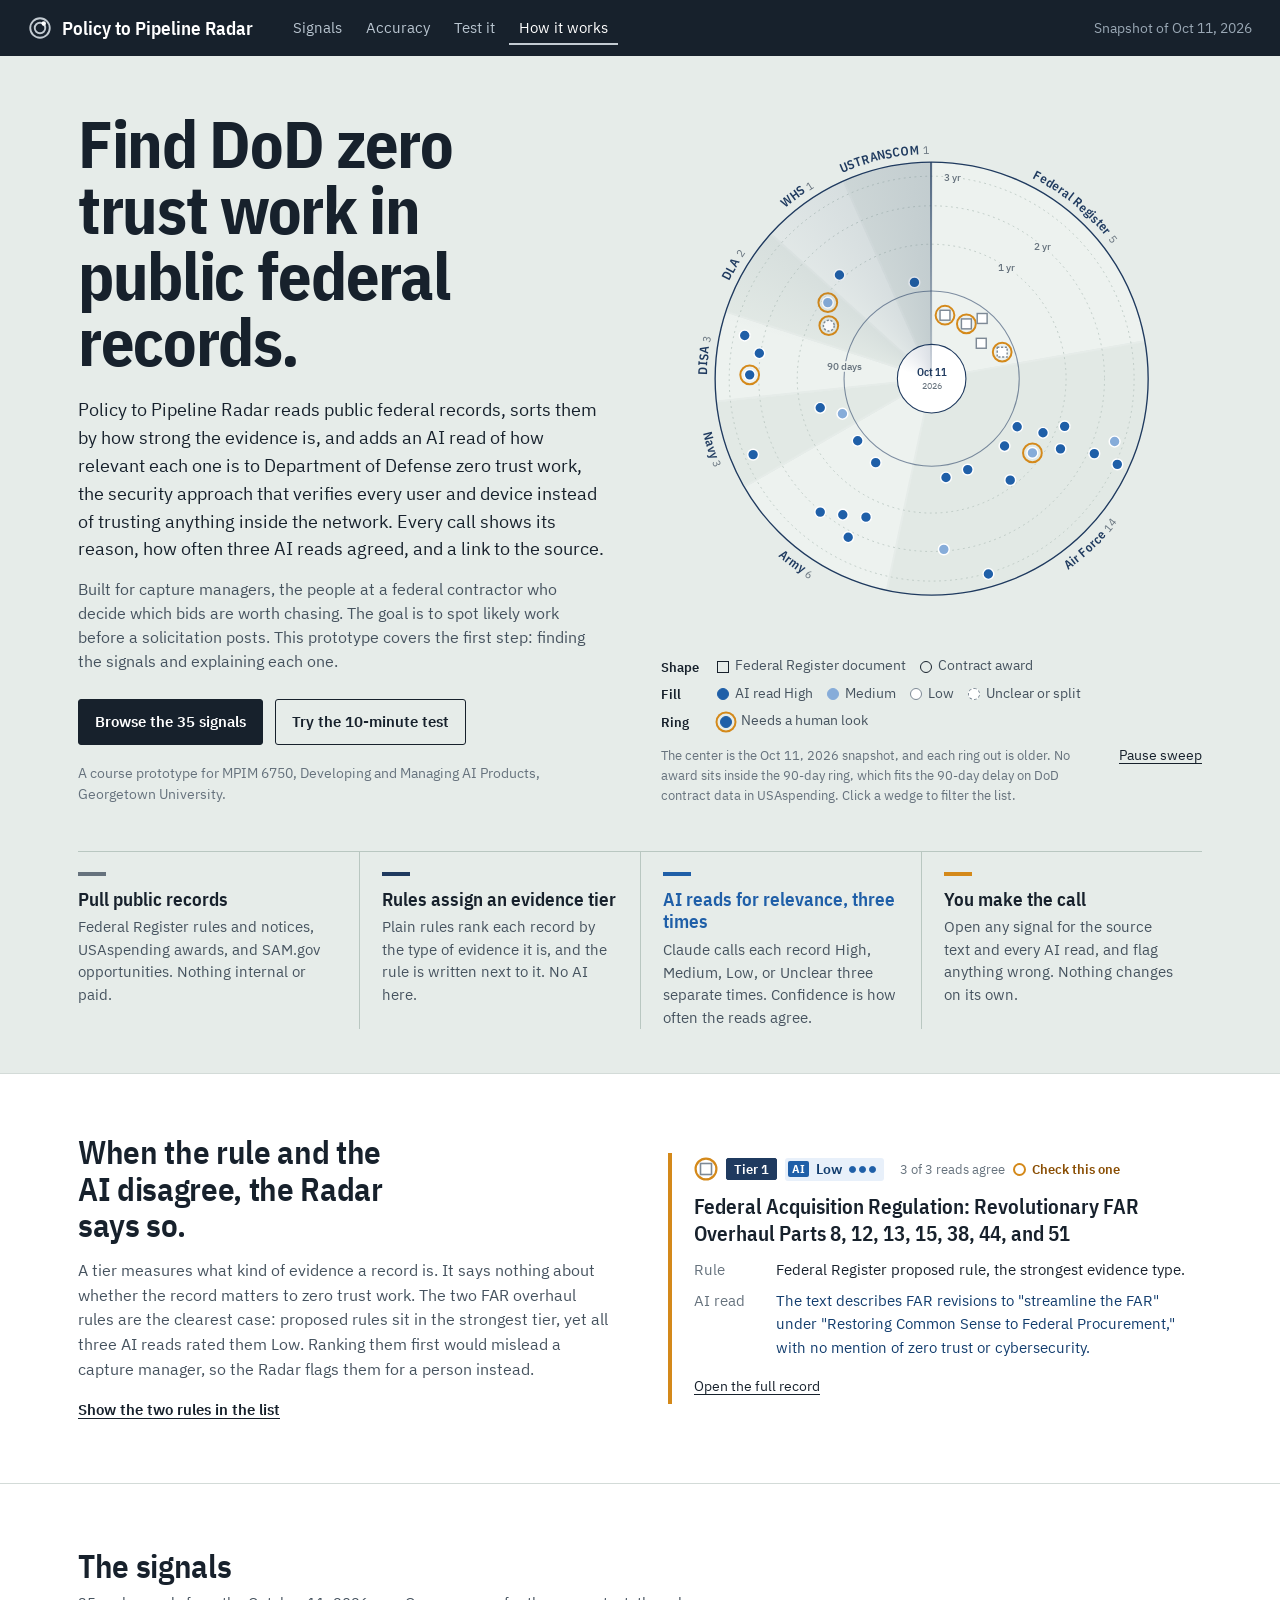
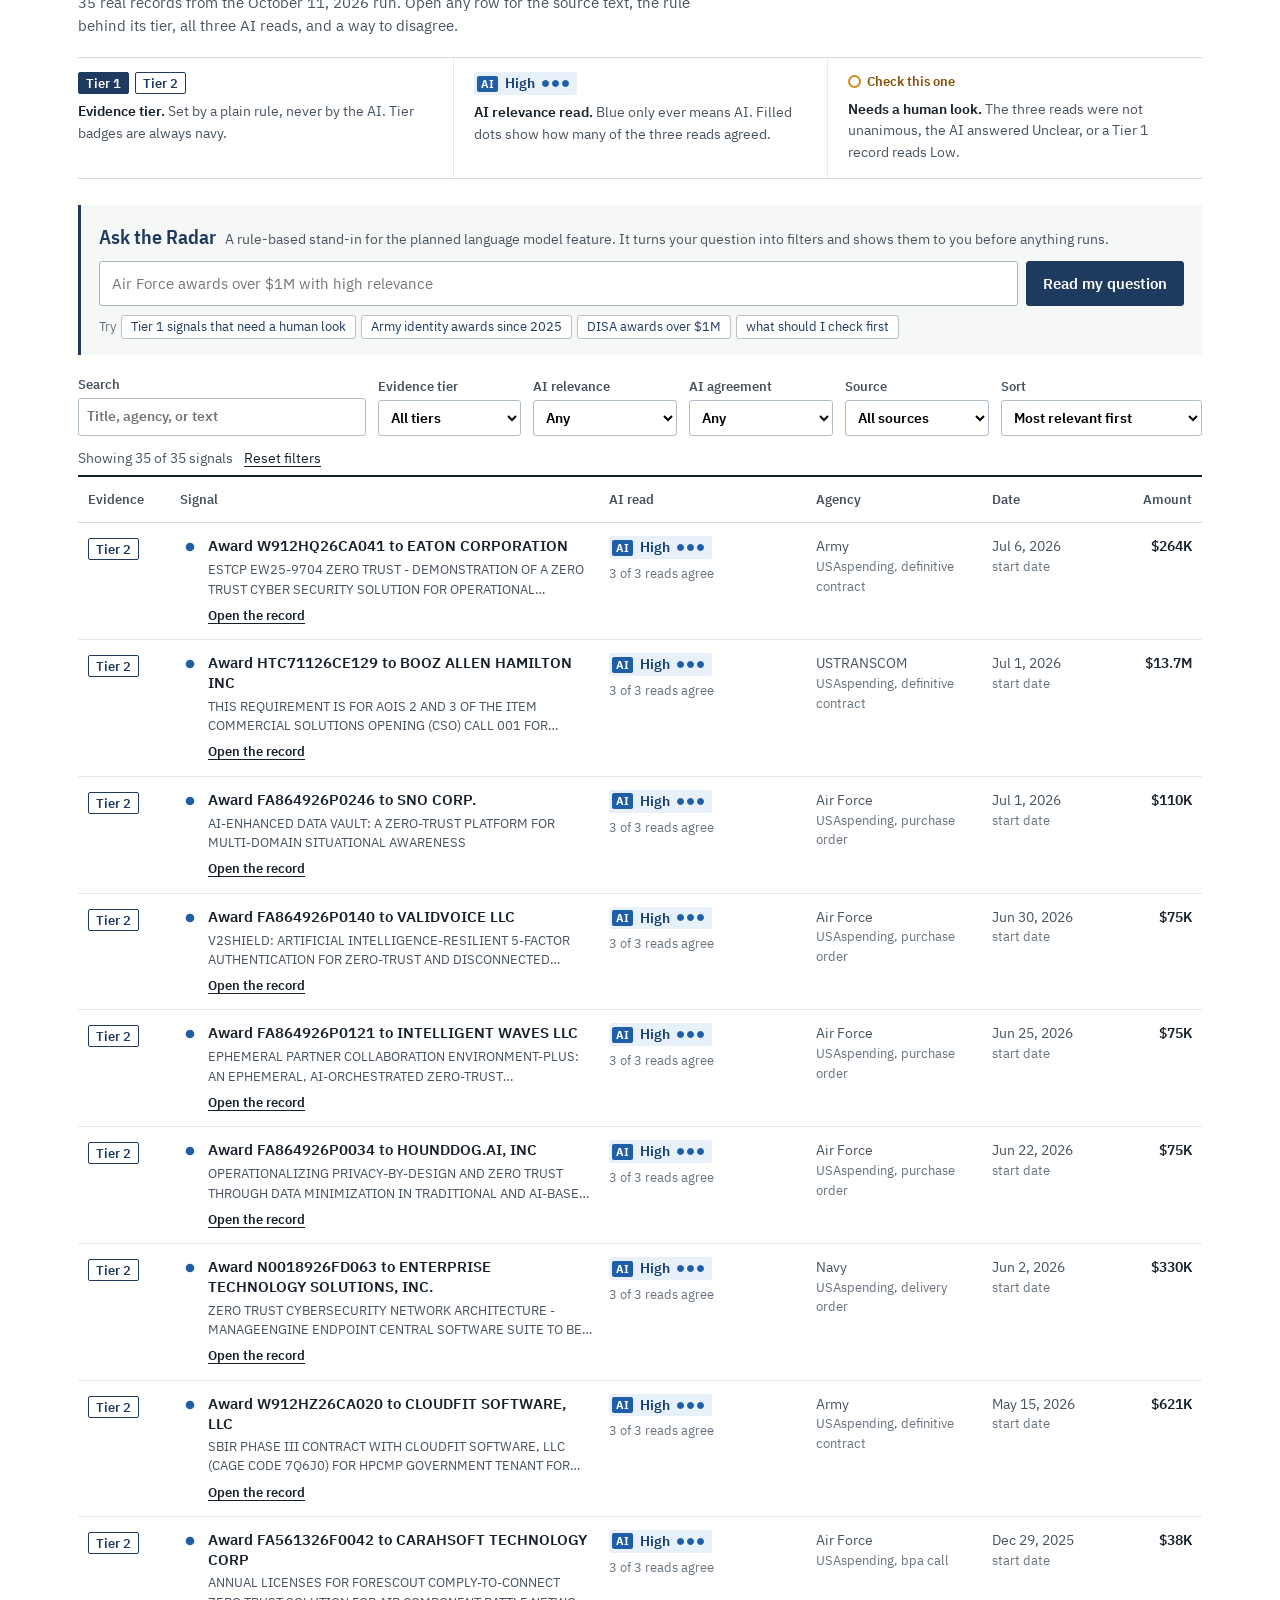
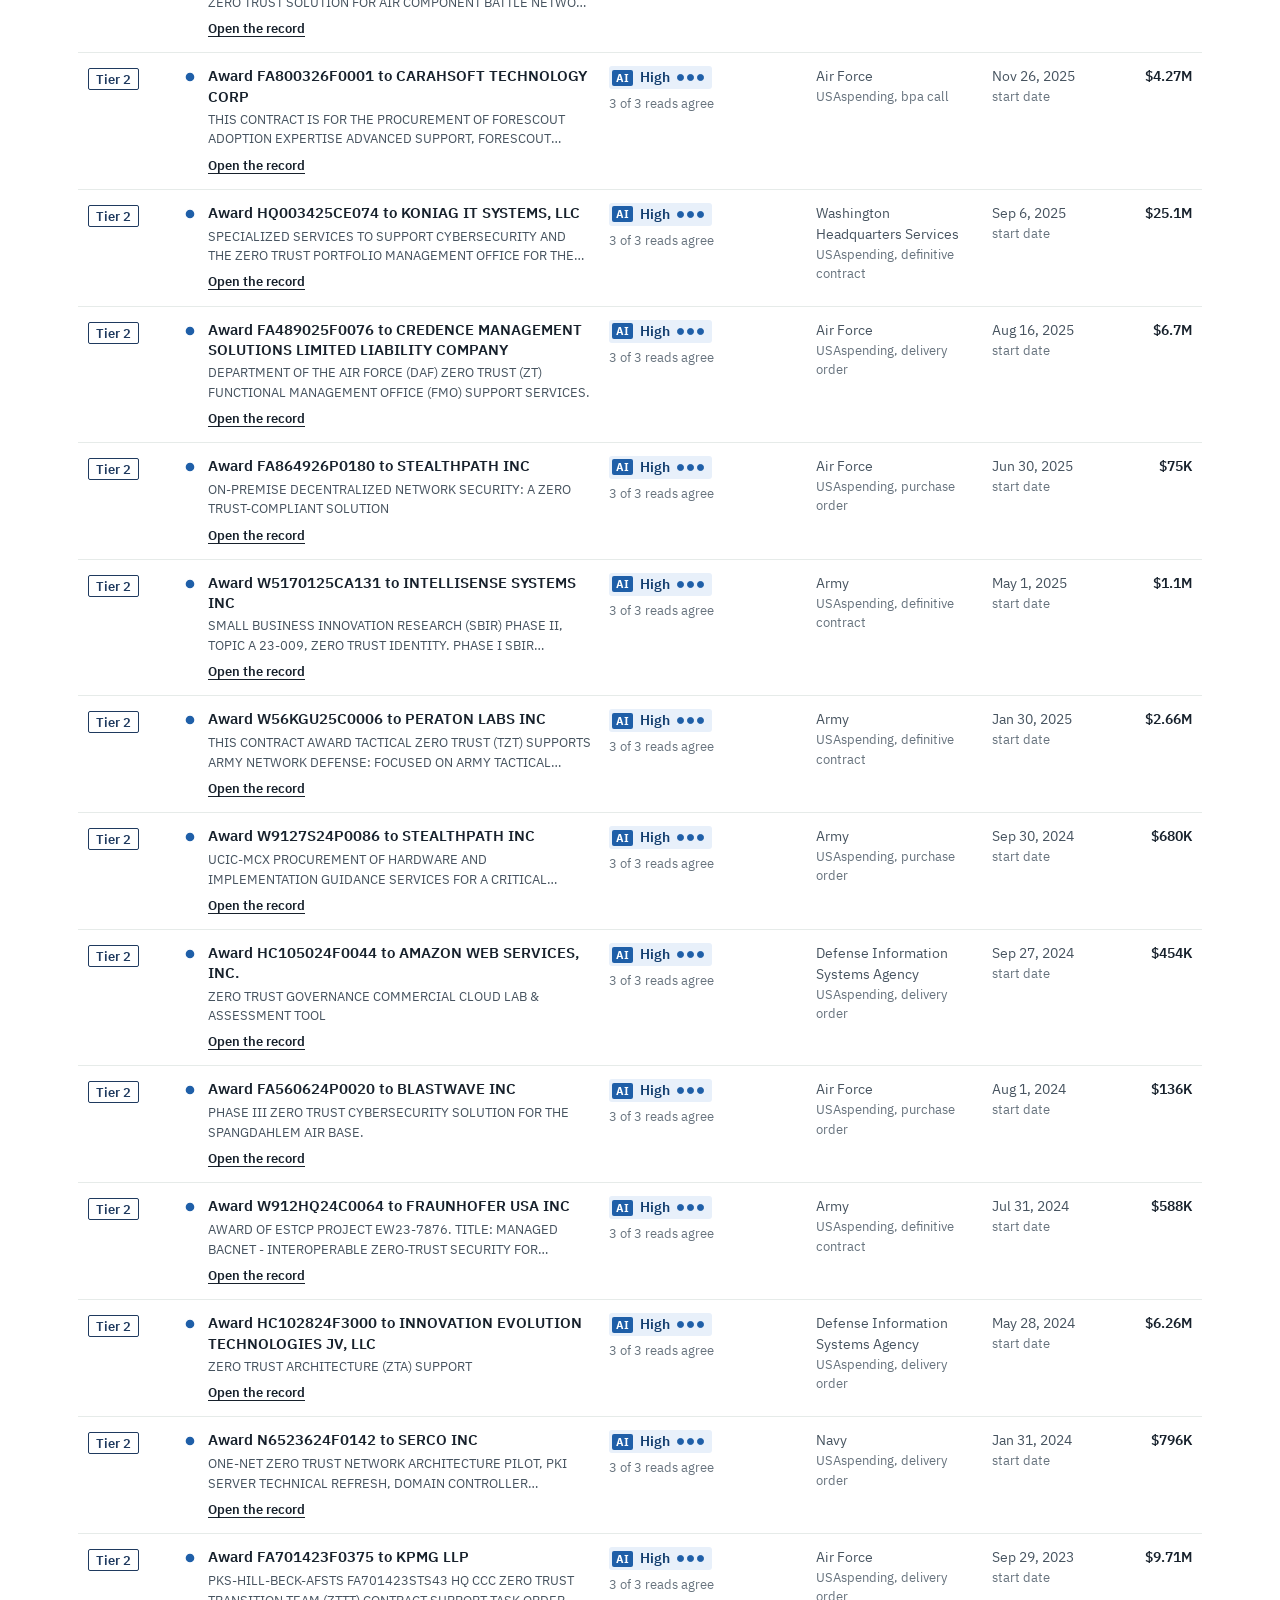
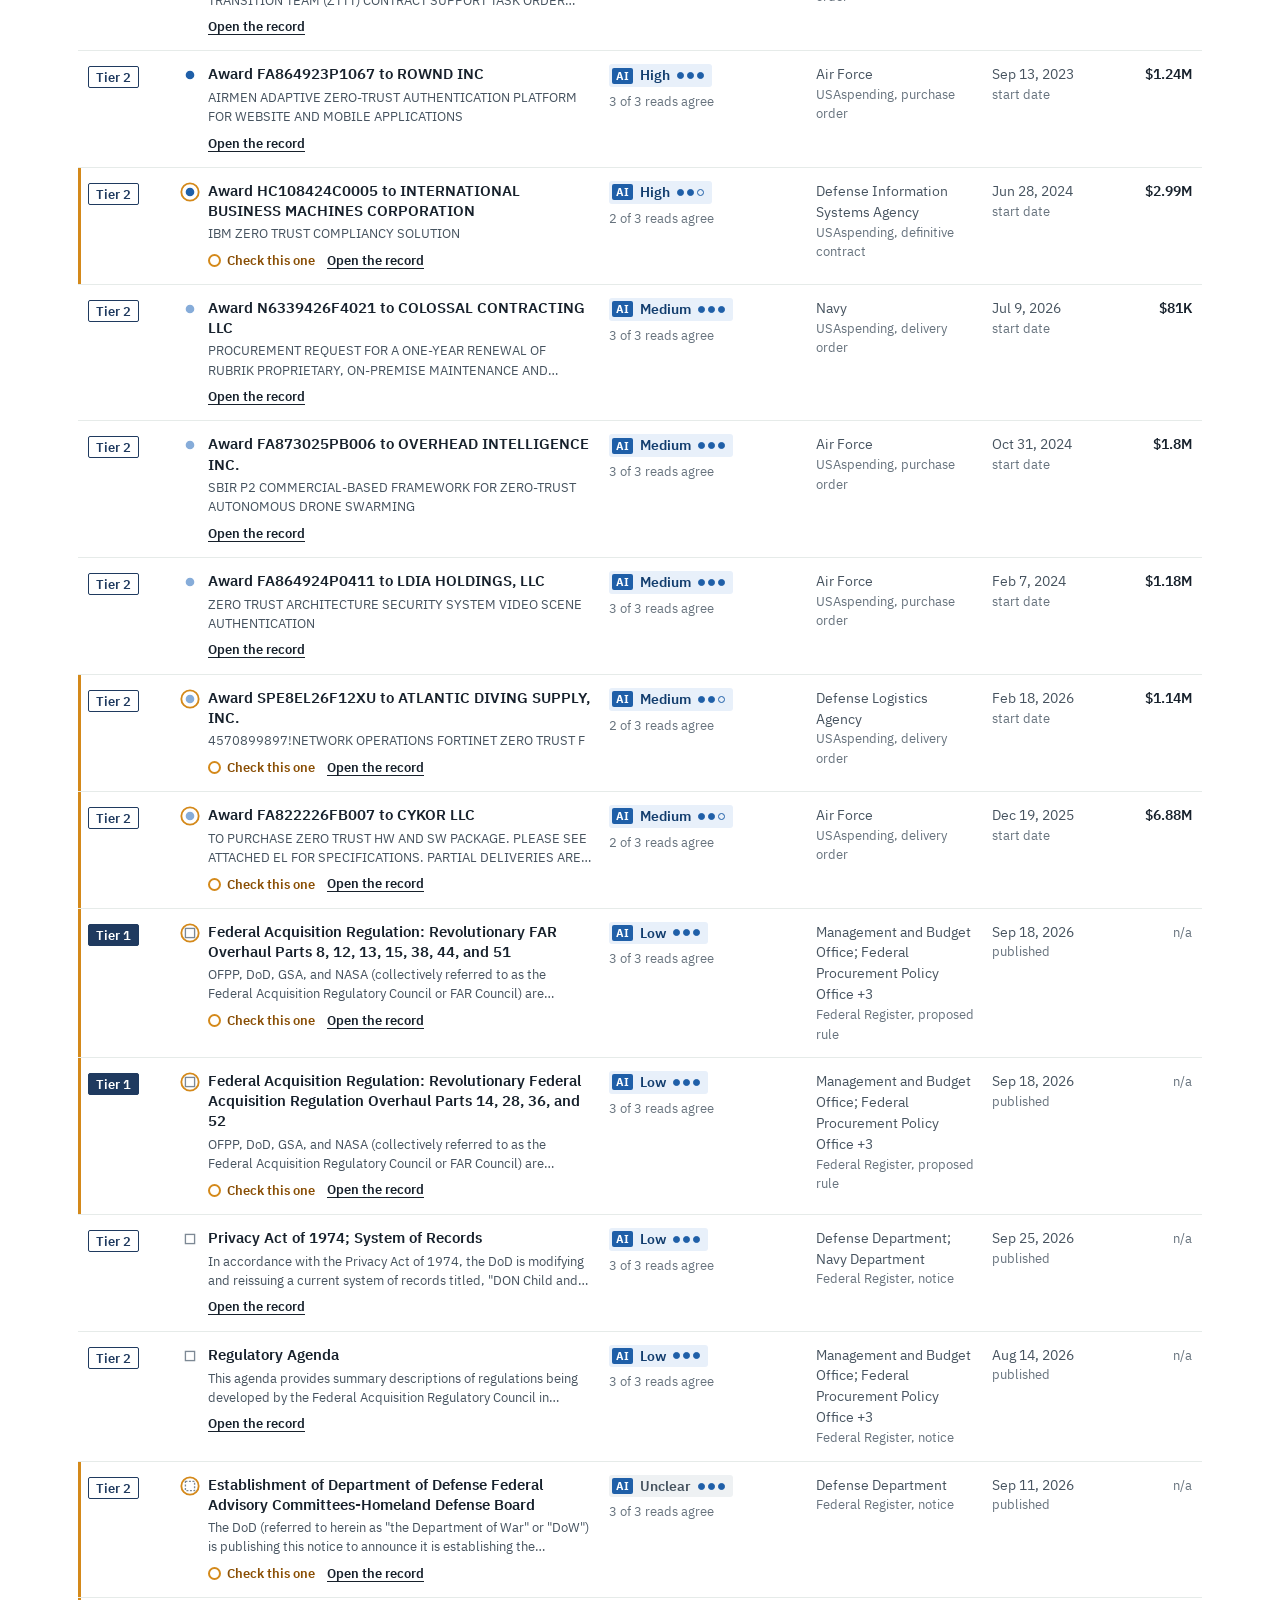
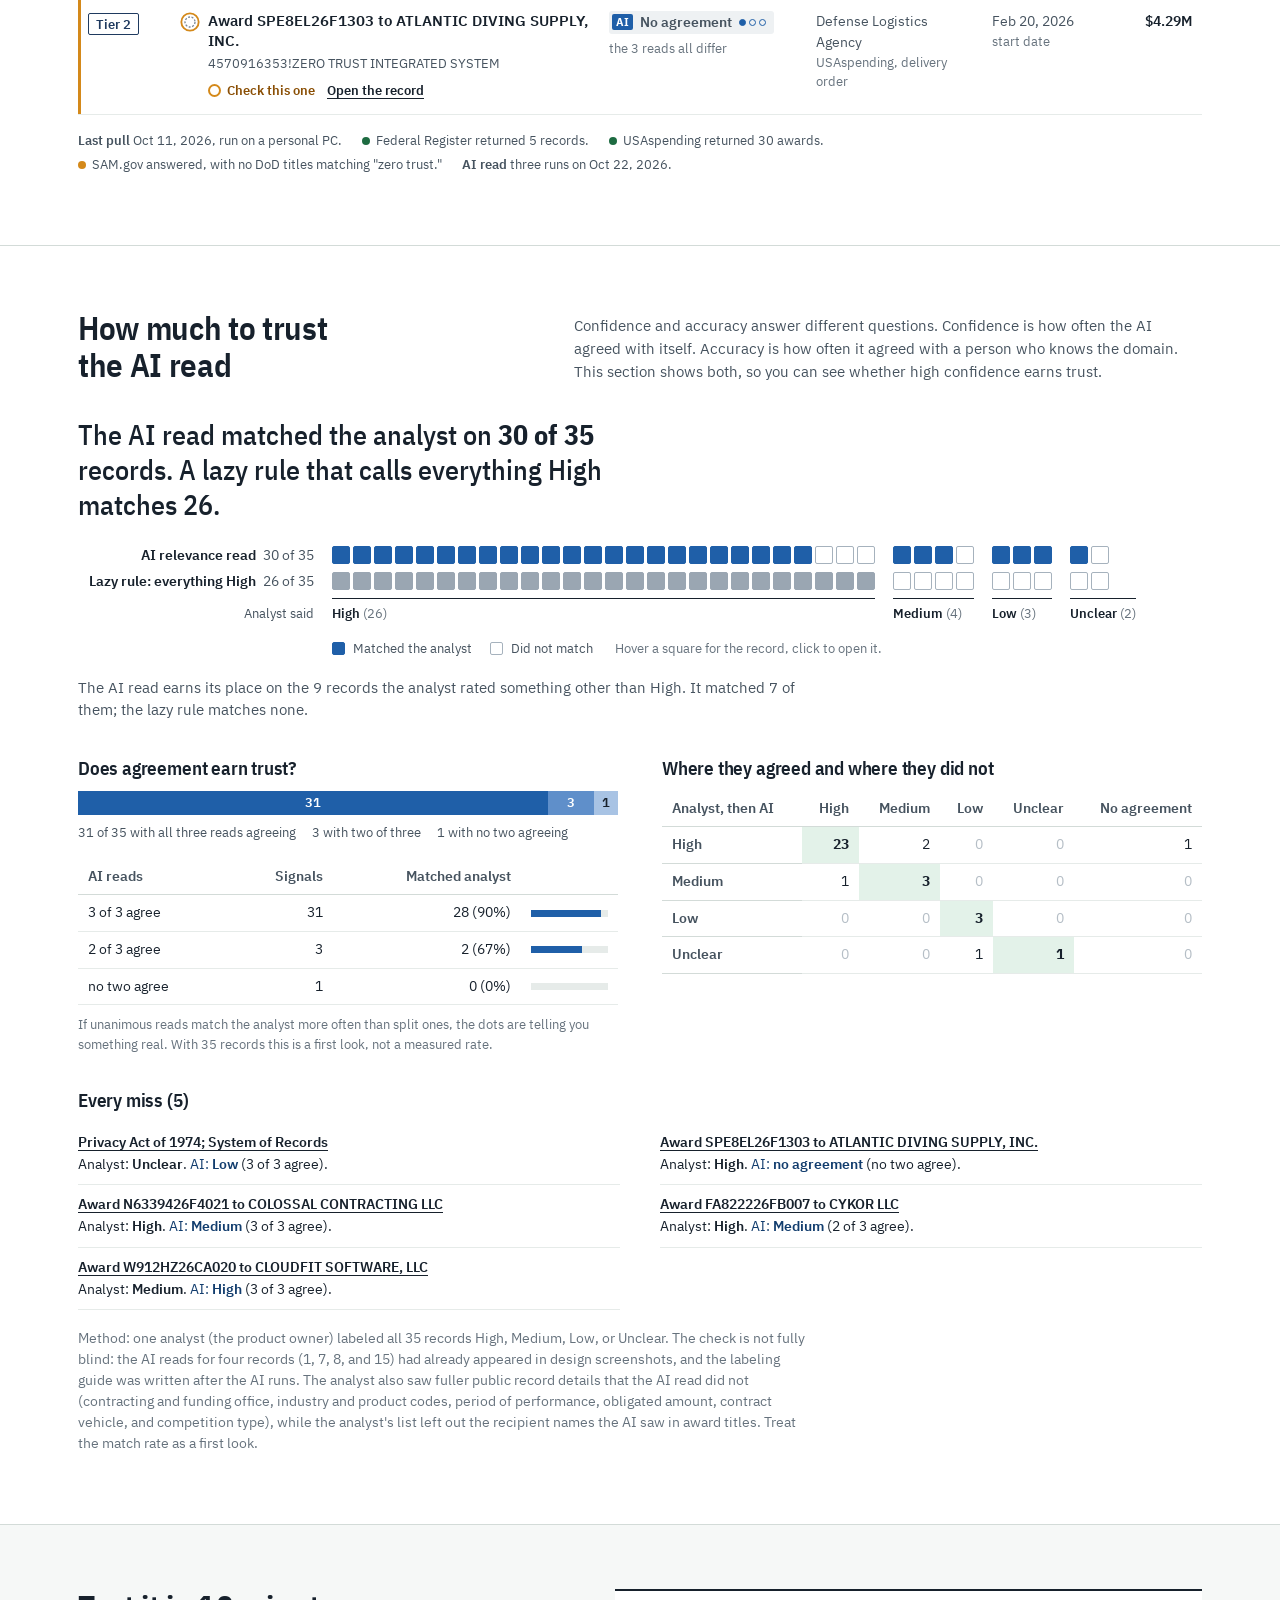
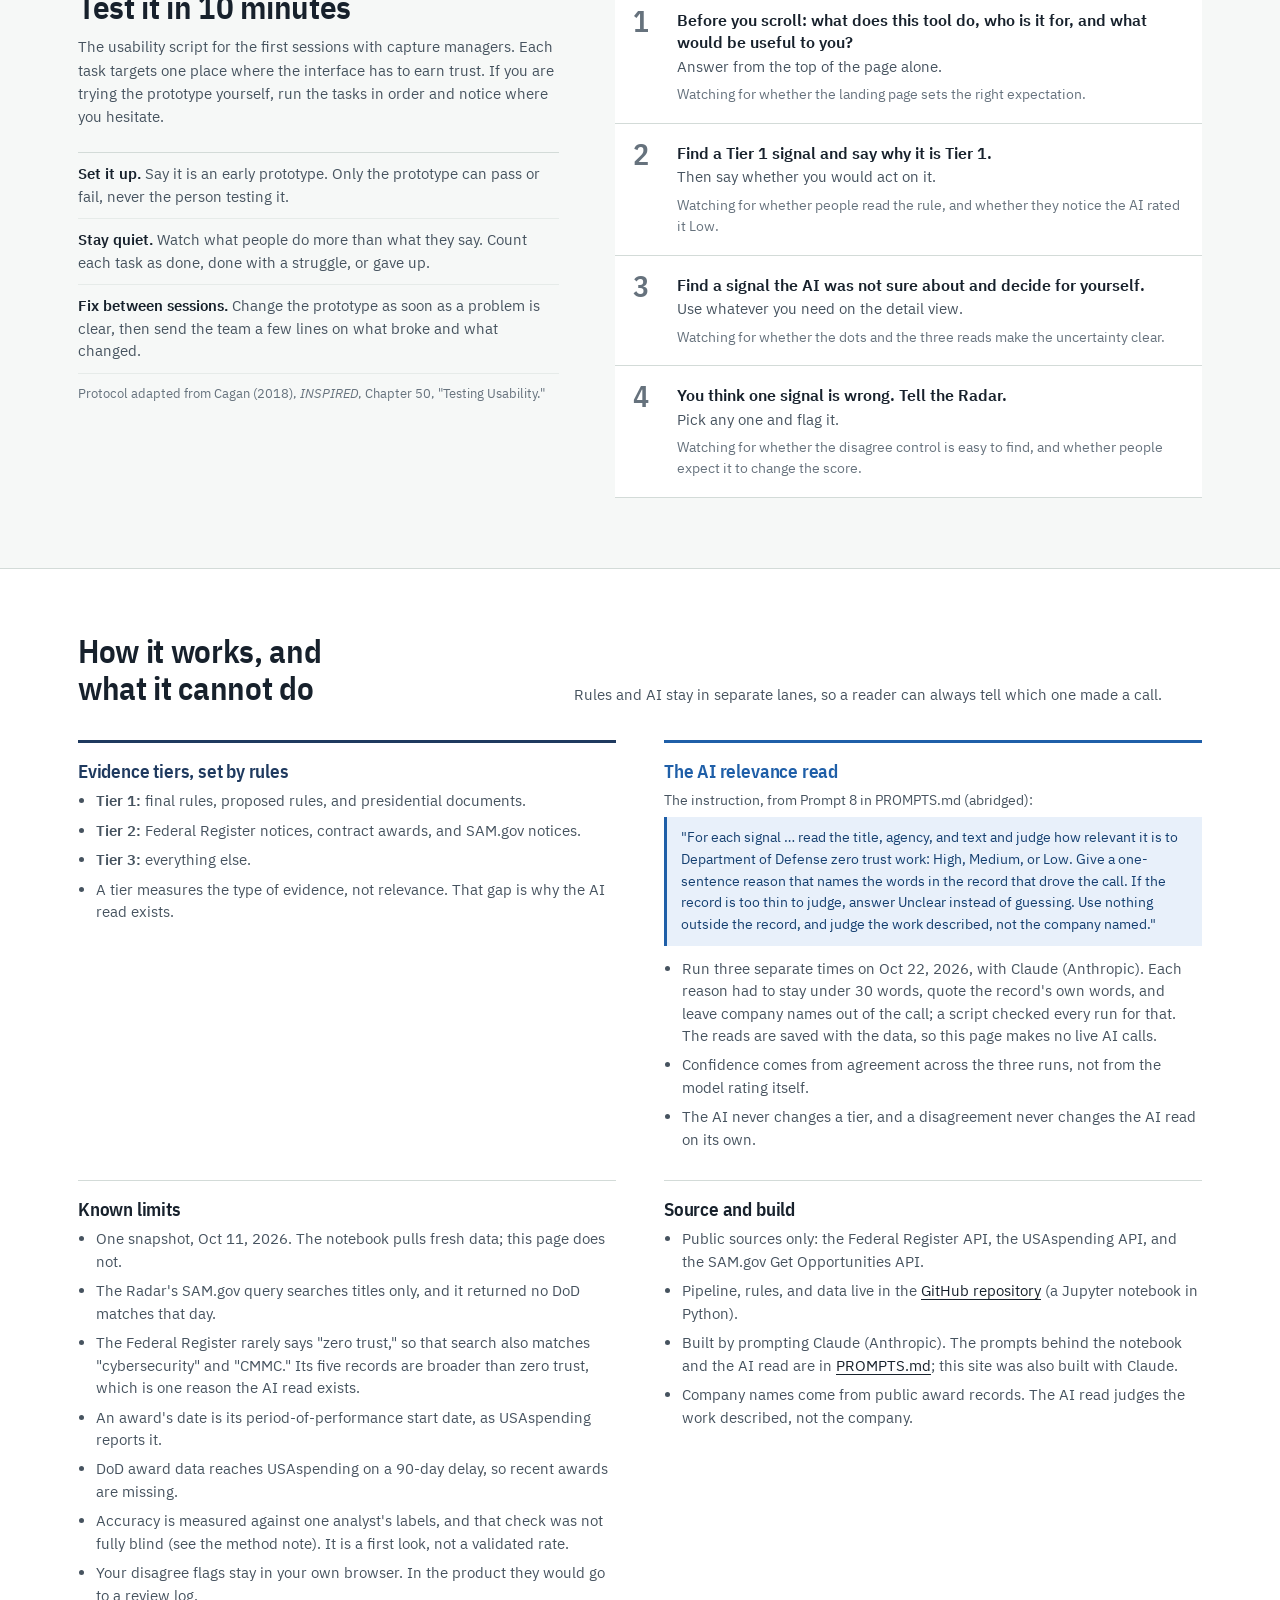
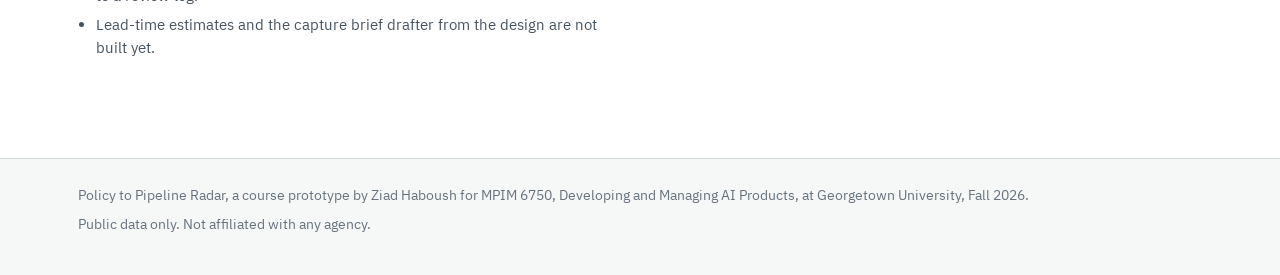
==== commit 3d7b356f: "Return to the original page layout with the new styling; let reduced-motion visitors play the sweep " ====
--- a/docs/index.html
+++ b/docs/index.html
@@ -6,7 +6,7 @@
 <title>Policy to Pipeline Radar</title>
 <meta name="description" content="A working prototype that finds DoD zero trust signals in public federal records. Each signal shows its rule-based evidence tier, an AI relevance read with how often three runs agreed, and its source.">
 <link rel="preload" href="assets/fonts/ibm-plex-sans-condensed-latin-600-normal.woff2" as="font" type="font/woff2" crossorigin>
-<link rel="stylesheet" href="assets/style.css">
+<link rel="stylesheet" href="assets/style.css?v=20261022c">
 <link rel="icon" href="data:image/svg+xml,%3Csvg xmlns='http://www.w3.org/2000/svg' viewBox='0 0 32 32'%3E%3Ccircle cx='16' cy='16' r='13' fill='none' stroke='%231f3a5f' stroke-width='3'/%3E%3Ccircle cx='16' cy='16' r='7' fill='none' stroke='%231f3a5f' stroke-width='2'/%3E%3Ccircle cx='21' cy='10' r='3' fill='%2318222e'/%3E%3C/svg%3E">
 </head>
 <body>
@@ -29,51 +29,78 @@
 </header>
 
 <main id="top">
-<!-- ===================== HERO: intro + radar ===================== -->
+<!-- ===================== LANDING ===================== -->
 <section class="hero" aria-labelledby="hero-h">
   <div class="wrap hero-grid">
     <div class="hero-copy">
       <h1 id="hero-h">Find DoD zero trust work in public federal records.</h1>
       <p class="lede">Policy to Pipeline Radar reads public federal records, sorts them by how strong the evidence is, and adds an AI read of how relevant each one is to Department of Defense zero trust work, the security approach that verifies every user and device instead of trusting anything inside the network. Every call shows its reason, how often three AI reads agreed, and a link to the source.</p>
       <p class="who">Built for capture managers, the people at a federal contractor who decide which bids are worth chasing. The goal is to spot likely work before a solicitation posts. This prototype covers the first step: finding the signals and explaining each one.</p>
-      <div class="cta"><a class="btn primary" href="#radar">Browse the 35 signals</a><a class="textlink" href="#test">Try the 10-minute test</a></div>
-    </div>
+      <div class="cta">
+        <a class="btn primary" href="#radar">Browse the 35 signals</a>
+        <a class="btn" href="#test">Try the 10-minute test</a>
+      </div>
+      <p class="course">A course prototype for MPIM 6750, Developing and Managing AI Products, Georgetown University.</p>
+    </div>
+
     <figure class="scope" aria-labelledby="scope-cap">
       <div class="scope-box">
         <svg id="scope" viewBox="0 0 600 600" role="img" aria-labelledby="scope-title scope-desc">
           <title id="scope-title">Radar plot of the 35 signals</title>
-          <desc id="scope-desc">Each mark is one public record. Each wedge holds one DoD component, and Federal Register documents get their own wedge. Distance from the center shows age. Fill color shows the AI relevance read. Click a mark or a wedge. The same records are listed below the plot as text.</desc>
+          <desc id="scope-desc">Each mark is one public record. Each wedge holds one DoD component, and Federal Register documents get their own wedge. Distance from the center shows age. Fill color shows the AI relevance read. Click a mark to open its record, or a wedge to filter the list. The same records are listed below as text.</desc>
         </svg>
         <div class="sweep" id="sweep" aria-hidden="true"></div>
         <div class="tip" id="tip" role="status" aria-live="polite"></div>
       </div>
       <figcaption id="scope-cap">
-        <div class="scope-status"><span id="scope-count"></span><button class="linkbtn" id="sweep-toggle" type="button" aria-pressed="false">Pause sweep</button></div>
         <dl class="key">
           <div><dt>Shape</dt><dd><span><i class="g sq"></i>Federal Register document</span><span><i class="g ci"></i>Contract award</span></dd></div>
           <div><dt>Fill</dt><dd><span><i class="g ci f-high"></i>AI read High</span><span><i class="g ci f-med"></i>Medium</span><span><i class="g ci f-low"></i>Low</span><span><i class="g ci f-unc"></i>Unclear or split</span></dd></div>
           <div><dt>Ring</dt><dd><span><i class="g ci f-high look"></i>Needs a human look</span></dd></div>
         </dl>
+        <div class="scope-foot">
+          <span>The center is the Oct 11, 2026 snapshot, and each ring out is older. No award sits inside the 90-day ring, which fits the 90-day delay on DoD contract data in USAspending. Click a wedge to filter the list.</span>
+          <button class="linkbtn" id="sweep-toggle" type="button" aria-pressed="false">Pause sweep</button>
+        </div>
       </figcaption>
     </figure>
   </div>
-  <div class="wrap">
-    <div class="notes" aria-labelledby="notes-h">
-      <h2 class="notes-h" id="notes-h">Reading the radar</h2>
-      <p><b>How to read it.</b> Each wedge holds one DoD component, and Federal Register documents get their own; click a wedge to filter the list below. Distance from the center is age, counted back from the Oct 11, 2026 snapshot to an award's start date or a document's publication date. The amber ring means the three AI reads were not unanimous, the AI answered Unclear, or a Tier 1 record reads Low. Marks shift slightly so none hides another. Blue only ever means AI.</p>
-      <p><b>Where the rule and the AI disagree.</b> The two proposed FAR overhaul rules sit in the strongest evidence tier, yet all three AI reads rated them Low. Ranking them first would mislead a capture manager, so both carry the amber ring. <button class="linkbtn" type="button" id="show-far">Show the two rules</button></p>
-      <p><b>The 90-day ring.</b> No award sits inside it, which fits the 90-day delay on DoD contract data in USAspending. The newest marks are all Federal Register documents.</p>
-    </div>
-  </div>
-</section>
-
-<!-- ===================== SIGNAL LIST ===================== -->
+
+  <div class="wrap">
+    <ol class="flow" aria-label="How the Radar works">
+      <li class="f-src"><b>Pull public records</b><span>Federal Register rules and notices, USAspending awards, and SAM.gov opportunities. Nothing internal or paid.</span></li>
+      <li class="f-rule"><b>Rules assign an evidence tier</b><span>Plain rules rank each record by the type of evidence it is, and the rule is written next to it. No AI here.</span></li>
+      <li class="f-ai"><b>AI reads for relevance, three times</b><span>Claude calls each record High, Medium, Low, or Unclear three separate times. Confidence is how often the reads agree.</span></li>
+      <li class="f-you"><b>You make the call</b><span>Open any signal for the source text and every AI read, and flag anything wrong. Nothing changes on its own.</span></li>
+    </ol>
+  </div>
+</section>
+
+<!-- ===================== DISAGREEMENT STORY ===================== -->
+<section class="story" aria-labelledby="story-h">
+  <div class="wrap story-grid">
+    <div>
+      <h2 id="story-h">When the rule and the AI disagree, the Radar says so.</h2>
+      <p>A tier measures what kind of evidence a record is. It says nothing about whether the record matters to zero trust work. The two FAR overhaul rules are the clearest case: proposed rules sit in the strongest tier, yet all three AI reads rated them Low. Ranking them first would mislead a capture manager, so the Radar flags them for a person instead.</p>
+      <p class="story-act"><button class="linkbtn" type="button" id="show-far">Show the two rules in the list</button></p>
+    </div>
+    <div class="pv" id="preview" aria-label="Example: one signal, explained"></div>
+  </div>
+</section>
+
+<!-- ===================== SIGNALS ===================== -->
 <section class="block" id="radar" aria-labelledby="radar-h">
   <div class="wrap">
     <div class="head">
       <h2 id="radar-h">The signals</h2>
       <p class="sub">35 real records from the October 11, 2026 run. Open any row for the source text, the rule behind its tier, all three AI reads, and a way to disagree.</p>
     </div>
+
+    <dl class="legend" aria-label="How to read a row">
+      <div><dt><span class="badge t1">Tier 1</span><span class="badge t2">Tier 2</span></dt><dd><b>Evidence tier.</b> Set by a plain rule, never by the AI. Tier badges are always navy.</dd></div>
+      <div><dt><span class="airead"><span class="tag">AI</span>High <span class="dots" aria-hidden="true"><span class="on"></span><span class="on"></span><span class="on"></span></span></span></dt><dd><b>AI relevance read.</b> Blue only ever means AI. Filled dots show how many of the three reads agreed.</dd></div>
+      <div><dt><span class="flag">Check this one</span></dt><dd><b>Needs a human look.</b> The three reads were not unanimous, the AI answered Unclear, or a Tier 1 record reads Low.</dd></div>
+    </dl>
 
     <div class="ask" id="ask">
       <form id="ask-form" autocomplete="off">
@@ -115,9 +142,11 @@
       </select></label>
     </div>
     <div class="countline"><span><span id="count" aria-live="polite"></span> <button class="linkbtn" id="f-reset" type="button">Reset filters</button></span><span class="active-chips" id="active-chips"></span></div>
-    <p class="rowkey">Tier badges are navy and set by plain rules, never by the AI. Filled dots show how many of the three AI reads agreed.</p>
 
     <div class="feed" role="table" aria-label="Signals" id="feed-start" tabindex="-1">
+      <div class="feed-head" role="row">
+        <span role="columnheader">Evidence</span><span role="columnheader">Signal</span><span role="columnheader">AI read</span><span role="columnheader">Agency</span><span role="columnheader">Date</span><span role="columnheader" class="r">Amount</span>
+      </div>
       <div id="feed" role="rowgroup"></div>
     </div>
 
@@ -171,12 +200,6 @@
       <h2 id="about-h">How it works, and what it cannot do</h2>
       <p class="sub">Rules and AI stay in separate lanes, so a reader can always tell which one made a call.</p>
     </div>
-    <ol class="flow" aria-label="How the Radar works">
-      <li class="f-src"><b>Pull public records</b><span>Federal Register rules and notices, USAspending awards, and SAM.gov opportunities. Nothing internal or paid.</span></li>
-      <li class="f-rule"><b>Rules assign an evidence tier</b><span>Plain rules rank each record by the type of evidence it is, and the rule is written next to it. No AI here.</span></li>
-      <li class="f-ai"><b>AI reads for relevance, three times</b><span>Claude calls each record High, Medium, Low, or Unclear three separate times. Confidence is how often the reads agree.</span></li>
-      <li class="f-you"><b>You make the call</b><span>Open any signal for the source text and every AI read, and flag anything wrong. Nothing changes on its own.</span></li>
-    </ol>
     <div class="about-grid">
       <section class="lane rule-lane" aria-labelledby="ab1">
         <h3 id="ab1">Evidence tiers, set by rules</h3>
@@ -241,7 +264,7 @@
   <div class="dlg-body" id="dlg-body"></div>
 </dialog>
 
-<script src="assets/data.js"></script>
-<script src="assets/app.js"></script>
+<script src="assets/data.js?v=20261022c"></script>
+<script src="assets/app.js?v=20261022c"></script>
 </body>
 </html>
--- a/docs/assets/style.css
+++ b/docs/assets/style.css
@@ -83,24 +83,49 @@
 .btn.small { padding: 6px 12px; font-size: 14px; }
 .linkbtn { font: inherit; font-size: 14px; background: none; border: 0; padding: 2px 0; color: var(--ink); text-decoration: underline; text-underline-offset: 3px; cursor: pointer; }
 
-/* ---------- hero: intro + radar ---------- */
-.hero { background: var(--chart); border-bottom: 1px solid var(--line); padding: 44px 0 0; overflow: hidden; }
-.hero-grid { display: grid; grid-template-columns: minmax(0, 1fr) minmax(0, 1.05fr); gap: 56px; align-items: center; }
-.hero h1 { font-size: clamp(36px, 4.4vw, 58px); font-weight: 700; line-height: 1.0; letter-spacing: -0.02em; max-width: 13ch; margin-bottom: 20px; }
-.lede { font-size: 17.5px; line-height: 1.55; margin: 0 0 12px; max-width: 58ch; }
-.who { color: var(--muted); font-size: 15.5px; margin: 0 0 24px; max-width: 60ch; }
-.cta { display: flex; flex-wrap: wrap; gap: 18px; align-items: center; }
+/* ---------- landing: intro and radar ---------- */
+.hero { background: var(--chart); border-bottom: 1px solid var(--line); padding: 52px 0 0; overflow: hidden; }
+.hero-grid { display: grid; grid-template-columns: minmax(0, 1fr) minmax(0, 1.02fr); gap: 52px; align-items: center; }
+.hero h1 { font-size: clamp(40px, 5.2vw, 66px); font-weight: 700; line-height: 1.0; letter-spacing: -0.02em; max-width: 13ch; margin-bottom: 22px; }
+.lede { font-size: 18px; line-height: 1.55; margin: 0 0 14px; max-width: 56ch; }
+.who { color: var(--muted); font-size: 15.5px; margin: 0 0 26px; max-width: 58ch; }
+.cta { display: flex; flex-wrap: wrap; gap: 12px; margin-bottom: 18px; }
 .btn.primary { background: var(--ink); color: var(--white); }
-.btn.primary:hover { background: #2a3746; }
-.textlink { font-weight: 600; font-size: 15px; }
+.btn.primary:hover { background: #2a3746; border-color: #2a3746; }
+.course { font-size: 13.5px; color: var(--faint); margin: 0; }
 .scope { margin: 0; }
-.scope-box { position: relative; width: 100%; max-width: 560px; aspect-ratio: 1 / 1; margin: 0 auto; }
-.scope figcaption { max-width: 560px; margin: 0 auto; }
-.notes { display: grid; grid-template-columns: 1.25fr 1fr 1fr; gap: 0 32px; margin-top: 30px; padding: 20px 0 30px; border-top: 1px solid var(--grid); }
-.notes-h { grid-column: 1 / -1; font-size: 19px; margin-bottom: 4px; }
-.notes p { font-size: 14px; color: var(--muted); margin: 8px 0 0; }
-.notes b { color: var(--ink); }
-.notes .linkbtn { font-size: 14px; font-weight: 600; }
+.scope-box { position: relative; width: 100%; max-width: 570px; aspect-ratio: 1 / 1; margin: 0 auto; }
+.scope figcaption { max-width: 570px; margin: 6px auto 0; }
+.scope-foot { display: flex; justify-content: space-between; align-items: baseline; gap: 16px; font-size: 13px; color: var(--faint); margin-top: 10px; }
+.scope-foot .linkbtn { font-size: 13.5px; white-space: nowrap; }
+
+/* the four steps */
+.flow { list-style: none; margin: 44px 0 0; padding: 0 0 44px; display: grid; grid-template-columns: repeat(4, minmax(0, 1fr)); border-top: 1px solid var(--grid); }
+.flow li { padding: 20px 22px 0 0; }
+.flow li + li { padding-left: 22px; border-left: 1px solid var(--grid); }
+.flow li::before { content: ""; display: block; width: 28px; height: 4px; margin-bottom: 12px; background: var(--faint); }
+.flow .f-rule::before { background: var(--navy); }
+.flow .f-ai::before { background: var(--ai); }
+.flow .f-you::before { background: var(--amber-dot); }
+.flow b { display: block; font-family: var(--display); font-size: 19px; font-weight: 600; line-height: 1.2; margin-bottom: 6px; }
+.flow .f-ai b { color: var(--ai); }
+.flow span { display: block; font-size: 14.5px; color: var(--muted); }
+
+/* the disagreement story */
+.story { background: var(--white); border-bottom: 1px solid var(--line); padding: 60px 0; }
+.story-grid { display: grid; grid-template-columns: minmax(0, 1fr) minmax(0, 1fr); gap: 56px; align-items: center; }
+.story h2 { margin-bottom: 14px; max-width: 18ch; }
+.story p { color: var(--muted); max-width: 58ch; margin: 0; }
+.story .story-act { margin-top: 14px; }
+.story .story-act .linkbtn { font-weight: 600; font-size: 15px; }
+.pv { border-left: 4px solid var(--amber-dot); padding: 4px 0 4px 22px; }
+.pv .pv-row { display: flex; gap: 8px; flex-wrap: wrap; align-items: center; }
+.pv .pv-title { font-family: var(--display); font-weight: 600; font-size: 21px; line-height: 1.25; margin: 12px 0; }
+.pv dl { margin: 0; display: grid; grid-template-columns: 70px 1fr; gap: 8px 12px; font-size: 15px; }
+.pv dt { color: var(--faint); }
+.pv dd { margin: 0; }
+.pv dd.ai { color: var(--ai-ink); }
+.pv .pv-foot { margin: 14px 0 0; }
 
 #scope { width: 100%; height: 100%; display: block; overflow: visible; }
 #scope .wedge { fill: var(--wedge-a); stroke: var(--chart); stroke-width: 2; cursor: pointer; transition: fill .15s; }
@@ -206,7 +231,12 @@
 .countline .linkbtn { font-size: 13.5px; margin-left: 8px; }
 .countline { display: flex; flex-wrap: wrap; justify-content: space-between; gap: 8px; font-size: 13.5px; color: var(--muted); margin: 6px 0 4px; }
 .active-chips { display: flex; flex-wrap: wrap; gap: 6px; }
-.rowkey { font-size: 13px; color: var(--faint); margin: 0 0 8px; }
+.legend { display: grid; grid-template-columns: repeat(3, minmax(0, 1fr)); margin: 0 0 26px; border-top: 1px solid var(--line); border-bottom: 1px solid var(--line); }
+.legend > div { padding: 14px 20px 14px 0; }
+.legend > div + div { padding-left: 20px; border-left: 1px solid var(--line-soft); }
+.legend dt { display: flex; gap: 6px; flex-wrap: wrap; margin-bottom: 7px; }
+.legend dd { margin: 0; font-size: 14px; color: var(--muted); }
+.legend dd b { color: var(--ink); }
 
 /* badges and chips */
 .badge { display: inline-block; padding: 0 7px; border-radius: 2px; font-weight: 600; font-size: 12.5px; line-height: 20px; white-space: nowrap; border: 1.5px solid var(--navy); }
@@ -230,25 +260,27 @@
 /* rows */
 .feed { border-top: 2px solid var(--ink); }
 .feed:focus { outline: none; }
-.row { display: grid; grid-template-columns: 26px minmax(0, 1fr) 170px 120px; gap: 4px 14px; align-items: start; padding: 12px 8px 12px 6px; border-bottom: 1px solid var(--line-soft); cursor: pointer; transition: background .12s; }
+.feed-head, .row { display: grid; grid-template-columns: 76px minmax(0, 2.7fr) 1.25fr 1.05fr 104px 80px; gap: 16px; align-items: start; padding: 13px 10px; }
+.feed-head { font-size: 12.5px; font-weight: 600; color: var(--muted); border-bottom: 1px solid var(--line); }
+.r { text-align: right; }
+.row { border-bottom: 1px solid var(--line-soft); cursor: pointer; transition: background .12s; }
 .row:hover, .row.hot { background: #f0f5f2; }
 .row.needs { box-shadow: inset 3px 0 0 var(--amber-dot); }
 .row.enter { animation: rowin .25s ease-out both; }
 @keyframes rowin { from { opacity: 0; transform: translateY(5px); } to { opacity: 1; transform: none; } }
-.row .c-g { padding-top: 1px; }
+.row .t-line { display: flex; gap: 8px; align-items: flex-start; }
+.row .t-line .glyph { width: 20px; height: 20px; flex: none; margin-top: 1px; }
 .row .title { font-weight: 600; font-size: 15px; line-height: 1.35; }
 .row:hover .title, .row.hot .title { text-decoration: underline; text-underline-offset: 3px; text-decoration-thickness: 1px; }
-.row .desc { font-size: 12.5px; color: var(--muted); margin-top: 2px; white-space: nowrap; overflow: hidden; text-overflow: ellipsis; }
-.row .meta { display: flex; align-items: center; gap: 9px; margin-top: 6px; font-size: 13px; color: var(--faint); min-width: 0; }
-.row .meta > span + span { border-left: 1px solid var(--line); padding-left: 9px; }
-.row .meta .where { color: var(--muted); overflow: hidden; text-overflow: ellipsis; white-space: nowrap; min-width: 0; }
-.row .meta > span:last-child { white-space: nowrap; }
-.row .c-ai { display: flex; flex-direction: column; gap: 4px; align-items: flex-start; }
-.row .c-ai .conf-text { margin-left: 0; }
-.row .c-num { display: flex; flex-direction: column; align-items: flex-end; gap: 1px; font-size: 13.5px; font-variant-numeric: tabular-nums; color: var(--muted); }
-.row .c-num .amt { color: var(--ink); font-weight: 600; }
-.row .c-num .dl { display: block; text-align: right; color: var(--faint); font-size: 12px; line-height: 1.3; }
-.row .rowbtn { font: inherit; font-size: 12.5px; color: var(--ink); background: none; border: 0; padding: 0; margin-top: 6px; cursor: pointer; text-decoration: underline; text-underline-offset: 3px; }
+.row .desc { font-size: 12.5px; color: var(--muted); margin: 3px 0 0 28px; display: -webkit-box; -webkit-line-clamp: 2; -webkit-box-orient: vertical; overflow: hidden; }
+.row .rowfoot { margin: 7px 0 0 28px; display: flex; gap: 12px; flex-wrap: wrap; align-items: center; }
+.row .rowbtn { font: inherit; font-size: 13px; color: var(--ink); background: none; border: 0; padding: 0; cursor: pointer; font-weight: 600; text-decoration: underline; text-underline-offset: 3px; }
+.row .aicell { display: flex; flex-direction: column; gap: 5px; align-items: flex-start; }
+.row .aicell .conf-text { margin-left: 0; }
+.row .meta { font-size: 13.5px; color: var(--muted); }
+.row .num { text-align: right; font-variant-numeric: tabular-nums; color: var(--ink); font-weight: 600; }
+.row .src { font-size: 12.5px; color: var(--faint); font-weight: 400; }
+.mlabel { display: none; font-size: 12px; font-weight: 600; color: var(--faint); }
 .empty { padding: 30px; text-align: center; color: var(--muted); }
 .status { margin: 16px 0 0; display: flex; flex-wrap: wrap; gap: 4px 20px; font-size: 13px; color: var(--muted); }
 .dot { display: inline-block; width: 8px; height: 8px; border-radius: 50%; margin-right: 6px; }
@@ -356,16 +388,6 @@
 .tasks em { display: block; font-style: normal; color: var(--faint); font-size: 13.5px; margin-top: 6px; }
 
 /* ---------- about ---------- */
-.flow { list-style: none; margin: 0 0 40px; padding: 0; display: grid; grid-template-columns: repeat(4, minmax(0, 1fr)); border-top: 1px solid var(--line); border-bottom: 1px solid var(--line); }
-.flow li { padding: 18px 20px 20px 0; position: relative; }
-.flow li + li { padding-left: 20px; border-left: 1px solid var(--line-soft); }
-.flow li::before { content: ""; display: block; width: 28px; height: 4px; margin-bottom: 12px; background: var(--faint); }
-.flow .f-rule::before { background: var(--navy); }
-.flow .f-ai::before { background: var(--ai); }
-.flow .f-you::before { background: var(--amber-dot); }
-.flow b { display: block; font-family: var(--display); font-size: 18px; font-weight: 600; line-height: 1.2; margin-bottom: 6px; }
-.flow .f-ai b { color: var(--ai); }
-.flow span { display: block; font-size: 14.5px; color: var(--muted); }
 .about-grid { display: grid; grid-template-columns: repeat(2, minmax(0, 1fr)); gap: 0 48px; }
 .lane { padding: 18px 0 22px; border-top: 1px solid var(--line); }
 .lane h3 { margin-bottom: 8px; }
@@ -388,16 +410,20 @@
   .filters { grid-template-columns: repeat(3, minmax(0, 1fr)); }
 }
 @media (max-width: 1000px) {
-  .hero-grid, .head.split, .test-grid { grid-template-columns: minmax(0, 1fr); gap: 28px; }
-  .notes { grid-template-columns: minmax(0, 1fr); }
+  .hero-grid, .story-grid, .head.split, .test-grid { grid-template-columns: minmax(0, 1fr); gap: 32px; }
   .acc-grid, .about-grid { grid-template-columns: minmax(0, 1fr); }
-  .flow { grid-template-columns: repeat(2, minmax(0, 1fr)); }
+  .flow { grid-template-columns: repeat(2, minmax(0, 1fr)); row-gap: 22px; }
   .flow li:nth-child(3) { padding-left: 0; border-left: 0; }
   .snap { display: none; }
-  .row { grid-template-columns: 26px minmax(0, 1fr) 150px; }
-  .row .c-num { grid-column: 2 / -1; flex-direction: row; justify-content: flex-start; gap: 14px; align-items: baseline; }
-  .row .c-num .dl { display: inline; }
-  .row .rowbtn { margin: 0 0 0 auto; }
+}
+@media (max-width: 820px) {
+  .feed-head { display: none; }
+  .row { grid-template-columns: 1fr 1fr; gap: 8px 12px; }
+  .row .c-title { grid-column: 1 / -1; order: -1; }
+  .row .num { text-align: left; }
+  .mlabel { display: block; }
+  .legend { grid-template-columns: minmax(0, 1fr); }
+  .legend > div + div { padding-left: 0; border-left: 0; border-top: 1px solid var(--line-soft); }
 }
 @media (max-width: 760px) {
   .units { grid-template-columns: minmax(0, 1fr); }
@@ -410,13 +436,10 @@
   .u-cap .u-m { display: inline; font-weight: 400; }
   .u-key { margin-left: 0; }
   .misslist { columns: 1; }
-  .row { grid-template-columns: 26px minmax(0, 1fr); }
-  .row .c-ai { grid-column: 2; flex-direction: row; flex-wrap: wrap; align-items: center; gap: 6px 10px; }
-  .row .meta { flex-wrap: wrap; }
 }
 @media (max-width: 560px) {
   .wrap, .bar { padding-left: 16px; padding-right: 16px; }
-  .hero { padding-top: 28px; }
+  .hero { padding-top: 32px; }
   .bar { gap: 12px; }
   .nav a { padding: 6px 6px; font-size: 13.5px; }
   .logo span { display: none; }
@@ -424,17 +447,19 @@
   .ask-row { flex-direction: column; }
   .filters { grid-template-columns: repeat(2, minmax(0, 1fr)); }
   .filters label.grow { grid-column: 1 / -1; }
-  .kv { grid-template-columns: 1fr; }
+  .kv, .pv dl { grid-template-columns: 1fr; }
   .flow { grid-template-columns: minmax(0, 1fr); }
-  .flow li + li { padding-left: 0; border-left: 0; border-top: 1px solid var(--line-soft); }
+  .flow li + li { padding-left: 0; border-left: 0; }
+  .scope-foot { flex-direction: column; gap: 6px; }
   #scope .sector-label { font-size: 17px; }
   #scope .sector-label .sector-count { font-size: 14px; }
   #scope .ring-label { font-size: 13px; }
   .key > div { grid-template-columns: 40px minmax(0, 1fr); }
 }
 @media (prefers-reduced-motion: reduce) {
-  *, *::before, *::after { animation: none !important; transition: none !important; }
-  .sweep { display: none; }
+  *:not(.sweep):not(.ping):not(.flash), *::before, *::after { animation: none !important; transition: none !important; }
+  .scope-box:not(.motion) .sweep { display: none; }
+  .scope-box:not(.motion) #scope .blip .ping, .scope-box:not(.motion) #scope .blip .flash { animation: none; }
   #scope .ring-draw { stroke-dashoffset: 0; }
   #scope .ring:not(.r90) { stroke-dasharray: 2 4; }
   .u-cells .u { opacity: 1; transform: none; }
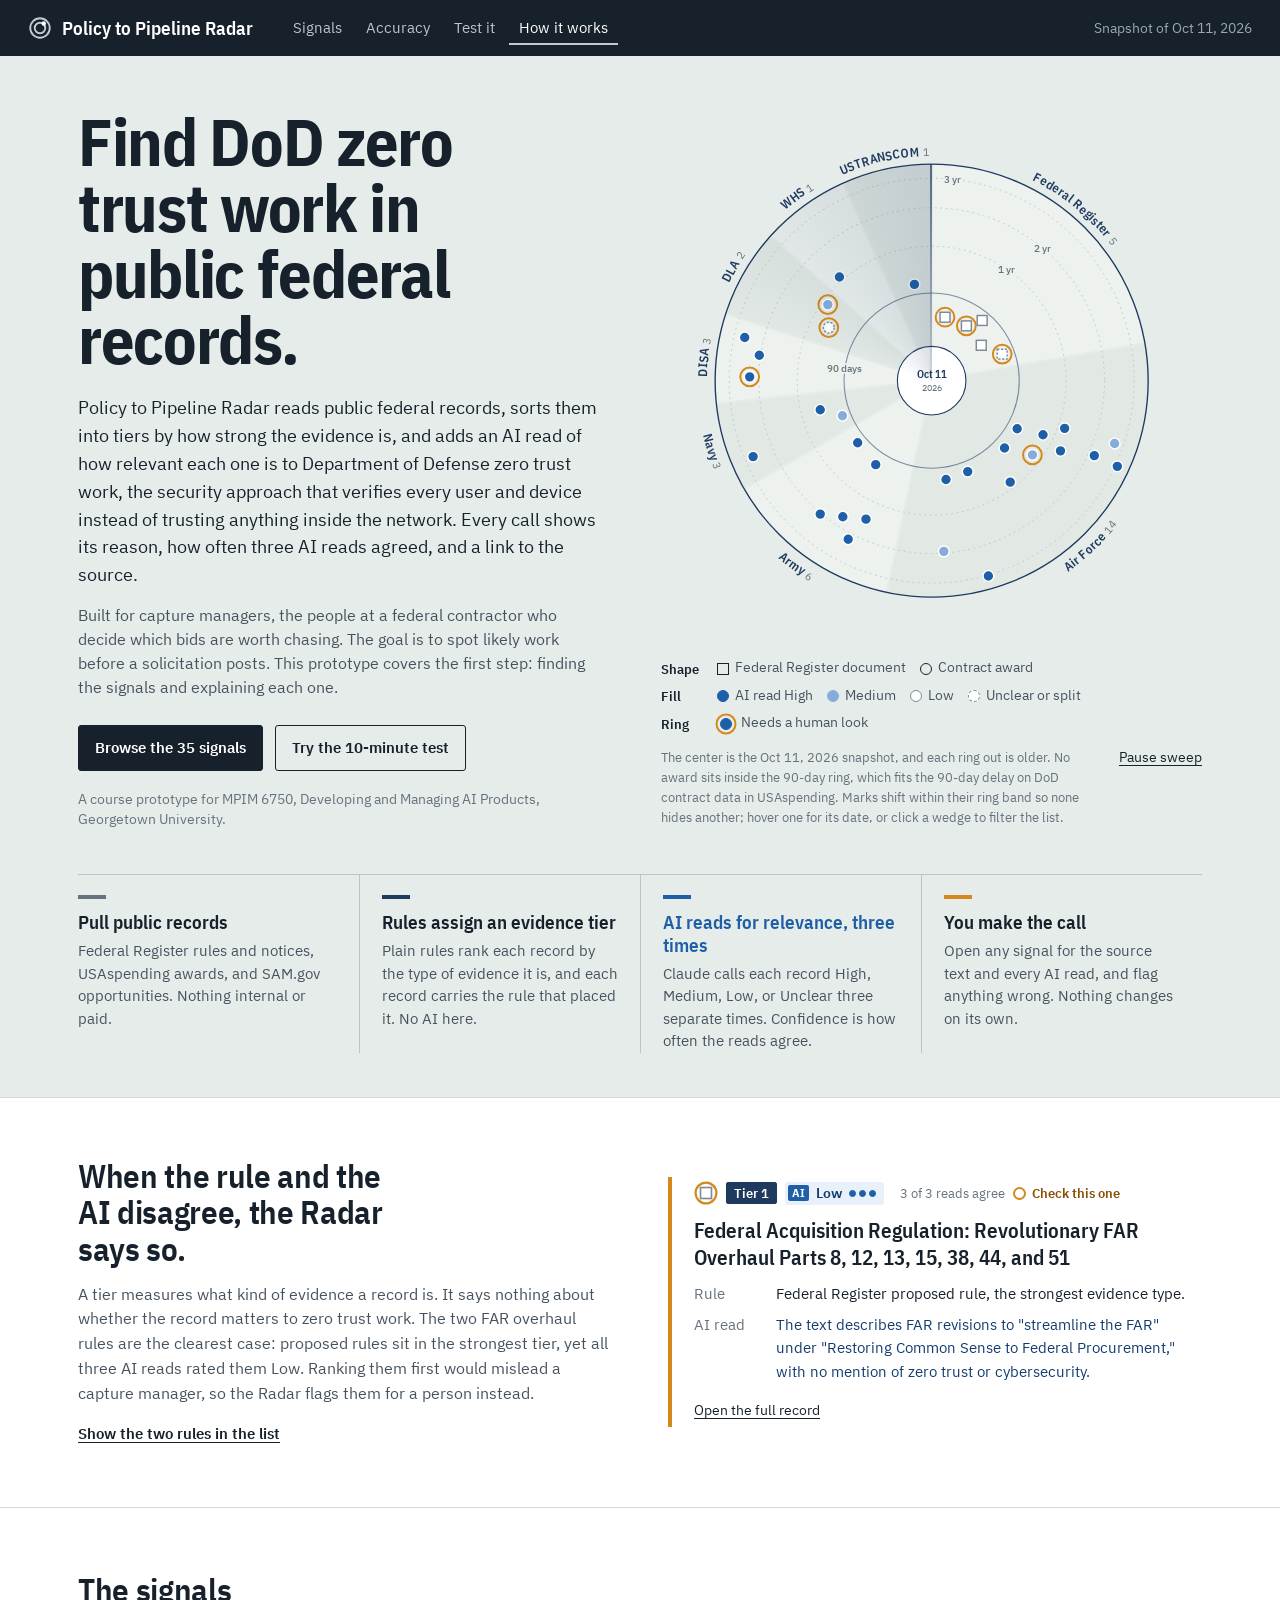
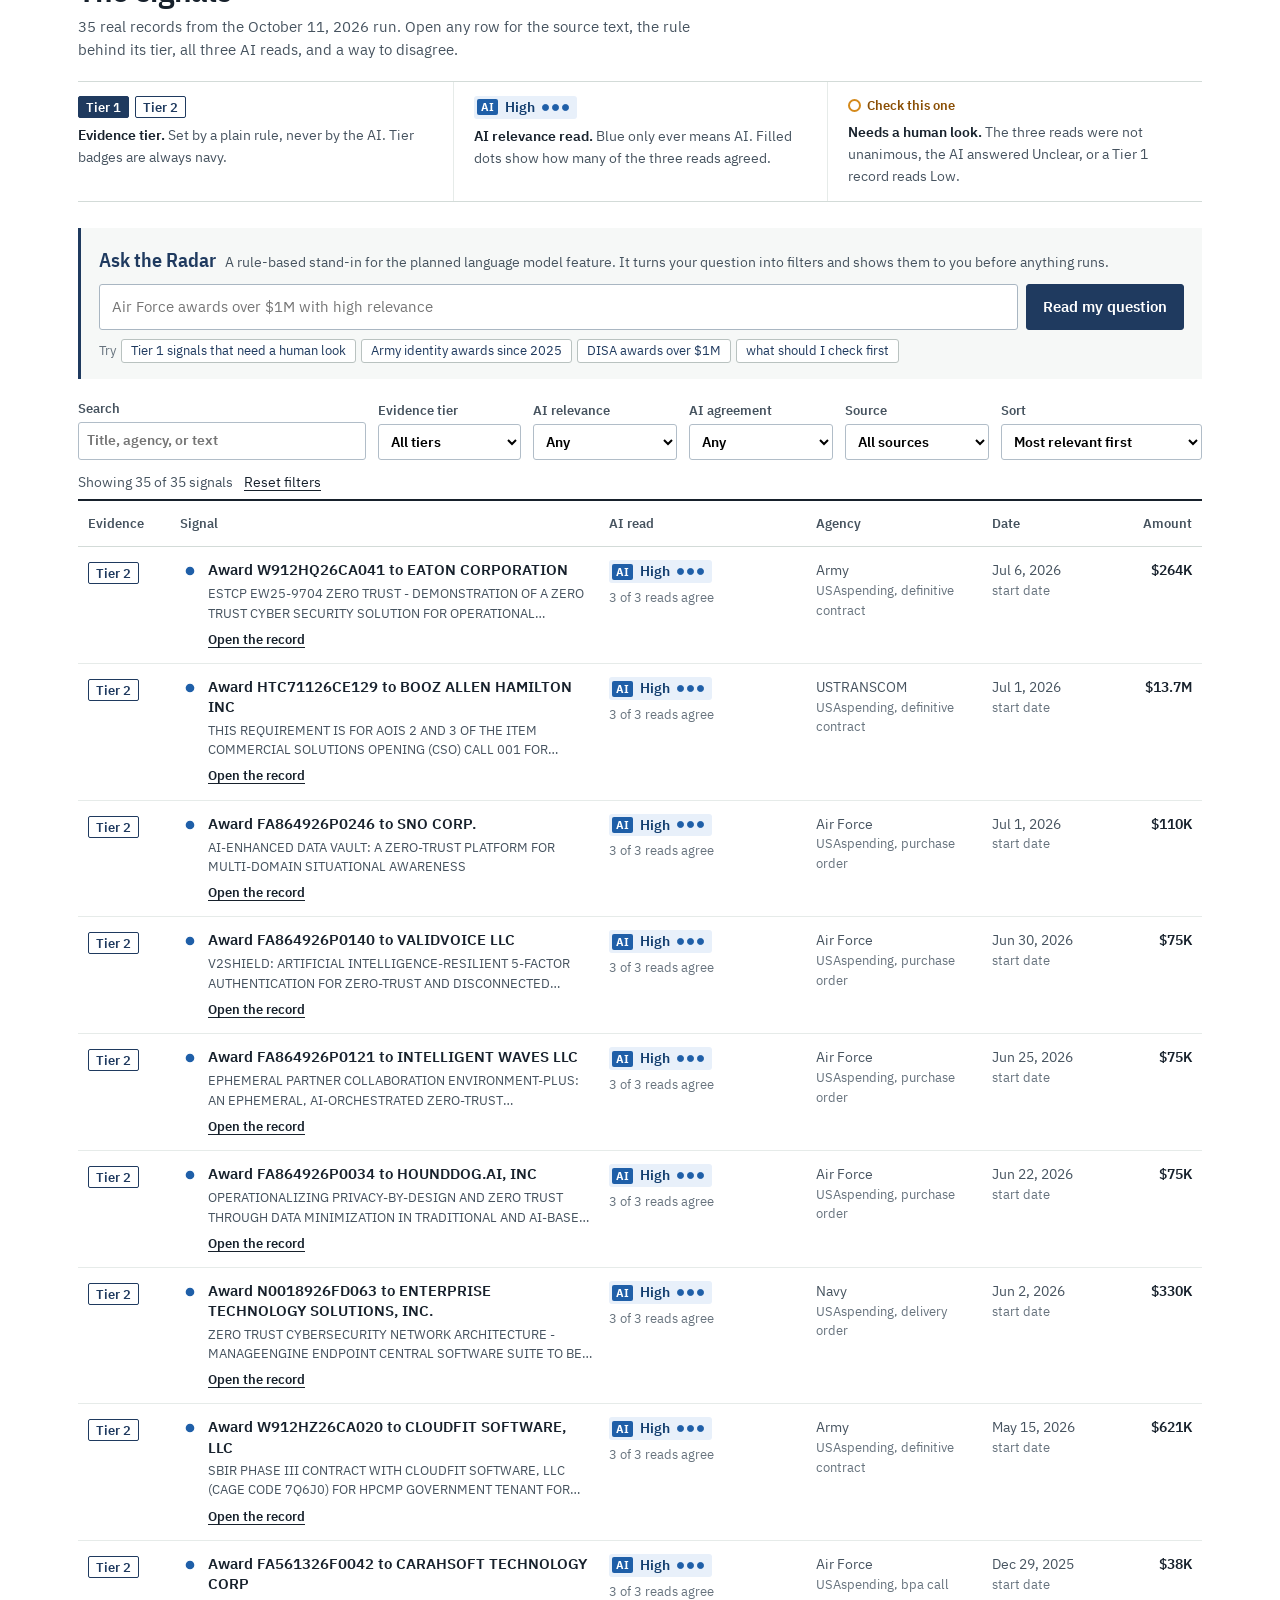
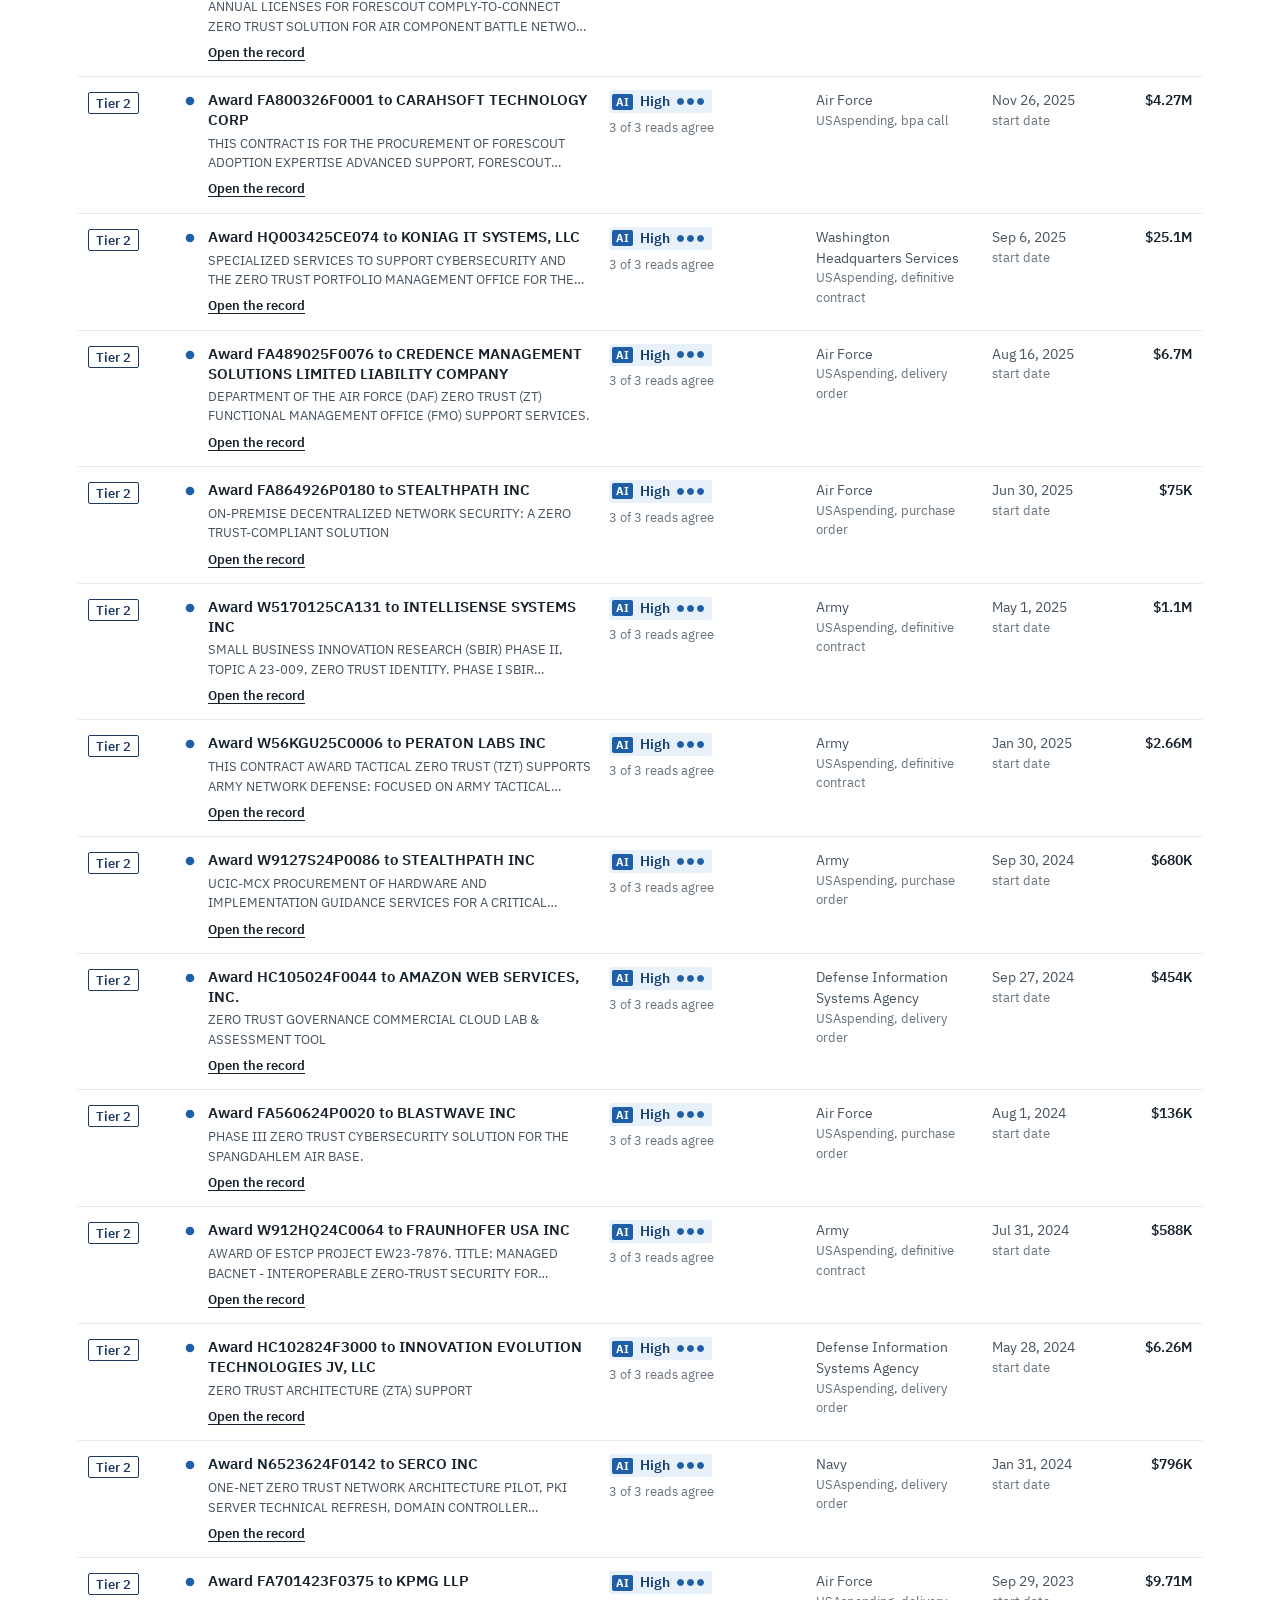
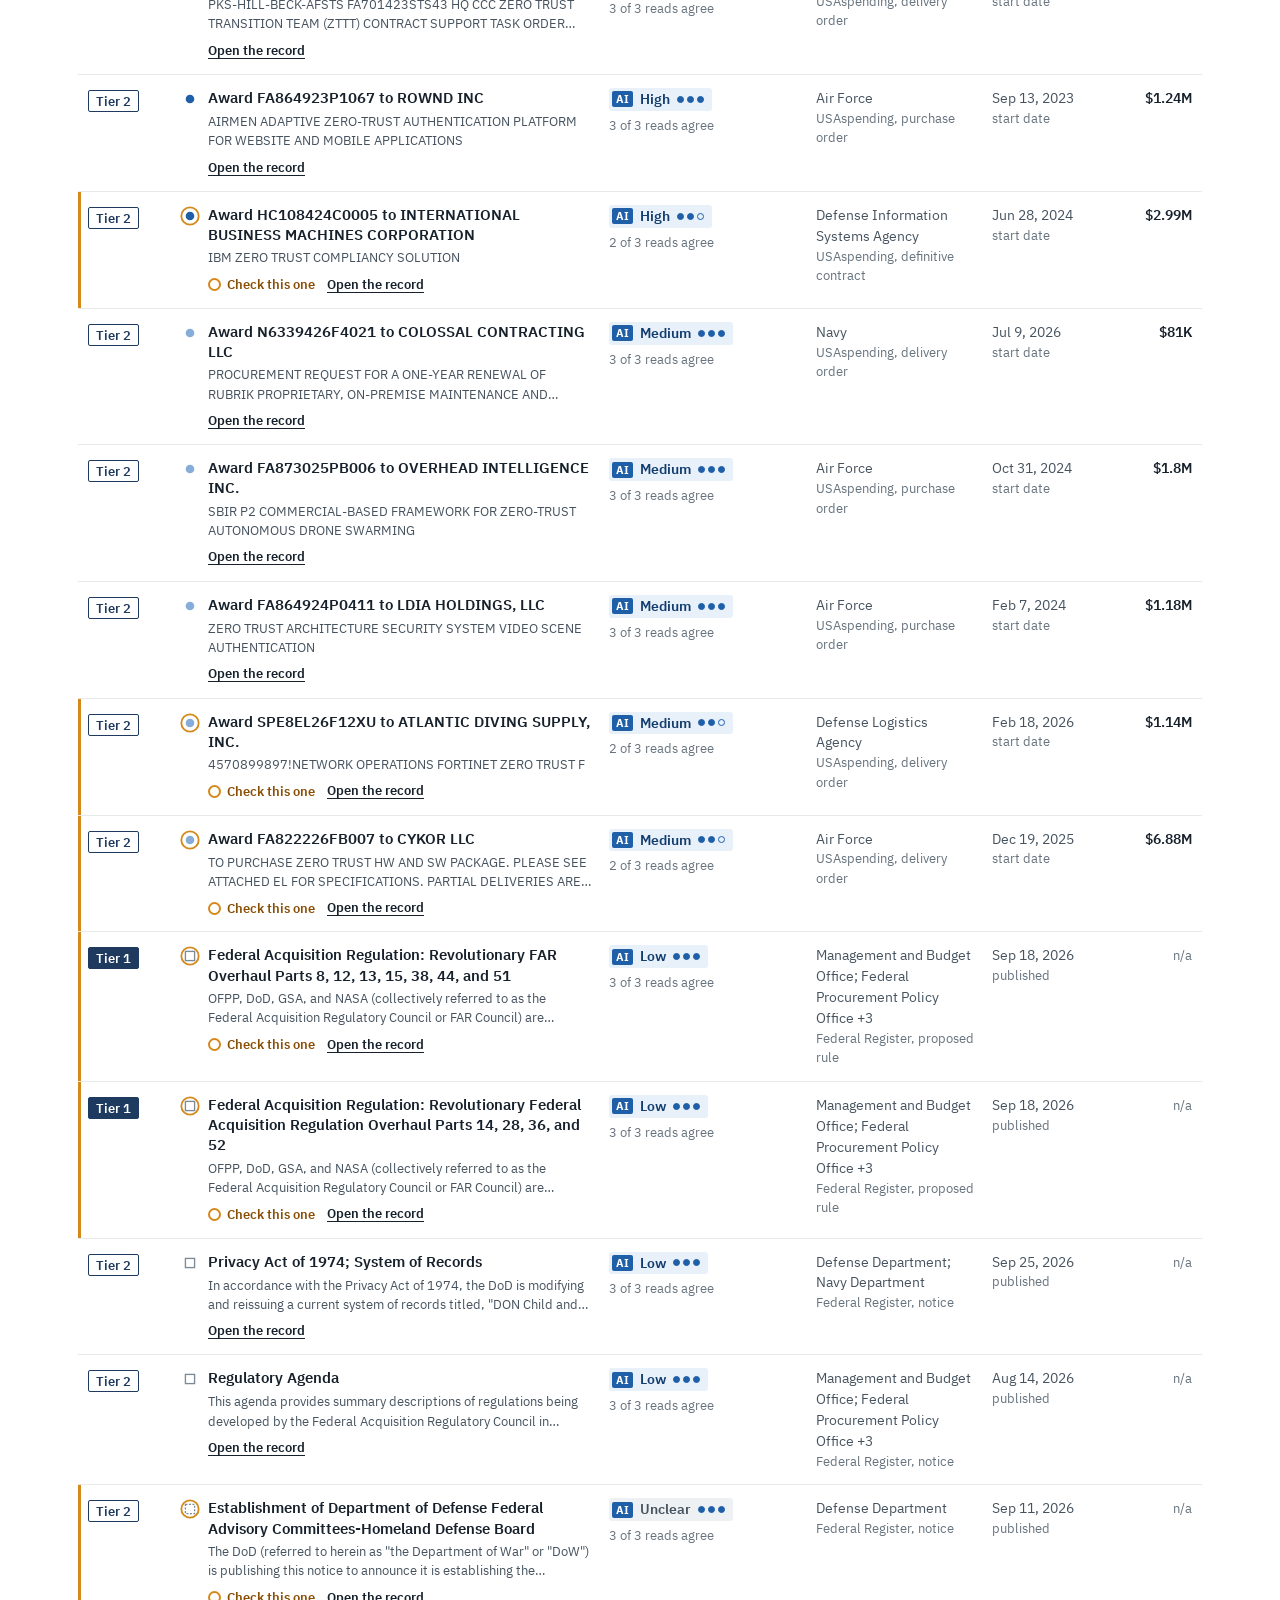
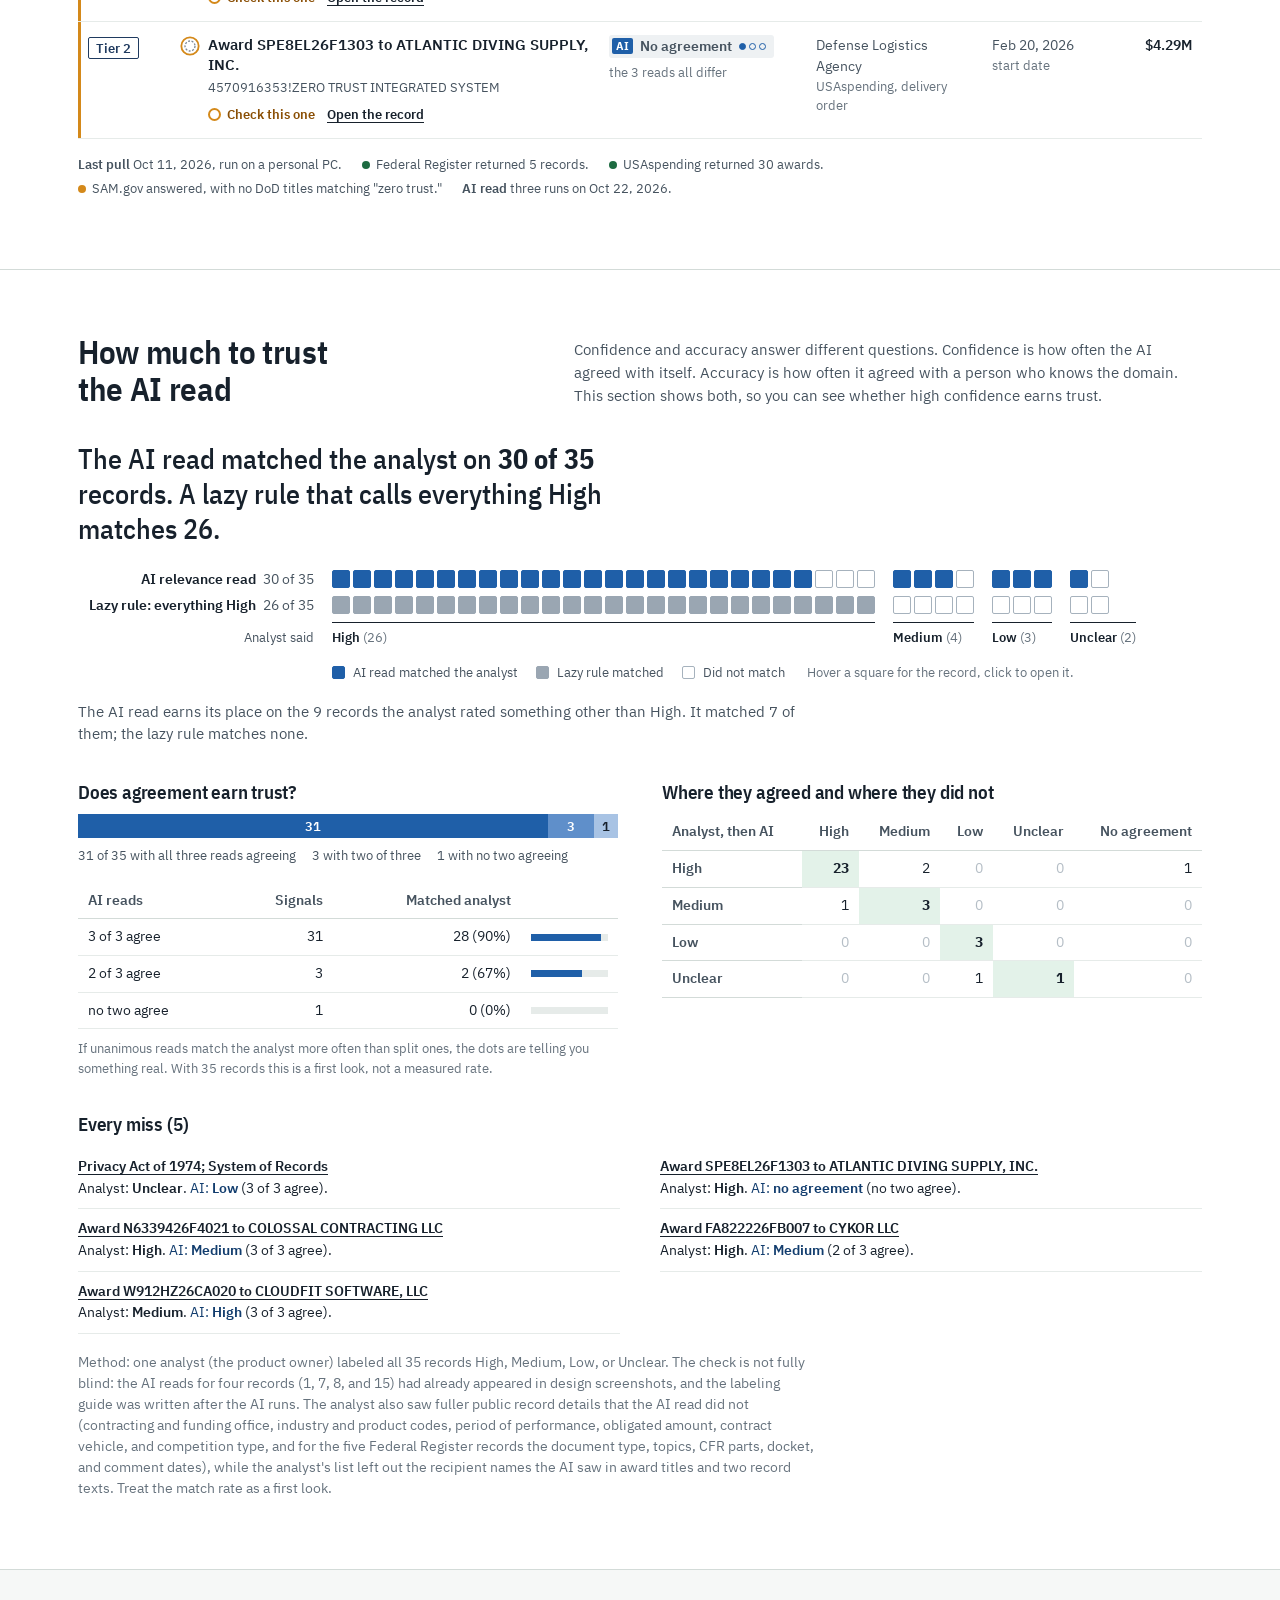
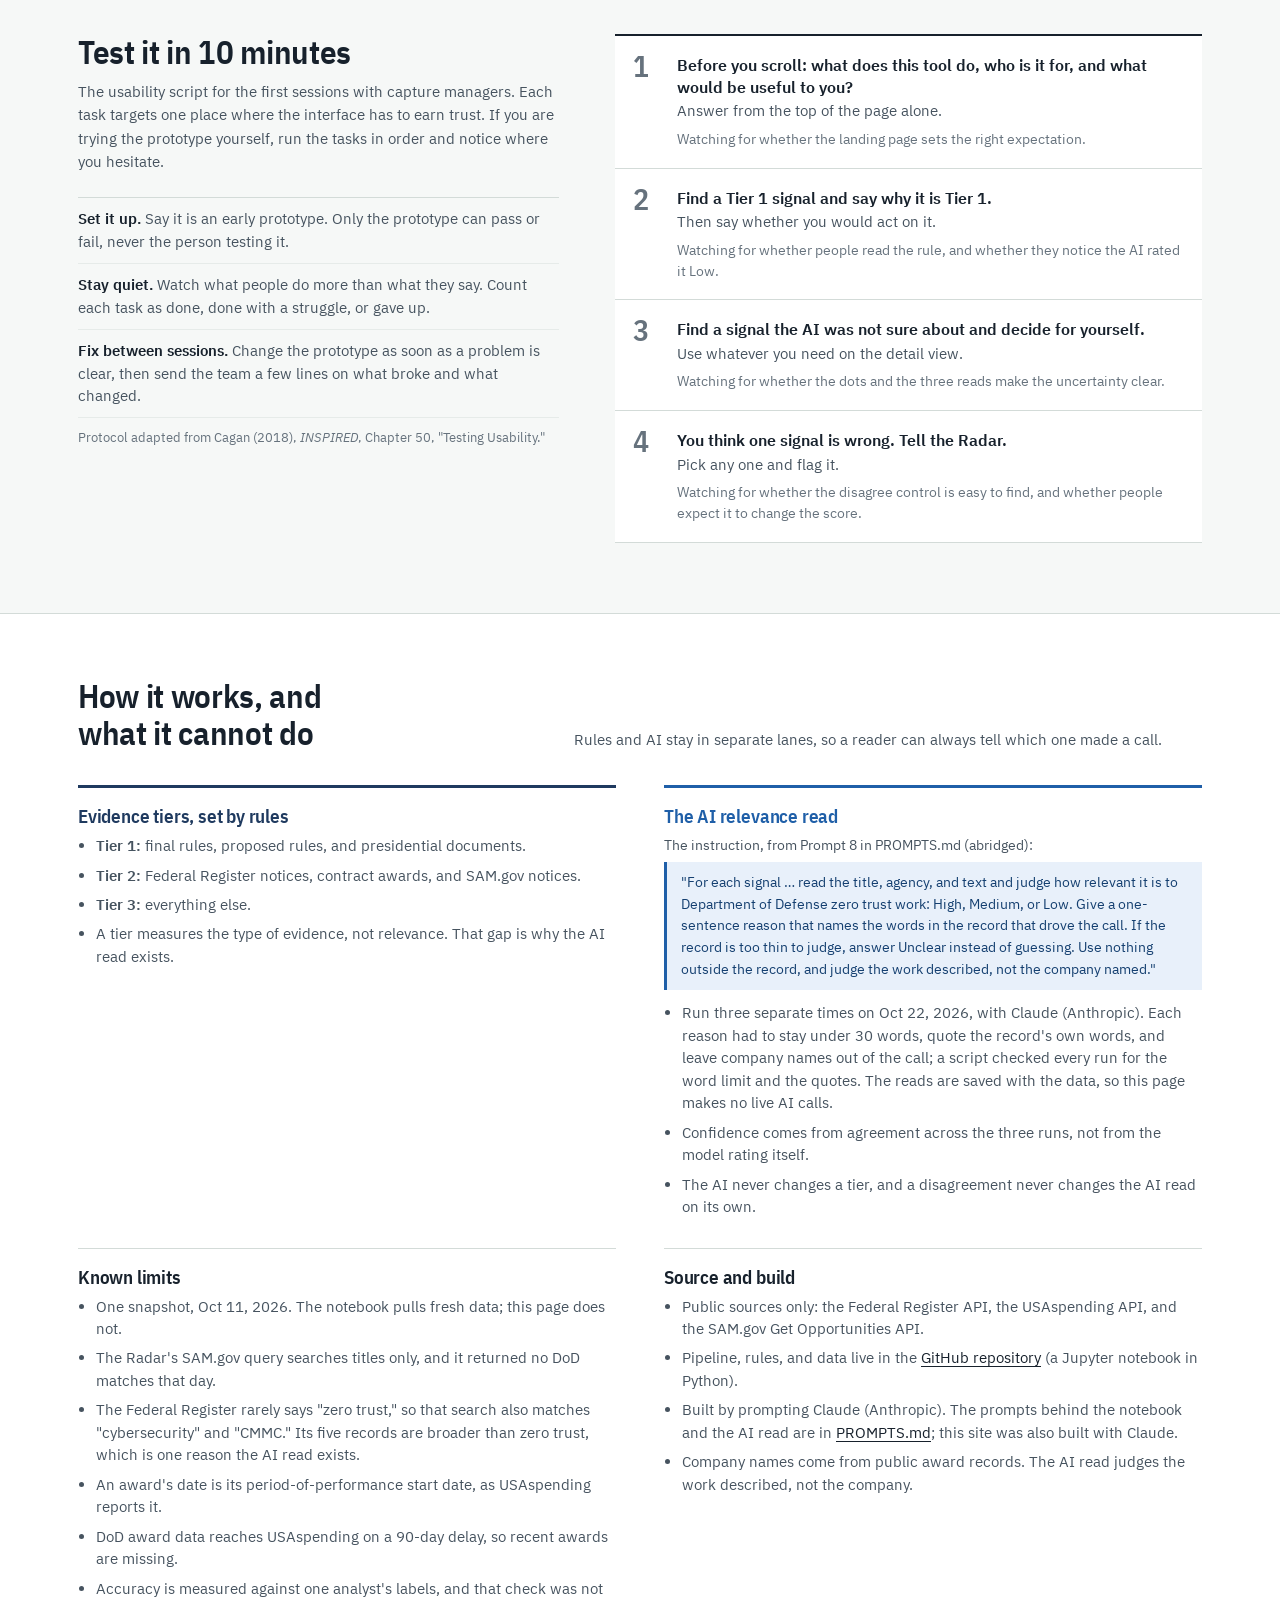
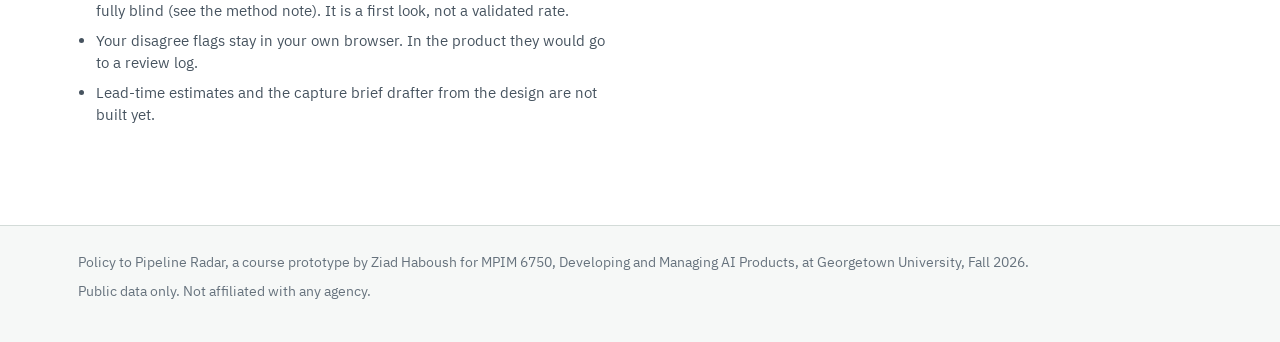
==== commit d2efcf3a: "Final review fixes: keep blue for AI only on form controls, tighten method notes - Disagree radios a" ====
--- a/docs/index.html
+++ b/docs/index.html
@@ -6,7 +6,7 @@
 <title>Policy to Pipeline Radar</title>
 <meta name="description" content="A working prototype that finds DoD zero trust signals in public federal records. Each signal shows its rule-based evidence tier, an AI relevance read with how often three runs agreed, and its source.">
 <link rel="preload" href="assets/fonts/ibm-plex-sans-condensed-latin-600-normal.woff2" as="font" type="font/woff2" crossorigin>
-<link rel="stylesheet" href="assets/style.css?v=20261022c">
+<link rel="stylesheet" href="assets/style.css?v=20261022d">
 <link rel="icon" href="data:image/svg+xml,%3Csvg xmlns='http://www.w3.org/2000/svg' viewBox='0 0 32 32'%3E%3Ccircle cx='16' cy='16' r='13' fill='none' stroke='%231f3a5f' stroke-width='3'/%3E%3Ccircle cx='16' cy='16' r='7' fill='none' stroke='%231f3a5f' stroke-width='2'/%3E%3Ccircle cx='21' cy='10' r='3' fill='%2318222e'/%3E%3C/svg%3E">
 </head>
 <body>
@@ -34,7 +34,7 @@
   <div class="wrap hero-grid">
     <div class="hero-copy">
       <h1 id="hero-h">Find DoD zero trust work in public federal records.</h1>
-      <p class="lede">Policy to Pipeline Radar reads public federal records, sorts them by how strong the evidence is, and adds an AI read of how relevant each one is to Department of Defense zero trust work, the security approach that verifies every user and device instead of trusting anything inside the network. Every call shows its reason, how often three AI reads agreed, and a link to the source.</p>
+      <p class="lede">Policy to Pipeline Radar reads public federal records, sorts them into tiers by how strong the evidence is, and adds an AI read of how relevant each one is to Department of Defense zero trust work, the security approach that verifies every user and device instead of trusting anything inside the network. Every call shows its reason, how often three AI reads agreed, and a link to the source.</p>
       <p class="who">Built for capture managers, the people at a federal contractor who decide which bids are worth chasing. The goal is to spot likely work before a solicitation posts. This prototype covers the first step: finding the signals and explaining each one.</p>
       <div class="cta">
         <a class="btn primary" href="#radar">Browse the 35 signals</a>
@@ -59,7 +59,7 @@
           <div><dt>Ring</dt><dd><span><i class="g ci f-high look"></i>Needs a human look</span></dd></div>
         </dl>
         <div class="scope-foot">
-          <span>The center is the Oct 11, 2026 snapshot, and each ring out is older. No award sits inside the 90-day ring, which fits the 90-day delay on DoD contract data in USAspending. Click a wedge to filter the list.</span>
+          <span>The center is the Oct 11, 2026 snapshot, and each ring out is older. No award sits inside the 90-day ring, which fits the 90-day delay on DoD contract data in USAspending. Marks shift within their ring band so none hides another; hover one for its date, or click a wedge to filter the list.</span>
           <button class="linkbtn" id="sweep-toggle" type="button" aria-pressed="false">Pause sweep</button>
         </div>
       </figcaption>
@@ -69,7 +69,7 @@
   <div class="wrap">
     <ol class="flow" aria-label="How the Radar works">
       <li class="f-src"><b>Pull public records</b><span>Federal Register rules and notices, USAspending awards, and SAM.gov opportunities. Nothing internal or paid.</span></li>
-      <li class="f-rule"><b>Rules assign an evidence tier</b><span>Plain rules rank each record by the type of evidence it is, and the rule is written next to it. No AI here.</span></li>
+      <li class="f-rule"><b>Rules assign an evidence tier</b><span>Plain rules rank each record by the type of evidence it is, and each record carries the rule that placed it. No AI here.</span></li>
       <li class="f-ai"><b>AI reads for relevance, three times</b><span>Claude calls each record High, Medium, Low, or Unclear three separate times. Confidence is how often the reads agree.</span></li>
       <li class="f-you"><b>You make the call</b><span>Open any signal for the source text and every AI read, and flag anything wrong. Nothing changes on its own.</span></li>
     </ol>
@@ -215,7 +215,7 @@
         <p class="prompt-label">The instruction, from Prompt 8 in PROMPTS.md (abridged):</p>
         <blockquote class="prompt">"For each signal &hellip; read the title, agency, and text and judge how relevant it is to Department of Defense zero trust work: High, Medium, or Low. Give a one-sentence reason that names the words in the record that drove the call. If the record is too thin to judge, answer Unclear instead of guessing. Use nothing outside the record, and judge the work described, not the company named."</blockquote>
         <ul>
-          <li>Run three separate times on Oct 22, 2026, with Claude (Anthropic). Each reason had to stay under 30 words, quote the record's own words, and leave company names out of the call; a script checked every run for that. The reads are saved with the data, so this page makes no live AI calls.</li>
+          <li>Run three separate times on Oct 22, 2026, with Claude (Anthropic). Each reason had to stay under 30 words, quote the record's own words, and leave company names out of the call; a script checked every run for the word limit and the quotes. The reads are saved with the data, so this page makes no live AI calls.</li>
           <li>Confidence comes from agreement across the three runs, not from the model rating itself.</li>
           <li>The AI never changes a tier, and a disagreement never changes the AI read on its own.</li>
         </ul>
@@ -264,7 +264,7 @@
   <div class="dlg-body" id="dlg-body"></div>
 </dialog>
 
-<script src="assets/data.js?v=20261022c"></script>
-<script src="assets/app.js?v=20261022c"></script>
+<script src="assets/data.js?v=20261022d"></script>
+<script src="assets/app.js?v=20261022d"></script>
 </body>
 </html>
--- a/docs/assets/style.css
+++ b/docs/assets/style.css
@@ -315,6 +315,8 @@
 .callout.good { background: var(--good-soft); border-color: #6fb38b; color: #13462b; }
 .callout.bad { background: var(--bad-soft); border-color: #d98a8a; color: #6b1515; }
 fieldset { border: 0; padding: 0; margin: 0; }
+input[type=radio] { accent-color: var(--ink); }
+input[type=search]::-webkit-search-cancel-button { filter: grayscale(1); }
 fieldset label { display: flex; gap: 8px; align-items: baseline; font-size: 15px; padding: 3px 0; cursor: pointer; }
 textarea { width: 100%; font: inherit; font-size: 15px; border: 1.5px solid #a9b6c2; border-radius: 3px; padding: 8px 10px; margin-top: 8px; resize: vertical; }
 
@@ -348,7 +350,8 @@
 .u-cap span { color: var(--faint); }
 .u-key { display: flex; flex-wrap: wrap; align-items: center; gap: 6px 8px; font-size: 13px; color: var(--muted); margin: 14px 0 0 254px; }
 .u-key .u { width: 13px; height: 13px; cursor: default; opacity: 1; transform: none; }
-.u-key .u.miss { margin-left: 10px; }
+.u-key .u.miss, .u-key .u.lazyhit { margin-left: 10px; }
+.u-key .u.lazyhit { background: #9aa6b2; border-color: #9aa6b2; }
 .u-key span { color: var(--faint); margin-left: 14px; }
 .acc-note { font-size: 14.5px; color: var(--muted); max-width: 80ch; margin: 18px 0 36px; }
 .acc-grid { display: grid; grid-template-columns: minmax(0, 1fr) minmax(0, 1fr); gap: 44px; }
